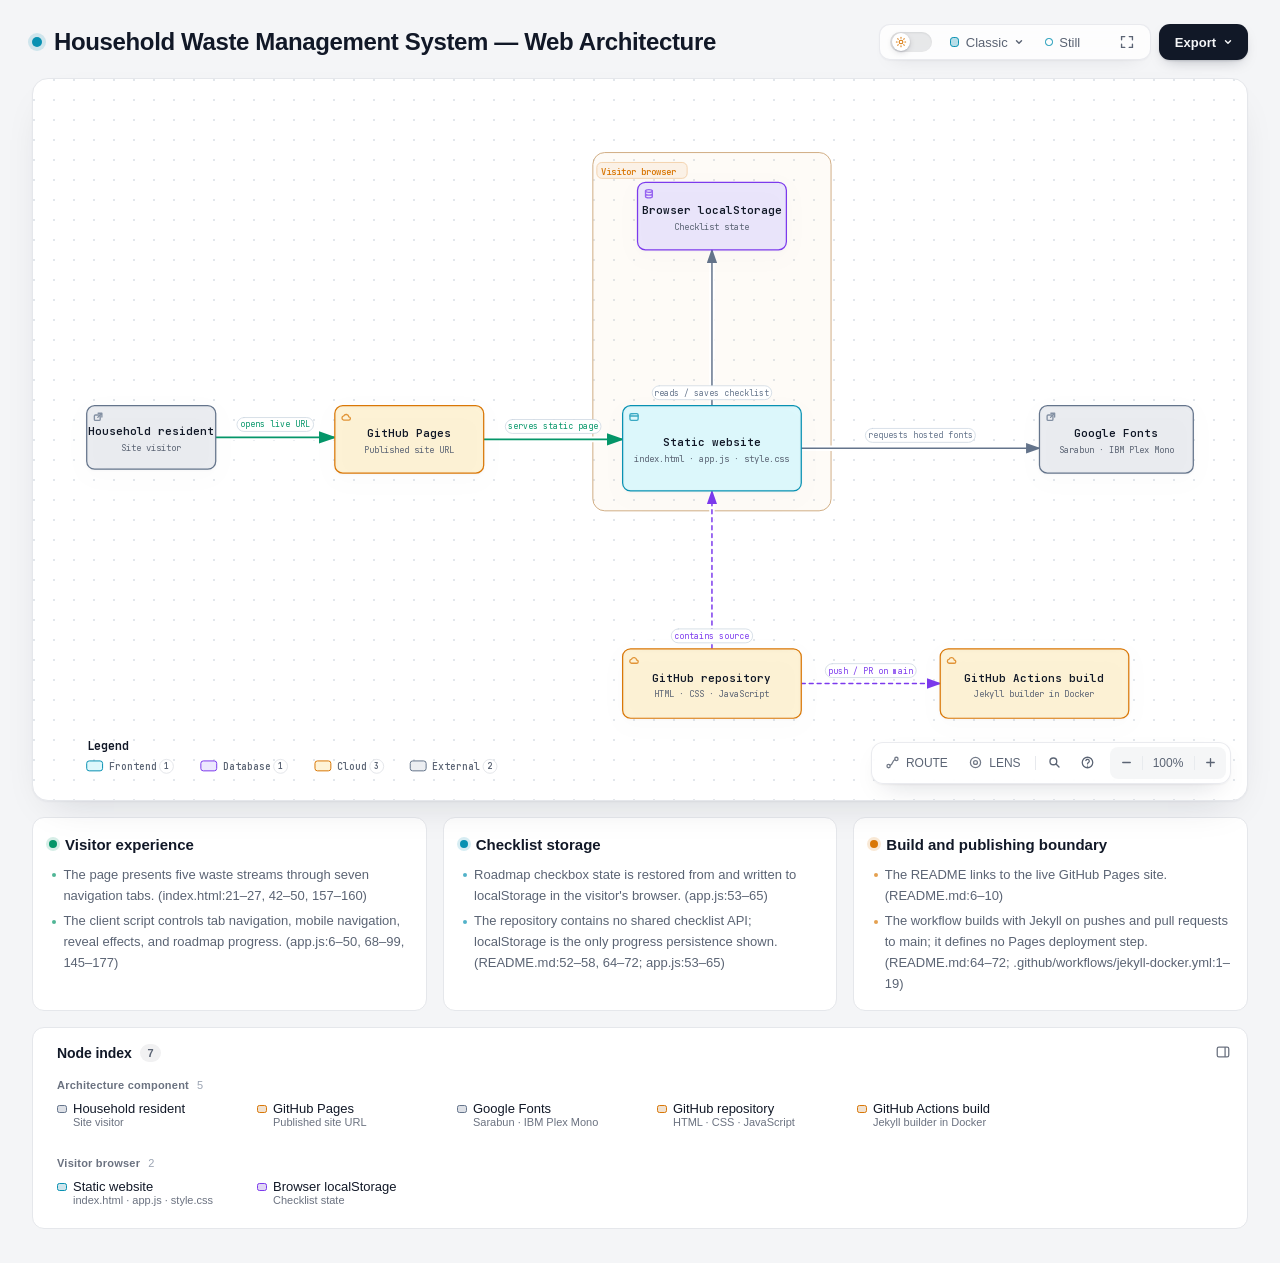
==== .archify/architecture-household-waste-management-20261024-184519/household-waste-management.html @ 4decc8cb "docs: add household waste architecture map" ====
<!DOCTYPE html>
<html lang="en" data-theme="dark" data-preset="classic">
<head>
  <meta charset="UTF-8">
  <meta name="viewport" content="width=device-width, initial-scale=1.0">
  <meta name="generator" content="archify 3.2.0">
  <meta name="archify-reader-contract" content="declared-wide-v1">
  <title>Household Waste Management System — Web Architecture Diagram</title>
  <script>
    // Resolve the theme before first paint so light-preference users don't
    // see a dark flash. The toolbar script below re-applies with UI state.
    (function () {
      try {
        var theme = null;
        try {
          var param = new URLSearchParams(window.location.search).get('theme');
          if (param === 'light' || param === 'dark') theme = param;
          if (new URLSearchParams(window.location.search).get('embed') === '1') {
            document.documentElement.setAttribute('data-embed', 'true');
          }
          if (new URLSearchParams(window.location.search).get('present') === '1') {
            document.documentElement.setAttribute('data-present', 'true');
          }
        } catch (_) {}
        if (!theme) {
          try { theme = localStorage.getItem('archify-theme'); } catch (_) {}
        }
        if (theme !== 'light' && theme !== 'dark') {
          theme = window.matchMedia('(prefers-color-scheme: light)').matches ? 'light' : 'dark';
        }
        document.documentElement.setAttribute('data-theme', theme);
      } catch (_) {}
    })();
  </script>
  <style id="archify-fonts">
/*
JetBrains Mono variable WOFF2 subsets from Google Fonts service revision v24.
These fixed bytes are shared by the viewer and its SVG/raster exports.
No local() source: an installed copy must not override the bundled font.
Uncovered characters (including CJK) still use the system fallback stack.
Upstream: https://github.com/JetBrains/JetBrainsMono

cyrillic-ext    1664 bytes  sha256 9343de2ca5d9549f792e7962375af8efb0f320c7643bfd36c884b5a30e5c396f
cyrillic        8892 bytes  sha256 4995a9a43ac659ec32fcd8b463755cd6a07b31a6e6b3894a6a153b661cf490e2
greek           6800 bytes  sha256 49c3da6c9a2b279b0f1f860f5cfb1f5dc38d88a5c7be9c9b1837bbc4e3db6111
vietnamese      5872 bytes  sha256 d44eb1936043a56038eb02dd70b243f379bef65783f94ec12f277550720411f1
latin-ext      11596 bytes  sha256 9c38cb2d0d2d93c1ee6e21fa78db76f13ea7e15e15cc64214c7ca89b6aaa35c4
latin          31340 bytes  sha256 2c32b9b3ee358c119e210f6f5195f9bd34894d78a785ff2e95d60e718e400af4

Copyright 2020 The JetBrains Mono Project Authors (https://github.com/JetBrains/JetBrainsMono)

This Font Software is licensed under the SIL Open Font License, Version 1.1.
This license is copied below, and is also available with a FAQ at:
https://openfontlicense.org


-----------------------------------------------------------
SIL OPEN FONT LICENSE Version 1.1 - 26 February 2007
-----------------------------------------------------------

PREAMBLE
The goals of the Open Font License (OFL) are to stimulate worldwide
development of collaborative font projects, to support the font creation
efforts of academic and linguistic communities, and to provide a free and
open framework in which fonts may be shared and improved in partnership
with others.

The OFL allows the licensed fonts to be used, studied, modified and
redistributed freely as long as they are not sold by themselves. The
fonts, including any derivative works, can be bundled, embedded,
redistributed and/or sold with any software provided that any reserved
names are not used by derivative works. The fonts and derivatives,
however, cannot be released under any other type of license. The
requirement for fonts to remain under this license does not apply
to any document created using the fonts or their derivatives.

DEFINITIONS
"Font Software" refers to the set of files released by the Copyright
Holder(s) under this license and clearly marked as such. This may
include source files, build scripts and documentation.

"Reserved Font Name" refers to any names specified as such after the
copyright statement(s).

"Original Version" refers to the collection of Font Software components as
distributed by the Copyright Holder(s).

"Modified Version" refers to any derivative made by adding to, deleting,
or substituting -- in part or in whole -- any of the components of the
Original Version, by changing formats or by porting the Font Software to a
new environment.

"Author" refers to any designer, engineer, programmer, technical
writer or other person who contributed to the Font Software.

PERMISSION & CONDITIONS
Permission is hereby granted, free of charge, to any person obtaining
a copy of the Font Software, to use, study, copy, merge, embed, modify,
redistribute, and sell modified and unmodified copies of the Font
Software, subject to the following conditions:

1) Neither the Font Software nor any of its individual components,
in Original or Modified Versions, may be sold by itself.

2) Original or Modified Versions of the Font Software may be bundled,
redistributed and/or sold with any software, provided that each copy
contains the above copyright notice and this license. These can be
included either as stand-alone text files, human-readable headers or
in the appropriate machine-readable metadata fields within text or
binary files as long as those fields can be easily viewed by the user.

3) No Modified Version of the Font Software may use the Reserved Font
Name(s) unless explicit written permission is granted by the corresponding
Copyright Holder. This restriction only applies to the primary font name as
presented to the users.

4) The name(s) of the Copyright Holder(s) or the Author(s) of the Font
Software shall not be used to promote, endorse or advertise any
Modified Version, except to acknowledge the contribution(s) of the
Copyright Holder(s) and the Author(s) or with their explicit written
permission.

5) The Font Software, modified or unmodified, in part or in whole,
must be distributed entirely under this license, and must not be
distributed under any other license. The requirement for fonts to
remain under this license does not apply to any document created
using the Font Software.

TERMINATION
This license becomes null and void if any of the above conditions are
not met.

DISCLAIMER
THE FONT SOFTWARE IS PROVIDED "AS IS", WITHOUT WARRANTY OF ANY KIND,
EXPRESS OR IMPLIED, INCLUDING BUT NOT LIMITED TO ANY WARRANTIES OF
MERCHANTABILITY, FITNESS FOR A PARTICULAR PURPOSE AND NONINFRINGEMENT
OF COPYRIGHT, PATENT, TRADEMARK, OR OTHER RIGHT. IN NO EVENT SHALL THE
COPYRIGHT HOLDER BE LIABLE FOR ANY CLAIM, DAMAGES OR OTHER LIABILITY,
INCLUDING ANY GENERAL, SPECIAL, INDIRECT, INCIDENTAL, OR CONSEQUENTIAL
DAMAGES, WHETHER IN AN ACTION OF CONTRACT, TORT OR OTHERWISE, ARISING
FROM, OUT OF THE USE OR INABILITY TO USE THE FONT SOFTWARE OR FROM
OTHER DEALINGS IN THE FONT SOFTWARE.
*/
    /* cyrillic-ext */
    @font-face { font-family: 'JetBrains Mono'; font-style: normal; font-weight: 400 800; font-display: swap;
      src: url([data-uri]) format('woff2');
      unicode-range: U+0460-052F, U+1C80-1C8A, U+20B4, U+2DE0-2DFF, U+A640-A69F, U+FE2E-FE2F; }
    /* cyrillic */
    @font-face { font-family: 'JetBrains Mono'; font-style: normal; font-weight: 400 800; font-display: swap;
      src: url([data-uri]) format('woff2');
      unicode-range: U+0301, U+0400-045F, U+0490-0491, U+04B0-04B1, U+2116; }
    /* greek */
    @font-face { font-family: 'JetBrains Mono'; font-style: normal; font-weight: 400 800; font-display: swap;
      src: url([data-uri]) format('woff2');
      unicode-range: U+0370-0377, U+037A-037F, U+0384-038A, U+038C, U+038E-03A1, U+03A3-03FF; }
    /* vietnamese */
    @font-face { font-family: 'JetBrains Mono'; font-style: normal; font-weight: 400 800; font-display: swap;
      src: url([data-uri]) format('woff2');
      unicode-range: U+0102-0103, U+0110-0111, U+0128-0129, U+0168-0169, U+01A0-01A1, U+01AF-01B0, U+0300-0301, U+0303-0304, U+0308-0309, U+0323, U+0329, U+1EA0-1EF9, U+20AB; }
    /* latin-ext */
    @font-face { font-family: 'JetBrains Mono'; font-style: normal; font-weight: 400 800; font-display: swap;
      src: url([data-uri]) format('woff2');
      unicode-range: U+0100-02BA, U+02BD-02C5, U+02C7-02CC, U+02CE-02D7, U+02DD-02FF, U+0304, U+0308, U+0329, U+1D00-1DBF, U+1E00-1E9F, U+1EF2-1EFF, U+2020, U+20A0-20AB, U+20AD-20C0, U+2113, U+2C60-2C7F, U+A720-A7FF; }
    /* latin */
    @font-face { font-family: 'JetBrains Mono'; font-style: normal; font-weight: 400 800; font-display: swap;
      src: url([data-uri]) format('woff2');
      unicode-range: U+0000-00FF, U+0131, U+0152-0153, U+02BB-02BC, U+02C6, U+02DA, U+02DC, U+0304, U+0308, U+0329, U+2000-206F, U+20AC, U+2122, U+2191, U+2193, U+2212, U+2215, U+FEFF, U+FFFD; }
  </style>
  <style>
    /* ==========================================================
       THEME VARIABLES — switch by toggling [data-theme] on <html>
       ========================================================== */
    :root,
    [data-theme="dark"] {
      --bg: #020617;
      --grid: #1e293b;
      --canvas-dot: rgba(148, 163, 184, 0.16);
      --text: #ffffff;
      --text-muted: #94a3b8;
      --text-dim: #475569;
      /* UI chrome and menu hints need more contrast than SVG .t-dim accents */
      --text-faint: #7d8da1;

      --panel: rgba(15, 23, 42, 0.5);
      --panel-border: #1e293b;
      --lane-fill: rgba(15, 23, 42, 0.22);
      --lane-stroke: #334155;

      --arrow: #94a3b8;
      --arrow-emphasis: #34d399;

      /* Opaque mask color used behind semi-transparent component fills
         so the arrows drawn underneath are properly hidden. */
      --mask: #0f172a;

      --frontend-fill:    rgba(8, 51, 68, 0.4);
      --frontend-stroke:  #22d3ee;
      --backend-fill:     rgba(6, 78, 59, 0.4);
      --backend-stroke:   #34d399;
      --database-fill:    rgba(76, 29, 149, 0.4);
      --database-stroke:  #a78bfa;
      --cloud-fill:       rgba(120, 53, 15, 0.3);
      --cloud-stroke:     #fbbf24;
      --security-fill:    rgba(136, 19, 55, 0.4);
      --security-stroke:  #fb7185;
      --messagebus-fill:  rgba(251, 146, 60, 0.3);
      --messagebus-stroke:#fb923c;
      --external-fill:    rgba(30, 41, 59, 0.5);
      --external-stroke:  #94a3b8;

      --toolbar-bg:       rgba(15, 23, 42, 0.8);
      --toolbar-border:   #334155;
      --toolbar-text:     #e2e8f0;
      --toolbar-hover:    rgba(15, 23, 42, 0.95);
      --toolbar-menu-bg:  #0f172a;
    }

    [data-theme="light"] {
      --bg: #f4f5f7;
      --grid: #e9edf2;
      --canvas-dot: #e2e7ec;
      --text: #111827;
      --text-muted: #5b6474;
      --text-dim: #9aa3b2;
      --text-faint: #6b7280;

      --panel: #ffffff;
      --panel-border: #e5e7eb;
      --lane-fill: rgba(248, 250, 252, 0.65);
      --lane-stroke: #cbd5e1;

      --arrow: #64748b;
      --arrow-emphasis: #059669;

      --mask: #ffffff;

      --frontend-fill: rgba(34, 211, 238, 0.15);
      --frontend-stroke: #0891b2;
      --backend-fill: rgba(52, 211, 153, 0.18);
      --backend-stroke: #059669;
      --database-fill: rgba(167, 139, 250, 0.2);
      --database-stroke: #7c3aed;
      --cloud-fill: rgba(251, 191, 36, 0.18);
      --cloud-stroke: #d97706;
      --security-fill: rgba(251, 113, 133, 0.15);
      --security-stroke: #e11d48;
      --messagebus-fill: rgba(251, 146, 60, 0.15);
      --messagebus-stroke: #ea580c;
      --external-fill: rgba(148, 163, 184, 0.18);
      --external-stroke: #64748b;

      --toolbar-bg:       rgba(255, 255, 255, 0.92);
      --toolbar-border:   #cbd5e1;
      --toolbar-text:     #334155;
      --toolbar-hover:    #ffffff;
      --toolbar-menu-bg:  #ffffff;
    }

    /* ==========================================================
       SIGNAL FLOW — an opt-in, motion-forward visual preset.
       The variables also target a standalone exported SVG, whose
       root carries data-preset and data-theme directly.
       ========================================================== */
    [data-preset="signal-flow"][data-theme="dark"] {
      --bg: #030711;
      --grid: #15233a;
      --panel: rgba(6, 14, 28, 0.78);
      --panel-border: #1d3350;
      --lane-fill: rgba(9, 22, 40, 0.5);
      --lane-stroke: #2c4564;
      --text: #f5fbff;
      --text-muted: #9eb0c7;
      --text-dim: #52667f;
      --text-faint: #7890ad;
      --mask: #07101e;
      --frontend-fill: rgba(6, 182, 212, 0.14);
      --frontend-stroke: #67e8f9;
      --backend-fill: rgba(16, 185, 129, 0.14);
      --backend-stroke: #5eead4;
      --database-fill: rgba(139, 92, 246, 0.16);
      --database-stroke: #c4b5fd;
      --cloud-fill: rgba(245, 158, 11, 0.13);
      --cloud-stroke: #fcd34d;
      --security-fill: rgba(244, 63, 94, 0.13);
      --security-stroke: #fda4af;
      --messagebus-fill: rgba(249, 115, 22, 0.13);
      --messagebus-stroke: #fdba74;
      --external-fill: rgba(71, 85, 105, 0.24);
      --external-stroke: #a5b4c7;
      --arrow: #7890ad;
      --arrow-emphasis: #2dd4bf;
      --toolbar-bg: rgba(7, 16, 30, 0.86);
      --toolbar-border: #29415f;
      --toolbar-menu-bg: #07101e;
    }

    [data-preset="signal-flow"][data-theme="light"] {
      --bg: #f4f9fc;
      --grid: #d4e5ee;
      --panel: rgba(255, 255, 255, 0.82);
      --panel-border: #bfd5e2;
      --lane-fill: rgba(232, 243, 248, 0.62);
      --lane-stroke: #a9c5d5;
      --text: #102638;
      --text-muted: #587287;
      --text-dim: #8aa2b4;
      --text-faint: #668397;
      --mask: #ffffff;
      --frontend-fill: rgba(6, 182, 212, 0.09);
      --frontend-stroke: #0789a1;
      --backend-fill: rgba(5, 150, 105, 0.09);
      --backend-stroke: #087f69;
      --database-fill: rgba(124, 58, 237, 0.09);
      --database-stroke: #7254c7;
      --cloud-fill: rgba(217, 119, 6, 0.08);
      --cloud-stroke: #b9670b;
      --security-fill: rgba(225, 29, 72, 0.08);
      --security-stroke: #c53a59;
      --messagebus-fill: rgba(234, 88, 12, 0.08);
      --messagebus-stroke: #c65f27;
      --external-fill: rgba(100, 116, 139, 0.1);
      --external-stroke: #607a8c;
      --arrow: #7b97aa;
      --arrow-emphasis: #0d9488;
    }

    /* ==========================================================
       BLUEPRINT — a review-first drafting preset for deployment,
       infrastructure, and technical design documentation. It keeps
       the same semantic palette and geometry while trading glow for
       precise grid contrast, squared materials, and drafting marks.
       ========================================================== */
    [data-preset="blueprint"][data-theme="dark"] {
      --bg: #06131f;
      --grid: #17425a;
      --panel: rgba(7, 27, 43, 0.9);
      --panel-border: #27627f;
      --lane-fill: rgba(10, 43, 66, 0.36);
      --lane-stroke: #34799a;
      --text: #e3f6ff;
      --text-muted: #91b8ca;
      --text-dim: #557e92;
      --text-faint: #739caf;
      --mask: #0a2031;
      --frontend-fill: rgba(26, 157, 193, 0.14);
      --frontend-stroke: #66d9ef;
      --backend-fill: rgba(31, 155, 124, 0.13);
      --backend-stroke: #69dfbd;
      --database-fill: rgba(120, 105, 196, 0.14);
      --database-stroke: #b4a8ff;
      --cloud-fill: rgba(197, 145, 43, 0.13);
      --cloud-stroke: #ffd166;
      --security-fill: rgba(199, 76, 104, 0.13);
      --security-stroke: #ff8da1;
      --messagebus-fill: rgba(207, 112, 49, 0.13);
      --messagebus-stroke: #ffad66;
      --external-fill: rgba(84, 119, 139, 0.18);
      --external-stroke: #a7cad9;
      --arrow: #78a3b7;
      --arrow-emphasis: #64dfc1;
      --toolbar-bg: rgba(7, 28, 45, 0.92);
      --toolbar-border: #34799a;
      --toolbar-text: #d8f3ff;
      --toolbar-hover: rgba(18, 58, 83, 0.95);
      --toolbar-menu-bg: #0a2031;
    }

    [data-preset="blueprint"][data-theme="light"] {
      --bg: #edf7fa;
      --grid: #b5d5e1;
      --panel: rgba(249, 253, 255, 0.94);
      --panel-border: #78aabd;
      --lane-fill: rgba(210, 232, 240, 0.42);
      --lane-stroke: #83b2c4;
      --text: #123344;
      --text-muted: #4e7486;
      --text-dim: #86a6b4;
      --text-faint: #668c9d;
      --mask: #f9fdff;
      --frontend-fill: rgba(8, 145, 178, 0.08);
      --frontend-stroke: #087f9c;
      --backend-fill: rgba(5, 128, 101, 0.08);
      --backend-stroke: #08755f;
      --database-fill: rgba(100, 75, 180, 0.08);
      --database-stroke: #6757a8;
      --cloud-fill: rgba(181, 120, 15, 0.08);
      --cloud-stroke: #a86609;
      --security-fill: rgba(190, 48, 80, 0.07);
      --security-stroke: #b32f50;
      --messagebus-fill: rgba(196, 81, 22, 0.07);
      --messagebus-stroke: #b65120;
      --external-fill: rgba(79, 112, 128, 0.08);
      --external-stroke: #506f7e;
      --arrow: #6d93a5;
      --arrow-emphasis: #087f69;
      --toolbar-bg: rgba(247, 252, 254, 0.94);
      --toolbar-border: #8ab5c5;
      --toolbar-text: #294f61;
      --toolbar-hover: #ffffff;
      --toolbar-menu-bg: #f9fdff;
    }

    /* ==========================================================
       EDITORIAL — a warm, publication-minded preset for design
       reviews, launch notes, and documentation. The diagram keeps
       the same semantic palette and exact geometry, but trades
       software chrome for paper, ink, ruled structure, and one
       restrained vermilion accent.
       ========================================================== */
    [data-preset="editorial"][data-theme="dark"] {
      --bg: #181611;
      --grid: #39342a;
      --panel: rgba(35, 31, 24, 0.96);
      --panel-border: #625a4a;
      --lane-fill: rgba(52, 46, 35, 0.46);
      --lane-stroke: #726957;
      --text: #f4eddf;
      --text-muted: #b9ae9b;
      --text-dim: #776e60;
      --text-faint: #9d917e;
      --mask: #231f18;
      --frontend-fill: rgba(43, 133, 142, 0.16);
      --frontend-stroke: #7fc6c7;
      --backend-fill: rgba(63, 132, 92, 0.16);
      --backend-stroke: #8fc29e;
      --database-fill: rgba(117, 91, 141, 0.17);
      --database-stroke: #c0a4d0;
      --cloud-fill: rgba(170, 119, 49, 0.16);
      --cloud-stroke: #d8ad68;
      --security-fill: rgba(157, 69, 65, 0.17);
      --security-stroke: #df9085;
      --messagebus-fill: rgba(174, 79, 42, 0.16);
      --messagebus-stroke: #df946f;
      --external-fill: rgba(126, 115, 96, 0.18);
      --external-stroke: #b8ad99;
      --arrow: #948978;
      --arrow-emphasis: #dd6b3d;
      --toolbar-bg: rgba(35, 31, 24, 0.92);
      --toolbar-border: #625a4a;
      --toolbar-text: #eee5d5;
      --toolbar-hover: #302a20;
      --toolbar-menu-bg: #231f18;
    }

    [data-preset="editorial"][data-theme="light"] {
      --bg: #f2eee5;
      --grid: #d8d0c2;
      --panel: rgba(251, 248, 241, 0.97);
      --panel-border: #c4b9a6;
      --lane-fill: rgba(229, 221, 207, 0.42);
      --lane-stroke: #b8aa94;
      --text: #242018;
      --text-muted: #6f6658;
      --text-dim: #a09788;
      --text-faint: #817767;
      --mask: #fbf8f1;
      --frontend-fill: rgba(31, 117, 126, 0.09);
      --frontend-stroke: #287e84;
      --backend-fill: rgba(42, 119, 75, 0.09);
      --backend-stroke: #397b53;
      --database-fill: rgba(105, 75, 130, 0.09);
      --database-stroke: #765d86;
      --cloud-fill: rgba(157, 103, 31, 0.1);
      --cloud-stroke: #9a671f;
      --security-fill: rgba(153, 58, 52, 0.09);
      --security-stroke: #9e463f;
      --messagebus-fill: rgba(182, 70, 27, 0.09);
      --messagebus-stroke: #ad4b25;
      --external-fill: rgba(101, 91, 75, 0.09);
      --external-stroke: #746b5e;
      --arrow: #8a806f;
      --arrow-emphasis: #bb4c23;
      --toolbar-bg: rgba(251, 248, 241, 0.94);
      --toolbar-border: #c4b9a6;
      --toolbar-text: #40392f;
      --toolbar-hover: #fffdf8;
      --toolbar-menu-bg: #fbf8f1;
    }

    * { margin: 0; padding: 0; box-sizing: border-box; }

    body {
      --archify-page-top: 2rem;
      font-family: -apple-system, BlinkMacSystemFont, 'Segoe UI', 'PingFang SC', 'Hiragino Sans GB', 'Microsoft YaHei', 'Noto Sans CJK SC', 'Noto Sans', Roboto, 'Helvetica Neue', Arial, sans-serif;
      -webkit-font-smoothing: antialiased;
      background: var(--bg);
      min-height: 100vh;
      padding: var(--archify-page-top) 2rem 2rem;
      color: var(--text);
      /* Theme surfaces change together; animating the page background leaves it
         visibly out of sync with the SVG and panel for the first 200ms. */
    }

    html[data-preset="signal-flow"] body {
      background-image:
        radial-gradient(circle at 18% -8%, rgba(34, 211, 238, 0.14), transparent 34rem),
        radial-gradient(circle at 92% 18%, rgba(139, 92, 246, 0.12), transparent 30rem);
      background-attachment: fixed;
    }
    html[data-preset="signal-flow"][data-theme="light"] body {
      background-image:
        radial-gradient(circle at 18% -8%, rgba(6, 182, 212, 0.12), transparent 34rem),
        radial-gradient(circle at 92% 18%, rgba(139, 92, 246, 0.08), transparent 30rem);
    }
    html[data-preset="blueprint"] body {
      background-image:
        linear-gradient(var(--grid) 1px, transparent 1px),
        linear-gradient(90deg, var(--grid) 1px, transparent 1px);
      background-size: 32px 32px;
      background-position: -1px -1px;
      background-attachment: fixed;
    }
    html[data-preset="editorial"] body {
      background-image:
        linear-gradient(90deg, transparent 0, transparent 5.4rem, color-mix(in srgb, var(--security-stroke) 18%, transparent) 5.4rem, color-mix(in srgb, var(--security-stroke) 18%, transparent) calc(5.4rem + 1px), transparent calc(5.4rem + 1px)),
        repeating-linear-gradient(0deg, transparent 0, transparent 31px, color-mix(in srgb, var(--grid) 36%, transparent) 31px, color-mix(in srgb, var(--grid) 36%, transparent) 32px);
      background-attachment: fixed;
    }

    /* Gallery/embed mode keeps the generated artifact as the source of truth
       while presenting only its diagram surface inside a proof card. */
    html[data-embed="true"] body {
      min-height: 0;
      padding: 0;
      overflow: hidden;
      background: var(--bg);
      background-image: none;
    }
    html[data-embed="true"] .toolbar,
    html[data-embed="true"] .header,
    html[data-embed="true"] .cards,
    html[data-embed="true"] .diagram-nav,
    html[data-embed="true"] .overview-map,
    html[data-embed="true"] .focus-chip,
    html[data-embed="true"] .route-probe,
    html[data-embed="true"] .semantic-lens,
    html[data-embed="true"] .diagram-guide,
    html[data-embed="true"] .node-finder,
    html[data-embed="true"] .node-outline { display: none !important; }
    html[data-embed="true"] .container { max-width: none; }
    html[data-embed="true"] .diagram-container {
      padding: 0.5rem;
      border: 0;
      border-radius: 0;
      box-shadow: none;
    }
    html[data-embed="true"] .diagram-container svg { min-width: 0; }

    /* Presentation Stage is a viewer-only layer: it gives the live diagram
       the viewport while keeping guided views, theme, focus, and exports real.
       Embed mode wins when both query parameters are present. */
    html[data-present="true"]:not([data-embed="true"]) body {
      --archify-page-top: 1rem;
      height: 100dvh;
      min-height: 0;
      padding: 1rem;
      overflow: hidden;
    }
    html[data-present="true"]:not([data-embed="true"]) .container {
      display: flex;
      flex-direction: column;
      gap: 0.75rem;
      width: 100%;
      max-width: none;
      height: calc(100dvh - 2rem);
    }
    html[data-present="true"]:not([data-embed="true"]) .header {
      flex: none;
      min-width: 0;
      margin: 0;
      padding-right: 23rem;
    }
    html[data-present="true"]:not([data-embed="true"]) .header-row { margin-bottom: 0.25rem; }
    html[data-present="true"]:not([data-embed="true"]) .subtitle {
      overflow: hidden;
      text-overflow: ellipsis;
      white-space: nowrap;
    }

    html[data-present="true"]:not([data-embed="true"]) .diagram-container {
      display: flex;
      flex: 1 1 auto;
      align-items: center;
      justify-content: center;
      min-height: 0;
      padding: 0.75rem;
      padding-bottom: calc(0.75rem + var(--archify-nav-reserve));
    }
    html[data-present="true"]:not([data-embed="true"]) .diagram-container > svg {
      flex: 1 1 auto;
      height: 100%;
      min-height: 0;
      width: 100%;
      min-width: 0;
    }
    html[data-present="true"]:not([data-embed="true"]) .cards { display: none; }
    html[data-present="true"]:not([data-embed="true"]) #btn-present {
      border-color: var(--frontend-stroke);
      color: var(--frontend-stroke);
    }

    /* The reader owns only the outer scale. Compact automatic sequences fit at
       their authored text size or larger. Long sequences and waterfall rows
       favor reading width and page scroll; other diagrams keep height fitting.
       Small automatic canvases retain a modest scale inside a usable shell.
       Every strategy preserves the authored SVG/viewBox and semantic geometry. */
    .container {
      width: 100%;
      max-width: var(--archify-reader-width, 1440px);
      margin: 0 auto;
    }
    html[data-reader-area="true"] .diagram-container {
      min-height: var(--archify-diagram-min-height);
      display: flex;
      align-items: center;
    }
    html[data-reader-area="true"] .diagram-container > svg { flex-shrink: 0; }
    /* The original SVG legend can use the outer corner while the capped or fitted
       diagram stays centered. The container still clips all outer paint. */
    .diagram-container:has([data-reader-legend-corner]) > svg { overflow: visible; }
    .diagram-container [data-reader-legend-corner] {
      transform-origin: 0 0;
      transform-box: view-box;
      transform: var(--archify-reader-legend-transform);
    }
    html[data-reader-narrow="true"]:not([data-present="true"]) .diagram-container > svg {
      min-width: 0;
      max-width: var(--archify-diagram-max-width);
      margin-inline: auto;
    }
    @media (min-width: 768px) and (max-height: 920px) {
      .header { margin-bottom: 1rem; }
      .diagram-container { padding: 1rem; }
      .cards { margin-top: 1rem; }
      .card { padding: 1rem; }
    }

    .header { margin-bottom: 1.5rem; padding-right: 29.5rem; }

    html[data-preset="signal-flow"] .header,
    html[data-preset="blueprint"] .header,
    html[data-preset="editorial"] .header { padding-right: 29.5rem; }

    .header-row {
      display: flex;
      align-items: center;
      gap: 0.75rem;
      min-height: 2.75rem;
      margin-bottom: 0.25rem;
    }

    .pulse-dot {
      flex: none;
      width: 10px;
      height: 10px;
      background: var(--frontend-stroke);
      border-radius: 50%;
      box-shadow: 0 0 0 4px color-mix(in srgb, var(--frontend-stroke) 16%, transparent);
      animation: none;
    }

    html[data-motion-capable="true"] .pulse-dot { animation: pulse 2s infinite; }

    @keyframes pulse {
      0%, 100% { opacity: 1; }
      50% { opacity: 0.5; }
    }

    h1 {
      font-size: 1.5rem;
      font-weight: 650;
      line-height: 1.25;
      letter-spacing: -0.015em;
    }

    .subtitle {
      color: var(--text-muted);
      font-size: 0.875rem;
      line-height: 1.55;
      margin-left: 1.375rem;
    }

    html[data-preset="signal-flow"] .header-row::after {
      content: attr(data-preset-badge-signal-flow);
      flex: none;
      margin-left: 0.25rem;
      color: var(--frontend-stroke);
      border: 1px solid var(--frontend-stroke);
      border-radius: 999px;
      padding: 0.28rem 0.6rem;
      font-size: 0.625rem;
      letter-spacing: 0.12em;
      opacity: 0.82;
      box-shadow: 0 0 20px rgba(34, 211, 238, 0.12);
      white-space: nowrap;
    }

    html[data-preset="blueprint"] .pulse-dot {
      width: 10px;
      height: 10px;
      border: 1px solid var(--frontend-stroke);
      border-radius: 1px;
      background: transparent;
      box-shadow: inset 0 0 0 2px var(--bg);
      transform: rotate(45deg);
      animation: none;
    }
    html[data-preset="blueprint"] .header-row::after {
      content: attr(data-preset-badge-blueprint);
      flex: none;
      margin-left: 0.25rem;
      padding: 0.28rem 0.55rem;
      border-top: 1px solid var(--frontend-stroke);
      border-bottom: 1px solid var(--frontend-stroke);
      color: var(--frontend-stroke);
      font-size: 0.5625rem;
      font-weight: 700;
      letter-spacing: 0.14em;
      white-space: nowrap;
    }

    html[data-preset="editorial"] h1,
    html[data-preset="editorial"] .card h3 {
      font-family: Georgia, 'Times New Roman', 'Songti SC', STSong, serif;
      letter-spacing: -0.02em;
    }
    html[data-preset="editorial"] h1 { font-size: 1.72rem; font-weight: 600; }
    html[data-preset="editorial"] .pulse-dot {
      width: 9px;
      height: 9px;
      border: 1px solid var(--arrow-emphasis);
      border-radius: 0;
      background: var(--arrow-emphasis);
      box-shadow: 0 0 0 3px color-mix(in srgb, var(--arrow-emphasis) 14%, transparent);
      transform: rotate(45deg);
      animation: none;
    }
    html[data-preset="editorial"] .header-row::after {
      content: attr(data-preset-badge-editorial);
      flex: none;
      margin-left: 0.25rem;
      padding: 0.32rem 0 0.24rem;
      border-bottom: 2px solid var(--arrow-emphasis);
      color: var(--arrow-emphasis);
      font-family: Georgia, 'Times New Roman', serif;
      font-size: 0.625rem;
      font-style: italic;
      font-weight: 600;
      letter-spacing: 0.08em;
      white-space: nowrap;
    }

    .diagram-container {
      --archify-nav-reserve: 0px;
      background: var(--panel);
      border-radius: 1rem;
      border: 1px solid var(--panel-border);
      box-shadow: 0 1px 2px rgba(15, 23, 42, 0.04), 0 16px 40px -20px rgba(15, 23, 42, 0.18);
      padding: 1.5rem;
      padding-bottom: calc(1.5rem + var(--archify-nav-reserve));
      overflow: hidden;
      position: relative;
    }

    html[data-preset="signal-flow"] .diagram-container {
      position: relative;
      overflow: hidden;
      background: linear-gradient(180deg, rgba(8, 20, 38, 0.82), rgba(3, 8, 18, 0.94));
      box-shadow: inset 0 1px 0 rgba(255, 255, 255, 0.04), 0 28px 80px rgba(0, 0, 0, 0.34);
    }
    html[data-preset="signal-flow"][data-theme="light"] .diagram-container {
      background: linear-gradient(180deg, rgba(255, 255, 255, 0.9), rgba(237, 246, 250, 0.94));
      box-shadow: inset 0 1px 0 rgba(255, 255, 255, 0.72), 0 24px 60px rgba(45, 78, 99, 0.12);
    }
    html[data-preset="blueprint"] .diagram-container {
      border-color: var(--panel-border);
      border-radius: 0.35rem;
      background: var(--panel);
      box-shadow:
        inset 0 0 0 1px color-mix(in srgb, var(--panel-border) 34%, transparent),
        0 18px 48px rgba(0, 0, 0, 0.16);
    }
    html[data-preset="blueprint"] .diagram-container::after {
      content: "";
      position: absolute;
      z-index: 10;
      inset: 0.7rem;
      pointer-events: none;
      background:
        linear-gradient(var(--frontend-stroke), var(--frontend-stroke)) left top / 1.35rem 1px no-repeat,
        linear-gradient(var(--frontend-stroke), var(--frontend-stroke)) left top / 1px 1.35rem no-repeat,
        linear-gradient(var(--frontend-stroke), var(--frontend-stroke)) right top / 1.35rem 1px no-repeat,
        linear-gradient(var(--frontend-stroke), var(--frontend-stroke)) right top / 1px 1.35rem no-repeat,
        linear-gradient(var(--frontend-stroke), var(--frontend-stroke)) left bottom / 1.35rem 1px no-repeat,
        linear-gradient(var(--frontend-stroke), var(--frontend-stroke)) left bottom / 1px 1.35rem no-repeat,
        linear-gradient(var(--frontend-stroke), var(--frontend-stroke)) right bottom / 1.35rem 1px no-repeat,
        linear-gradient(var(--frontend-stroke), var(--frontend-stroke)) right bottom / 1px 1.35rem no-repeat;
      opacity: 0.58;
    }
    html[data-preset="editorial"] .diagram-container {
      overflow: hidden;
      border-color: var(--panel-border);
      border-radius: 0.38rem;
      background:
        linear-gradient(90deg, color-mix(in srgb, var(--security-fill) 58%, transparent), transparent 12%),
        var(--panel);
      box-shadow:
        0 1px 0 color-mix(in srgb, var(--text) 6%, transparent),
        0 18px 48px color-mix(in srgb, #000 19%, transparent);
    }
    html[data-preset="editorial"] .diagram-container::after {
      position: absolute;
      z-index: 10;
      top: 0.72rem;
      right: 1.25rem;
      padding: 0.2rem 0.52rem;
      border: 1px solid var(--panel-border);
      background: var(--panel);
      color: var(--arrow-emphasis);
      content: attr(data-preset-badge-editorial-plate);
      font-family: Georgia, 'Times New Roman', serif;
      font-size: 0.52rem;
      font-style: italic;
      font-weight: 600;
      letter-spacing: 0.09em;
      pointer-events: none;
    }
    html[data-embed="true"][data-preset="editorial"] .diagram-container::after { display: none; }
    html[data-motion-capable="true"][data-preset="signal-flow"][data-ambient-entry="running"] .diagram-container::before {
      content: "";
      position: absolute;
      inset: 0;
      pointer-events: none;
      background: linear-gradient(115deg, transparent 28%, rgba(103, 232, 249, 0.035) 48%, transparent 68%);
      transform: translateX(-70%);
      animation: archify-signal-scan 4.8s ease-in-out 1 both;
    }

    /* Motion Governor gives the reader a real static state and gives the
       strongest semantic action the only motion budget. Atmosphere resets to
       its authored base instead of freezing mid-cycle. Static artifacts never
       start a decorative pulse or scan. */
    html:not([data-motion-capable="true"]) svg[data-animation="trace"] [data-animate] {
      animation: none !important;
    }
    html:not([data-motion-capable="true"]) svg[data-animation="trace"] [data-graph-role="automatic-crossover"]:has(> [data-animate="edge"]) > [data-graph-role="automatic-crossover-underlay"] {
      animation: none !important;
    }
    html[data-motion="still"] .pulse-dot,
    html[data-motion="still"] .diagram-container::before,
    html[data-motion="still"] svg[data-animation="trace"] [data-animate],
    html[data-motion-owner] .pulse-dot,
    html[data-motion-owner] .diagram-container::before,
    html[data-motion-owner] svg[data-animation="trace"] [data-animate],
    html[data-embed="true"] .pulse-dot,
    html[data-embed="true"] .diagram-container::before,
    html[data-share-playback="true"] .pulse-dot,
    html[data-share-playback="true"] .diagram-container::before,
    html[data-document-hidden="true"] .pulse-dot,
    html[data-document-hidden="true"] .diagram-container::before,
    html[data-document-hidden="true"] svg[data-animation="trace"] [data-animate],
    html[data-motion="still"] svg[data-animation="trace"] [data-graph-role="automatic-crossover"]:has(> [data-animate="edge"]) > [data-graph-role="automatic-crossover-underlay"],
    html[data-motion-owner] svg[data-animation="trace"] [data-graph-role="automatic-crossover"]:has(> [data-animate="edge"]) > [data-graph-role="automatic-crossover-underlay"],
    html[data-embed="true"] svg[data-animation="trace"] [data-graph-role="automatic-crossover"]:has(> [data-animate="edge"]) > [data-graph-role="automatic-crossover-underlay"],
    html[data-share-playback="true"] svg[data-animation="trace"] [data-graph-role="automatic-crossover"]:has(> [data-animate="edge"]) > [data-graph-role="automatic-crossover-underlay"],
    html[data-document-hidden="true"] svg[data-animation="trace"] [data-graph-role="automatic-crossover"]:has(> [data-animate="edge"]) > [data-graph-role="automatic-crossover-underlay"] {
      animation: none !important;
    }
    html[data-motion="still"] .diagram-container::before,
    html[data-motion-owner] .diagram-container::before,
    html[data-embed="true"] .diagram-container::before,
    html[data-share-playback="true"] .diagram-container::before {
      opacity: 0;
    }
    html[data-motion="still"] .intent-trace-flow,
    html[data-motion="still"] .route-probe-flow,
    html[data-motion="still"] .route-journey-flow,
    html[data-motion="still"] .semantic-lens-flow,
    html[data-motion="still"] .diagram-guide,
    html[data-motion="still"] .overview-map-live,
    html[data-document-hidden="true"] .intent-trace-flow,
    html[data-document-hidden="true"] .route-probe-flow,
    html[data-document-hidden="true"] .route-journey-flow,
    html[data-document-hidden="true"] .semantic-lens-flow,
    html[data-document-hidden="true"] .diagram-guide,
    html[data-document-hidden="true"] .overview-map-live {
      animation: none !important;
    }

    html[data-motion="still"] .intent-trace-flow,
    html[data-motion="still"] .route-probe-flow {
      stroke-dasharray: none;
      stroke-dashoffset: 0;
      opacity: 0.72;
    }
    html[data-motion="still"] .route-journey-overlay,
    html[data-document-hidden="true"] .route-journey-overlay { display: none !important; }
    html[data-motion="still"] .relationship-pulse-overlay { display: none !important; }

    html[data-motion="still"] svg [data-node-id],
    html[data-motion="still"] svg [data-edge-from],
    html[data-motion="still"] svg [data-detail],
    html[data-motion="still"] svg [data-detail-anchor],
    html[data-motion="still"] svg [data-legend-hit],
    html[data-motion="still"] svg {
      transition: none !important;
    }

    svg {
      font-family: 'JetBrains Mono', ui-monospace, SFMono-Regular, Menlo, Consolas, 'DejaVu Sans Mono', 'Liberation Mono', 'Noto Sans Mono CJK SC', 'PingFang SC', 'Hiragino Sans GB', 'Microsoft YaHei', monospace;
      width: 100%;
      min-width: min(900px, 100%);
      display: block;
      transform-origin: 0 0;
      transition: transform 0.18s ease;
    }

    .diagram-container.is-camera-moving svg {
      transition: transform 0.42s cubic-bezier(0.22, 1, 0.36, 1);
    }
    .diagram-container.is-camera-transaction svg { transition: none; }
    .diagram-container.is-pannable { cursor: grab; }
    .diagram-container.is-panning { cursor: grabbing; user-select: none; }
    .diagram-container.is-panning svg { transition: none; }

    .diagram-nav {
      position: absolute;
      right: 1rem;
      bottom: 1rem;
      z-index: 12;
      translate: 0 calc(-1 * var(--archify-dock-lift, 0px));
      display: inline-flex;
      align-items: center;
      max-width: calc(100% - 2rem);
      padding: 0.25rem;
      gap: 0.0625rem;
      overflow-x: auto;
      border: 1px solid color-mix(in srgb, var(--panel-border) 80%, transparent);
      border-radius: 0.75rem;
      background: color-mix(in srgb, var(--panel) 84%, transparent);
      box-shadow: 0 1px 2px rgba(15, 23, 42, 0.05), 0 10px 28px -14px rgba(15, 23, 42, 0.28);
      backdrop-filter: blur(14px) saturate(1.2);
      scrollbar-width: none;
    }
    .diagram-nav::-webkit-scrollbar { display: none; }
    .diagram-nav button,
    .focus-chip button {
      border: 0;
      background: transparent;
      color: var(--toolbar-text);
      font: inherit;
      cursor: pointer;
    }
    .diagram-nav button {
      min-width: 2rem;
      height: 2rem;
      padding: 0 0.4rem;
      border-radius: 0.5rem;
      color: var(--text-muted);
      font-size: 0.75rem;
      font-weight: 500;
      letter-spacing: 0;
      transition: background 0.15s, color 0.15s;
    }
    .diagram-nav button:hover,
    .diagram-nav button:focus-visible {
      color: var(--text);
      background: color-mix(in srgb, var(--text) 6%, transparent);
    }
    .diagram-nav button:hover,
    .diagram-nav button:focus-visible,
    .focus-chip button:hover,
    .focus-chip button:focus-visible { background: var(--toolbar-hover); }
    .diagram-nav button:focus-visible,
    .focus-chip button:focus-visible {
      outline: 2px solid var(--frontend-stroke);
      outline-offset: 1px;
    }
    .diagram-nav button:disabled { opacity: 0.38; cursor: default; }
    /* The Guide stays on the ? shortcut; Map only earns dock space once the
       reader has zoomed past the full diagram (or opened it from the keyboard). */
    .diagram-nav button[hidden] { display: none; }
    .diagram-container:not(.is-pannable) #btn-overview-map:not([data-radar-requested]):not(:focus) { display: none; }
    .diagram-nav button:disabled:hover { background: transparent; }
    .diagram-nav #btn-route-probe,
    .diagram-nav #btn-overview-map,
    .diagram-nav #btn-semantic-lens {
      min-width: auto;
      padding-inline: 0.6rem;
      color: var(--text-muted);
      font-weight: 500;
    }
    .diagram-nav #btn-node-finder,
    .diagram-nav [data-view="out"] {
      position: relative;
      margin-left: 0.375rem;
    }
    .diagram-nav #btn-node-finder::before,
    .diagram-nav [data-view="out"]::before {
      position: absolute;
      top: 0.55rem;
      bottom: 0.55rem;
      left: -0.19rem;
      width: 1px;
      background: color-mix(in srgb, var(--panel-border) 90%, transparent);
      content: "";
      pointer-events: none;
    }
    .diagram-nav-icon {
      display: block;
      width: 0.95rem;
      height: 0.95rem;
      margin: auto;
      background: currentColor;
      -webkit-mask-position: center;
      -webkit-mask-repeat: no-repeat;
      -webkit-mask-size: contain;
      mask-position: center;
      mask-repeat: no-repeat;
      mask-size: contain;
    }
    .diagram-nav-icon.find {
      -webkit-mask-image: url("data:image/svg+xml,%3Csvg xmlns='http://www.w3.org/2000/svg' viewBox='0 0 20 20'%3E%3Ccircle cx='8.5' cy='8.5' r='4.5' fill='none' stroke='black' stroke-width='1.8'/%3E%3Cpath d='m12 12 4 4' fill='none' stroke='black' stroke-width='1.8' stroke-linecap='round'/%3E%3C/svg%3E");
      mask-image: url("data:image/svg+xml,%3Csvg xmlns='http://www.w3.org/2000/svg' viewBox='0 0 20 20'%3E%3Ccircle cx='8.5' cy='8.5' r='4.5' fill='none' stroke='black' stroke-width='1.8'/%3E%3Cpath d='m12 12 4 4' fill='none' stroke='black' stroke-width='1.8' stroke-linecap='round'/%3E%3C/svg%3E");
    }
    .diagram-nav-icon.guide {
      -webkit-mask-image: url("data:image/svg+xml,%3Csvg xmlns='http://www.w3.org/2000/svg' viewBox='0 0 20 20'%3E%3Ccircle cx='10' cy='10' r='7' fill='none' stroke='black' stroke-width='1.7'/%3E%3Cpath d='M7.8 7.3a2.4 2.4 0 014.6.9c0 1.8-2.4 2-2.4 3.7M10 14.9h.01' fill='none' stroke='black' stroke-width='1.7' stroke-linecap='round'/%3E%3C/svg%3E");
      mask-image: url("data:image/svg+xml,%3Csvg xmlns='http://www.w3.org/2000/svg' viewBox='0 0 20 20'%3E%3Ccircle cx='10' cy='10' r='7' fill='none' stroke='black' stroke-width='1.7'/%3E%3Cpath d='M7.8 7.3a2.4 2.4 0 014.6.9c0 1.8-2.4 2-2.4 3.7M10 14.9h.01' fill='none' stroke='black' stroke-width='1.7' stroke-linecap='round'/%3E%3C/svg%3E");
    }
    .diagram-nav-icon.minus {
      -webkit-mask-image: url("data:image/svg+xml,%3Csvg xmlns='http://www.w3.org/2000/svg' viewBox='0 0 20 20'%3E%3Cpath d='M5 10h10' fill='none' stroke='black' stroke-width='1.8' stroke-linecap='round'/%3E%3C/svg%3E");
      mask-image: url("data:image/svg+xml,%3Csvg xmlns='http://www.w3.org/2000/svg' viewBox='0 0 20 20'%3E%3Cpath d='M5 10h10' fill='none' stroke='black' stroke-width='1.8' stroke-linecap='round'/%3E%3C/svg%3E");
    }
    .diagram-nav-icon.plus {
      -webkit-mask-image: url("data:image/svg+xml,%3Csvg xmlns='http://www.w3.org/2000/svg' viewBox='0 0 20 20'%3E%3Cpath d='M10 5v10M5 10h10' fill='none' stroke='black' stroke-width='1.8' stroke-linecap='round'/%3E%3C/svg%3E");
      mask-image: url("data:image/svg+xml,%3Csvg xmlns='http://www.w3.org/2000/svg' viewBox='0 0 20 20'%3E%3Cpath d='M10 5v10M5 10h10' fill='none' stroke='black' stroke-width='1.8' stroke-linecap='round'/%3E%3C/svg%3E");
    }
    .diagram-nav [data-view="reset"] {
      display: inline-flex;
      align-items: center;
      justify-content: center;
      gap: 0.2rem;
      min-width: 3.1rem;
      padding-inline: 0.35rem;
    }
    .diagram-nav [data-view="reset"][data-detail-visible] {
      min-width: 3.8rem;
    }
    .diagram-nav-detail {
      color: color-mix(in srgb, var(--toolbar-text) 52%, transparent);
      font-size: 0.44rem;
      font-weight: 700;
      line-height: 1;
      letter-spacing: 0.07em;
    }
    .diagram-nav-percent {
      color: var(--text-muted);
      font-size: 0.75rem;
      font-weight: 500;
      font-variant-numeric: tabular-nums;
      line-height: 1;
    }
    /* Mode buttons carry a small glyph so the dock reads as one icon language. */
    .diagram-nav #btn-route-probe,
    .diagram-nav #btn-overview-map,
    .diagram-nav #btn-semantic-lens {
      display: inline-flex;
      align-items: center;
      gap: 0.375rem;
      padding-inline: 0.55rem 0.65rem;
    }
    .diagram-nav #btn-route-probe::before,
    .diagram-nav #btn-overview-map::before,
    .diagram-nav #btn-semantic-lens::before {
      flex: none;
      width: 0.95rem;
      height: 0.95rem;
      background: currentColor;
      content: "";
      opacity: 0.85;
      -webkit-mask: var(--nav-glyph) center / contain no-repeat;
      mask: var(--nav-glyph) center / contain no-repeat;
    }
    .diagram-nav #btn-route-probe { --nav-glyph: url("data:image/svg+xml,%3Csvg xmlns='http://www.w3.org/2000/svg' viewBox='0 0 20 20'%3E%3Cg fill='none' stroke='black' stroke-width='1.7' stroke-linecap='round'%3E%3Ccircle cx='4.8' cy='14.8' r='2.2'/%3E%3Ccircle cx='15.2' cy='5.2' r='2.2'/%3E%3Cpath d='M6.9 13.9c3.8-1.4 2.6-6.3 6.2-7.8'/%3E%3C/g%3E%3C/svg%3E"); }
    .diagram-nav #btn-overview-map { --nav-glyph: url("data:image/svg+xml,%3Csvg xmlns='http://www.w3.org/2000/svg' viewBox='0 0 20 20'%3E%3Cg fill='none' stroke='black' stroke-width='1.7' stroke-linejoin='round'%3E%3Cpath d='M2.8 5.4 7.4 3.5l5.2 2 4.6-1.9v11l-4.6 1.9-5.2-2-4.6 1.9z'/%3E%3Cpath d='M7.4 3.5v11M12.6 5.5v11'/%3E%3C/g%3E%3C/svg%3E"); }
    .diagram-nav #btn-semantic-lens { --nav-glyph: url("data:image/svg+xml,%3Csvg xmlns='http://www.w3.org/2000/svg' viewBox='0 0 20 20'%3E%3Cg fill='none' stroke='black' stroke-width='1.7'%3E%3Ccircle cx='10' cy='10' r='6.8'/%3E%3Ccircle cx='10' cy='10' r='2.6'/%3E%3C/g%3E%3C/svg%3E"); }
    /* Zoom out / level / zoom in join into one stepper well. */
    .diagram-nav [data-view="out"],
    .diagram-nav [data-view="reset"],
    .diagram-nav [data-view="in"] {
      position: relative;
      border-radius: 0;
      background: color-mix(in srgb, var(--panel-border) 38%, transparent);
    }
    .diagram-nav [data-view="out"] { margin-left: 0.375rem; border-radius: 0.5rem 0 0 0.5rem; }
    .diagram-nav [data-view="out"]::before { display: none; }
    .diagram-nav [data-view="reset"],
    .diagram-nav [data-view="in"] { margin-left: -0.0625rem; }
    .diagram-nav [data-view="in"] { border-radius: 0 0.5rem 0.5rem 0; }
    .diagram-nav [data-view="reset"]::after,
    .diagram-nav [data-view="in"]::after {
      position: absolute;
      top: 0.55rem;
      bottom: 0.55rem;
      left: 0;
      width: 1px;
      background: color-mix(in srgb, var(--panel-border) 75%, transparent);
      content: "";
      pointer-events: none;
    }
    .diagram-nav [data-view="out"]:hover,
    .diagram-nav [data-view="reset"]:hover,
    .diagram-nav [data-view="in"]:hover { background: color-mix(in srgb, var(--panel-border) 60%, transparent); }
    .diagram-nav [data-view="out"]:disabled,
    .diagram-nav [data-view="in"]:disabled { opacity: 1; color: color-mix(in srgb, var(--text-muted) 40%, transparent); }
    .diagram-nav [data-view="out"]:disabled:hover,
    .diagram-nav [data-view="in"]:disabled:hover { background: color-mix(in srgb, var(--panel-border) 38%, transparent); }
    .diagram-nav [data-view="reset"] { min-width: 3.25rem; }
    .diagram-container[data-camera-indicator="true"] .diagram-nav-detail,
    .diagram-container[data-camera-indicator="true"] .diagram-nav-percent { color: var(--frontend-stroke); }
    .diagram-nav #btn-diagram-guide[aria-expanded="true"] {
      color: var(--cloud-stroke);
      background: var(--toolbar-hover);
    }

    /* Semantic Radar is a deliberately simplified, viewer-only overview. It
       uses authored node bounds and the live camera viewport rather than
       cloning the canonical SVG, so IDs, filters, animation, and export state
       stay singular and deterministic. */
    .overview-map {
      position: absolute;
      right: 1rem;
      bottom: calc(4.15rem + var(--archify-nav-reserve));
      z-index: 12;
      width: 11.25rem;
      overflow: hidden;
      border: 1px solid color-mix(in srgb, var(--frontend-stroke) 52%, var(--toolbar-border));
      border-radius: 0.78rem;
      background: var(--toolbar-menu-bg);
      color: var(--toolbar-text);
      box-shadow: 0 16px 42px rgba(0, 0, 0, 0.3);
      backdrop-filter: blur(16px);
      font-size: 0.625rem;
    }
    .overview-map[hidden] { display: none; }
    .overview-map[data-docked="true"] {
      position: fixed;
      right: var(--archify-radar-right, 1rem);
      top: var(--archify-radar-top, 1rem);
      bottom: auto;
    }
    .overview-map[data-docked="true"][data-dock-side="left"] {
      right: auto;
      left: var(--archify-radar-left, 1rem);
    }
    html[data-preset="blueprint"] .overview-map { border-radius: 0.28rem; }
    .overview-map-head {
      display: grid;
      grid-template-columns: auto minmax(0, 1fr) auto;
      align-items: center;
      gap: 0.45rem;
      min-height: 2.25rem;
      padding: 0.42rem 0.48rem 0.38rem 0.55rem;
      border-bottom: 1px solid var(--toolbar-border);
      background: linear-gradient(110deg, color-mix(in srgb, var(--frontend-fill) 45%, transparent), transparent 68%);
      cursor: grab;
      touch-action: none;
      user-select: none;
    }
    .overview-map[data-panel-dragging="true"] .overview-map-head { cursor: grabbing; }
    .overview-map[data-placement-invalid="true"] {
      border-color: var(--security-stroke);
      box-shadow: 0 0 0 2px color-mix(in srgb, var(--security-stroke) 34%, transparent), 0 16px 42px rgba(0, 0, 0, 0.3);
    }
    .overview-map[data-compact="true"] {
      width: 7.4rem;
    }
    .overview-map[data-compact="true"] .overview-map-head {
      grid-template-columns: minmax(0, 1fr) auto;
      gap: 0.24rem;
      min-height: 1.5rem;
      padding: 0.05rem 0.16rem 0.05rem 0.32rem;
      border-bottom: 0;
    }
    .overview-map[data-compact="true"] .overview-map-live,
    .overview-map[data-compact="true"] .overview-map-copy,
    .overview-map[data-compact="true"] .overview-map-surface,
    .overview-map[data-compact="true"] .overview-map-hint {
      display: none;
    }
    .overview-map[data-compact="true"] .overview-map-expand { display: inline-flex; }
    .overview-map[data-compact="true"] .overview-map-close {
      width: 1.15rem;
      height: 1.15rem;
      font-size: 0.72rem;
    }
    .overview-map-live {
      width: 0.42rem;
      height: 0.42rem;
      border-radius: 50%;
      background: var(--backend-stroke);
      box-shadow: 0 0 0 0 color-mix(in srgb, var(--backend-stroke) 52%, transparent);
      animation: archify-radar-live 2.4s ease-out infinite;
    }
    .overview-map-copy { min-width: 0; line-height: 1.1; }
    .overview-map-copy strong {
      display: block;
      overflow: hidden;
      color: var(--frontend-stroke);
      font-size: 0.59rem;
      letter-spacing: 0.12em;
      text-transform: uppercase;
      white-space: nowrap;
      text-overflow: ellipsis;
    }
    .overview-map-copy small {
      display: block;
      margin-top: 0.18rem;
      overflow: hidden;
      color: var(--text-faint);
      font-size: 0.52rem;
      letter-spacing: 0.04em;
      white-space: nowrap;
      text-overflow: ellipsis;
    }
    .overview-map-expand {
      display: none;
      align-items: center;
      justify-content: center;
      min-width: 0;
      height: 1.2rem;
      padding: 0 0.34rem;
      overflow: hidden;
      border: 0;
      border-radius: 0.3rem;
      background: transparent;
      color: var(--frontend-stroke);
      font: inherit;
      font-size: 0.49rem;
      font-weight: 700;
      letter-spacing: 0.06em;
      text-transform: uppercase;
      white-space: nowrap;
      cursor: pointer;
    }
    .overview-map-close {
      width: 1.55rem;
      height: 1.55rem;
      padding: 0;
      border: 0;
      border-radius: 0.34rem;
      background: transparent;
      color: var(--toolbar-text);
      font: inherit;
      font-size: 0.9rem;
      cursor: pointer;
    }
    .overview-map-expand:hover,
    .overview-map-expand:focus-visible,
    .overview-map-close:hover,
    .overview-map-close:focus-visible { background: var(--toolbar-hover); }
    .overview-map-expand:focus-visible,
    .overview-map-close:focus-visible,
    .overview-map-surface:focus-visible,
    .overview-map-node:focus-visible {
      outline: 2px solid var(--frontend-stroke);
      outline-offset: 1px;
    }
    .overview-map-surface {
      position: relative;
      height: 7rem;
      margin: 0.42rem;
      overflow: hidden;
      border: 1px solid color-mix(in srgb, var(--panel-border) 72%, transparent);
      border-radius: 0.42rem;
      background:
        linear-gradient(color-mix(in srgb, var(--panel-border) 26%, transparent) 1px, transparent 1px),
        linear-gradient(90deg, color-mix(in srgb, var(--panel-border) 26%, transparent) 1px, transparent 1px),
        color-mix(in srgb, var(--bg) 86%, transparent);
      background-size: 12px 12px;
      cursor: crosshair;
      touch-action: none;
    }
    html[data-preset="blueprint"] .overview-map-surface { border-radius: 0.1rem; }
    .overview-map-surface > svg {
      width: 100%;
      height: 100%;
      min-width: 0;
      transform: none !important;
      transition: none !important;
      display: block;
      overflow: visible;
    }
    .overview-map-node {
      fill: var(--backend-stroke);
      fill-opacity: 0.52;
      stroke: var(--backend-stroke);
      stroke-opacity: 0.86;
      vector-effect: non-scaling-stroke;
      cursor: pointer;
      transition: fill-opacity 140ms ease, stroke-width 140ms ease, filter 140ms ease;
    }
    .overview-map-node[data-kind="frontend"],
    .overview-map-node[data-kind="start"] { fill: var(--frontend-stroke); stroke: var(--frontend-stroke); }
    .overview-map-node[data-kind="database"],
    .overview-map-node[data-kind="success"] { fill: var(--database-stroke); stroke: var(--database-stroke); }
    .overview-map-node[data-kind="cloud"],
    .overview-map-node[data-kind="waiting"] { fill: var(--cloud-stroke); stroke: var(--cloud-stroke); }
    .overview-map-node[data-kind="messagebus"] { fill: var(--messagebus-stroke); stroke: var(--messagebus-stroke); }
    .overview-map-node[data-kind="security"],
    .overview-map-node[data-kind="decision"],
    .overview-map-node[data-kind="failure"] { fill: var(--security-stroke); stroke: var(--security-stroke); }
    .overview-map-node[data-kind="external"],
    .overview-map-node[data-kind="neutral"] { fill: var(--external-stroke); stroke: var(--external-stroke); }
    .overview-map-node[data-radar-active="true"],
    .overview-map-node:hover,
    .overview-map-node:focus-visible {
      fill-opacity: 0.92;
      stroke-width: 2.2;
      filter: drop-shadow(0 0 3px currentColor);
    }
    .overview-map-viewport {
      fill: color-mix(in srgb, var(--frontend-fill) 56%, transparent);
      stroke: var(--frontend-stroke);
      stroke-width: 2;
      vector-effect: non-scaling-stroke;
      pointer-events: none;
      filter: drop-shadow(0 0 3px color-mix(in srgb, var(--frontend-stroke) 54%, transparent));
    }
    .overview-map-hint {
      display: flex;
      justify-content: space-between;
      gap: 0.5rem;
      padding: 0 0.52rem 0.46rem;
      color: var(--text-faint);
      font-size: 0.49rem;
      letter-spacing: 0.06em;
      text-transform: uppercase;
    }
    .diagram-nav #btn-overview-map[aria-expanded="true"] {
      color: var(--frontend-stroke);
      background: color-mix(in srgb, var(--frontend-stroke) 11%, transparent);
    }
    .overview-map-feedback {
      position: absolute;
      right: 1rem;
      bottom: 4.15rem;
      z-index: 13;
      max-width: min(16rem, calc(100% - 2rem));
      padding: 0.38rem 0.55rem;
      border: 1px solid color-mix(in srgb, var(--frontend-stroke) 52%, var(--toolbar-border));
      border-radius: 0.5rem;
      background: var(--toolbar-menu-bg);
      color: var(--toolbar-text);
      box-shadow: 0 8px 24px rgba(0, 0, 0, 0.2);
      font-size: 0.52rem;
      line-height: 1.35;
      pointer-events: none;
    }
    .overview-map-feedback[hidden] { display: none; }
    .focus-chip[data-radar-yielded="true"] { display: none !important; }
    .diagram-nav #btn-route-probe[aria-pressed="true"] {
      color: var(--backend-stroke);
      background: color-mix(in srgb, var(--backend-stroke) 11%, transparent);
    }
    .diagram-nav #btn-semantic-lens[aria-expanded="true"],
    .diagram-nav #btn-semantic-lens[aria-pressed="true"] {
      color: var(--database-stroke);
      background: color-mix(in srgb, var(--database-stroke) 11%, transparent);
    }

    /* Semantic Lens turns the compiled node-kind palette into an analytical
       legend. One kind reveals its real traffic; two kinds compare only their
       direct authored relationships. Geometry and the canonical SVG stay put. */
    .semantic-lens {
      position: absolute;
      right: 1rem;
      bottom: calc(4.15rem + var(--archify-nav-reserve));
      z-index: 24;
      width: min(20rem, calc(100% - 2rem));
      overflow: hidden;
      border: 1px solid color-mix(in srgb, var(--database-stroke) 58%, var(--toolbar-border));
      border-radius: 0.82rem;
      background:
        linear-gradient(135deg, color-mix(in srgb, var(--database-fill) 34%, transparent), transparent 48%),
        var(--toolbar-menu-bg);
      color: var(--toolbar-text);
      box-shadow: 0 18px 52px rgba(0, 0, 0, 0.36);
      backdrop-filter: blur(18px);
      animation: archify-lens-in 180ms cubic-bezier(0.22, 1, 0.36, 1);
    }
    .semantic-lens[hidden] { display: none; }
    .semantic-lens[data-dock-side="left"] { left: 1rem; right: auto; }
    .semantic-lens[data-dock-side="right"] { left: auto; right: 1rem; }
    html[data-preset="blueprint"] .semantic-lens { border-radius: 0.28rem; }
    .semantic-lens-head {
      display: grid;
      grid-template-columns: minmax(0, 1fr) auto;
      align-items: start;
      gap: 0.75rem;
      padding: 0.72rem 0.78rem 0.62rem;
      border-bottom: 1px solid var(--toolbar-border);
    }
    .semantic-lens-eyebrow {
      display: block;
      color: var(--database-stroke);
      font-size: 0.5rem;
      font-weight: 800;
      letter-spacing: 0.16em;
      text-transform: uppercase;
    }
    .semantic-lens-title {
      display: block;
      margin-top: 0.16rem;
      color: var(--text);
      font-size: 0.82rem;
      letter-spacing: -0.02em;
    }
    .semantic-lens-close {
      width: 1.75rem;
      height: 1.75rem;
      padding: 0;
      border: 0;
      border-radius: 0.35rem;
      background: transparent;
      color: var(--toolbar-text);
      font: inherit;
      font-size: 1rem;
      cursor: pointer;
    }
    .semantic-lens-close:hover,
    .semantic-lens-close:focus-visible { background: var(--toolbar-hover); }
    .semantic-lens-instruction {
      margin: 0;
      padding: 0.52rem 0.78rem 0.48rem;
      color: var(--text-faint);
      font-size: 0.55rem;
      line-height: 1.45;
    }
    .semantic-lens-kinds {
      display: grid;
      grid-template-columns: 1fr 1fr;
      gap: 0.3rem;
      max-height: min(15rem, 40vh);
      padding: 0 0.5rem 0.5rem;
      overflow-y: auto;
      scrollbar-width: thin;
    }
    .semantic-lens-kind {
      --lens-color: var(--external-stroke);
      display: grid;
      grid-template-columns: auto minmax(0, 1fr) auto;
      align-items: center;
      gap: 0.42rem;
      min-width: 0;
      min-height: 2.15rem;
      padding: 0.35rem 0.42rem;
      border: 1px solid color-mix(in srgb, var(--lens-color) 24%, var(--toolbar-border));
      border-radius: 0.45rem;
      background: color-mix(in srgb, var(--panel) 76%, transparent);
      color: var(--toolbar-text);
      font: inherit;
      text-align: left;
      cursor: pointer;
      transition: border-color 140ms ease, background 140ms ease, opacity 140ms ease;
    }
    html[data-preset="blueprint"] .semantic-lens-kind { border-radius: 0.12rem; }
    .semantic-lens-kind[data-kind="frontend"],
    .semantic-lens-kind[data-kind="start"] { --lens-color: var(--frontend-stroke); }
    .semantic-lens-kind[data-kind="backend"],
    .semantic-lens-kind[data-kind="active"] { --lens-color: var(--backend-stroke); }
    .semantic-lens-kind[data-kind="database"],
    .semantic-lens-kind[data-kind="success"] { --lens-color: var(--database-stroke); }
    .semantic-lens-kind[data-kind="cloud"],
    .semantic-lens-kind[data-kind="waiting"] { --lens-color: var(--cloud-stroke); }
    .semantic-lens-kind[data-kind="messagebus"] { --lens-color: var(--messagebus-stroke); }
    .semantic-lens-kind[data-kind="security"],
    .semantic-lens-kind[data-kind="decision"],
    .semantic-lens-kind[data-kind="failure"] { --lens-color: var(--security-stroke); }
    .semantic-lens-kind:hover,
    .semantic-lens-kind:focus-visible,
    .semantic-lens-kind[aria-pressed="true"] {
      border-color: color-mix(in srgb, var(--lens-color) 78%, var(--toolbar-border));
      background: color-mix(in srgb, var(--lens-color) 11%, var(--panel));
    }
    .semantic-lens-kind:focus-visible,
    .semantic-lens-close:focus-visible,
    .semantic-lens-actions button:focus-visible {
      outline: 2px solid var(--database-stroke);
      outline-offset: 1px;
    }
    .semantic-lens-kind:disabled { opacity: 0.34; cursor: default; }
    .semantic-lens-swatch {
      width: 0.48rem;
      height: 0.48rem;
      border-radius: 50%;
      background: var(--lens-color);
      box-shadow: 0 0 8px color-mix(in srgb, var(--lens-color) 58%, transparent);
    }
    .semantic-lens-kind strong {
      overflow: hidden;
      color: var(--text);
      font-size: 0.61rem;
      text-overflow: ellipsis;
      white-space: nowrap;
    }
    .semantic-lens-kind em {
      color: var(--lens-color);
      font-size: 0.54rem;
      font-style: normal;
      font-weight: 800;
    }
    .semantic-lens-status {
      min-height: 2.5rem;
      margin: 0;
      padding: 0.55rem 0.78rem;
      border-top: 1px solid var(--toolbar-border);
      color: var(--text-faint);
      font-size: 0.55rem;
      line-height: 1.45;
    }
    .semantic-lens-status strong { color: var(--database-stroke); font-weight: 800; }
    .semantic-lens-actions {
      display: flex;
      justify-content: flex-end;
      gap: 0.28rem;
      padding: 0 0.62rem 0.62rem;
    }
    .semantic-lens-actions button {
      min-height: 1.8rem;
      padding: 0.28rem 0.48rem;
      border: 0;
      border-radius: 0.35rem;
      background: transparent;
      color: var(--toolbar-text);
      font: inherit;
      font-size: 0.56rem;
      cursor: pointer;
    }
    .semantic-lens-actions button:hover { background: var(--toolbar-hover); }
    .semantic-lens-actions #semantic-lens-copy { color: var(--database-stroke); }
    @keyframes archify-lens-in {
      from { opacity: 0; transform: translateY(5px) scale(0.985); }
      to { opacity: 1; transform: translateY(0) scale(1); }
    }

    /* Route Probe answers a reader question over the compiled semantic graph:
       choose two stable nodes and reveal the shortest authored directed route.
       The receipt and signal live entirely in the viewer layer. */
    .route-probe {
      position: absolute;
      left: 1rem;
      bottom: calc(1rem + var(--archify-nav-reserve));
      z-index: 12;
      width: min(46rem, calc(100% - 25rem));
      min-width: 18rem;
      overflow: hidden;
      border: 1px solid color-mix(in srgb, var(--backend-stroke) 62%, var(--toolbar-border));
      border-radius: 0.82rem;
      background:
        linear-gradient(115deg, color-mix(in srgb, var(--backend-fill) 50%, transparent), transparent 62%),
        var(--toolbar-menu-bg);
      color: var(--toolbar-text);
      box-shadow: 0 18px 48px rgba(0, 0, 0, 0.3);
      backdrop-filter: blur(16px);
      font-size: 0.75rem;
    }
    .route-probe[hidden] { display: none; }
    /* Picking needs one line of guidance, not a wide empty card; the panel
       widens only when there is a traced route to show. */
    .route-probe:not([data-state="result"]) { width: min(22rem, calc(100% - 2rem)); min-width: 0; }
    .route-probe-path:has(> .route-probe-placeholder:only-child) { display: none; }
    .route-probe[data-route-dock="top"] {
      top: 1rem;
      bottom: auto;
    }
    html[data-preset="blueprint"] .route-probe { border-radius: 0.25rem; }
    .route-probe-head {
      display: grid;
      grid-template-columns: minmax(0, 1fr) auto;
      align-items: start;
      gap: 0.65rem;
      padding: 0.625rem 0.75rem 0.5rem;
      border-bottom: 1px solid color-mix(in srgb, var(--toolbar-border) 80%, transparent);
    }
    .route-probe-copy { min-width: 0; }
    .route-probe-eyebrow {
      display: block;
      color: var(--backend-stroke);
      font-size: 0.6875rem;
      font-weight: 600;
      letter-spacing: 0.02em;
    }
    .route-probe-title {
      display: block;
      margin-top: 0.14rem;
      overflow: hidden;
      color: var(--toolbar-text);
      font-size: 0.875rem;
      font-weight: 600;
      line-height: 1.3;
      white-space: nowrap;
      text-overflow: ellipsis;
    }
    .route-probe-actions { display: flex; gap: 0.2rem; }
    .route-probe button {
      min-height: 1.55rem;
      padding: 0.25rem 0.42rem;
      border: 0;
      border-radius: 0.36rem;
      background: transparent;
      color: var(--toolbar-text);
      font: inherit;
      cursor: pointer;
    }
    .route-probe button:hover,
    .route-probe button:focus-visible { background: var(--toolbar-hover); }
    .route-probe button:focus-visible {
      outline: 2px solid var(--backend-stroke);
      outline-offset: 1px;
    }
    .route-probe-copy-link { color: var(--frontend-stroke) !important; }
    .route-probe-find { color: var(--backend-stroke) !important; }
    .route-probe-copy-link[hidden] { display: none; }
    .route-probe-find[hidden] { display: none; }
    .route-probe-path {
      display: flex;
      align-items: center;
      min-height: 2.2rem;
      padding: 0.42rem 0.58rem 0.24rem;
      overflow-x: auto;
      scrollbar-width: thin;
      white-space: nowrap;
    }
    .route-probe-node,
    .route-probe button.route-probe-node {
      flex: none;
      max-width: 9.5rem;
      overflow: hidden;
      min-height: 1.75rem !important;
      padding: 0.22rem 0.38rem;
      border: 1px solid color-mix(in srgb, var(--backend-stroke) 46%, var(--toolbar-border));
      border-radius: 999px;
      background: color-mix(in srgb, var(--backend-fill) 52%, transparent);
      color: var(--text);
      font-size: 0.56rem;
      font-weight: 700;
      text-overflow: ellipsis;
      white-space: nowrap;
    }
    .route-probe-node[data-endpoint="start"] {
      border-color: var(--frontend-stroke);
      color: var(--frontend-stroke);
    }
    .route-probe-node[data-endpoint="end"] {
      border-color: var(--security-stroke);
      color: var(--security-stroke);
    }
    .route-probe-node[data-route-journey-state="past"] { opacity: 0.66; }
    .route-probe-node[data-route-journey-state="future"] { opacity: 0.48; }
    .route-probe-node[aria-current="step"] {
      border-color: var(--backend-stroke);
      background: color-mix(in srgb, var(--backend-fill) 82%, var(--toolbar-menu-bg));
      color: var(--text);
      box-shadow: 0 0 0 1px color-mix(in srgb, var(--backend-stroke) 42%, transparent), 0 0 14px color-mix(in srgb, var(--backend-stroke) 34%, transparent);
      opacity: 1;
    }
    html[data-preset="blueprint"] .route-probe-node[aria-current="step"] {
      border-style: double;
      border-width: 3px;
      border-radius: 0.2rem;
      box-shadow: none;
    }
    .route-probe-arrow {
      flex: none;
      padding: 0 0.28rem;
      color: var(--text-faint);
      font-size: 0.65rem;
    }
    .route-probe-placeholder {
      color: var(--text-faint);
      font-size: 0.75rem;
    }
    .route-probe-status {
      display: block;
      min-height: 1.45rem;
      padding: 0.5rem 0.75rem 0.625rem;
      color: var(--text-muted, var(--text-faint));
      font-size: 0.75rem;
      line-height: 1.45;
    }
    .route-journey-controls {
      display: grid;
      grid-template-columns: 2rem minmax(5.8rem, auto) 2rem minmax(4.8rem, auto);
      justify-content: start;
      gap: 0.22rem;
      padding: 0.08rem 0.58rem 0.28rem;
    }
    .route-journey-controls[hidden] { display: none; }
    .route-journey-controls button {
      min-height: 1.8rem;
      border: 1px solid color-mix(in srgb, var(--toolbar-border) 86%, transparent);
      background: color-mix(in srgb, var(--toolbar-bg) 72%, transparent);
      font-size: 0.54rem;
      font-weight: 700;
    }
    .route-journey-controls button:disabled {
      cursor: default;
      opacity: 0.34;
    }
    .route-journey-play { color: var(--backend-stroke) !important; }
    .route-journey-overview { color: var(--frontend-stroke) !important; }
    .route-journey-controls[data-playing="true"] .route-journey-play {
      border-color: color-mix(in srgb, var(--backend-stroke) 64%, var(--toolbar-border));
      background: color-mix(in srgb, var(--backend-fill) 62%, transparent);
    }
    .route-probe[data-state="error"] {
      border-color: color-mix(in srgb, var(--security-stroke) 72%, var(--toolbar-border));
    }
    .route-probe[data-state="error"] .route-probe-status { color: var(--security-stroke); }

    .focus-chip {
      position: absolute;
      left: 1rem;
      top: 1rem;
      z-index: 12;
      display: block;
      width: min(22rem, calc(100% - 13rem));
      max-width: calc(100% - 13rem);
      overflow: hidden;
      border: 1px solid var(--frontend-stroke);
      border-radius: 0.85rem;
      background: var(--toolbar-menu-bg);
      color: var(--toolbar-text);
      box-shadow: 0 18px 48px rgba(0, 0, 0, 0.3);
      backdrop-filter: blur(16px);
      font-size: 0.6875rem;
    }
    .focus-chip[hidden] { display: none; }
    html[data-preset="blueprint"] .focus-chip { border-radius: 0.3rem; }
    .focus-chip button {
      flex: none;
      padding: 0.3rem 0.45rem;
      border-radius: 0.35rem;
      font-size: 0.625rem;
    }
    .relationship-lens-head {
      position: relative;
      display: grid;
      grid-template-columns: minmax(0, 1fr) auto;
      align-items: start;
      gap: 0.75rem;
      padding: 0.9rem 0.75rem 0.65rem;
      border-bottom: 1px solid var(--toolbar-border);
      background: linear-gradient(120deg, color-mix(in srgb, var(--frontend-fill) 34%, transparent), transparent 72%);
    }
    .relationship-lens-drag-handle {
      position: absolute;
      top: 0.12rem;
      left: 50%;
      width: 2.5rem;
      height: 0.78rem;
      padding: 0 !important;
      transform: translateX(-50%);
      color: var(--text-faint) !important;
      cursor: grab;
      touch-action: none;
      user-select: none;
    }
    .relationship-lens-drag-handle::before {
      content: "";
      display: block;
      width: 1.25rem;
      margin: auto;
      border-top: 2px dotted currentColor;
      opacity: 0.72;
    }
    .focus-chip[data-panel-dragging="true"] .relationship-lens-drag-handle { cursor: grabbing; }
    @media (hover: none), (pointer: coarse) {
      .relationship-lens-drag-handle { display: none; }
    }
    .relationship-lens-copy { min-width: 0; }
    .relationship-lens-actions {
      display: flex;
      flex-direction: column;
      align-items: flex-end;
      gap: 0.18rem;
    }
    .relationship-lens-actions button { white-space: nowrap; }
    .relationship-lens-actions #btn-focus-clear {
      display: grid;
      width: 1.75rem;
      height: 1.75rem;
      padding: 0;
      place-items: center;
      color: var(--text-muted);
      font-size: 1rem;
      line-height: 1;
    }
    .relationship-lens-actions #btn-focus-clear:hover,
    .relationship-lens-actions #btn-focus-clear:focus-visible {
      background: var(--toolbar-hover);
      color: var(--text);
    }
    .relationship-lens-actions #btn-focus-copy { color: var(--frontend-stroke); }
    .relationship-lens-actions #btn-focus-relations { display: none; }
    .relationship-lens-eyebrow {
      display: block;
      margin-bottom: 0.18rem;
      color: var(--frontend-stroke);
      font-size: 0.5rem;
      font-weight: 800;
      letter-spacing: 0.14em;
      text-transform: uppercase;
    }
    .relationship-lens-title {
      display: block;
      overflow: hidden;
      color: var(--text);
      font-size: 0.8rem;
      line-height: 1.35;
      text-overflow: ellipsis;
      white-space: nowrap;
    }
    .semantic-passport-detail {
      display: block;
      margin-top: 0.12rem;
      overflow: hidden;
      color: var(--text-muted);
      font-size: 0.625rem;
      line-height: 1.4;
      text-overflow: ellipsis;
      white-space: nowrap;
    }
    .semantic-passport-detail[hidden] { display: none; }
    .semantic-passport-meta {
      display: flex;
      flex-wrap: wrap;
      gap: 0.24rem;
      margin-top: 0.42rem;
    }
    .semantic-passport-meta span,
    .semantic-passport-meta code {
      max-width: 100%;
      overflow: hidden;
      padding: 0.14rem 0.34rem;
      border: 1px solid color-mix(in srgb, var(--toolbar-border) 82%, transparent);
      border-radius: 999px;
      background: color-mix(in srgb, var(--panel) 68%, transparent);
      color: var(--text-faint);
      font: inherit;
      font-size: 0.5rem;
      letter-spacing: 0.04em;
      text-overflow: ellipsis;
      white-space: nowrap;
    }
    .semantic-passport-meta [data-passport="kind"] {
      border-color: color-mix(in srgb, var(--frontend-stroke) 50%, var(--toolbar-border));
      color: var(--frontend-stroke);
      font-weight: 800;
      text-transform: uppercase;
    }
    .semantic-passport-meta [data-passport="tag"] { color: var(--cloud-stroke); }
    .semantic-passport-meta [data-passport="brand"] {
      border-color: color-mix(in srgb, var(--messagebus-stroke) 52%, var(--toolbar-border));
      color: var(--messagebus-stroke);
      font-weight: 700;
    }
    .semantic-passport-meta [hidden] { display: none; }
    html[data-preset="blueprint"] .semantic-passport-meta span,
    html[data-preset="blueprint"] .semantic-passport-meta code { border-radius: 0.1rem; }
    .semantic-passport-evidence {
      margin-top: 0.52rem;
      padding: 0.5rem;
      border: 1px solid color-mix(in srgb, var(--backend-stroke) 32%, var(--toolbar-border));
      border-radius: 0.55rem;
      background: color-mix(in srgb, var(--backend-fill) 18%, var(--panel));
    }
    .semantic-passport-evidence[hidden] { display: none; }
    html[data-preset="blueprint"] .semantic-passport-evidence { border-radius: 0.18rem; }
    .semantic-passport-evidence-head {
      display: flex;
      align-items: center;
      justify-content: space-between;
      gap: 0.55rem;
      margin-bottom: 0.35rem;
    }
    .semantic-passport-evidence-status {
      display: inline-flex;
      align-items: center;
      gap: 0.28rem;
      color: var(--backend-stroke);
      font-size: 0.5rem;
      font-weight: 800;
      letter-spacing: 0.08em;
      text-transform: uppercase;
    }
    .semantic-passport-evidence-status::before {
      content: '';
      width: 0.38rem;
      height: 0.38rem;
      border-radius: 50%;
      background: var(--backend-stroke);
      box-shadow: 0 0 0 3px color-mix(in srgb, var(--backend-stroke) 14%, transparent);
    }
    .semantic-passport-repository {
      min-width: 0;
      overflow: hidden;
      color: var(--text-faint);
      font-size: 0.5rem;
      text-decoration: none;
      text-overflow: ellipsis;
      white-space: nowrap;
    }
    .semantic-passport-repository:hover,
    .semantic-passport-repository:focus-visible { color: var(--backend-stroke); }
    .semantic-passport-evidence-links { display: grid; gap: 0.22rem; }
    .semantic-passport-source {
      display: grid;
      grid-template-columns: minmax(0, 1fr) auto;
      gap: 0.15rem 0.45rem;
      align-items: center;
      padding: 0.34rem 0.4rem;
      border: 1px solid transparent;
      border-radius: 0.38rem;
      color: var(--text-muted);
      text-decoration: none;
    }
    a.semantic-passport-source:hover,
    a.semantic-passport-source:focus-visible {
      border-color: color-mix(in srgb, var(--backend-stroke) 42%, transparent);
      background: color-mix(in srgb, var(--backend-fill) 32%, transparent);
      color: var(--text);
    }
    .semantic-passport-source strong {
      overflow: hidden;
      font-size: 0.5625rem;
      text-overflow: ellipsis;
      white-space: nowrap;
    }
    .semantic-passport-source code {
      color: var(--backend-stroke);
      font: inherit;
      font-size: 0.5rem;
    }
    .semantic-passport-source small {
      grid-column: 1 / -1;
      overflow: hidden;
      color: var(--text-faint);
      font-size: 0.5rem;
      text-overflow: ellipsis;
      white-space: nowrap;
    }
    .relationship-lens-summary {
      display: block;
      margin-top: 0.12rem;
      color: var(--text-faint);
      font-size: 0.5625rem;
    }
    .semantic-passport-reach {
      display: grid;
      gap: 0.28rem;
      margin-top: 0.52rem;
      padding-top: 0.48rem;
      border-top: 1px solid color-mix(in srgb, var(--toolbar-border) 76%, transparent);
    }
    .semantic-passport-reach[hidden] { display: none; }
    .semantic-passport-reach-label {
      color: var(--text-faint);
      font-size: 0.5rem;
      font-weight: 800;
      letter-spacing: 0.1em;
      text-transform: uppercase;
    }
    .semantic-passport-reach-actions {
      display: grid;
      grid-template-columns: repeat(2, minmax(0, 1fr));
      gap: 0.25rem;
    }
    .semantic-passport-reach-actions button {
      display: flex;
      align-items: center;
      justify-content: space-between;
      gap: 0.5rem;
      min-width: 0;
      min-height: 2rem;
      padding: 0.32rem 0.42rem;
      border: 1px solid color-mix(in srgb, var(--toolbar-border) 86%, transparent);
      background: color-mix(in srgb, var(--panel) 70%, transparent);
      color: var(--text-muted);
      text-align: left;
    }
    .semantic-passport-reach-actions button:hover:not(:disabled),
    .semantic-passport-reach-actions button:focus-visible {
      border-color: color-mix(in srgb, var(--frontend-stroke) 62%, var(--toolbar-border));
      color: var(--text);
    }
    .semantic-passport-reach-actions button:focus-visible {
      outline: 2px solid var(--frontend-stroke);
      outline-offset: 1px;
    }
    .semantic-passport-reach-actions button:disabled {
      cursor: default;
      opacity: 0.5;
    }
    .semantic-passport-reach-actions button[aria-pressed="true"] {
      border-color: color-mix(in srgb, var(--reach-color, var(--frontend-stroke)) 72%, var(--toolbar-border));
      background: color-mix(in srgb, var(--reach-fill, var(--frontend-fill)) 48%, transparent);
      color: var(--text);
    }
    #btn-reach-upstream {
      --reach-color: var(--database-stroke);
      --reach-fill: var(--database-fill);
    }
    #btn-reach-downstream {
      --reach-color: var(--backend-stroke);
      --reach-fill: var(--backend-fill);
    }
    .semantic-passport-reach-actions strong {
      color: var(--reach-color, var(--frontend-stroke));
      font-size: 0.625rem;
    }
    .semantic-passport-reach-status {
      color: var(--text-faint);
      font-size: 0.525rem;
      line-height: 1.4;
    }
    .semantic-passport-reach-status[hidden] { display: none; }
    .relationship-lens-list {
      max-height: min(18rem, 46vh);
      overflow: auto;
      padding: 0.4rem;
      scrollbar-width: thin;
      scrollbar-color: var(--frontend-stroke) transparent;
    }
    .relationship-lens-list::-webkit-scrollbar { width: 4px; }
    .relationship-lens-list::-webkit-scrollbar-thumb {
      border-radius: 999px;
      background: color-mix(in srgb, var(--frontend-stroke) 68%, transparent);
    }
    .relationship-lens-group + .relationship-lens-group { margin-top: 0.35rem; }
    .relationship-lens-group-title {
      display: block;
      padding: 0.24rem 0.38rem 0.16rem;
      color: var(--text-faint);
      font-size: 0.5rem;
      font-weight: 800;
      letter-spacing: 0.12em;
      text-transform: uppercase;
    }
    .relationship-lens-row {
      display: grid;
      grid-template-columns: 2.1rem minmax(0, 1fr);
      gap: 0.06rem 0.45rem;
      width: 100%;
      padding: 0.45rem 0.5rem !important;
      text-align: left;
    }
    .relationship-lens-row:hover,
    .relationship-lens-row:focus-visible,
    .relationship-lens-row[data-preview-active="true"] {
      background: var(--toolbar-hover);
      box-shadow: inset 2px 0 0 var(--frontend-stroke);
    }
    .relationship-lens-row:focus-visible {
      outline: 2px solid var(--frontend-stroke);
      outline-offset: -2px;
    }
    .relationship-lens-direction {
      grid-row: 1 / 3;
      align-self: center;
      color: var(--frontend-stroke);
      font-size: 0.5rem;
      font-weight: 800;
      letter-spacing: 0.08em;
    }
    .relationship-lens-row[data-direction="in"] .relationship-lens-direction { color: var(--database-stroke); }
    .relationship-lens-row[data-direction="loop"] .relationship-lens-direction { color: var(--security-stroke); }
    .relationship-lens-row strong {
      overflow: hidden;
      color: var(--text);
      font-size: 0.6875rem;
      text-overflow: ellipsis;
      white-space: nowrap;
    }
    .relationship-lens-row small {
      overflow: hidden;
      color: var(--text-faint);
      font-size: 0.5625rem;
      text-overflow: ellipsis;
      white-space: nowrap;
    }
    .relationship-lens-empty {
      margin: 0;
      padding: 0.75rem;
      color: var(--text-faint);
      font-size: 0.625rem;
      text-align: center;
    }

    /* Diagram Guide keeps the artifact's growing reader vocabulary
       discoverable without widening the permanent control bar. It derives
       honest counts at runtime and delegates every action to an existing
       production interaction instead of creating a second command system. */
    .diagram-guide {
      position: absolute;
      top: 1rem;
      right: 1rem;
      z-index: 26;
      width: min(32rem, calc(100% - 2rem));
      max-height: min(42rem, calc(100% - 2rem));
      overflow: auto;
      border: 1px solid color-mix(in srgb, var(--cloud-stroke) 58%, var(--toolbar-border));
      border-radius: 0.82rem;
      background:
        linear-gradient(135deg, color-mix(in srgb, var(--cloud-fill) 32%, transparent), transparent 42%),
        var(--toolbar-menu-bg);
      color: var(--toolbar-text);
      box-shadow: 0 22px 64px rgba(0, 0, 0, 0.4);
      backdrop-filter: blur(18px);
      animation: archify-guide-in 180ms cubic-bezier(0.22, 1, 0.36, 1);
    }
    .diagram-guide[hidden] { display: none; }
    html[data-preset="blueprint"] .diagram-guide { border-radius: 0.28rem; }
    .diagram-guide-head {
      display: grid;
      grid-template-columns: minmax(0, 1fr) auto;
      align-items: start;
      gap: 1rem;
      padding: 0.82rem 0.9rem 0.68rem;
      border-bottom: 1px solid var(--toolbar-border);
    }
    .diagram-guide-eyebrow {
      display: block;
      color: var(--cloud-stroke);
      font-size: 0.5rem;
      font-weight: 800;
      letter-spacing: 0.16em;
      text-transform: uppercase;
    }
    .diagram-guide-title {
      display: block;
      margin-top: 0.16rem;
      color: var(--text);
      font-size: 0.86rem;
      letter-spacing: -0.02em;
    }
    .diagram-guide-close {
      width: 1.8rem;
      height: 1.8rem;
      border: 0;
      border-radius: 0.35rem;
      background: transparent;
      color: var(--toolbar-text);
      font: inherit;
      font-size: 1rem;
      cursor: pointer;
    }
    .diagram-guide-close:hover,
    .diagram-guide-close:focus-visible { background: var(--toolbar-hover); }
    .diagram-guide-stats {
      display: flex;
      align-items: center;
      gap: 0.5rem;
      margin: 0;
      padding: 0.54rem 0.9rem;
      border-bottom: 1px solid color-mix(in srgb, var(--toolbar-border) 74%, transparent);
      color: var(--text-faint);
      font-size: 0.56rem;
      letter-spacing: 0.025em;
    }
    .diagram-guide-stats::before {
      content: '';
      width: 0.42rem;
      height: 0.42rem;
      flex: none;
      border-radius: 50%;
      background: var(--backend-stroke);
      box-shadow: 0 0 10px color-mix(in srgb, var(--backend-stroke) 72%, transparent);
    }
    .diagram-guide-actions {
      display: grid;
      grid-template-columns: 1fr 1fr;
      gap: 0.38rem;
      padding: 0.62rem;
    }
    .diagram-guide-action {
      --guide-accent: var(--frontend-stroke);
      display: grid;
      grid-template-columns: auto minmax(0, 1fr) auto;
      align-items: center;
      gap: 0.55rem;
      min-height: 4.15rem;
      padding: 0.55rem 0.58rem;
      border: 1px solid color-mix(in srgb, var(--guide-accent) 22%, var(--toolbar-border));
      border-radius: 0.55rem;
      background: color-mix(in srgb, var(--panel) 78%, transparent);
      color: var(--toolbar-text);
      font: inherit;
      text-align: left;
      cursor: pointer;
      transition: border-color 140ms ease, background 140ms ease, transform 140ms ease;
    }
    .diagram-guide-action[data-guide-action="route"] { --guide-accent: var(--backend-stroke); }
    .diagram-guide-action[data-guide-action="map"] { --guide-accent: var(--database-stroke); }
    .diagram-guide-action[data-guide-action="lens"] { --guide-accent: var(--messagebus-stroke); }

    .diagram-guide-action[data-guide-action="present"] {
      --guide-accent: var(--cloud-stroke);
    }
    .diagram-guide-action:hover,
    .diagram-guide-action:focus-visible {
      border-color: color-mix(in srgb, var(--guide-accent) 76%, var(--toolbar-border));
      background: color-mix(in srgb, var(--guide-accent) 9%, var(--panel));
      transform: translateY(-1px);
    }
    .diagram-guide-action:focus-visible,
    .diagram-guide-close:focus-visible {
      outline: 2px solid var(--cloud-stroke);
      outline-offset: 1px;
    }
    .diagram-guide-action:disabled {
      opacity: 0.42;
      cursor: default;
      transform: none;
    }
    .diagram-guide-index {
      display: grid;
      place-items: center;
      width: 1.65rem;
      height: 1.65rem;
      border: 1px solid color-mix(in srgb, var(--guide-accent) 64%, var(--toolbar-border));
      border-radius: 0.35rem;
      color: var(--guide-accent);
      font-size: 0.5rem;
      font-weight: 800;
      letter-spacing: 0.06em;
    }
    .diagram-guide-action-copy { min-width: 0; }
    .diagram-guide-action strong {
      display: block;
      overflow: hidden;
      color: var(--text);
      font-size: 0.66rem;
      text-overflow: ellipsis;
      white-space: nowrap;
    }
    .diagram-guide-action small {
      display: -webkit-box;
      margin-top: 0.18rem;
      overflow: hidden;
      color: var(--text-faint);
      font-size: 0.5rem;
      line-height: 1.35;
      -webkit-box-orient: vertical;
      -webkit-line-clamp: 2;
    }
    .diagram-guide kbd {
      align-self: start;
      min-width: 1.45rem;
      padding: 0.12rem 0.3rem;
      border: 1px solid var(--toolbar-border);
      border-radius: 0.25rem;
      color: var(--text-faint);
      font: inherit;
      font-size: 0.5rem;
      text-align: center;
    }
    .diagram-guide-shortcuts {
      display: flex;
      flex-wrap: wrap;
      gap: 0.34rem 0.62rem;
      padding: 0.58rem 0.9rem 0.68rem;
      border-top: 1px solid var(--toolbar-border);
      color: var(--text-faint);
      font-size: 0.5rem;
    }
    .diagram-guide-shortcuts span {
      display: inline-flex;
      align-items: center;
      gap: 0.28rem;
      white-space: nowrap;
    }
    .diagram-guide-feedback {
      min-height: 1rem;
      margin: -0.18rem 0.9rem 0.62rem;
      color: var(--security-stroke);
      font-size: 0.5rem;
    }
    .diagram-guide-feedback:empty { display: none; }
    .diagram-guide-credit {
      display: flex;
      align-items: center;
      justify-content: space-between;
      gap: 0.6rem;
      padding: 0.46rem 0.9rem 0.56rem;
      border-top: 1px solid color-mix(in srgb, var(--toolbar-border) 74%, transparent);
      color: var(--text-faint);
      font-size: 0.5rem;
      letter-spacing: 0.02em;
      text-decoration: none;
    }
    .diagram-guide-credit-link {
      display: inline-flex;
      align-items: center;
      gap: 0.28rem;
      flex: none;
      opacity: 0.72;
      transition: opacity 120ms ease, color 120ms ease;
    }
    .diagram-guide-star {
      width: 0.62rem;
      height: 0.62rem;
      background: currentColor;
      -webkit-mask: url("data:image/svg+xml,%3Csvg xmlns='http://www.w3.org/2000/svg' viewBox='0 0 16 16'%3E%3Cpath d='M8 1.6l1.9 3.9 4.3.6-3.1 3 .7 4.3L8 11.4l-3.8 2 .7-4.3-3.1-3 4.3-.6z' fill='none' stroke='black' stroke-width='1.3' stroke-linejoin='round'/%3E%3C/svg%3E") center / contain no-repeat;
      mask: url("data:image/svg+xml,%3Csvg xmlns='http://www.w3.org/2000/svg' viewBox='0 0 16 16'%3E%3Cpath d='M8 1.6l1.9 3.9 4.3.6-3.1 3 .7 4.3L8 11.4l-3.8 2 .7-4.3-3.1-3 4.3-.6z' fill='none' stroke='black' stroke-width='1.3' stroke-linejoin='round'/%3E%3C/svg%3E") center / contain no-repeat;
    }
    .diagram-guide-credit:hover .diagram-guide-star,
    .diagram-guide-credit:focus-visible .diagram-guide-star {
      -webkit-mask-image: url("data:image/svg+xml,%3Csvg xmlns='http://www.w3.org/2000/svg' viewBox='0 0 16 16'%3E%3Cpath d='M8 1.6l1.9 3.9 4.3.6-3.1 3 .7 4.3L8 11.4l-3.8 2 .7-4.3-3.1-3 4.3-.6z' stroke='black' stroke-width='1.3' stroke-linejoin='round'/%3E%3C/svg%3E");
      mask-image: url("data:image/svg+xml,%3Csvg xmlns='http://www.w3.org/2000/svg' viewBox='0 0 16 16'%3E%3Cpath d='M8 1.6l1.9 3.9 4.3.6-3.1 3 .7 4.3L8 11.4l-3.8 2 .7-4.3-3.1-3 4.3-.6z' stroke='black' stroke-width='1.3' stroke-linejoin='round'/%3E%3C/svg%3E");
    }
    .diagram-guide-credit:hover .diagram-guide-credit-link,
    .diagram-guide-credit:focus-visible .diagram-guide-credit-link { opacity: 1; color: var(--cloud-stroke); }
    .diagram-guide-credit:focus-visible { outline: 2px solid var(--cloud-stroke); outline-offset: -2px; }
    @keyframes archify-guide-in {
      from { opacity: 0; transform: translateY(-5px) scale(0.985); }
      to { opacity: 1; transform: translateY(0) scale(1); }
    }

    .node-finder {
      position: absolute;
      top: 1rem;
      left: 1rem;
      z-index: 24;
      display: flex;
      flex-direction: column;
      width: min(22rem, calc(100% - 2rem));
      max-height: calc(100% - 2rem);
      overflow: hidden;
      border: 1px solid var(--toolbar-border);
      border-radius: 0.85rem;
      background: var(--toolbar-menu-bg);
      color: var(--toolbar-text);
      box-shadow: 0 6px 8px rgba(0, 0, 0, 0.22);
      backdrop-filter: blur(16px);
    }
    .node-finder[hidden] { display: none; }
    .node-finder[data-context="route-source"] {
      border-color: color-mix(in srgb, var(--frontend-stroke) 68%, var(--toolbar-border));
    }
    .node-finder[data-context="route-target"] {
      border-color: color-mix(in srgb, var(--security-stroke) 68%, var(--toolbar-border));
    }
    html[data-preset="blueprint"] .node-finder { border-radius: 0.3rem; }
    .node-finder-head {
      display: flex;
      align-items: center;
      justify-content: space-between;
      gap: 1rem;
      padding: 0.7rem 0.8rem 0.45rem;
    }
    .node-finder-head strong {
      color: var(--text);
      font-size: 0.6875rem;
      letter-spacing: 0.08em;
      text-transform: uppercase;
    }
    .node-finder[data-context="route-source"] .node-finder-head strong { color: var(--frontend-stroke); }
    .node-finder[data-context="route-target"] .node-finder-head strong { color: var(--security-stroke); }
    .node-finder-close {
      width: 1.75rem;
      height: 1.75rem;
      border: 0;
      border-radius: 0.35rem;
      background: transparent;
      color: var(--toolbar-text);
      font: inherit;
      font-size: 1rem;
      cursor: pointer;
    }
    .node-finder-close:hover,
    .node-finder-close:focus-visible { background: var(--toolbar-hover); }
    .node-finder-close:focus-visible,
    .node-finder-result:focus-visible {
      outline: 2px solid var(--frontend-stroke);
      outline-offset: -2px;
    }
    .node-finder-search {
      display: grid;
      grid-template-columns: auto minmax(0, 1fr) auto;
      align-items: center;
      gap: 0.55rem;
      margin: 0 0.55rem 0.55rem;
      padding: 0 0.7rem;
      min-height: 2.35rem;
      border: 1px solid var(--toolbar-border);
      border-radius: 0.55rem;
      background: color-mix(in srgb, var(--panel) 78%, transparent);
      transition: border-color 160ms ease-out, box-shadow 160ms ease-out;
    }
    html[data-preset="blueprint"] .node-finder-search { border-radius: 0.18rem; }
    .node-finder-search > span { color: var(--frontend-stroke); font-size: 0.875rem; }
    .node-finder-search:focus-within {
      border-color: var(--frontend-stroke);
      box-shadow: 0 0 0 2px color-mix(in srgb, var(--frontend-stroke) 14%, transparent);
    }
    .node-finder-input {
      appearance: none;
      width: 100%;
      min-width: 0;
      border: 0;
      outline: 0;
      background: transparent;
      color: var(--text);
      font: inherit;
      font-size: 0.75rem;
    }
    .node-finder-input:focus-visible { outline: none; }
    .node-finder-input::placeholder { color: var(--text-faint); }
    .node-finder kbd {
      padding: 0.1rem 0.32rem;
      border: 1px solid var(--toolbar-border);
      border-radius: 0.25rem;
      color: var(--text-faint);
      font: inherit;
      font-size: 0.5625rem;
    }
    .node-finder-results {
      display: grid;
      flex: 1 1 auto;
      gap: 0;
      min-height: 0;
      max-height: min(18rem, 48vh);
      margin: 0 0.55rem 0.45rem;
      padding: 0;
      overflow-y: auto;
      overscroll-behavior: contain;
      border: 1px solid color-mix(in srgb, var(--toolbar-border) 78%, transparent);
      border-radius: 0.55rem;
      background: color-mix(in srgb, var(--panel) 54%, transparent);
      scroll-padding-block: 0.25rem;
      scrollbar-width: thin;
      scrollbar-color: color-mix(in srgb, var(--panel-border) 90%, transparent) transparent;
    }
    /* Slim overlay-style thumb instead of the chunky platform default. */
    .node-finder-results::-webkit-scrollbar { width: 10px; }
    .node-finder-results::-webkit-scrollbar-track { background: transparent; }
    .node-finder-results::-webkit-scrollbar-thumb {
      background: color-mix(in srgb, var(--panel-border) 85%, transparent);
      border: 3px solid transparent;
      border-radius: 999px;
      background-clip: padding-box;
    }
    .node-finder-results::-webkit-scrollbar-thumb:hover {
      background: color-mix(in srgb, var(--text-muted) 65%, transparent);
      border: 3px solid transparent;
      background-clip: padding-box;
    }
    html[data-preset="blueprint"] .node-finder-results { border-radius: 0.18rem; }
    .node-finder-result {
      display: grid;
      grid-template-columns: minmax(0, 1fr) auto;
      gap: 0.2rem 0.75rem;
      width: 100%;
      min-height: 3rem;
      padding: 0.52rem 0.65rem;
      border: 0;
      border-radius: 0;
      background: transparent;
      color: var(--text);
      font: inherit;
      text-align: left;
      cursor: pointer;
      transition: background-color 160ms ease-out;
    }
    .node-finder-result:not(:last-child) {
      border-bottom: 1px solid color-mix(in srgb, var(--toolbar-border) 62%, transparent);
    }
    .node-finder-result:hover,
    .node-finder-result:focus-visible {
      position: relative;
      z-index: 1;
      background: color-mix(in srgb, var(--frontend-fill) 48%, var(--toolbar-hover));
    }
    .node-finder-result strong {
      overflow: hidden;
      font-size: 0.75rem;
      line-height: 1.25;
      text-overflow: ellipsis;
      white-space: nowrap;
    }
    .node-finder-result small {
      grid-column: 1 / -1;
      overflow: hidden;
      color: var(--text-faint);
      font-size: 0.5625rem;
      letter-spacing: 0.015em;
      text-overflow: ellipsis;
      white-space: nowrap;
    }
    .node-finder-result em {
      align-self: center;
      color: var(--frontend-stroke);
      font-size: 0.625rem;
      font-style: normal;
    }
    /* A zero count is absence, not information — let it recede. */
    .node-finder-result em[data-zero] { color: var(--text-faint); }
    .node-finder[data-context^="route-"] .node-finder-result em {
      padding: 0.1rem 0.3rem;
      border: 1px solid color-mix(in srgb, currentColor 52%, transparent);
      border-radius: 999px;
      font-size: 0.5rem;
      font-weight: 800;
      letter-spacing: 0.05em;
      text-transform: uppercase;
    }
    .node-finder[data-context="route-target"] .node-finder-result em { color: var(--security-stroke); }
    .node-finder-empty {
      padding: 1.1rem 0.75rem 1.25rem;
      color: var(--text-faint);
      font-size: 0.6875rem;
      text-align: center;
    }
    .node-finder-status {
      margin: 0;
      padding: 0.1rem 0.8rem 0.65rem;
      color: var(--text-faint);
      font-size: 0.5625rem;
    }

    .cards {
      display: grid;
      grid-template-columns: repeat(auto-fit, minmax(min(15rem, 100%), 1fr));
      gap: 1rem;
      margin-top: 2rem;
    }

    .card {
      background: var(--panel);
      border-radius: 0.75rem;
      border: 1px solid var(--panel-border);
      padding: 1.125rem 1.25rem;
      /* Card notes are authored prose and may carry an unbreakable run such as a
         slash-joined pipeline or a long identifier. Without this, that run sets the
         card's min-content width, spills past its track in every rail placement,
         and pushes the whole page into horizontal overflow at desktop widths.
         `anywhere` rather than `break-word` because only `anywhere` shrinks the
         intrinsic minimum the layout is sized from. */
      overflow-wrap: anywhere;
    }

    html[data-preset="signal-flow"] .card {
      background: linear-gradient(145deg, rgba(10, 24, 43, 0.86), rgba(5, 12, 24, 0.92));
      box-shadow: inset 0 1px 0 rgba(255, 255, 255, 0.035);
    }
    html[data-preset="signal-flow"][data-theme="light"] .card {
      background: linear-gradient(145deg, rgba(255, 255, 255, 0.92), rgba(237, 246, 250, 0.9));
      box-shadow: inset 0 1px 0 rgba(255, 255, 255, 0.82), 0 12px 32px rgba(45, 78, 99, 0.08);
    }

    /* Preserve the one-screen guarantee on ordinary laptop displays. The
       high-screen expansion above must not trade a fuller canvas for page
       scrolling at 900–1080px heights. */
    @media (min-width: 768px) and (max-height: 1100px) {
      .header { margin-bottom: 1rem; }
      .diagram-container {
        padding: 0.875rem;
        padding-bottom: calc(0.875rem + var(--archify-nav-reserve));
      }
      .cards { margin-top: 1rem; }
      .card { padding: 1rem; }
    }
    @media (min-width: 768px) and (max-height: 920px) {
      body { padding-block: 1.25rem; }
      body { --archify-page-top: 1.25rem; }
      .header { margin-bottom: 0.875rem; }
      .cards { margin-top: 0.75rem; }
      html[data-nav-stage-rail="true"] body { padding-block: 0.375rem; }
      /* Align the fixed toolbar with the compact title row. Reserve its hit area
         above the guide without taking extra height from a fitted diagram. */
      html[data-nav-stage-rail="true"] .toolbar { top: 0.25rem; }
      html[data-nav-stage-rail="true"] .header { min-height: 2.625rem; margin-bottom: 0.5rem; }
      html[data-nav-stage-rail="true"] .diagram-container[data-nav-stage-rail="true"] { padding-top: 0.5rem; }
      html[data-nav-stage-rail="true"] .cards { margin-top: 0.375rem; }
    }

    html[data-preset="blueprint"] .card {
      position: relative;
      border-color: var(--panel-border);
      border-radius: 0.3rem;
      background: var(--panel);
      box-shadow: none;
    }
    html[data-preset="blueprint"] .card::before {
      content: "";
      position: absolute;
      top: -1px;
      left: 1rem;
      width: 2.5rem;
      border-top: 2px solid var(--frontend-stroke);
    }

    html[data-preset="editorial"] .card {
      position: relative;
      border-radius: 0.28rem;
      background: var(--panel);
      box-shadow: 0 10px 28px color-mix(in srgb, #000 10%, transparent);
    }
    html[data-preset="editorial"] .card::before {
      position: absolute;
      top: -1px;
      left: 1.25rem;
      width: 3.25rem;
      border-top: 3px solid var(--arrow-emphasis);
      content: "";
    }
    html[data-preset="editorial"] .card-dot { border-radius: 0; transform: rotate(45deg) scale(0.78); }

    /* Summary rail: the reader measures the viewport and enables it only when the
       diagram keeps its readable width beside the notes. */
    .reader-rail { display: contents; }
    html[data-reader-rail="true"] .container {
      display: grid;
      grid-template-columns: minmax(0, 1fr) var(--archify-rail-width);
      grid-auto-flow: row dense;
      column-gap: var(--archify-rail-gap);
      align-items: start;
    }
    html[data-reader-rail="true"] .container > .header { grid-column: 1 / -1; }
    html[data-reader-rail="true"] .container > .diagram-container { grid-column: 1; }
    /* The rail is at least the diagram's height and may run on to the viewport
       floor (--archify-rail-max, set by the reader); past that, notes scroll and
       the index keeps a usable share instead of collapsing to its header. */
    html[data-reader-rail="true"] .reader-rail {
      display: flex;
      flex-direction: column;
      grid-column: 2;
      align-self: stretch;
      min-height: 0;
      max-height: var(--archify-rail-max, none);
    }
    html:is([data-reader-rail="true"], [data-reader-rail="overlay"]) .cards:empty { display: none; }
    html:is([data-reader-rail="true"], [data-reader-rail="overlay"]) .cards {
      display: flex;
      flex: 0 1 auto;
      flex-direction: column;
      gap: 0;
      min-height: 0;
      margin-top: 0;
      padding: 0.125rem 0 0;
      overflow-y: auto;
      scrollbar-width: none;
      -webkit-mask-image: linear-gradient(to bottom, #000 calc(100% - 1.25rem), transparent);
      mask-image: linear-gradient(to bottom, #000 calc(100% - 1.25rem), transparent);
    }
    html:is([data-reader-rail="true"], [data-reader-rail="overlay"]) .cards::-webkit-scrollbar { display: none; }
    html:is([data-reader-rail="true"], [data-reader-rail="overlay"]) .cards .card { flex: none; }
    html:is([data-reader-rail="true"], [data-reader-rail="overlay"]) .cards .card {
      padding: 0 0.25rem 1.125rem;
      border: 0;
      border-radius: 0;
      background: transparent;
      box-shadow: none;
    }
    html:is([data-reader-rail="true"], [data-reader-rail="overlay"]) .cards .card + .card {
      padding-top: 1.125rem;
      border-top: 1px solid var(--panel-border);
    }
    html:is([data-reader-rail="true"], [data-reader-rail="overlay"]) .cards .card::before { display: none; }
    html:is([data-reader-rail="true"], [data-reader-rail="overlay"]) .card-header { gap: 0.55rem; margin-bottom: 0.45rem; }
    html:is([data-reader-rail="true"], [data-reader-rail="overlay"]) .cards .card h3 { font-size: 0.875rem; letter-spacing: -0.005em; }
    html:is([data-reader-rail="true"], [data-reader-rail="overlay"]) .cards .card ul { font-size: 0.8125rem; line-height: 1.6; }

    .node-outline { display: none; }
    html:is([data-reader-rail="true"], [data-reader-rail="overlay"]) .node-outline:not([hidden]) {
      display: flex;
      flex: 1 0 min(13rem, 55%);
      flex-direction: column;
      min-height: 0;
      margin-top: 0.25rem;
      overflow: hidden;
      border-top: 1px solid var(--panel-border);
    }
    html:is([data-reader-rail="true"], [data-reader-rail="overlay"]) .cards:empty + .node-outline:not([hidden]) { margin-top: 0; border-top: 0; }
    /* Collapsed: only the reveal control remains, so the diagram takes the width. */
    html[data-reader-rail="collapsed"] .reader-rail { display: none; }
    /* Overlay: a drawer for diagrams whose readable floor leaves no room to dock. */
    html[data-reader-rail="overlay"] .reader-rail {
      position: fixed;
      z-index: 150;
      top: 1rem;
      right: 1rem;
      bottom: 1rem;
      display: flex;
      flex-direction: column;
      width: var(--archify-rail-width);
      padding: 0.75rem 1rem 0.5rem;
      border: 1px solid color-mix(in srgb, var(--panel-border) 90%, transparent);
      border-radius: 1rem;
      background: var(--toolbar-menu-bg);
      box-shadow: 0 1px 2px rgba(15, 23, 42, 0.06), 0 28px 64px -18px rgba(15, 23, 42, 0.38);
      animation: rail-drawer-in 0.2s cubic-bezier(0.22, 1, 0.36, 1);
    }
    @keyframes rail-drawer-in {
      from { opacity: 0; transform: translateX(0.75rem); }
      to { opacity: 1; transform: translateX(0); }
    }
    /* Bottom (default): the notes keep their full-width card row and the index
       follows as one panel whose groups flow into columns, so nothing scrolls
       inside it. The placement toggle sits in the index header. */
    html[data-reader-rail="bottom"] .reader-rail {
      display: grid;
      grid-template-areas: "cards" "index";
      grid-template-columns: minmax(0, 1fr);
      row-gap: 1rem;
      margin-top: 1rem;
    }
    html[data-reader-rail="bottom"] .cards { grid-area: cards; margin-top: 0; }
    html[data-reader-rail="bottom"] .cards:empty { display: none; }
    html[data-reader-rail="bottom"] .node-outline:not([hidden]) {
      display: block;
      grid-area: index;
      padding: 0 1.25rem 0.75rem;
      border: 1px solid var(--panel-border);
      border-radius: 0.75rem;
      background: var(--panel);
    }
    html[data-reader-rail="bottom"] .reader-rail > .rail-controls {
      z-index: 1;
      grid-area: index;
      align-self: start;
      justify-self: end;
      margin: 0.625rem 0.625rem 0 0;
    }
    html[data-reader-rail="bottom"] .node-outline-head { padding: 1rem 2.5rem 0.375rem 0.25rem; }
    html[data-reader-rail="bottom"] .node-outline-list {
      display: grid;
      gap: 0.5rem;
      padding: 0;
      overflow: visible;
      -webkit-mask-image: none;
      mask-image: none;
    }
    html[data-reader-rail="bottom"] .node-outline-group + .node-outline-group { margin-top: 0; }
    html[data-reader-rail="bottom"] .node-outline-group:has(> .node-outline-heading) { padding-bottom: 0.25rem; }
    html[data-reader-rail="bottom"] .node-outline-group > ul {
      display: flex;
      flex-wrap: wrap;
      gap: 0.25rem 0.5rem;
    }
    html[data-reader-rail="bottom"] .node-outline-group > ul::before { display: none; }
    html[data-reader-rail="bottom"] .node-outline-group li {
      flex: 0 1 auto;
      min-width: min(100%, 12rem);
      max-width: min(100%, 32rem);
    }
    html[data-reader-rail="bottom"] .node-outline-heading {
      justify-content: flex-start;
      gap: 0.5rem;
    }
    html[data-reader-rail="bottom"] .node-outline-heading > span { overflow-wrap: anywhere; }
    .rail-controls { display: none; }
    html:is([data-reader-rail="true"], [data-reader-rail="overlay"], [data-reader-rail="bottom"]) .rail-controls {
      display: flex;
      flex: none;
      justify-content: flex-end;
      gap: 0.125rem;
      margin: -0.25rem -0.25rem 0.25rem 0;
    }
    .rail-control {
      display: inline-grid;
      place-items: center;
      width: 1.875rem;
      height: 1.875rem;
      border: 0;
      border-radius: 0.5rem;
      background: transparent;
      color: var(--text-faint);
      cursor: pointer;
      transition: background 0.14s ease, color 0.14s ease;
    }
    .rail-control[hidden] { display: none; }
    .rail-control:hover,
    .rail-control:focus-visible { color: var(--text); background: color-mix(in srgb, var(--text) 6%, transparent); }
    .rail-control:focus-visible { outline: 1.5px solid color-mix(in srgb, var(--frontend-stroke) 60%, transparent); outline-offset: -1.5px; }
    .rail-control-icon,
    .rail-reveal-icon {
      width: 1rem;
      height: 1rem;
      background: currentColor;
      -webkit-mask: var(--rail-glyph) center / contain no-repeat;
      mask: var(--rail-glyph) center / contain no-repeat;
    }
    /* Panel glyphs: a frame with the panel drawn on the side it moves to. */
    .rail-control-icon.placement,
    #rail-placement[data-placement="right"] .rail-control-icon { --rail-glyph: url("data:image/svg+xml,%3Csvg xmlns='http://www.w3.org/2000/svg' viewBox='0 0 20 20'%3E%3Cg fill='none' stroke='black' stroke-width='1.6'%3E%3Crect x='2.8' y='3.8' width='14.4' height='12.4' rx='2'/%3E%3Cpath d='M2.8 12h14.4'/%3E%3C/g%3E%3C/svg%3E"); }
    #rail-placement[data-placement="bottom"] .rail-control-icon { --rail-glyph: url("data:image/svg+xml,%3Csvg xmlns='http://www.w3.org/2000/svg' viewBox='0 0 20 20'%3E%3Cg fill='none' stroke='black' stroke-width='1.6'%3E%3Crect x='2.8' y='3.8' width='14.4' height='12.4' rx='2'/%3E%3Cpath d='M12.6 3.8v12.4'/%3E%3C/g%3E%3C/svg%3E"); }
    .rail-control-icon.collapse { --rail-glyph: url("data:image/svg+xml,%3Csvg xmlns='http://www.w3.org/2000/svg' viewBox='0 0 20 20'%3E%3Cpath d='m8 5.5 4.5 4.5L8 14.5' fill='none' stroke='black' stroke-width='1.7' stroke-linecap='round' stroke-linejoin='round'/%3E%3C/svg%3E"); }
    .rail-reveal-icon { --rail-glyph: url("data:image/svg+xml,%3Csvg xmlns='http://www.w3.org/2000/svg' viewBox='0 0 20 20'%3E%3Cg fill='none' stroke='black' stroke-width='1.6'%3E%3Crect x='2.8' y='3.8' width='14.4' height='12.4' rx='2'/%3E%3Cpath d='M12.6 3.8v12.4M14.4 7.2h1M14.4 9.6h1M14.4 12h1'/%3E%3C/g%3E%3C/svg%3E"); }
    .rail-reveal[hidden] { display: none; }
    /* The collapsed rail leaves one quiet pill in the canvas corner. */
    .rail-reveal {
      position: absolute;
      z-index: 13;
      top: 0.75rem;
      right: 0.75rem;
      display: inline-flex;
      align-items: center;
      gap: 0.45rem;
      min-height: 2rem;
      padding: 0 0.75rem 0 0.625rem;
      border: 1px solid color-mix(in srgb, var(--panel-border) 85%, transparent);
      border-radius: 999px;
      background: color-mix(in srgb, var(--panel) 86%, transparent);
      color: var(--text-muted);
      box-shadow: 0 1px 2px rgba(15, 23, 42, 0.05), 0 8px 20px -12px rgba(15, 23, 42, 0.28);
      backdrop-filter: blur(12px);
      font: inherit;
      font-size: 0.75rem;
      font-weight: 500;
      cursor: pointer;
      transition: color 0.14s ease, background 0.14s ease;
    }
    .rail-reveal:hover,
    .rail-reveal:focus-visible { color: var(--text); background: var(--panel); }
    .rail-reveal:focus-visible { outline: 1.5px solid color-mix(in srgb, var(--frontend-stroke) 60%, transparent); outline-offset: 2px; }
    html[data-motion="still"] .reader-rail { animation: none !important; }
    .node-outline-head {
      display: flex;
      align-items: center;
      gap: 0.5rem;
      padding: 1.125rem 0.25rem 0.375rem;
    }
    .node-outline-head strong {
      color: var(--text);
      font-size: 0.875rem;
      font-weight: 600;
      letter-spacing: -0.005em;
    }
    .node-outline-count {
      min-width: 1.35rem;
      padding: 0.1rem 0.4rem;
      border-radius: 999px;
      background: color-mix(in srgb, var(--text) 6%, transparent);
      color: var(--text-muted);
      font-size: 0.6875rem;
      font-weight: 600;
      line-height: 1.3;
      text-align: center;
      font-variant-numeric: tabular-nums;
    }
    .node-outline-list {
      flex: 1 1 auto;
      min-height: 0;
      margin: 0 -0.375rem;
      padding: 0 0 1.25rem;
      overflow-y: auto;
      list-style: none;
      scrollbar-width: none;
      -webkit-mask-image: linear-gradient(to bottom, #000 calc(100% - 2rem), transparent);
      mask-image: linear-gradient(to bottom, #000 calc(100% - 2rem), transparent);
    }
    .node-outline-list::-webkit-scrollbar { display: none; }
    .node-outline-group + .node-outline-group { margin-top: 0.25rem; }
    .node-outline-group > ul {
      position: relative;
      list-style: none;
    }
    /* A quiet spine ties each group's swatches together like a lane. */
    .node-outline-group > ul::before {
      position: absolute;
      top: 0.95rem;
      bottom: 0.95rem;
      left: calc(0.625rem + 0.3125rem - 0.5px);
      width: 1px;
      background: var(--panel-border);
      content: "";
    }
    .node-outline-heading {
      display: flex;
      align-items: baseline;
      justify-content: space-between;
      padding: 0.7rem 0.625rem 0.25rem;
      color: var(--text-faint);
      font-size: 0.6875rem;
      font-weight: 600;
      letter-spacing: 0.02em;
    }
    .node-outline-heading small {
      color: var(--text-dim);
      font-size: 0.6875rem;
      font-weight: 500;
      font-variant-numeric: tabular-nums;
    }
    /* The rail frees the vertical budget, so compact viewports keep the normal
       title spacing instead of the stacked layout's tight stage rail. */
    html[data-reader-rail]:not([data-reader-rail="bottom"]) body { --archify-page-top: 1.5rem; padding-block: 1.5rem; }
    html[data-reader-rail]:not([data-reader-rail="bottom"]) .toolbar { top: calc(var(--archify-page-top) - 0.1875rem); }
    html[data-reader-rail]:not([data-reader-rail="bottom"]) .header { min-height: 0; margin-bottom: 1.125rem; }
    .node-outline-item {
      position: relative;
      display: grid;
      grid-template-columns: 0.625rem minmax(0, auto) minmax(0, 1fr) 0.75rem;
      align-items: center;
      column-gap: 0.625rem;
      width: 100%;
      min-height: 1.95rem;
      padding: 0.28rem 0.5rem 0.28rem 0.625rem;
      border: 0;
      border-radius: 0.5rem;
      background: transparent;
      color: var(--text);
      font: inherit;
      text-align: left;
      cursor: pointer;
      transition: background 0.16s ease;
    }
    /* Trailing chevron hints that a click focuses the node. */
    .node-outline-item::after {
      grid-column: 4;
      width: 0.75rem;
      height: 0.75rem;
      background: currentColor;
      color: var(--text-muted);
      content: "";
      opacity: 0;
      transform: translateX(-3px);
      transition: opacity 0.16s ease, transform 0.16s ease;
      -webkit-mask: url("data:image/svg+xml,%3Csvg xmlns='http://www.w3.org/2000/svg' viewBox='0 0 12 12'%3E%3Cpath d='m4.5 3 3 3-3 3' fill='none' stroke='black' stroke-width='1.6' stroke-linecap='round' stroke-linejoin='round'/%3E%3C/svg%3E") center / contain no-repeat;
      mask: url("data:image/svg+xml,%3Csvg xmlns='http://www.w3.org/2000/svg' viewBox='0 0 12 12'%3E%3Cpath d='m4.5 3 3 3-3 3' fill='none' stroke='black' stroke-width='1.6' stroke-linecap='round' stroke-linejoin='round'/%3E%3C/svg%3E") center / contain no-repeat;
    }
    .node-outline-item:hover,
    .node-outline-item:focus-visible,
    .node-outline-item[data-previewing] { background: color-mix(in srgb, var(--text) 4.5%, transparent); }
    .node-outline-item:hover::after,
    .node-outline-item:focus-visible::after { opacity: 0.7; transform: translateX(0); }
    .node-outline-item:focus-visible { outline: 1.5px solid color-mix(in srgb, var(--outline-tone) 60%, transparent); outline-offset: -1.5px; }
    .node-outline-item[aria-current="true"] { background: color-mix(in srgb, var(--outline-tone) 10%, transparent); }
    .node-outline-item[aria-current="true"]::after { opacity: 0; }
    /* Swatches echo the diagram's node cards: tinted fill, hairline stroke. */
    .node-outline-dot {
      width: 0.625rem;
      height: 0.5rem;
      border: 1.25px solid var(--outline-tone);
      border-radius: 0.15rem;
      background: color-mix(in srgb, var(--outline-tone) 16%, var(--bg));
      transition: background 0.16s ease, transform 0.16s ease, box-shadow 0.16s ease;
    }
    .node-outline-item:hover .node-outline-dot,
    .node-outline-item:focus-visible .node-outline-dot,
    .node-outline-item[data-previewing] .node-outline-dot,
    .node-outline-item[aria-current="true"] .node-outline-dot {
      background: var(--outline-tone);
      box-shadow: 0 0 0 3px color-mix(in srgb, var(--outline-tone) 18%, transparent);
      transform: scale(1.08);
    }
    .node-outline-item strong {
      overflow: hidden;
      font-size: 0.8125rem;
      font-weight: 500;
      text-overflow: ellipsis;
      white-space: nowrap;
    }
    .node-outline-item[aria-current="true"] strong { font-weight: 600; }
    .node-outline-item small {
      overflow: hidden;
      color: var(--text-faint);
      font-size: 0.6875rem;
      text-align: right;
      text-overflow: ellipsis;
      white-space: nowrap;
      transition: color 0.16s ease;
    }
    .node-outline-item:hover small,
    .node-outline-item[data-previewing] small,
    .node-outline-item[aria-current="true"] small { color: var(--text-muted); }

    /* The desktop bottom rail is an index: compact rows keep related nodes
       together while allowing full names and descriptions to wrap naturally. */
    html[data-reader-rail="bottom"] .node-outline-item {
      grid-template-columns: 0.625rem minmax(0, 1fr) 0.75rem;
      align-items: first baseline;
      column-gap: 0.375rem;
      min-height: 0;
      padding-block: 0.375rem;
    }
    html[data-reader-rail="bottom"] .node-outline-item strong,
    html[data-reader-rail="bottom"] .node-outline-item small {
      overflow: visible;
      text-overflow: clip;
      white-space: normal;
      overflow-wrap: anywhere;
    }
    html[data-reader-rail="bottom"] .node-outline-item strong {
      grid-column: 2;
      grid-row: 1;
    }
    html[data-reader-rail="bottom"] .node-outline-item small {
      grid-column: 2;
      grid-row: 2;
      text-align: left;
    }
    html[data-reader-rail="bottom"] .node-outline-item::after {
      grid-column: 3;
      grid-row: 1;
      align-self: center;
    }

    .card-header {
      display: flex;
      align-items: center;
      gap: 0.5rem;
      margin-bottom: 0.625rem;
    }

    .card-dot {
      flex: none;
      width: 8px;
      height: 8px;
      border-radius: 50%;
    }

    .card-dot.cyan     { background: var(--frontend-stroke); }
    .card-dot.emerald  { background: var(--backend-stroke); }
    .card-dot.violet   { background: var(--database-stroke); }
    .card-dot.amber    { background: var(--cloud-stroke); }
    .card-dot.rose     { background: var(--security-stroke); }
    .card-dot.orange   { background: var(--messagebus-stroke); }
    .card-dot.slate    { background: var(--external-stroke); }

    .card h3 { font-size: 0.9375rem; font-weight: 600; line-height: 1.4; color: var(--text); }

    .card ul {
      list-style: none;
      color: var(--text-muted);
      font-size: 0.8125rem;
      line-height: 1.6;
    }

    .card li {
      position: relative;
      margin-bottom: 0.3rem;
      padding-left: 0.9rem;
    }
    .card li:last-child { margin-bottom: 0; }
    /* Hanging markers take the card's tone so wrapped lines align under text. */
    .card li::before {
      position: absolute;
      top: calc(0.8em - 2px);
      left: 0.2rem;
      width: 4px;
      height: 4px;
      border-radius: 50%;
      background: color-mix(in srgb, var(--card-tone, var(--text-muted)) 70%, transparent);
      content: "";
    }
    .card:has(.card-dot.cyan)    { --card-tone: var(--frontend-stroke); }
    .card:has(.card-dot.emerald) { --card-tone: var(--backend-stroke); }
    .card:has(.card-dot.violet)  { --card-tone: var(--database-stroke); }
    .card:has(.card-dot.amber)   { --card-tone: var(--cloud-stroke); }
    .card:has(.card-dot.rose)    { --card-tone: var(--security-stroke); }
    .card:has(.card-dot.orange)  { --card-tone: var(--messagebus-stroke); }
    .card:has(.card-dot.slate)   { --card-tone: var(--external-stroke); }
    .card-dot { box-shadow: 0 0 0 3px color-mix(in srgb, var(--card-tone, transparent) 16%, transparent); }

    /* ==========================================================
       Print stylesheet — hide interactive controls, force light,
       drop the grid so the diagram doesn't waste ink, use landscape
       so wide diagrams fit, pack summary cards into 2 columns to
       avoid an orphan card on a trailing page.
       ========================================================== */
    @page { size: landscape; margin: 1.5cm; }

    @media print {
      /* Force the FULL light palette — including component fills/strokes and
         lane/arrow colors — so printing from dark theme doesn't put neon
         strokes and translucent dark fills on white paper. */
      :root, [data-theme="dark"], [data-theme="light"] {
        --bg: #ffffff;
        --grid: transparent;
        --panel: #ffffff;
        --panel-border: #e2e8f0;
        --text: #0f172a;
        --text-muted: #475569;
        --text-dim: #94a3b8;
        --text-faint: #64748b;
        --mask: #ffffff;
        --lane-fill: rgba(248, 250, 252, 0.65);
        --lane-stroke: #cbd5e1;
        --arrow: #94a3b8;
        --arrow-emphasis: #059669;
        --frontend-fill:    rgba(34, 211, 238, 0.15);
        --frontend-stroke:  #0891b2;
        --backend-fill:     rgba(52, 211, 153, 0.18);
        --backend-stroke:   #059669;
        --database-fill:    rgba(167, 139, 250, 0.2);
        --database-stroke:  #7c3aed;
        --cloud-fill:       rgba(251, 191, 36, 0.18);
        --cloud-stroke:     #d97706;
        --security-fill:    rgba(251, 113, 133, 0.15);
        --security-stroke:  #e11d48;
        --messagebus-fill:  rgba(251, 146, 60, 0.15);
        --messagebus-stroke:#ea580c;
        --external-fill:    rgba(148, 163, 184, 0.18);
        --external-stroke:  #64748b;
      }
      body { background: #ffffff !important; padding: 0; }
      .container { max-width: none; }
      .toolbar, .diagram-nav, .focus-chip, .archify-toast, .no-print { display: none !important; }
      
      .diagram-container, .card { box-shadow: none; border-color: #e2e8f0; }
      .diagram-container { --archify-nav-reserve: 0px !important; }
      html[data-preset="signal-flow"] .diagram-container,
      html[data-preset="signal-flow"] .card { background: #ffffff; }
      .cards { grid-template-columns: 1fr 1fr; }
      /* Ensure elements break sensibly across pages */
      .card { break-inside: avoid; page-break-inside: avoid; }
      .diagram-container { break-inside: avoid; page-break-inside: avoid; }
      .diagram-container svg [data-detail] {
        opacity: 1 !important;
        pointer-events: auto !important;
      }
      .diagram-container svg [data-detail-anchor] { transform: none !important; }
      .diagram-container svg[data-lens-active] [data-node-id],
      .diagram-container svg[data-lens-active] [data-edge-from],
      .diagram-container svg[data-legend-preview-active] [data-node-id],
      .diagram-container svg[data-legend-preview-active] [data-edge-from] {
        opacity: 1 !important;
        filter: none !important;
      }
      [data-legend-bridge-runtime] { display: none !important; }
      .semantic-lens-overlay { display: none !important; }
      .relationship-hit-overlay { display: none !important; }
      .relationship-pulse-overlay { display: none !important; }
      .route-probe-overlay, .route-journey-overlay { display: none !important; }
      .diagram-container svg[data-focus-active] [data-node-id],
      .diagram-container svg[data-focus-active] [data-edge-from],
      .diagram-container svg[data-focus-active] [data-graph-role="automatic-crossover-underlay"],
      .diagram-container svg[data-reach-active] [data-node-id],
      .diagram-container svg[data-reach-active] [data-edge-from],
      .diagram-container svg[data-reach-active] [data-graph-role="automatic-crossover-underlay"],
      .diagram-container svg[data-route-active] [data-node-id],
      .diagram-container svg[data-route-active] [data-edge-from],
      .diagram-container svg[data-route-active] [data-graph-role="automatic-crossover-underlay"] {
        opacity: 1 !important;
        filter: none !important;
        animation: none !important;
      }
      h1, .subtitle { color: #0f172a; }
    }

    /* ==========================================================
       TOOLBAR (theme toggle + export menu)
       ========================================================== */
    /* The toolbar tracks the centered reader column and the title row, so
       an adaptive narrow reader does not leave its controls stranded at the
       viewport edge. */
    .toolbar {
      position: absolute;
      top: var(--archify-page-top);
      right: max(1rem, calc((100vw - min(100vw - 4rem, var(--archify-reader-width, 1440px))) / 2));
      display: flex;
      align-items: center;
      gap: 0.125rem;
      padding: 0;
      border: 0;
      background: transparent;
      box-shadow: none;
      z-index: 100;
    }
    /* Ghost controls keep a 44px hit area while the visible pill stays compact;
       Export is the one primary action. */
    .toolbar button {
      position: relative;
      isolation: isolate;
      background: transparent;
      color: var(--text-muted);
      border: 0;
      padding: 0.5rem 0.75rem;
      border-radius: 0.5625rem;
      font-family: inherit;
      font-size: 0.8125rem;
      font-weight: 500;
      cursor: pointer;
      white-space: nowrap;
      box-shadow: none;
      transition: color 0.15s;
      display: inline-flex;
      align-items: center;
      gap: 0.4rem;
      min-height: 2.75rem;
    }
    .toolbar button::before {
      position: absolute;
      z-index: -1;
      inset: 0.375rem 0;
      border-radius: 0.5rem;
      background: transparent;
      content: "";
      transition: background 0.15s, box-shadow 0.15s;
    }
    .toolbar button:hover { color: var(--text); }
    .toolbar button:hover::before { background: color-mix(in srgb, var(--text) 6%, transparent); }
    .toolbar button[aria-expanded="true"],
    .toolbar button[aria-pressed="true"]:not(#btn-theme) { color: var(--text); }
    .toolbar button[aria-expanded="true"]::before,
    .toolbar button[aria-pressed="true"]:not(#btn-theme)::before {
      background: color-mix(in srgb, var(--text) 8%, transparent);
    }
    .toolbar #btn-export {
      margin-left: 0.375rem;
      padding-right: 0.95rem;
      padding-left: 1rem;
      color: var(--bg);
      font-weight: 550;
    }
    .toolbar #btn-export::before {
      background: var(--text);
      box-shadow: 0 1px 2px rgba(15, 23, 42, 0.12), 0 6px 16px -8px rgba(15, 23, 42, 0.4);
    }
    .toolbar #btn-export:hover,
    .toolbar #btn-export[aria-expanded="true"] { color: var(--bg); }
    .toolbar #btn-export:hover::before,
    .toolbar #btn-export[aria-expanded="true"]::before { background: color-mix(in srgb, var(--text) 86%, var(--bg)); }
    .toolbar button:focus-visible {
      outline: 2px solid var(--frontend-stroke);
      outline-offset: -4px;
    }
    .toolbar { gap: 0.5rem; }
    .toolbar #btn-export { margin-left: 0; }
    .toolbar #btn-export::before { inset: 0.25rem 0; border-radius: 0.6875rem; }
    /* Tools share one quiet capsule; the capsule is drawn inside the 44px row
       so the controls keep their hit area without a tall visible box. */
    .toolbar-group {
      position: relative;
      isolation: isolate;
      display: flex;
      align-items: center;
      gap: 0.0625rem;
      padding: 0 0.25rem;
    }
    .toolbar-group::before {
      position: absolute;
      z-index: -1;
      inset: 0.25rem 0;
      border: 1px solid color-mix(in srgb, var(--panel-border) 85%, transparent);
      border-radius: 0.6875rem;
      background: color-mix(in srgb, var(--panel) 78%, transparent);
      box-shadow: 0 1px 2px rgba(15, 23, 42, 0.04), 0 8px 20px -14px rgba(15, 23, 42, 0.22);
      backdrop-filter: blur(12px);
      content: "";
    }
    .toolbar-group button { padding-inline: 0.625rem; }
    .toolbar-group button::before { inset: 0.5rem 0; border-radius: 0.5rem; }
    /* Theme becomes a sliding switch; its label stays for assistive tech. */
    .toolbar #theme-label,
    .toolbar #present-label {
      position: absolute;
      width: 1px;
      height: 1px;
      overflow: hidden;
      clip: rect(0 0 0 0);
      white-space: nowrap;
    }
    .toolbar #btn-theme {
      width: 3.5rem;
      padding: 0;
      justify-content: center;
    }
    .toolbar #btn-theme::before {
      inset: 0.75rem 0.4375rem;
      border-radius: 999px;
      background: color-mix(in srgb, var(--text) 9%, transparent);
      box-shadow: inset 0 1px 2px rgba(15, 23, 42, 0.08);
    }
    .toolbar #btn-theme:hover::before { background: color-mix(in srgb, var(--text) 13%, transparent); }
    .toolbar #btn-theme::after {
      position: absolute;
      z-index: 0;
      top: 50%;
      left: 0.5625rem;
      width: 1.125rem;
      height: 1.125rem;
      border-radius: 50%;
      background: var(--panel);
      box-shadow: 0 1px 2px rgba(15, 23, 42, 0.18), 0 2px 6px rgba(15, 23, 42, 0.12);
      content: "";
      transform: translateY(-50%);
      transition: left 0.22s cubic-bezier(0.22, 1, 0.36, 1);
    }
    .toolbar #theme-icon {
      position: absolute;
      z-index: 1;
      top: 50%;
      left: calc(0.5625rem + 0.1875rem);
      width: 0.75rem;
      height: 0.75rem;
      color: var(--cloud-stroke);
      transform: translateY(-50%);
      transition: left 0.22s cubic-bezier(0.22, 1, 0.36, 1);
    }
    [data-theme="dark"] .toolbar #btn-theme::before { background: rgba(148, 163, 184, 0.16); }
    [data-theme="dark"] .toolbar #btn-theme::after { left: calc(100% - 0.5625rem - 1.125rem); background: #3b4a63; box-shadow: 0 1px 3px rgba(0, 0, 0, 0.4); }
    [data-theme="dark"] .toolbar #theme-icon { left: calc(100% - 0.5625rem - 1.125rem + 0.1875rem); color: #c7d2fe; }
    .toolbar #btn-present { width: 2.5rem; padding: 0; justify-content: center; }
    .toolbar #btn-present .toolbar-icon { width: 1rem; height: 1rem; }
    html[data-motion="still"] .toolbar #btn-theme::after,
    html[data-motion="still"] .toolbar #theme-icon { transition: none; }
    html[data-present="true"]:not([data-embed="true"]) .toolbar { right: 1rem; }
    html[data-preset="editorial"] .toolbar { border-radius: 0.45rem; }
    .toolbar #btn-motion[hidden] { display: none !important; }
    .toolbar #btn-motion { min-width: 4.4rem; }
    .toolbar #btn-motion:disabled { cursor: default; opacity: 0.58; }
    .toolbar .preset-wrap,
    .toolbar .export-wrap {
      position: relative;
    }
    .toolbar-icon {
      display: inline-block;
      width: 0.95rem;
      height: 0.95rem;
      flex: 0 0 auto;
      background: currentColor;
      -webkit-mask-position: center;
      -webkit-mask-repeat: no-repeat;
      -webkit-mask-size: contain;
      mask-position: center;
      mask-repeat: no-repeat;
      mask-size: contain;
    }
    .toolbar-chevron {
      width: 0.65rem;
      height: 0.65rem;
      transition: transform 0.15s ease;
    }
    [aria-expanded="true"] > .toolbar-chevron { transform: rotate(180deg); }
    [data-theme="light"] #theme-icon {
      -webkit-mask-image: url("data:image/svg+xml,%3Csvg xmlns='http://www.w3.org/2000/svg' viewBox='0 0 20 20'%3E%3Cg fill='none' stroke='black' stroke-width='1.7' stroke-linecap='round'%3E%3Ccircle cx='10' cy='10' r='3.1'/%3E%3Cpath d='M10 2.2v1.4M10 16.4v1.4M2.2 10h1.4M16.4 10h1.4M4.5 4.5l1 1M14.5 14.5l1 1M15.5 4.5l-1 1M5.5 14.5l-1 1'/%3E%3C/g%3E%3C/svg%3E");
      mask-image: url("data:image/svg+xml,%3Csvg xmlns='http://www.w3.org/2000/svg' viewBox='0 0 20 20'%3E%3Cg fill='none' stroke='black' stroke-width='1.7' stroke-linecap='round'%3E%3Ccircle cx='10' cy='10' r='3.1'/%3E%3Cpath d='M10 2.2v1.4M10 16.4v1.4M2.2 10h1.4M16.4 10h1.4M4.5 4.5l1 1M14.5 14.5l1 1M15.5 4.5l-1 1M5.5 14.5l-1 1'/%3E%3C/g%3E%3C/svg%3E");
    }
    [data-theme="dark"] #theme-icon {
      -webkit-mask-image: url("data:image/svg+xml,%3Csvg xmlns='http://www.w3.org/2000/svg' viewBox='0 0 20 20'%3E%3Cpath d='M15.2 12.7A6.3 6.3 0 017.3 4.8a6.3 6.3 0 107.9 7.9Z' fill='none' stroke='black' stroke-width='1.7' stroke-linejoin='round'/%3E%3C/svg%3E");
      mask-image: url("data:image/svg+xml,%3Csvg xmlns='http://www.w3.org/2000/svg' viewBox='0 0 20 20'%3E%3Cpath d='M15.2 12.7A6.3 6.3 0 017.3 4.8a6.3 6.3 0 107.9 7.9Z' fill='none' stroke='black' stroke-width='1.7' stroke-linejoin='round'/%3E%3C/svg%3E");
    }
    #btn-present[aria-pressed="false"] #present-icon {
      -webkit-mask-image: url("data:image/svg+xml,%3Csvg xmlns='http://www.w3.org/2000/svg' viewBox='0 0 20 20'%3E%3Cpath d='M7.2 3.2h-4v4M12.8 3.2h4v4M7.2 16.8h-4v-4M12.8 16.8h4v-4' fill='none' stroke='black' stroke-width='1.7' stroke-linecap='round'/%3E%3C/svg%3E");
      mask-image: url("data:image/svg+xml,%3Csvg xmlns='http://www.w3.org/2000/svg' viewBox='0 0 20 20'%3E%3Cpath d='M7.2 3.2h-4v4M12.8 3.2h4v4M7.2 16.8h-4v-4M12.8 16.8h4v-4' fill='none' stroke='black' stroke-width='1.7' stroke-linecap='round'/%3E%3C/svg%3E");
    }
    #btn-present[aria-pressed="true"] #present-icon {
      -webkit-mask-image: url("data:image/svg+xml,%3Csvg xmlns='http://www.w3.org/2000/svg' viewBox='0 0 20 20'%3E%3Cpath d='M7.2 7.2h-4v-4M12.8 7.2h4v-4M7.2 12.8h-4v4M12.8 12.8h4v4' fill='none' stroke='black' stroke-width='1.7' stroke-linecap='round'/%3E%3C/svg%3E");
      mask-image: url("data:image/svg+xml,%3Csvg xmlns='http://www.w3.org/2000/svg' viewBox='0 0 20 20'%3E%3Cpath d='M7.2 7.2h-4v-4M12.8 7.2h4v-4M7.2 12.8h-4v4M12.8 12.8h4v4' fill='none' stroke='black' stroke-width='1.7' stroke-linecap='round'/%3E%3C/svg%3E");
    }
    .toolbar-chevron {
      -webkit-mask-image: url("data:image/svg+xml,%3Csvg xmlns='http://www.w3.org/2000/svg' viewBox='0 0 12 12'%3E%3Cpath d='m3 4.5 3 3 3-3' fill='none' stroke='black' stroke-width='1.7' stroke-linecap='round' stroke-linejoin='round'/%3E%3C/svg%3E");
      mask-image: url("data:image/svg+xml,%3Csvg xmlns='http://www.w3.org/2000/svg' viewBox='0 0 12 12'%3E%3Cpath d='m3 4.5 3 3 3-3' fill='none' stroke='black' stroke-width='1.7' stroke-linecap='round' stroke-linejoin='round'/%3E%3C/svg%3E");
    }
    .toolbar #btn-preset { min-width: 5.4rem; }
    .preset-control-mark {
      width: 0.58rem;
      height: 0.58rem;
      flex: 0 0 auto;
      border: 1px solid var(--frontend-stroke);
      border-radius: 0.2rem;
      background: color-mix(in srgb, var(--frontend-stroke) 28%, transparent);
      transition: border-radius 0.15s, box-shadow 0.15s, transform 0.15s;
    }
    #btn-preset[data-preset-option="signal-flow"] .preset-control-mark {
      border-radius: 50%;
      box-shadow: 0 0 10px color-mix(in srgb, var(--frontend-stroke) 78%, transparent);
    }
    #btn-preset[data-preset-option="blueprint"] .preset-control-mark {
      border-radius: 0.06rem;
      background: transparent;
      box-shadow: inset 0 0 0 1px color-mix(in srgb, var(--frontend-stroke) 32%, transparent);
      transform: rotate(45deg) scale(0.84);
    }
    #btn-preset[data-preset-option="editorial"] .preset-control-mark {
      border-color: var(--arrow-emphasis);
      border-radius: 0;
      background: var(--arrow-emphasis);
      box-shadow: 0 0 0 2px color-mix(in srgb, var(--arrow-emphasis) 14%, transparent);
      transform: rotate(45deg) scale(0.72);
    }
    /* Menus anchor to the tools capsule so they open flush under it. */
    .toolbar-group .preset-wrap { position: static; }
    .toolbar .preset-menu {
      position: absolute;
      top: calc(100% + 0.125rem);
      right: 0;
      display: none;
      width: 17.5rem;
      max-width: calc(100vw - 2rem);
      padding: 0.375rem;
      border: 1px solid color-mix(in srgb, var(--panel-border) 90%, transparent);
      border-radius: 0.875rem;
      background: var(--toolbar-menu-bg);
      box-shadow: 0 1px 2px rgba(15, 23, 42, 0.06), 0 18px 44px -14px rgba(15, 23, 42, 0.3);
    }
    [data-theme="dark"] .toolbar .preset-menu,
    [data-theme="dark"] .toolbar .export-menu {
      border-color: rgba(148, 163, 184, 0.16);
      box-shadow: 0 1px 2px rgba(0, 0, 0, 0.3), 0 18px 44px -12px rgba(0, 0, 0, 0.6);
    }
    /* Menu rows are not toolbar pills: drop the ghost-button pseudo surface. */
    .toolbar .preset-menu button,
    .toolbar .export-menu button { isolation: auto; min-height: 0; }
    .toolbar .preset-menu button::before { display: none; }
    .toolbar .preset-menu.open { display: block; }
    .toolbar .preset-menu.open,
    .toolbar .export-menu.open {
      animation: toolbar-menu-in 0.16s cubic-bezier(0.2, 0.8, 0.2, 1);
      transform-origin: top right;
    }
    @keyframes toolbar-menu-in {
      from { opacity: 0; transform: translateY(-0.25rem) scale(0.985); }
      to { opacity: 1; transform: translateY(0) scale(1); }
    }
    .preset-menu-heading {
      display: flex;
      align-items: center;
      justify-content: space-between;
      gap: 1rem;
      padding: 0.45rem 0.55rem 0.4rem;
      color: var(--text-faint);
      font-size: 0.6875rem;
      font-weight: 600;
      letter-spacing: 0.01em;
    }
    .preset-menu-shortcut {
      display: inline-flex;
      align-items: center;
      gap: 0.35rem;
      font-weight: 500;
    }
    .preset-menu-shortcut kbd {
      min-width: 1.125rem;
      padding: 0.05rem 0.3rem;
      border: 1px solid var(--panel-border);
      border-bottom-width: 2px;
      border-radius: 0.3rem;
      background: color-mix(in srgb, var(--text) 3%, var(--toolbar-menu-bg));
      color: var(--text-muted);
      font-family: inherit;
      font-size: 0.625rem;
      font-weight: 600;
      line-height: 1.3;
      text-align: center;
    }
    .toolbar .preset-option {
      display: grid;
      grid-template-columns: 2.375rem minmax(0, 1fr) 1rem;
      align-items: center;
      gap: 0.75rem;
      width: 100%;
      min-height: 3.125rem;
      margin-top: 0.125rem;
      padding: 0.45rem 0.6rem 0.45rem 0.5rem;
      border: 0;
      border-radius: 0.625rem;
      background: transparent;
      color: var(--text);
      box-shadow: none;
      backdrop-filter: none;
      text-align: left;
      transition: background 0.14s ease;
    }
    .toolbar .preset-option:hover,
    .toolbar .preset-option:focus-visible { background: color-mix(in srgb, var(--text) 5%, transparent); }
    .toolbar .preset-option[aria-checked="true"] { background: color-mix(in srgb, var(--frontend-stroke) 8%, transparent); }
    .toolbar .preset-option:focus-visible {
      outline: 1.5px solid color-mix(in srgb, var(--frontend-stroke) 55%, transparent);
      outline-offset: -1.5px;
    }
    .preset-option-swatch {
      position: relative;
      width: 2.375rem;
      height: 1.75rem;
      overflow: hidden;
      border: 0;
      border-radius: 0.4375rem;
      background: #0f172a;
      box-shadow: inset 0 0 0 1px rgba(148, 163, 184, 0.28), 0 1px 2px rgba(15, 23, 42, 0.12);
      transition: box-shadow 0.14s ease, transform 0.14s ease;
    }
    .toolbar .preset-option:hover .preset-option-swatch { transform: translateY(-1px); }
    .toolbar .preset-option[aria-checked="true"] .preset-option-swatch {
      box-shadow: 0 0 0 2px var(--toolbar-menu-bg), 0 0 0 3.5px var(--frontend-stroke);
    }
    .preset-option-swatch::before,
    .preset-option-swatch::after { position: absolute; content: ""; }
    .preset-option-swatch.classic::before {
      top: 0.42rem;
      right: 0.35rem;
      bottom: 0.42rem;
      left: 0.35rem;
      border: 1px solid #22d3ee;
      border-radius: 0.16rem;
      background: rgba(34, 211, 238, 0.14);
    }
    /* Classic previews the canvas it will actually produce in this theme. */
    [data-theme="light"] .preset-option-swatch.classic {
      background:
        radial-gradient(circle at 1px 1px, #d9dee5 0.6px, transparent 0.9px) 0 0 / 5px 5px,
        #ffffff;
    }
    [data-theme="light"] .preset-option-swatch.classic::before {
      border-color: #1b87a3;
      background: rgba(14, 116, 144, 0.08);
      box-shadow: 0 2px 4px rgba(17, 24, 39, 0.12);
    }
    .preset-option-swatch.signal-flow {
      border-color: #29415f;
      background: linear-gradient(135deg, #07101e 10%, #10243c 100%);
    }
    .preset-option-swatch.signal-flow::before {
      top: 50%;
      right: 0.2rem;
      left: 0.2rem;
      height: 1px;
      background: linear-gradient(90deg, #67e8f9, #c4b5fd);
      box-shadow: 0 0 8px #67e8f9;
    }
    .preset-option-swatch.signal-flow::after {
      top: calc(50% - 0.13rem);
      right: 0.28rem;
      width: 0.26rem;
      height: 0.26rem;
      border-radius: 50%;
      background: #67e8f9;
      box-shadow: 0 0 7px #67e8f9;
    }
    .preset-option-swatch.blueprint {
      border-color: #34799a;
      border-radius: 0.08rem;
      background-color: #0a2031;
      background-image:
        linear-gradient(rgba(102, 217, 239, 0.18) 1px, transparent 1px),
        linear-gradient(90deg, rgba(102, 217, 239, 0.18) 1px, transparent 1px);
      background-size: 0.42rem 0.42rem;
    }
    .preset-option-swatch.blueprint::before {
      top: 0.34rem;
      right: 0.38rem;
      bottom: 0.34rem;
      left: 0.38rem;
      border: 1px solid #66d9ef;
    }
    .preset-option-swatch.editorial {
      border-color: #b8aa94;
      border-radius: 0.08rem;
      background: repeating-linear-gradient(0deg, #f2eee5 0 0.34rem, #d8d0c2 0.36rem, #f2eee5 0.38rem);
    }
    .preset-option-swatch.editorial::before {
      top: 0;
      bottom: 0;
      left: 0.42rem;
      width: 1px;
      background: #c9502d;
      opacity: 0.72;
    }
    .preset-option-swatch.editorial::after {
      top: 0.52rem;
      right: 0.45rem;
      width: 0.38rem;
      height: 0.38rem;
      background: #c9502d;
      transform: rotate(45deg);
    }
    .preset-option-copy { min-width: 0; }
    .preset-option-copy strong,
    .preset-option-copy small { display: block; }
    .preset-option-copy strong {
      color: var(--text);
      font-size: 0.8125rem;
      font-weight: 550;
      letter-spacing: -0.005em;
    }
    .toolbar .preset-option[aria-checked="true"] .preset-option-copy strong { font-weight: 650; }
    .preset-option-copy small {
      margin-top: 0.125rem;
      overflow: hidden;
      color: var(--text-faint);
      font-size: 0.6875rem;
      font-weight: 400;
      white-space: nowrap;
      text-overflow: ellipsis;
    }
    .preset-option-check {
      display: inline-block;
      width: 0.9rem;
      height: 0.9rem;
      color: var(--frontend-stroke);
      background: currentColor;
      -webkit-mask-image: url("data:image/svg+xml,%3Csvg xmlns='http://www.w3.org/2000/svg' viewBox='0 0 16 16'%3E%3Cpath d='m3 8.5 3 3 7-7' fill='none' stroke='black' stroke-width='2' stroke-linecap='round' stroke-linejoin='round'/%3E%3C/svg%3E");
      -webkit-mask-position: center;
      -webkit-mask-repeat: no-repeat;
      -webkit-mask-size: contain;
      mask-image: url("data:image/svg+xml,%3Csvg xmlns='http://www.w3.org/2000/svg' viewBox='0 0 16 16'%3E%3Cpath d='m3 8.5 3 3 7-7' fill='none' stroke='black' stroke-width='2' stroke-linecap='round' stroke-linejoin='round'/%3E%3C/svg%3E");
      mask-position: center;
      mask-repeat: no-repeat;
      mask-size: contain;
      opacity: 0;
    }
    .preset-option[aria-checked="true"] .preset-option-check { opacity: 1; }
    html[data-preset="editorial"] .toolbar button,
    html[data-preset="editorial"] .preset-menu,
    html[data-preset="editorial"] .export-menu,
    html[data-preset="editorial"] .overview-map,
    html[data-preset="editorial"] .semantic-lens,
    html[data-preset="editorial"] .route-probe,
    html[data-preset="editorial"] .focus-chip,
    html[data-preset="editorial"] .diagram-guide,
    html[data-preset="editorial"] .node-finder {
      border-radius: 0.3rem;
    }
    .motion-control-dot {
      width: 0.46rem;
      height: 0.46rem;
      flex: 0 0 auto;
      border: 1px solid var(--frontend-stroke);
      border-radius: 50%;
      background: var(--frontend-stroke);
      box-shadow: 0 0 9px color-mix(in srgb, var(--frontend-stroke) 72%, transparent);
    }
    #btn-motion[aria-pressed="false"] .motion-control-dot {
      background: transparent;
      box-shadow: none;
    }
    /* The motion button breathes on the relay cycle, so the chrome keeps time
       with the wave it controls. Motion Governor mirrors the planned cycle from
       the diagram SVG onto the document. */
    html[data-ambient-motion="running"][data-motion="live"]:not([data-motion-owner]):not([data-embed]):not([data-share-playback]):not([data-document-hidden]) #btn-motion .motion-control-dot {
      animation: archify-motion-dot-breathe var(--flow-cycle-chrome, 6.4s) ease-in-out infinite;
    }
    @keyframes archify-motion-dot-breathe {
      0%, 100% { opacity: 1; transform: scale(1); }
      46% { opacity: 0.55; transform: scale(0.72); }
    }
    .toolbar .export-menu {
      position: absolute;
      top: calc(100% + 0.125rem);
      right: 0;
      background: var(--toolbar-menu-bg);
      border: 1px solid color-mix(in srgb, var(--panel-border) 90%, transparent);
      width: 19rem;
      max-width: calc(100vw - 2rem);
      max-height: calc(100vh - 5.5rem);
      overflow-y: auto;
      border-radius: 0.875rem;
      padding: 0.375rem;
      display: none;
      flex-direction: column;
      box-shadow: 0 1px 2px rgba(15, 23, 42, 0.06), 0 18px 44px -14px rgba(15, 23, 42, 0.3);
      scrollbar-width: thin;
    }
    .toolbar .export-menu.open { display: flex; }
    .export-menu-header {
      display: flex;
      align-items: flex-start;
      justify-content: space-between;
      gap: 1rem;
      padding: 0.55rem 0.6rem 0.6rem;
    }
    .export-menu-header strong,
    .export-menu-header span { display: block; }
    .export-menu-header strong {
      color: var(--text);
      font-size: 0.875rem;
      font-weight: 600;
      letter-spacing: -0.005em;
    }
    .export-menu-header span {
      margin-top: 0.15rem;
      color: var(--text-faint);
      font-size: 0.75rem;
    }
    .export-menu-header kbd {
      min-width: 1.125rem;
      padding: 0.05rem 0.3rem;
      border: 1px solid var(--panel-border);
      border-bottom-width: 2px;
      border-radius: 0.3rem;
      background: color-mix(in srgb, var(--text) 3%, var(--toolbar-menu-bg));
      color: var(--text-muted);
      font-family: inherit;
      font-size: 0.625rem;
      font-weight: 600;
      line-height: 1.3;
      text-align: center;
    }
    .export-menu-section {
      display: grid;
      grid-template-columns: minmax(0, 1fr);
      gap: 0.0625rem;
    }
    .export-menu-section + .export-menu-section {
      margin-top: 0.3rem;
      padding-top: 0.3rem;
      border-top: 1px solid color-mix(in srgb, var(--panel-border) 80%, transparent);
    }
    .export-menu-heading {
      grid-column: 1 / -1;
      display: block;
      padding: 0.4rem 0.6rem 0.25rem;
      color: var(--text-faint);
      font-size: 0.6875rem;
      font-weight: 600;
      letter-spacing: 0.01em;
    }
    .toolbar .export-menu button {
      display: grid;
      grid-template-columns: 1rem minmax(0, 1fr);
      align-items: center;
      column-gap: 0.7rem;
      background: transparent;
      border: 0;
      box-shadow: none;
      backdrop-filter: none;
      width: 100%;
      min-height: 2.5rem;
      text-align: left;
      padding: 0.4rem 0.6rem;
      border-radius: 0.5625rem;
      color: var(--text);
      white-space: nowrap;
      transition: background 0.14s ease;
    }
    .toolbar .export-menu button:hover,
    .toolbar .export-menu button:focus-visible { background: color-mix(in srgb, var(--text) 5%, transparent); color: var(--text); }
    .toolbar .export-menu button:focus-visible {
      outline: 1.5px solid color-mix(in srgb, var(--frontend-stroke) 55%, transparent);
      outline-offset: -1.5px;
    }
    /* Name and format hint share one line, so each row stays compact. */
    .export-item-copy {
      display: flex;
      align-items: baseline;
      justify-content: space-between;
      gap: 0.75rem;
      min-width: 0;
    }
    .export-item-copy strong {
      overflow: hidden;
      color: inherit;
      font-size: 0.8125rem;
      font-weight: 500;
      text-overflow: ellipsis;
    }
    .export-item-copy small {
      flex: none;
      color: var(--text-faint);
      font-size: 0.6875rem;
      font-weight: 450;
    }
    .toolbar .export-menu button::before {
      position: static;
      z-index: auto;
      inset: auto;
      border-radius: 0;
      display: block;
      width: 1rem;
      height: 1rem;
      background: currentColor;
      color: var(--text-muted);
      content: "";
      opacity: 0.8;
      -webkit-mask-position: center;
      -webkit-mask-repeat: no-repeat;
      -webkit-mask-size: contain;
      mask-position: center;
      mask-repeat: no-repeat;
      mask-size: contain;
    }
    .toolbar .export-menu button[data-action="route-share-card"]::before,
    .toolbar .export-menu button[data-action="reach-share-card"]::before {
      -webkit-mask-image: url("data:image/svg+xml,%3Csvg xmlns='http://www.w3.org/2000/svg' viewBox='0 0 20 20'%3E%3Cpath fill='none' stroke='black' stroke-width='1.7' d='M3 4.5h14v11H3zM6 12l2.5-2.5 2 2 1.5-1.5 2 2'/%3E%3Ccircle cx='13.8' cy='7.3' r='1.2' fill='black'/%3E%3C/svg%3E");
      mask-image: url("data:image/svg+xml,%3Csvg xmlns='http://www.w3.org/2000/svg' viewBox='0 0 20 20'%3E%3Cpath fill='none' stroke='black' stroke-width='1.7' d='M3 4.5h14v11H3zM6 12l2.5-2.5 2 2 1.5-1.5 2 2'/%3E%3Ccircle cx='13.8' cy='7.3' r='1.2' fill='black'/%3E%3C/svg%3E");
    }
    .toolbar .export-menu button[data-action^="copy"]::before {
      -webkit-mask-image: url("data:image/svg+xml,%3Csvg xmlns='http://www.w3.org/2000/svg' viewBox='0 0 20 20'%3E%3Crect x='6' y='6' width='10' height='10' rx='1.5' fill='none' stroke='black' stroke-width='1.7'/%3E%3Cpath d='M4 13H3.5A1.5 1.5 0 012 11.5v-8A1.5 1.5 0 013.5 2h8A1.5 1.5 0 0113 3.5V4' fill='none' stroke='black' stroke-width='1.7'/%3E%3C/svg%3E");
      mask-image: url("data:image/svg+xml,%3Csvg xmlns='http://www.w3.org/2000/svg' viewBox='0 0 20 20'%3E%3Crect x='6' y='6' width='10' height='10' rx='1.5' fill='none' stroke='black' stroke-width='1.7'/%3E%3Cpath d='M4 13H3.5A1.5 1.5 0 012 11.5v-8A1.5 1.5 0 013.5 2h8A1.5 1.5 0 0113 3.5V4' fill='none' stroke='black' stroke-width='1.7'/%3E%3C/svg%3E");
    }
    .toolbar .export-menu button[data-format="png"]::before,
    .toolbar .export-menu button[data-format="jpeg"]::before,
    .toolbar .export-menu button[data-format="webp"]::before {
      -webkit-mask-image: url("data:image/svg+xml,%3Csvg xmlns='http://www.w3.org/2000/svg' viewBox='0 0 20 20'%3E%3Cpath d='M5 2.5h7l3 3v12H5zM12 2.5v3h3' fill='none' stroke='black' stroke-width='1.7'/%3E%3Cpath d='M7.5 14l2-2 1.5 1.5 1.5-1.5' fill='none' stroke='black' stroke-width='1.7'/%3E%3C/svg%3E");
      mask-image: url("data:image/svg+xml,%3Csvg xmlns='http://www.w3.org/2000/svg' viewBox='0 0 20 20'%3E%3Cpath d='M5 2.5h7l3 3v12H5zM12 2.5v3h3' fill='none' stroke='black' stroke-width='1.7'/%3E%3Cpath d='M7.5 14l2-2 1.5 1.5 1.5-1.5' fill='none' stroke='black' stroke-width='1.7'/%3E%3C/svg%3E");
    }
    .toolbar .export-menu button[data-format^="svg"]::before,
    .toolbar .export-menu button[data-format="webm"]::before {
      -webkit-mask-image: url("data:image/svg+xml,%3Csvg xmlns='http://www.w3.org/2000/svg' viewBox='0 0 20 20'%3E%3Cpath d='M10 2.5l7 4v7l-7 4-7-4v-7zM3 6.5l7 4 7-4M10 10.5v7' fill='none' stroke='black' stroke-width='1.7'/%3E%3C/svg%3E");
      mask-image: url("data:image/svg+xml,%3Csvg xmlns='http://www.w3.org/2000/svg' viewBox='0 0 20 20'%3E%3Cpath d='M10 2.5l7 4v7l-7 4-7-4v-7zM3 6.5l7 4 7-4M10 10.5v7' fill='none' stroke='black' stroke-width='1.7'/%3E%3C/svg%3E");
    }
    .toolbar .export-menu button[data-action="route-share-card"],
    .toolbar .export-menu button[data-action="reach-share-card"] {
      color: var(--text);
      background: color-mix(in srgb, var(--frontend-stroke) 7%, transparent);
    }
    .toolbar .export-menu button[data-action="route-share-card"]::before,
    .toolbar .export-menu button[data-action="reach-share-card"]::before { color: var(--frontend-stroke); opacity: 1; }
    .toolbar .export-menu button[hidden] { display: none; }
    .toolbar .export-menu button[data-action="route-share-card"]:hover,
    .toolbar .export-menu button[data-action="reach-share-card"]:hover {
      background: color-mix(in srgb, var(--frontend-stroke) 12%, transparent);
    }
    .toolbar .export-menu button:disabled {
      color: var(--text-faint);
      background: transparent;
      opacity: 0.55;
      cursor: not-allowed;
    }
    .toolbar .export-menu .hint {
      color: var(--text-faint);
      font-size: 0.6875rem;
    }

    /* Toast — brief feedback for actions like "copied" */
    .archify-toast {
      position: fixed;
      top: 1rem;
      left: 50%;
      transform: translateX(-50%) translateY(-8px);
      background: var(--toolbar-menu-bg);
      color: var(--text);
      border: 1px solid var(--toolbar-border);
      padding: 0.5rem 1rem;
      border-radius: 0.5rem;
      font-family: inherit;
      font-size: 0.75rem;
      opacity: 0;
      transition: opacity 0.2s, transform 0.2s;
      z-index: 200;
      pointer-events: none;
      box-shadow: 0 4px 20px rgba(0,0,0,0.25);
    }
    .archify-toast.show {
      opacity: 1;
      transform: translateX(-50%) translateY(0);
    }

    @media (max-width: 720px) {
      body { padding: 1rem; }
      .toolbar .preset-menu,
      .toolbar .export-menu {
        position: fixed;
        top: 4.5rem;
        right: 1rem;
        left: 1rem;
        width: auto;
        max-width: none;
      }
      .toolbar {
        position: relative;
        top: auto;
        right: auto;
        justify-content: flex-end;
        width: max-content;
        max-width: 100%;
        margin-left: auto;
        margin-bottom: 1rem;
      }
      .header { margin-bottom: 1.25rem; padding-right: 0; }
      html[data-preset="signal-flow"] .header,
      html[data-preset="blueprint"] .header,
      html[data-preset="editorial"] .header { padding-right: 0; }
      .header-row {
        gap: 0.75rem;
        align-items: flex-start;
      }
      html[data-preset="signal-flow"] .header-row,
      html[data-preset="blueprint"] .header-row,
      html[data-preset="editorial"] .header-row { flex-wrap: wrap; }
      html[data-preset="signal-flow"] .header-row::after {
        margin-left: 0;
        order: 3;
      }
      html[data-preset="blueprint"] .header-row::after {
        margin-left: 0;
        order: 3;
      }
      html[data-preset="editorial"] .header-row::after {
        margin-left: 0;
        order: 3;
      }
      h1 {
        font-size: 1.25rem;
        line-height: 1.25;
      }
      .subtitle {
        margin-left: 0;
        font-size: 0.8125rem;
        line-height: 1.55;
      }
      .diagram-container {
        padding: 0.75rem;
        border-radius: 0.75rem;
      }
      html:not([data-embed="true"]) .diagram-container {
        padding: 0.75rem 0.75rem 4.25rem;
      }
      html:not([data-embed="true"]) .diagram-container[data-wide-diagram="true"] {
        overflow-x: auto;
        overflow-y: hidden;
        overscroll-behavior-x: contain;
        scrollbar-width: thin;
        scroll-behavior: smooth;
      }
      html:not([data-embed="true"]) .diagram-container[data-wide-diagram="true"] > svg {
        min-width: 720px;
      }
      html:not([data-embed="true"]) .diagram-container[data-wide-diagram="true"] .diagram-nav,
      html:not([data-embed="true"]) .diagram-container[data-wide-diagram="true"] .overview-map,
      html:not([data-embed="true"]) .diagram-container[data-wide-diagram="true"] .focus-chip,
      html:not([data-embed="true"]) .diagram-container[data-wide-diagram="true"] .route-probe,
      html:not([data-embed="true"]) .diagram-container[data-wide-diagram="true"] .semantic-lens,
      html:not([data-embed="true"]) .diagram-container[data-wide-diagram="true"] .diagram-guide,
      html:not([data-embed="true"]) .diagram-container[data-wide-diagram="true"] .node-finder {
        transform: translateX(var(--archify-scroll-x, 0px));
      }
      .diagram-nav { right: 0.5rem; bottom: 0.5rem; }
      .diagram-nav button {
        min-width: 2.75rem;
        height: 2.75rem;
      }
      .diagram-nav [data-view="reset"] { min-width: 3.75rem; }
      .diagram-nav [data-view="reset"][data-detail-visible] { min-width: 4.35rem; }
      .overview-map {
        right: 0.5rem;
        bottom: 3.7rem;
        width: min(10.25rem, calc(100% - 1rem));
      }
      .overview-map[data-docked="true"] {
        right: var(--archify-radar-right, 0.5rem);
        top: var(--archify-radar-top, 0.5rem);
        bottom: auto;
        transform: none !important;
      }
      .overview-map[data-docked="true"][data-dock-side="left"] {
        right: auto;
        left: var(--archify-radar-left, 0.5rem);
      }
      .overview-map-surface { height: 4rem; }
      .overview-map-feedback { right: 0.5rem; bottom: 3.7rem; }
      .semantic-lens {
        right: 0.5rem;
        bottom: 3.7rem;
        width: calc(100% - 1rem);
        max-height: calc(100% - 4.2rem);
      }
      .semantic-lens[data-dock-side] { left: auto; right: 0.5rem; }
      .semantic-lens-kinds { max-height: min(12rem, 34vh); }
      .focus-chip {
        left: 0.5rem;
        top: 0.5rem;
        width: calc(100% - 1rem);
        max-width: none;
      }
      .relationship-lens-head { padding-top: 0.7rem; }
      .relationship-lens-drag-handle { display: none; }
      .relationship-lens-list { max-height: min(12rem, 38vh); }
      .relationship-lens-actions #btn-focus-relations { display: block; color: var(--database-stroke); }
      .focus-chip:not([data-relations-expanded="true"]) .relationship-lens-head { border-bottom-color: transparent; }
      .focus-chip:not([data-relations-expanded="true"]) .relationship-lens-list { display: none; }
      /* While a mobile reader previews one relationship, turn the full Lens
         into a compact peek card. This keeps the exact source and target on
         canvas instead of covering them with a long, scrollable list. */
      .focus-chip[data-relationship-previewing="true"] .relationship-lens-list {
        max-height: none;
        padding: 0.35rem;
        overflow: hidden;
      }
      .focus-chip[data-relationship-previewing="true"] .relationship-lens-group { margin: 0; }
      .focus-chip[data-relationship-previewing="true"] .relationship-lens-group-title,
      .focus-chip[data-relationship-previewing="true"] .relationship-lens-row:not([data-preview-active="true"]) {
        display: none;
      }
      .node-finder {
        top: 0.5rem;
        left: 0.5rem;
        width: min(22rem, calc(100% - 1rem));
        max-height: calc(100% - 1rem);
      }
      .diagram-guide {
        top: 0.5rem;
        right: 0.5rem;
        left: 0.5rem;
        width: auto;
        max-height: calc(100% - 1rem);
      }
      .diagram-guide-head { padding: 0.62rem 0.7rem 0.52rem; }
      .diagram-guide-stats { padding: 0.42rem 0.7rem; }
      .diagram-guide-actions {
        grid-template-columns: 1fr;
        gap: 0.28rem;
        padding: 0.42rem;
      }
      .diagram-guide-action {
        min-height: 3.1rem;
        padding: 0.42rem 0.48rem;
      }
      .diagram-guide-action small {
        display: block;
        overflow: hidden;
        text-overflow: ellipsis;
        white-space: nowrap;
      }
      .diagram-guide-index {
        width: 1.5rem;
        height: 1.5rem;
      }
      .diagram-guide-shortcuts { padding: 0.46rem 0.7rem 0.52rem; }
      .diagram-guide-action[data-guide-action="present"] { grid-column: auto; }
      .route-probe[data-guide-open="true"] {
        visibility: hidden;
        pointer-events: none;
      }
      .node-finder-results { max-height: min(16rem, 38vh); }
      .route-probe {
        left: 0.5rem;
        bottom: 3.7rem;
        width: calc(100% - 1rem);
        min-width: 0;
      }
      .route-probe[data-route-dock="top"] {
        top: 0.5rem;
        bottom: auto;
      }
      .route-probe[data-finder-open="true"] {
        visibility: hidden;
        pointer-events: none;
      }
      .route-probe-head { padding: 0.45rem 0.48rem 0.38rem; }
      .route-probe-path { padding: 0.35rem 0.48rem 0.2rem; }
      .route-probe-node { min-height: 2.75rem !important; }
      .route-journey-controls {
        grid-template-columns: 2.75rem minmax(0, 1fr) 2.75rem minmax(0, 1fr);
        padding: 0.08rem 0.48rem 0.32rem;
      }
      .route-journey-controls button { min-height: 2.75rem; }
      .route-probe-status { padding: 0.05rem 0.48rem 0.38rem; }
      .route-probe-node { max-width: 7.5rem; }
      
      
      
      
      
      
      
      
      
      
      
      html[data-embed="true"][data-share-playback="true"] .diagram-container {
        padding-top: 4.25rem;
      }
      html[data-embed="true"][data-share-moment="true"] .diagram-container {
        padding-top: 4.25rem;
      }
      
      .cards {
        grid-template-columns: 1fr;
        margin-top: 1rem;
      }
      html[data-present="true"]:not([data-embed="true"]) body { padding: 0.5rem; }
      html[data-present="true"]:not([data-embed="true"]) .container {
        gap: 0.5rem;
        height: calc(100dvh - 1rem);
      }
      html[data-present="true"]:not([data-embed="true"]) .toolbar {
        position: fixed;
        top: 0.5rem;
        right: 0.5rem;
        margin: 0;
        gap: 0.25rem;
      }
      html[data-present="true"]:not([data-embed="true"]) .toolbar button {
        min-height: 2.75rem;
        padding: 0.42rem 0.58rem;
      }
      html[data-present="true"]:not([data-embed="true"]) .header {
        min-height: 2.25rem;
        padding: 3.5rem 0 0;
      }
      html[data-present="true"]:not([data-embed="true"]) .header-row {
        min-height: 2.25rem;
        margin: 0;
        align-items: center;
        flex-wrap: nowrap;
      }
      html[data-present="true"]:not([data-embed="true"]) .header-row::after,
      html[data-present="true"]:not([data-embed="true"]) .pulse-dot,
      html[data-present="true"]:not([data-embed="true"]) .subtitle { display: none; }
      html[data-present="true"]:not([data-embed="true"]) h1 {
        flex: 1 1 auto;
        min-width: 0;
        max-width: 100%;
        overflow: hidden;
        font-size: 0.875rem;
        text-overflow: ellipsis;
        white-space: nowrap;
      }
      
      html[data-present="true"]:not([data-embed="true"]) .diagram-container { padding: 0.5rem 0.5rem 3.75rem; }
      html[data-present="true"]:not([data-embed="true"]) .diagram-container[data-wide-diagram="true"] > svg {
        width: 720px;
        height: auto;
        min-width: 720px;
      }
    }

    @media (max-width: 420px) {
      .export-menu-section { grid-template-columns: 1fr; }
      .export-menu-heading,
      .toolbar .export-menu button[data-action="route-share-card"],
      .toolbar .export-menu button[data-action="reach-share-card"] { grid-column: 1; }
    }

    @media (prefers-reduced-motion: reduce) {
      .toolbar .preset-menu.open,
      .toolbar .export-menu.open { animation: none; }
      .toolbar-chevron { transition: none; }
    }

    @media (max-width: 360px) {
      .toolbar { gap: 0.25rem; }
      .toolbar button { padding-right: 0.58rem; padding-left: 0.58rem; }
      .toolbar #btn-motion { min-width: 4.4rem; padding-right: 0.58rem; padding-left: 0.58rem; }
      #theme-label, #preset-label, #present-label { display: none; }
    }

    /* ==========================================================
       SVG SEMANTIC CLASSES — use these instead of inline fill/stroke
       ========================================================== */
    .c-grid       { stroke: var(--grid); fill: none; }
    .c-mask       { fill: var(--mask); stroke: none; }
    .c-lane-rule  { stroke: var(--lane-stroke); fill: none; opacity: 0.7; }
    .c-lane-wash  { fill: var(--lane-fill); stroke: none; }

    .c-frontend   { fill: var(--frontend-fill);   stroke: var(--frontend-stroke); }
    .c-backend    { fill: var(--backend-fill);    stroke: var(--backend-stroke); }
    .c-database   { fill: var(--database-fill);   stroke: var(--database-stroke); }
    .c-cloud      { fill: var(--cloud-fill);      stroke: var(--cloud-stroke); }
    .c-security   { fill: var(--security-fill);   stroke: var(--security-stroke); }
    .c-messagebus { fill: var(--messagebus-fill); stroke: var(--messagebus-stroke); }
    .c-external   { fill: var(--external-fill);   stroke: var(--external-stroke); }

    /* Text helpers */
    .t-primary { fill: var(--text); }
    .t-muted   { fill: var(--text-muted); }
    .t-dim     { fill: var(--text-dim); }
    .t-frontend   { fill: var(--frontend-stroke); }
    .t-backend    { fill: var(--backend-stroke); }
    .t-database   { fill: var(--database-stroke); }
    .t-cloud      { fill: var(--cloud-stroke); }
    .t-security   { fill: var(--security-stroke); }
    .t-messagebus { fill: var(--messagebus-stroke); }
    .t-external   { fill: var(--external-stroke); }

    /* Relationship labels share the exact color token used by their path. */
    .t-edge-default  { fill: var(--arrow); }
    .t-edge-emphasis { fill: var(--arrow-emphasis); }
    .t-edge-security { fill: var(--security-stroke); }
    .t-edge-dashed   { fill: var(--database-stroke); }

    /* Classic canvas: a quiet dot field replaces drafting grid lines, and nodes
       read as lifted cards with hairline strokes. Paint only; authored geometry,
       hit areas and exports keep their canonical shapes. */
    html[data-preset="classic"] .diagram-container {
      background:
        radial-gradient(circle at 1px 1px, var(--canvas-dot) 1px, transparent 1.4px) 0 0 / 20px 20px,
        var(--panel);
    }
    html[data-preset="classic"] .diagram-container > svg .c-grid { stroke: transparent; }
    html[data-preset="classic"][data-theme="light"] .diagram-container > svg [data-node-id] > rect:not(.c-mask) {
      --ambient-node-base-filter: drop-shadow(0 1px 1px rgba(17, 24, 39, 0.05)) drop-shadow(0 6px 12px rgba(17, 24, 39, 0.06));
      filter: var(--ambient-node-base-filter);
    }
    html[data-preset="classic"][data-theme="dark"] .diagram-container > svg [data-node-id] > rect:not(.c-mask) {
      --ambient-node-base-filter: drop-shadow(0 8px 16px rgba(0, 0, 0, 0.35));
      filter: var(--ambient-node-base-filter);
    }
    html[data-preset="classic"] .diagram-container > svg [data-edge-from] {
      stroke-linecap: round;
      stroke-linejoin: round;
    }
    html[data-preset="classic"] .diagram-container > svg .c-lane-wash { fill: color-mix(in srgb, var(--text) 2.6%, transparent); }
    html[data-preset="classic"] .diagram-container > svg .c-lane-rule { stroke: var(--panel-border); opacity: 1; }
    html[data-preset="classic"][data-theme="dark"] .diagram-container > svg .c-lane-rule { stroke: rgba(148, 163, 184, 0.16); }
    html[data-preset="classic"] .diagram-container > svg [data-node-id] {
      transition: transform 0.18s cubic-bezier(0.22, 1, 0.36, 1);
    }
    html[data-preset="classic"]:not([data-motion="still"]) .diagram-container > svg [data-node-id]:hover {
      transform: translateY(-1.5px);
    }

    /* Semantic Sigils are small authored role stamps, not icons from a brand
       pack and not viewer controls. Prefix selectors with svg so the canonical
       export's SVG-only stylesheet collector keeps them automatically. */
    svg .semantic-sigil {
      fill: none;
      stroke: currentColor;
      stroke-width: 1.35;
      stroke-linecap: round;
      stroke-linejoin: round;
      opacity: 0.76;
      pointer-events: none;
    }
    svg .semantic-sigil > * { vector-effect: non-scaling-stroke; }
    svg .semantic-sigil .sigil-fill { fill: currentColor; stroke: none; }
    svg .s-frontend   { color: var(--frontend-stroke); }
    svg .s-backend    { color: var(--backend-stroke); }
    svg .s-database   { color: var(--database-stroke); }
    svg .s-cloud      { color: var(--cloud-stroke); }
    svg .s-security   { color: var(--security-stroke); }
    svg .s-messagebus { color: var(--messagebus-stroke); }
    svg .s-external   { color: var(--external-stroke); }

    /* Brand Marks are authored identity badges. Their color is contained
       inside one neutral plate so vendor color never replaces Archify's
       semantic node and relationship vocabulary. */
    svg .brand-mark { pointer-events: none; }
    svg .brand-mark-badge { fill: #fff; stroke: none; }
    svg .brand-mark-frame {
      fill: none;
      stroke: #cbd5e1;
      stroke-width: 0.8;
      vector-effect: non-scaling-stroke;
    }
    svg .brand-mark-fallback {
      fill: none;
      stroke: #475569;
      stroke-width: 1.15;
      stroke-linecap: round;
      stroke-linejoin: round;
    }
    svg[data-preset="blueprint"] .brand-mark-badge,
    svg[data-preset="blueprint"] .brand-mark-frame { rx: 1px; }

    /* Reading Depth is a viewer-only level-of-detail layer. MAP preserves the
       authored structure and primary labels, READ restores relationship labels
       and node context, and FULL restores tags and fine annotations. Semantic
       intent can reveal the relevant detail without moving any geometry. */
    svg [data-detail] { transition: opacity 160ms ease; }
    svg [data-detail-anchor] {
      transform-box: fill-box;
      transform-origin: center;
      transition: transform 160ms ease;
    }
    .diagram-container[data-detail-level="map"] svg [data-detail="context"],
    .diagram-container[data-detail-level="map"] svg [data-detail="fine"],
    .diagram-container[data-detail-level="read"] svg [data-detail="fine"] {
      opacity: 0;
      pointer-events: none;
    }
    .diagram-container[data-detail-level="map"] svg [data-detail-anchor] {
      transform: translateY(8px);
    }

    /* Focus, lens, preview, route, and story states are stronger reader intent than
       the global zoom level. Reveal only their exact semantic matches. */
    svg[data-focus-active] [data-focus-match][data-detail],
    svg[data-focus-active] [data-focus-match] [data-detail],
    svg[data-reach-active] [data-reach-match][data-detail],
    svg[data-reach-active] [data-reach-match] [data-detail],
    svg[data-lens-active] [data-lens-match][data-detail],
    svg[data-lens-active] [data-lens-match] [data-detail],
    svg[data-legend-preview-active] [data-legend-preview-match][data-detail],
    svg[data-legend-preview-active] [data-legend-preview-match] [data-detail],
    svg[data-intent-trace-active] [data-intent-trace-match][data-detail],
    svg[data-intent-trace-active] [data-intent-trace-match] [data-detail],
    svg[data-route-active] [data-route-match][data-detail],
    svg[data-route-active] [data-route-match] [data-detail],
    svg[data-relationship-preview-active] [data-relationship-preview][data-detail],
    svg[data-relationship-preview-active] [data-relationship-preview] [data-detail],
    svg [data-node-id]:hover [data-detail],
    svg [data-node-id]:focus-visible [data-detail] {
      opacity: 1;
      pointer-events: auto;
    }
    svg[data-focus-active] [data-focus-match] [data-detail-anchor],
    svg[data-reach-active] [data-reach-match] [data-detail-anchor],
    svg[data-lens-active] [data-lens-match] [data-detail-anchor],
    svg[data-legend-preview-active] [data-legend-preview-match] [data-detail-anchor],
    svg[data-intent-trace-active] [data-intent-trace-match] [data-detail-anchor],
    svg[data-route-active] [data-route-match] [data-detail-anchor],
    svg [data-node-id]:hover [data-detail-anchor],
    svg [data-node-id]:focus-visible [data-detail-anchor] { transform: none; }

    /* Arrows */
    .a-default   { stroke: var(--arrow); fill: none; }
    .a-emphasis  { stroke: var(--arrow-emphasis); fill: none; }
    .a-security  { stroke: var(--security-stroke); fill: none; stroke-dasharray: 5,5; }
    .a-dashed    { stroke: var(--database-stroke); fill: none; stroke-dasharray: 4,4; }

    /* Arrowhead markers reference these */
    .m-default   { fill: var(--arrow); }
    .m-emphasis  { fill: var(--arrow-emphasis); }
    .m-security  { fill: var(--security-stroke); }
    .m-dashed    { fill: var(--database-stroke); }

    /* Stable semantic exploration hooks emitted by every renderer. */
    svg [data-node-id] {
      cursor: pointer;
      transition: opacity 0.18s ease, fill-opacity 0.18s ease, stroke-opacity 0.18s ease, filter 0.18s ease;
    }
    svg [data-edge-from],
    svg [data-graph-role="automatic-crossover-underlay"] { transition: opacity 0.18s ease, filter 0.18s ease; }
    svg [data-node-id]:hover,
    svg [data-node-id]:focus-visible {
      filter: drop-shadow(0 0 7px var(--frontend-stroke));
      outline: none;
    }
    svg [data-legend-kind][role="button"] { cursor: pointer; }
    svg [data-legend-kind]:focus { outline: none; }
    svg [data-legend-hit] {
      fill: transparent;
      stroke: transparent;
      stroke-width: 1.4;
      pointer-events: all;
      vector-effect: non-scaling-stroke;
      transition: stroke 150ms ease, stroke-width 150ms ease, filter 150ms ease;
    }
    svg [data-legend-count-badge] { pointer-events: none; }
    svg [data-legend-count-badge] rect {
      fill: var(--mask);
      stroke: var(--panel-border);
      stroke-width: 1;
      vector-effect: non-scaling-stroke;
    }
    svg [data-legend-count-badge] text {
      fill: var(--text-muted);
      font-size: 8px;
      font-weight: 700;
      text-anchor: middle;
    }
    svg [data-legend-kind][role="button"]:hover [data-legend-hit] {
      stroke: color-mix(in srgb, var(--database-stroke) 58%, transparent);
    }
    svg [data-legend-kind][role="button"]:focus-visible [data-legend-hit] {
      stroke: var(--frontend-stroke);
      stroke-width: 1.8;
      filter: drop-shadow(0 0 3px var(--frontend-stroke));
    }
    svg [data-legend-kind][data-legend-selected] [data-legend-hit] {
      stroke: var(--database-stroke);
      stroke-width: 2.2;
      stroke-dasharray: 3 2;
    }
    svg [data-legend-kind][data-legend-selected] [data-legend-count-badge] rect {
      stroke: var(--database-stroke);
      stroke-width: 1.8;
    }
    svg [data-legend-kind][data-legend-zero] { opacity: 0.44; }
    svg[data-preset="signal-flow"] [data-legend-kind][data-legend-selected] [data-legend-hit] {
      filter: drop-shadow(0 0 4px var(--database-stroke));
    }
    svg[data-preset="blueprint"] [data-legend-hit],
    svg[data-preset="blueprint"] [data-legend-count-badge] rect { rx: 0; filter: none; }
    svg[data-legend-preview-active] [data-node-id],
    svg[data-legend-preview-active] [data-edge-from] { opacity: 0.11; }
    svg[data-legend-preview-active] [data-legend-preview-match] { opacity: 1; }
    svg[data-legend-preview-active] [data-legend-preview-peer] { opacity: 0.62; }
    svg[data-legend-preview-active] [data-legend-preview-selected] {
      filter: drop-shadow(0 0 8px var(--database-stroke));
    }
    svg[data-lens-active] [data-node-id],
    svg[data-lens-active] [data-edge-from] { opacity: 0.11; }
    svg[data-lens-active] [data-lens-match] { opacity: 1; }
    svg[data-lens-active] [data-lens-peer] { opacity: 0.62; }
    svg[data-lens-active] [data-lens-selected] {
      filter: drop-shadow(0 0 10px var(--database-stroke));
    }
    .semantic-lens-overlay { pointer-events: none; }
    .semantic-lens-flow {
      fill: none;
      stroke-width: 3.05;
      stroke-linecap: round;
      stroke-dasharray: 0.075 0.925;
      stroke-dashoffset: 0;
      vector-effect: non-scaling-stroke;
      opacity: 0.9;
      animation: archify-semantic-lens-flow 1.35s linear 1 both;
      animation-delay: var(--lens-flow-delay, 0s);
    }
    .semantic-lens-flow[data-direction="out"],
    .semantic-lens-flow[data-direction="forward"] {
      stroke: var(--frontend-stroke);
      filter: drop-shadow(0 0 3px var(--frontend-stroke));
    }
    .semantic-lens-flow[data-direction="in"],
    .semantic-lens-flow[data-direction="reverse"] {
      stroke: var(--database-stroke);
      filter: drop-shadow(0 0 3px var(--database-stroke));
    }
    .semantic-lens-flow[data-direction="within"] {
      stroke: var(--messagebus-stroke);
      filter: drop-shadow(0 0 3px var(--messagebus-stroke));
    }
    svg[data-preset="signal-flow"] .semantic-lens-flow {
      stroke-width: 3.7;
      opacity: 1;
    }
    svg[data-preset="signal-flow"] .semantic-lens-flow[data-direction="out"],
    svg[data-preset="signal-flow"] .semantic-lens-flow[data-direction="forward"] {
      filter: drop-shadow(0 0 6px var(--frontend-stroke));
    }
    svg[data-preset="signal-flow"] .semantic-lens-flow[data-direction="in"],
    svg[data-preset="signal-flow"] .semantic-lens-flow[data-direction="reverse"] {
      filter: drop-shadow(0 0 6px var(--database-stroke));
    }
    svg[data-preset="signal-flow"] .semantic-lens-flow[data-direction="within"] {
      filter: drop-shadow(0 0 6px var(--messagebus-stroke));
    }
    svg[data-preset="blueprint"] .semantic-lens-flow {
      stroke-width: 2.45;
      stroke-linecap: square;
      filter: none;
      opacity: 0.78;
    }
    html[data-embed="true"] .semantic-lens-overlay { display: none; }
    /* Automatic crossover masks are visual companions of their one semantic
       edge. Keep the mask free of data-edge-* identity so graph traversal and
       export still observe exactly one edge, then mirror reader emphasis from
       the paired foreground path in this presentation-only wrapper. */
    svg[data-legend-preview-active] [data-graph-role="automatic-crossover"] > [data-graph-role="automatic-crossover-underlay"],
    svg[data-lens-active] [data-graph-role="automatic-crossover"] > [data-graph-role="automatic-crossover-underlay"] { opacity: 0.11; }
    svg[data-legend-preview-active] [data-graph-role="automatic-crossover"]:has(> [data-legend-preview-match]) > [data-graph-role="automatic-crossover-underlay"],
    svg[data-lens-active] [data-graph-role="automatic-crossover"]:has(> [data-lens-match]) > [data-graph-role="automatic-crossover-underlay"] { opacity: 1; }
    svg[data-legend-preview-active] [data-graph-role="automatic-crossover"]:has(> [data-legend-preview-peer]) > [data-graph-role="automatic-crossover-underlay"],
    svg[data-lens-active] [data-graph-role="automatic-crossover"]:has(> [data-lens-peer]) > [data-graph-role="automatic-crossover-underlay"] { opacity: 0.62; }
    svg[data-focus-active] [data-node-id],
    svg[data-focus-active] [data-edge-from] { opacity: 0.13; }
    svg[data-focus-active] [data-graph-role="automatic-crossover"] > [data-graph-role="automatic-crossover-underlay"] { opacity: 0.13; }
    svg[data-focus-active] [data-lifecycle-rail] { opacity: 0; }
    svg[data-focus-active] [data-focus-match] { opacity: 1; }
    svg[data-focus-active] [data-graph-role="automatic-crossover"]:has(> [data-focus-match]) > [data-graph-role="automatic-crossover-underlay"] { opacity: 1; }
    svg[data-focus-active] [data-focus-selected] {
      filter: drop-shadow(0 0 10px var(--frontend-stroke));
    }

    /* Authored Reachability is a bounded graph query over the relationships
       already present in the artifact. Upstream walks incoming edges;
       downstream walks outgoing edges. It never claims runtime causality and
       changes only viewer emphasis, not canonical geometry or export bytes. */
    svg[data-reach-active] [data-node-id],
    svg[data-reach-active] [data-edge-from] { opacity: 0.09; }
    svg[data-reach-active] [data-graph-role="automatic-crossover"] > [data-graph-role="automatic-crossover-underlay"] { opacity: 0.09; }
    svg[data-reach-active] [data-reach-match] { opacity: 1; }
    svg[data-reach-active] [data-graph-role="automatic-crossover"]:has(> [data-reach-match]) > [data-graph-role="automatic-crossover-underlay"] { opacity: 1; }
    svg[data-reach-active="upstream"] [data-reach-origin] {
      filter: drop-shadow(0 0 11px var(--database-stroke));
    }
    svg[data-reach-active="downstream"] [data-reach-origin] {
      filter: drop-shadow(0 0 11px var(--backend-stroke));
    }
    svg[data-reach-active="upstream"] [data-edge-from][data-reach-match] {
      filter: drop-shadow(0 0 4px color-mix(in srgb, var(--database-stroke) 72%, transparent));
    }
    svg[data-reach-active="downstream"] [data-edge-from][data-reach-match] {
      filter: drop-shadow(0 0 4px color-mix(in srgb, var(--backend-stroke) 72%, transparent));
    }
    svg[data-preset="blueprint"][data-reach-active] [data-reach-origin],
    svg[data-preset="blueprint"][data-reach-active] [data-edge-from][data-reach-match] {
      filter: none;
    }

    /* Direct Relationship Explorer makes authored paths a real input surface
       without changing their visible stroke or canonical SVG. A transparent
       runtime rail supplies forgiving pointer geometry; the exact authored
       path and endpoints continue to carry every visible state. */
    .relationship-hit-overlay { pointer-events: none; }
    .relationship-hit-target { outline: none; }
    .relationship-hit-rail {
      fill: none;
      stroke: transparent;
      stroke-width: 24;
      stroke-linecap: round;
      stroke-linejoin: round;
      vector-effect: non-scaling-stroke;
      pointer-events: stroke;
      cursor: pointer;
    }
    .relationship-focus-rail {
      fill: none;
      stroke: color-mix(in srgb, var(--frontend-stroke) 34%, transparent);
      stroke-width: 6;
      stroke-dasharray: 2 4;
      stroke-linecap: round;
      stroke-linejoin: round;
      vector-effect: non-scaling-stroke;
      pointer-events: none;
      opacity: 0;
    }
    .relationship-hit-target:focus-visible .relationship-focus-rail {
      opacity: 1;
    }
    svg[data-preset="blueprint"] .relationship-hit-target:focus-visible .relationship-focus-rail {
      stroke-linecap: square;
      filter: none;
    }
    svg[data-relationship-direct-active] [data-node-id],
    svg[data-relationship-direct-active] [data-edge-from] { opacity: 0.16; }
    svg[data-relationship-direct-active] [data-graph-role="automatic-crossover"] > [data-graph-role="automatic-crossover-underlay"] { opacity: 0.16; }
    svg[data-relationship-direct-active] [data-relationship-preview],
    svg[data-relationship-direct-active] [data-relationship-preview-node] { opacity: 1; }
    svg[data-relationship-direct-active] [data-graph-role="automatic-crossover"]:has(> [data-relationship-preview]) > [data-graph-role="automatic-crossover-underlay"] { opacity: 1; }
    svg[data-focus-active]:not([data-relationship-pin-active]) .relationship-hit-rail,
    svg[data-route-picking] .relationship-hit-rail,
    svg[data-route-active] .relationship-hit-rail,
    svg[data-lens-active] .relationship-hit-rail { pointer-events: none; }
    html[data-embed="true"] .relationship-hit-overlay { display: none; }
    @media (hover: none), (pointer: coarse) {
      .relationship-hit-rail { stroke-width: 24; }
    }

    /* Relationship Preview is temporary exploration state layered on top of
       neighborhood focus. It changes emphasis only; exported geometry and the
       relationship's original solid/dashed visual language stay untouched. */
    svg[data-relationship-preview-active] [data-focus-match] { opacity: 0.18; }
    svg[data-relationship-preview-active] [data-graph-role="automatic-crossover"]:has(> [data-focus-match]) > [data-graph-role="automatic-crossover-underlay"] { opacity: 0.18; }
    svg[data-relationship-preview-active] [data-lifecycle-rail] { opacity: 0; }
    svg[data-relationship-preview-active] [data-relationship-preview],
    svg[data-relationship-preview-active] [data-relationship-preview-node] { opacity: 1; }
    svg[data-relationship-preview-active] [data-graph-role="automatic-crossover"]:has(> [data-relationship-preview]) > [data-graph-role="automatic-crossover-underlay"] { opacity: 1; }
    svg[data-relationship-preview-active] [data-relationship-preview] {
      filter: drop-shadow(0 0 5px var(--arrow-emphasis));
    }
    svg[data-relationship-preview-active] [data-relationship-preview] path,
    svg[data-relationship-preview-active] path[data-relationship-preview],
    svg[data-relationship-preview-active] [data-relationship-preview] line,
    svg[data-relationship-preview-active] line[data-relationship-preview],
    svg[data-relationship-preview-active] [data-relationship-preview] polyline,
    svg[data-relationship-preview-active] polyline[data-relationship-preview] {
      stroke-width: 2.75;
    }
    svg[data-relationship-preview-active] [data-relationship-preview-source] {
      filter: drop-shadow(0 0 7px var(--frontend-stroke));
    }
    svg[data-relationship-preview-active] [data-relationship-preview-target] {
      filter: drop-shadow(0 0 7px var(--database-stroke));
    }
    .relationship-pulse-overlay { pointer-events: none; }
    .relationship-flow-pulse {
      fill: none;
      stroke: var(--arrow-emphasis);
      stroke-width: 3.35;
      stroke-linecap: round;
      stroke-dasharray: 0.085 0.915;
      stroke-dashoffset: 0;
      vector-effect: non-scaling-stroke;
      opacity: 0;
      filter: drop-shadow(0 0 4px var(--arrow-emphasis));
      animation: archify-relationship-pulse 1.2s linear 1 both;
    }
    svg[data-preset="signal-flow"] .relationship-flow-pulse {
      stroke: var(--frontend-stroke);
      stroke-width: 3.85;
      filter: drop-shadow(0 0 7px var(--frontend-stroke));
    }
    svg[data-preset="blueprint"] .relationship-flow-pulse {
      stroke-width: 2.5;
      stroke-linecap: square;
      filter: none;
    }
    svg[data-preset="editorial"] .relationship-flow-pulse {
      stroke: var(--arrow-emphasis);
      stroke-width: 2.75;
      filter: none;
    }
    .semantic-flow-token {
      color: var(--frontend-stroke);
      opacity: 0;
      pointer-events: none;
    }
    .relationship-flow-token {
      animation: archify-relationship-token-life 1.2s linear 1 both;
    }

    .semantic-flow-token-halo {
      fill: var(--mask);
      stroke: currentColor;
      stroke-width: 1.1;
      vector-effect: non-scaling-stroke;
      opacity: 0.96;
    }
    .relationship-flow-token-shape {
      fill: var(--mask);
      stroke: currentColor;
      stroke-width: 1.35;
      stroke-linecap: round;
      stroke-linejoin: round;
      vector-effect: non-scaling-stroke;
    }
    .relationship-flow-token-ink {
      fill: none;
      stroke: currentColor;
      stroke-width: 1.05;
      stroke-linecap: round;
      vector-effect: non-scaling-stroke;
    }
    .relationship-flow-token-dot { fill: currentColor; stroke: none; }
    .semantic-flow-token[data-token-kind="data"] { color: var(--database-stroke); }
    .semantic-flow-token[data-token-kind="event"] { color: var(--messagebus-stroke); }
    .semantic-flow-token[data-token-kind="security"] { color: var(--security-stroke); }
    .semantic-flow-token[data-token-kind="state"] { color: var(--cloud-stroke); }
    svg[data-preset="signal-flow"] .semantic-flow-token {
      filter: drop-shadow(0 0 5px currentColor);
    }
    svg[data-preset="blueprint"] .semantic-flow-token { filter: none; }
    svg[data-preset="editorial"] .semantic-flow-token { filter: none; }
    html[data-embed="true"] .relationship-pulse-overlay { display: none; }

    /* Intent Trace is a temporary, pre-click exploration layer. Related
       topology stays readable while a short viewer-only signal runs over
       cloned edge geometry; the authored edge remains untouched underneath. */
    /* Keep the node's opaque backing mask intact while its visible ink dims.
       Fading the whole group also fades that mask and briefly exposes arrows
       routed underneath the node when the pointer leaves. */
    svg[data-intent-trace-active] [data-node-id] { fill-opacity: 0.2; stroke-opacity: 0.2; }
    svg [data-node-id] > .c-mask { fill-opacity: 1; }
    svg[data-intent-trace-active] [data-node-id][data-intent-trace-match] { fill-opacity: 1; stroke-opacity: 1; }
    svg[data-intent-trace-active] [data-edge-from] { opacity: 0.2; }
    svg[data-intent-trace-active] [data-graph-role="automatic-crossover"] > [data-graph-role="automatic-crossover-underlay"] { opacity: 0.2; }
    svg[data-intent-trace-active] [data-lifecycle-rail] { opacity: 0; }
    svg[data-intent-trace-active] [data-intent-trace-match] { opacity: 1; }
    svg[data-intent-trace-active] [data-graph-role="automatic-crossover"]:has(> [data-intent-trace-match]) > [data-graph-role="automatic-crossover-underlay"] { opacity: 1; }
    svg[data-intent-trace-active] [data-intent-trace-selected] {
      filter: drop-shadow(0 0 10px var(--frontend-stroke));
    }
    .intent-trace-overlay { pointer-events: none; }
    .intent-trace-flow {
      fill: none;
      stroke-width: 3.1;
      stroke-linecap: round;
      stroke-dasharray: 0.1 0.9;
      stroke-dashoffset: 0;
      vector-effect: non-scaling-stroke;
      opacity: 0.94;
      animation: archify-intent-trace-flow 1.15s linear 1 both;
    }
    /* Direction names describe each edge relative to the focused node only.
       The cloned geometry already runs from the authored source to target, so
       incoming and outgoing signals must share the same playback direction. */
    .intent-trace-flow[data-direction="out"] {
      stroke: var(--frontend-stroke);
      filter: drop-shadow(0 0 4px var(--frontend-stroke));
    }
    .intent-trace-flow[data-direction="in"] {
      stroke: var(--database-stroke);
      filter: drop-shadow(0 0 4px var(--database-stroke));
      animation-direction: normal;
    }
    .intent-trace-flow[data-direction="loop"] {
      stroke: var(--security-stroke);
      filter: drop-shadow(0 0 4px var(--security-stroke));
    }
    svg[data-preset="blueprint"] [data-intent-trace-selected],
    svg[data-preset="blueprint"] .intent-trace-flow {
      filter: none;
      stroke-linecap: square;
    }
    svg[data-preset="editorial"] [data-intent-trace-selected],
    svg[data-preset="editorial"] .intent-trace-flow { filter: none; }
    .intent-trace-status {
      position: absolute;
      width: 1px;
      height: 1px;
      padding: 0;
      margin: -1px;
      overflow: hidden;
      clip: rect(0, 0, 0, 0);
      clip-path: inset(50%);
      white-space: nowrap;
      border: 0;
    }

    /* Route Probe separates a durable two-point query from selection and
       one-hop hover. Only the chosen shortest directed path stays prominent;
       the traveling signal is cloned viewer geometry and never authored SVG. */
    svg[data-route-picking="target"] [data-node-id] { opacity: 0.24; }
    svg[data-route-picking="target"] [data-route-candidate],
    svg[data-route-picking="target"] [data-route-start] { opacity: 1; }
    svg[data-route-picking] [data-node-id] { cursor: crosshair; }
    svg[data-route-picking] [data-route-start] {
      filter: drop-shadow(0 0 10px var(--frontend-stroke));
    }
    svg[data-route-active] [data-node-id],
    svg[data-route-active] [data-edge-from] { opacity: 0.11; }
    svg[data-route-active] [data-graph-role="automatic-crossover"] > [data-graph-role="automatic-crossover-underlay"] { opacity: 0.11; }
    svg[data-route-active] [data-route-match] { opacity: 1; }
    svg[data-route-active] [data-graph-role="automatic-crossover"]:has(> [data-route-match]) > [data-graph-role="automatic-crossover-underlay"] { opacity: 1; }
    svg[data-route-active] [data-route-start] {
      filter: drop-shadow(0 0 11px var(--frontend-stroke));
    }
    svg[data-route-active] [data-route-end] {
      filter: drop-shadow(0 0 11px var(--security-stroke));
    }
    svg[data-route-active] [data-route-step]:not([data-route-start]):not([data-route-end]) {
      filter: drop-shadow(0 0 7px var(--backend-stroke));
    }
    svg[data-route-journey] [data-route-match][data-route-journey-state="past"] { opacity: 0.62; }
    svg[data-route-journey] [data-route-match][data-route-journey-state="future"] { opacity: 0.34; }
    svg[data-route-journey] [data-route-match][data-route-journey-state="current"] { opacity: 1; }
    svg[data-route-journey] [data-graph-role="automatic-crossover"]:has(> [data-route-match][data-route-journey-state="past"]) > [data-graph-role="automatic-crossover-underlay"] { opacity: 0.62; }
    svg[data-route-journey] [data-graph-role="automatic-crossover"]:has(> [data-route-match][data-route-journey-state="future"]) > [data-graph-role="automatic-crossover-underlay"] { opacity: 0.34; }
    svg[data-route-journey] [data-graph-role="automatic-crossover"]:has(> [data-route-match][data-route-journey-state="current"]) > [data-graph-role="automatic-crossover-underlay"] { opacity: 1; }
    svg[data-route-journey] [data-node-id][data-route-journey-current] {
      filter: drop-shadow(0 0 10px var(--backend-stroke));
    }
    svg[data-route-journey] [data-edge-from][data-route-journey-current] {
      opacity: 1;
      filter: drop-shadow(0 0 6px var(--backend-stroke));
    }
    .route-probe-overlay { pointer-events: none; }
    .route-journey-overlay { pointer-events: none; }
    .route-probe-flow {
      fill: none;
      stroke: var(--backend-stroke);
      stroke-width: 3.25;
      stroke-linecap: round;
      stroke-dasharray: 0.085 0.915;
      stroke-dashoffset: 0;
      vector-effect: non-scaling-stroke;
      opacity: 0.96;
      filter: drop-shadow(0 0 5px var(--backend-stroke));
      animation: archify-route-probe-flow 1.1s cubic-bezier(0.22, 1, 0.36, 1) 1 both;
      animation-delay: calc(var(--route-step, 0) * 0.16s);
    }
    .route-journey-flow {
      fill: none;
      stroke: var(--backend-stroke);
      stroke-width: 3.5;
      stroke-linecap: round;
      stroke-dasharray: 0.1 0.9;
      stroke-dashoffset: 0;
      vector-effect: non-scaling-stroke;
      opacity: 0;
      filter: drop-shadow(0 0 6px var(--backend-stroke));
      animation: archify-route-journey-flow 780ms cubic-bezier(0.22, 1, 0.36, 1) 1 both;
    }
    svg[data-preset="blueprint"] [data-route-start],
    svg[data-preset="blueprint"] [data-route-end],
    svg[data-preset="blueprint"] [data-route-step],
    svg[data-preset="blueprint"] .route-probe-flow {
      filter: none;
      stroke-linecap: square;
    }
    svg[data-preset="blueprint"] .route-journey-flow {
      filter: none;
      stroke-linecap: square;
    }
    svg[data-preset="editorial"] [data-route-start],
    svg[data-preset="editorial"] [data-route-end],
    svg[data-preset="editorial"] [data-route-step],
    svg[data-preset="editorial"] .route-probe-flow,
    svg[data-preset="editorial"] .route-journey-flow { filter: none; }

    svg[data-preset="editorial"] .c-grid {
      stroke-dasharray: 1 4;
      opacity: 0.48;
    }
    svg[data-preset="editorial"] .c-region {
      fill: color-mix(in srgb, var(--cloud-fill) 48%, transparent);
      stroke-dasharray: 9 4;
    }
    svg[data-preset="editorial"] [data-node-id]:hover,
    svg[data-preset="editorial"] [data-node-id]:focus-visible,
    svg[data-preset="editorial"][data-focus-active] [data-focus-selected] {
      filter: drop-shadow(0 2px 2px color-mix(in srgb, var(--text) 18%, transparent));
    }

    svg[data-preset="blueprint"] .c-grid {
      stroke-dasharray: 1 3;
      opacity: 0.78;
    }
    svg[data-preset="blueprint"] .c-region {
      fill: color-mix(in srgb, var(--cloud-fill) 58%, transparent);
      stroke-dasharray: 12 4 2 4;
    }
    svg[data-preset="blueprint"] .c-security-group,
    svg[data-preset="blueprint"] .c-lane { stroke-dasharray: 7 3; }
    svg[data-preset="blueprint"] [data-node-id]:hover,
    svg[data-preset="blueprint"] [data-node-id]:focus-visible {
      filter: drop-shadow(0 0 3px var(--frontend-stroke));
    }
    svg[data-preset="blueprint"][data-focus-active] [data-focus-selected] {
      filter: drop-shadow(0 0 3px var(--frontend-stroke));
    }
    svg[data-preset="blueprint"][data-focus-active][data-reach-active] [data-focus-selected][data-reach-origin] {
      filter: none;
    }
    svg[data-preset="blueprint"][data-relationship-preview-active] [data-relationship-preview],
    svg[data-preset="blueprint"][data-relationship-preview-active] [data-relationship-preview-source],
    svg[data-preset="blueprint"][data-relationship-preview-active] [data-relationship-preview-target] {
      filter: drop-shadow(0 0 3px var(--frontend-stroke));
    }

    /* Dashed boundary variants */
    .c-security-group { fill: transparent; stroke: var(--security-stroke); stroke-dasharray: 4,4; }
    .c-region         { fill: rgba(251, 191, 36, 0.05); stroke: var(--cloud-stroke); stroke-dasharray: 8,4; }
    .c-lane           { fill: var(--lane-fill); stroke: var(--lane-stroke); stroke-dasharray: 6,6; }

    /* Live plays one relay per cycle: a comet (halo, tail, head) leaves each
       source when the signal reaches it, travels at one shared speed, leaves a
       soft wake, and lands as a ripple while its target glows. Downstream edges
       depart only after their source is reached, so the reader sees the path the
       diagram describes rather than every edge shimmering at once. Sequence
       messages relay in authored chronological order. Motion Governor plans the
       timeline and its per-edge keyframes; this stylesheet owns appearance.
       Original line language and markers remain static. Node entry is bounded to
       one pass per document. */
    svg[data-animation="trace"] {
      --flow-cycle: 6.4s;
      --flow-halo-peak: 0.17;
      --flow-glow-peak: 0.5;
      --flow-tail-peak: 0.42;
      --flow-head-peak: 0.95;
      --flow-wake-peak: 0.3;
      --flow-ripple-peak: 0.65;
    }
    .ambient-edge-flow {
      fill: none;
      stroke: var(--arrow-emphasis);
      stroke-linecap: round;
      pointer-events: none;
      display: none;
    }
    .ambient-flow-wake {
      --flow-peak: var(--flow-wake-peak, 0.3);
      stroke-width: 3.2;
      stroke-dasharray: var(--flow-dasharray, none);
    }
    .ambient-flow-halo {
      --flow-peak: var(--flow-halo-peak, 0.17);
      stroke-width: 6;
      stroke-dasharray: var(--flow-dash, 12px) calc(var(--flow-len, 0px) - var(--flow-dash, 12px));
    }
    /* A wide blurred streak centered on the head: this is the bloom that makes
       the comet read as a traveling orb of light rather than a bright dash. */
    .ambient-flow-glow {
      --flow-peak: var(--flow-glow-peak, 0.5);
      stroke-width: 9;
      stroke-dasharray: var(--flow-dash, 12px) calc(var(--flow-len, 0px) - var(--flow-dash, 12px));
      filter: blur(2.5px);
    }
    .ambient-flow-tail {
      --flow-peak: var(--flow-tail-peak, 0.42);
      stroke-width: 2.4;
      stroke-dasharray: var(--flow-dasharray, var(--flow-dash, 20px) calc(var(--flow-len, 0px) - var(--flow-dash, 20px)));
    }
    .ambient-flow-head {
      --flow-peak: var(--flow-head-peak, 0.95);
      stroke: color-mix(in srgb, var(--arrow-emphasis) 40%, white);
      stroke-width: 2.6;
      stroke-dasharray: var(--flow-dash, 6px) calc(var(--flow-len, 0px) - var(--flow-dash, 6px));
    }
    .ambient-flow-ripple {
      --flow-peak: var(--flow-ripple-peak, 0.65);
      stroke: color-mix(in srgb, var(--arrow-emphasis) 55%, white);
      stroke-width: 2;
    }
    html[data-ambient-motion="running"][data-motion="live"]:not([data-motion-owner]):not([data-embed]):not([data-share-playback]):not([data-document-hidden]) .ambient-edge-flow {
      display: inline;
      animation-name: var(--flow-name, none);
      animation-duration: var(--flow-cycle, 6.4s);
      animation-timing-function: linear;
      animation-iteration-count: infinite;
      animation-delay: var(--flow-delay, 0s);
      /* Without backwards fill a delayed layer would sit at its natural opacity
         (fully lit) until its departure arrives. */
      animation-fill-mode: backwards;
    }
    /* Stream packets trail the comet head as smaller, dimmer beads. */
    .ambient-flow-head.packet {
      --flow-peak: calc(var(--flow-head-peak, 0.95) * 0.62);
      stroke-width: 3.4;
    }
    /* Timeline and waterfall playhead: a crisp rule over a soft bloom. */
    .ambient-flow-playhead {
      --flow-peak: 0.9;
      stroke: color-mix(in srgb, var(--arrow-emphasis) 55%, white);
      stroke-width: 1.6;
    }
    .ambient-flow-playhead-glow {
      --flow-peak: 0.32;
      stroke-width: 10;
      filter: blur(4px);
    }
    /* Waterfall spans fill in proportion to their measured time, then settle. */
    .ambient-flow-fill {
      --flow-peak: 0.5;
      fill: color-mix(in srgb, var(--flow-fill, var(--arrow-emphasis)) 55%, white);
      stroke: none;
      transform-box: fill-box;
      transform-origin: left center;
    }
    .ambient-flow-fill-failed { fill: var(--security-stroke); --flow-peak: 0.5; }
    html[data-theme="light"] .ambient-flow-playhead { stroke: color-mix(in srgb, var(--arrow-emphasis) 70%, black); }
    html[data-theme="light"] .ambient-flow-fill { --flow-peak: 0.42; fill: color-mix(in srgb, var(--flow-fill, var(--arrow-emphasis)) 70%, black); }
    svg[data-preset="editorial"] .ambient-flow-fill { --flow-peak: 0.2; }
    svg[data-preset="editorial"] .ambient-flow-playhead-glow { --flow-peak: 0.14; }
    /* Each decorative flow follows its owning edge through tree visibility. */
    .ambient-edge-flow[data-tree-hidden] { display: none !important; animation: none !important; }
    svg[data-preset="blueprint"] .ambient-edge-flow { stroke-linecap: square; }
    svg[data-preset="editorial"] { --flow-halo-peak: 0.07; --flow-glow-peak: 0.28; --flow-tail-peak: 0.2; --flow-head-peak: 0.7; --flow-wake-peak: 0.14; --flow-ripple-peak: 0.3; }
    /* On light canvases the relay reads by saturation instead of bloom: the head
       and ripple mix toward ink instead of white, and every layer's peak rises so
       the wave survives the bright background. */
    html[data-theme="light"] svg[data-animation="trace"] {
      --flow-halo-peak: 0.22;
      --flow-glow-peak: 0.4;
      --flow-tail-peak: 0.5;
      --flow-wake-peak: 0.34;
    }
    html[data-theme="light"] .ambient-flow-head {
      stroke: color-mix(in srgb, var(--arrow-emphasis) 55%, black);
      stroke-width: 2.8;
    }
    html[data-theme="light"] .ambient-flow-ripple {
      stroke: color-mix(in srgb, var(--arrow-emphasis) 65%, black);
    }
    html[data-ambient-entry="running"] svg[data-animation="trace"] [data-animate="node"] {
      transform-box: fill-box;
      transform-origin: center;
      animation: archify-node-pulse 3.6s ease-in-out 1 calc(var(--step, 0) * 160ms),
        archify-node-enter 0.9s cubic-bezier(0.22, 1, 0.36, 1) backwards calc(var(--step, 0) * 160ms);
    }
    html[data-ambient-entry="running"] svg[data-preset="signal-flow"][data-animation="trace"] [data-animate="node"] {
      animation: archify-node-pulse 3.1s ease-in-out 1 calc(var(--step, 0) * 160ms),
        archify-node-enter 0.9s cubic-bezier(0.22, 1, 0.36, 1) backwards calc(var(--step, 0) * 160ms);
    }
    html[data-ambient-entry="running"] svg[data-preset="blueprint"][data-animation="trace"] [data-animate="node"] {
      animation: archify-blueprint-node-pulse 3.8s ease-in-out 1 calc(var(--step, 0) * 160ms),
        archify-node-enter 0.9s cubic-bezier(0.22, 1, 0.36, 1) backwards calc(var(--step, 0) * 160ms);
    }
    html[data-ambient-entry="running"] svg[data-preset="editorial"][data-animation="trace"] [data-animate="node"] {
      animation: archify-editorial-node-pulse 3.5s ease-in-out 1 calc(var(--step, 0) * 160ms),
        archify-node-enter 0.9s cubic-bezier(0.22, 1, 0.36, 1) backwards calc(var(--step, 0) * 160ms);
    }
    /* Each node glows in its planned windows: when the relay reaches it, while a
       walk token rests on it, as a message lands, or as the playhead passes.
       During the bounded entrance all three animations run; the entrance pulse is
       listed after the repeating glow and wins on filter until it completes. */
    html[data-ambient-motion="running"][data-motion="live"]:not([data-motion-owner]):not([data-embed]):not([data-share-playback]):not([data-document-hidden]) svg[data-animation="trace"] [data-animate="node"] {
      animation: var(--flow-node-name, none) var(--flow-cycle, 6.4s) linear infinite;
    }
    html[data-ambient-motion="running"][data-motion="live"]:not([data-motion-owner]):not([data-embed]):not([data-share-playback]):not([data-document-hidden])[data-ambient-entry="running"] svg[data-animation="trace"] [data-animate="node"] {
      animation: var(--flow-node-name, none) var(--flow-cycle, 6.4s) linear infinite,
        archify-node-pulse 3.6s ease-in-out 1 calc(var(--step, 0) * 160ms),
        archify-node-enter 0.9s cubic-bezier(0.22, 1, 0.36, 1) backwards calc(var(--step, 0) * 160ms);
    }
    html[data-ambient-motion="running"][data-motion="live"]:not([data-motion-owner]):not([data-embed]):not([data-share-playback]):not([data-document-hidden])[data-ambient-entry="running"] svg[data-preset="signal-flow"][data-animation="trace"] [data-animate="node"] {
      animation: var(--flow-node-name, none) var(--flow-cycle, 6.4s) linear infinite,
        archify-node-pulse 3.1s ease-in-out 1 calc(var(--step, 0) * 160ms),
        archify-node-enter 0.9s cubic-bezier(0.22, 1, 0.36, 1) backwards calc(var(--step, 0) * 160ms);
    }
    html[data-ambient-motion="running"][data-motion="live"]:not([data-motion-owner]):not([data-embed]):not([data-share-playback]):not([data-document-hidden])[data-ambient-entry="running"] svg[data-preset="blueprint"][data-animation="trace"] [data-animate="node"] {
      animation: var(--flow-node-name, none) var(--flow-cycle, 6.4s) linear infinite,
        archify-blueprint-node-pulse 3.8s ease-in-out 1 calc(var(--step, 0) * 160ms),
        archify-node-enter 0.9s cubic-bezier(0.22, 1, 0.36, 1) backwards calc(var(--step, 0) * 160ms);
    }
    html[data-ambient-motion="running"][data-motion="live"]:not([data-motion-owner]):not([data-embed]):not([data-share-playback]):not([data-document-hidden])[data-ambient-entry="running"] svg[data-preset="editorial"][data-animation="trace"] [data-animate="node"] {
      animation: var(--flow-node-name, none) var(--flow-cycle, 6.4s) linear infinite,
        archify-editorial-node-pulse 3.5s ease-in-out 1 calc(var(--step, 0) * 160ms),
        archify-node-enter 0.9s cubic-bezier(0.22, 1, 0.36, 1) backwards calc(var(--step, 0) * 160ms);
    }
    @keyframes archify-node-enter {
      from { opacity: 0; }
      to { opacity: 1; }
    }
    @media print {
      .ambient-edge-flow { display: none !important; animation: none !important; }
      svg[data-animation="trace"] [data-animate="node"] { animation: none !important; }
    }
    @keyframes archify-node-pulse {
      0%, 72%, 100% { filter: none; stroke-width: 1.5; }
      18%, 36% {
        filter: drop-shadow(0 0 8px var(--arrow-emphasis));
        stroke-width: 2.4;
      }
    }
    @keyframes archify-blueprint-node-pulse {
      0%, 72%, 100% { opacity: 1; filter: none; }
      18%, 36% { opacity: 0.72; filter: drop-shadow(0 0 2px var(--frontend-stroke)); }
    }
    @keyframes archify-editorial-node-pulse {
      0%, 72%, 100% { opacity: 1; filter: none; }
      18%, 36% { opacity: 0.78; filter: drop-shadow(0 2px 2px color-mix(in srgb, var(--text) 18%, transparent)); }
    }
    @keyframes archify-signal-scan {
      0%, 18% { opacity: 1; transform: translateX(-70%); }
      70% { opacity: 1; transform: translateX(70%); }
      100% { opacity: 0; transform: translateX(70%); }
    }
    @keyframes archify-radar-live {
      0% { box-shadow: 0 0 0 0 color-mix(in srgb, var(--backend-stroke) 52%, transparent); }
      55%, 100% { box-shadow: 0 0 0 0.32rem transparent; }
    }

    @keyframes archify-intent-trace-flow {
      0% { opacity: 0.28; stroke-dashoffset: 0; }
      12%, 78% { opacity: 0.94; }
      100% { opacity: 0; stroke-dashoffset: -1; }
    }
    @keyframes archify-route-probe-flow {
      0% { stroke-dashoffset: 0; opacity: 0.96; }
      78% { stroke-dashoffset: -1; opacity: 0.96; }
      100% { stroke-dasharray: none; stroke-dashoffset: 0; opacity: 0.58; }
    }
    @keyframes archify-route-journey-flow {
      0% { opacity: 0.16; stroke-dashoffset: 0; }
      14%, 76% { opacity: 1; }
      100% { opacity: 0; stroke-dashoffset: -1; }
    }
    @keyframes archify-semantic-lens-flow {
      0% { opacity: 0.2; stroke-dashoffset: 0; }
      12%, 78% { opacity: 0.9; }
      100% { opacity: 0; stroke-dashoffset: -1; }
    }
    @keyframes archify-relationship-pulse {
      0% { opacity: 0.18; stroke-dashoffset: 0; }
      10%, 76% { opacity: 0.98; }
      100% { opacity: 0; stroke-dashoffset: -1; }
    }
    @keyframes archify-relationship-token-life {
      0%, 7% { opacity: 0; }
      13%, 82% { opacity: 1; }
      100% { opacity: 0; }
    }

    @keyframes archify-share-cue-enter {
      from { opacity: 0; transform: translate(-50%, -0.45rem); }
      to { opacity: 1; transform: translate(-50%, 0); }
    }
    @keyframes archify-share-cue-pulse {
      0%, 100% { opacity: 1; transform: scale(1); }
      50% { opacity: 0.48; transform: scale(0.78); }
    }
    @media (prefers-reduced-motion: reduce) {
      .ambient-edge-flow { display: none !important; animation: none !important; }
      html[data-preset="signal-flow"] .diagram-container::before {
        animation: none !important;
      }
      .pulse-dot { animation: none !important; }
      .motion-control-dot { animation: none !important; }
      svg[data-animation="trace"] [data-animate] {
        animation: none !important;
        stroke-dashoffset: 0;
      }
      svg[data-animation="trace"] [data-graph-role="automatic-crossover"]:has(> [data-animate="edge"]) > [data-graph-role="automatic-crossover-underlay"] {
        animation: none !important;
        stroke-dashoffset: 0;
      }
      .intent-trace-flow,
      .route-probe-flow,
      .semantic-lens,
      .diagram-guide,
      .overview-map-live { animation: none !important; }
      
      .intent-trace-flow {
        animation: none !important;
        stroke-dasharray: none;
        stroke-dashoffset: 0;
        opacity: 0.72;
      }
      .route-probe-flow {
        animation: none !important;
        stroke-dasharray: none;
        stroke-dashoffset: 0;
        opacity: 0.78;
      }
      .route-journey-overlay { display: none !important; }
      .semantic-lens-flow {
        animation: none !important;
        stroke-dasharray: none;
        stroke-width: 2.2;
        opacity: 0.34;
        filter: none;
      }
      .relationship-pulse-overlay { display: none !important; }
      svg [data-node-id], svg [data-edge-from], svg [data-detail], svg [data-detail-anchor], svg [data-legend-hit], svg { transition: none !important; }
    }
  </style>
</head>
<body>
  <!-- Toolbar: theme, live visual style, trace motion, presentation stage, and export.
       Motion appears only for trace-enabled artifacts and has no shortcut;
       Keyboard: T toggles theme, S cycles style, F toggles the stage, E opens export. -->
  <div class="toolbar" role="toolbar" aria-label="Diagram actions">
    <div class="toolbar-group">
    <button id="btn-theme" type="button"
            title="Toggle theme (T)"
            aria-label="Toggle color theme"
            aria-pressed="false">
      <span id="theme-icon" class="toolbar-icon" aria-hidden="true"></span>
      <span id="theme-label">Dark</span>
    </button>
    <div class="preset-wrap">
      <button id="btn-preset" type="button"
              title="Choose visual style (S cycles)"
              aria-label="Choose visual style"
              aria-haspopup="menu"
              aria-expanded="false"
              aria-controls="preset-menu"
              aria-keyshortcuts="S">
        <span class="preset-control-mark" aria-hidden="true"></span>
        <span id="preset-label">Style</span>
        <span class="toolbar-icon toolbar-chevron" aria-hidden="true"></span>
      </button>
      <div class="preset-menu" id="preset-menu" role="menu" aria-label="Visual style">
        <div class="preset-menu-heading" role="presentation"><span>Visual identity</span><span class="preset-menu-shortcut"><kbd>S</kbd>to cycle</span></div>
        <button class="preset-option" data-preset-value="classic" type="button" role="menuitemradio" aria-checked="false" tabindex="-1">
          <span class="preset-option-swatch classic" aria-hidden="true"></span>
          <span class="preset-option-copy"><strong>Classic</strong><small>Stable technical default</small></span>
          <span class="preset-option-check" aria-hidden="true"></span>
        </button>
        <button class="preset-option" data-preset-value="signal-flow" type="button" role="menuitemradio" aria-checked="false" tabindex="-1">
          <span class="preset-option-swatch signal-flow" aria-hidden="true"></span>
          <span class="preset-option-copy"><strong>Signal Flow</strong><small>Motion-forward presentation</small></span>
          <span class="preset-option-check" aria-hidden="true"></span>
        </button>
        <button class="preset-option" data-preset-value="blueprint" type="button" role="menuitemradio" aria-checked="false" tabindex="-1">
          <span class="preset-option-swatch blueprint" aria-hidden="true"></span>
          <span class="preset-option-copy"><strong>Blueprint</strong><small>Engineering review</small></span>
          <span class="preset-option-check" aria-hidden="true"></span>
        </button>
        <button class="preset-option" data-preset-value="editorial" type="button" role="menuitemradio" aria-checked="false" tabindex="-1">
          <span class="preset-option-swatch editorial" aria-hidden="true"></span>
          <span class="preset-option-copy"><strong>Editorial</strong><small>Publication and launch notes</small></span>
          <span class="preset-option-check" aria-hidden="true"></span>
        </button>
      </div>
    </div>
    <button id="btn-motion" type="button" hidden
            title="Pause motion"
            aria-label="Pause motion"
            aria-pressed="true">
      <span class="motion-control-dot" aria-hidden="true"></span>
      <span id="motion-label">Live</span>
    </button>
    <button id="btn-present" type="button"
            title="Presentation stage (F)"
            aria-label="Enter presentation stage"
            aria-pressed="false">
      <span id="present-icon" class="toolbar-icon" aria-hidden="true"></span>
      <span id="present-label">Present</span>
    </button>
    </div>
    <div class="export-wrap">
      <button id="btn-export" type="button"
              title="Export diagram (E)"
              aria-label="Export diagram"
              aria-haspopup="menu"
              aria-expanded="false"
              aria-controls="export-menu">
        Export <span class="toolbar-icon toolbar-chevron" aria-hidden="true"></span>
      </button>
      <div class="export-menu" id="export-menu" role="menu" aria-label="Export">
        <div class="export-menu-header" role="presentation">
          <div><strong>Export diagram</strong><span>Portable, clean outputs</span></div>
          <kbd>E</kbd>
        </div>
        <div class="export-menu-section" role="group" aria-label="Share">
          <span class="export-menu-heading" aria-hidden="true">Share</span>
          <button data-action="route-share-card" type="button" role="menuitem" tabindex="-1" hidden disabled><span class="export-item-copy"><strong>Route Share Card</strong><small class="hint">1200&times;630 PNG</small></span></button>
          <button data-action="reach-share-card" type="button" role="menuitem" tabindex="-1" hidden disabled><span class="export-item-copy"><strong>Reach Share Card</strong><small class="hint">1200&times;630 PNG</small></span></button>
          <button data-action="copy" type="button" role="menuitem" tabindex="-1"><span class="export-item-copy"><strong>Copy diagram</strong><small class="hint">PNG to clipboard</small></span></button>
        </div>
        <div class="export-menu-section" role="group" aria-label="Raster images">
          <span class="export-menu-heading" aria-hidden="true">Image</span>
          <button data-format="png" type="button" role="menuitem" tabindex="-1"><span class="export-item-copy"><strong>PNG</strong><small class="hint">Lossless image</small></span></button>
          <button data-format="jpeg" type="button" role="menuitem" tabindex="-1"><span class="export-item-copy"><strong>JPEG</strong><small class="hint">Compact image</small></span></button>
          <button data-format="webp" type="button" role="menuitem" tabindex="-1"><span class="export-item-copy"><strong>WebP</strong><small class="hint">Modern image</small></span></button>
        </div>
        <div class="export-menu-section" role="group" aria-label="Vector and motion">
          <span class="export-menu-heading" aria-hidden="true">Vector &amp; motion</span>
          <button data-format="svg" type="button" role="menuitem" tabindex="-1"><span class="export-item-copy"><strong>SVG · Auto</strong><small class="hint">Matches host theme</small></span></button>
          <button data-format="svg-light" type="button" role="menuitem" tabindex="-1"><span class="export-item-copy"><strong>SVG · Light</strong><small class="hint">Always light</small></span></button>
          <button data-format="svg-dark" type="button" role="menuitem" tabindex="-1"><span class="export-item-copy"><strong>SVG · Dark</strong><small class="hint">Always dark</small></span></button>
          <button data-format="webm" type="button" role="menuitem" tabindex="-1"><span class="export-item-copy"><strong>WebM</strong><small class="hint">6s motion</small></span></button>
        </div>
      </div>
    </div>
  </div>

  <div class="container">
    <!-- Header -->
    <div class="header">
      <div class="header-row"
           data-preset-badge-signal-flow="SIGNAL FLOW"
           data-preset-badge-blueprint="BLUEPRINT / REV 01"
           data-preset-badge-editorial="EDITORIAL / FIELD NOTE">
        <div class="pulse-dot"></div>
        <h1>Household Waste Management System — Web Architecture</h1>
      </div>
    </div>

    <script id="archify-source-evidence-data" type="application/json">{"schemaVersion":1,"verified":true,"repository":{"url":"https://github.com/UNKNOWN-X0/HouseholdWasteManagementSystem","revision":"6e086547621ee63d5cfd0082c10fe889c6a84ad6","shortRevision":"6e08654","label":"UNKNOWN-X0/HouseholdWasteManagementSystem","href":"https://github.com/UNKNOWN-X0/HouseholdWasteManagementSystem/tree/6e086547621ee63d5cfd0082c10fe889c6a84ad6"},"referenceCount":9,"nodes":{"resident":[{"path":"README.md","line":8,"endLine":10,"href":"https://github.com/UNKNOWN-X0/HouseholdWasteManagementSystem/blob/6e086547621ee63d5cfd0082c10fe889c6a84ad6/README.md#L8-L10"}],"pages":[{"path":"README.md","line":6,"endLine":10,"href":"https://github.com/UNKNOWN-X0/HouseholdWasteManagementSystem/blob/6e086547621ee63d5cfd0082c10fe889c6a84ad6/README.md#L6-L10"}],"site":[{"path":"index.html","line":17,"endLine":45,"href":"https://github.com/UNKNOWN-X0/HouseholdWasteManagementSystem/blob/6e086547621ee63d5cfd0082c10fe889c6a84ad6/index.html#L17-L45"},{"path":"app.js","line":10,"endLine":35,"href":"https://github.com/UNKNOWN-X0/HouseholdWasteManagementSystem/blob/6e086547621ee63d5cfd0082c10fe889c6a84ad6/app.js#L10-L35"},{"path":"style.css","line":1,"endLine":34,"href":"https://github.com/UNKNOWN-X0/HouseholdWasteManagementSystem/blob/6e086547621ee63d5cfd0082c10fe889c6a84ad6/style.css#L1-L34"}],"local-state":[{"path":"app.js","line":53,"endLine":66,"href":"https://github.com/UNKNOWN-X0/HouseholdWasteManagementSystem/blob/6e086547621ee63d5cfd0082c10fe889c6a84ad6/app.js#L53-L66"}],"fonts":[{"path":"index.html","line":7,"endLine":13,"href":"https://github.com/UNKNOWN-X0/HouseholdWasteManagementSystem/blob/6e086547621ee63d5cfd0082c10fe889c6a84ad6/index.html#L7-L13"}],"repository":[{"path":"README.md","line":64,"endLine":72,"href":"https://github.com/UNKNOWN-X0/HouseholdWasteManagementSystem/blob/6e086547621ee63d5cfd0082c10fe889c6a84ad6/README.md#L64-L72"}],"ci-build":[{"path":".github/workflows/jekyll-docker.yml","line":3,"endLine":19,"href":"https://github.com/UNKNOWN-X0/HouseholdWasteManagementSystem/blob/6e086547621ee63d5cfd0082c10fe889c6a84ad6/.github/workflows/jekyll-docker.yml#L3-L19"}]}}</script>
    <script id="archify-i18n-data" type="application/json">{"locale":"en","messages":{"viewer.kind.frontend":"Frontend","viewer.kind.backend":"Backend","viewer.kind.database":"Database","viewer.kind.cloud":"Cloud","viewer.kind.security":"Security","viewer.kind.messagebus":"Message bus","viewer.kind.external":"External","viewer.kind.neutral":"Neutral","viewer.kind.node":"Node","viewer.kind.start":"Start","viewer.kind.active":"Active","viewer.kind.waiting":"Waiting","viewer.kind.decision":"Decision","viewer.kind.success":"Success","viewer.kind.failure":"Failure","viewer.toolbar.actions":"Diagram actions","viewer.theme.toggle.title":"Toggle theme (T)","viewer.theme.toggle":"Toggle color theme","viewer.theme.dark":"Dark","viewer.theme.light":"Light","viewer.preset.choose.title":"Choose visual style (S cycles)","viewer.preset.choose":"Choose visual style","viewer.preset.style":"Style","viewer.preset.menu":"Visual style","viewer.preset.identity":"Visual identity","viewer.preset.cycles":"to cycle","viewer.preset.classic":"Classic","viewer.preset.classic.short":"Classic","viewer.preset.classic.hint":"Stable technical default","viewer.preset.flow":"Signal Flow","viewer.preset.flow.short":"Flow","viewer.preset.flow.hint":"Motion-forward presentation","viewer.preset.blueprint":"Blueprint","viewer.preset.blueprint.hint":"Engineering review","viewer.preset.editorial":"Editorial","viewer.preset.editorial.hint":"Publication and launch notes","viewer.preset.badge.signalFlow":"SIGNAL FLOW","viewer.preset.badge.blueprint":"BLUEPRINT / REV 01","viewer.preset.badge.editorial":"EDITORIAL / FIELD NOTE","viewer.preset.badge.editorialPlate":"ARCHIFY / PLATE 04","viewer.preset.current":"Visual style: {style}. Choose visual style","viewer.motion.live":"Live","viewer.motion.still":"Still","viewer.motion.pause":"Pause motion","viewer.motion.resume":"Resume motion","viewer.motion.reduced":"Motion paused by reduced-motion preference","viewer.motion.hidden":"Motion paused while this page is hidden","viewer.motion.yielding":"Pause motion; currently yielding to {owner}","viewer.motion.yielding.title":"Live preview enabled · yielding to {owner}","viewer.owner.route":"Route Probe","viewer.owner.lens":"Semantic Lens","viewer.owner.relationship":"Relationship Preview","viewer.owner.intent":"Intent Trace","viewer.owner.focus":"semantic focus","viewer.owner.legend":"legend preview","viewer.owner.reader":"reader interaction","viewer.present.enter":"Enter presentation stage","viewer.present.enter.title":"Presentation stage (F)","viewer.present.exit":"Exit presentation stage","viewer.present.exit.title":"Exit presentation stage (F or Escape)","viewer.present.present":"Present","viewer.present.exit.label":"Exit","viewer.export.button":"Export","viewer.export.button.title":"Export diagram (E)","viewer.export.diagram":"Export diagram","viewer.export.menu":"Export","viewer.export.subtitle":"Portable, clean outputs","viewer.export.share":"Share","viewer.export.shareCard":"Share Card","viewer.export.routeShareCard":"Route Share Card","viewer.export.reachShareCard":"Reach Share Card","viewer.export.copyDiagram":"Copy diagram","viewer.export.clipboardPng":"PNG to clipboard","viewer.export.raster":"Raster images","viewer.export.image":"Image","viewer.export.lossless":"Lossless image","viewer.export.compact":"Compact image","viewer.export.modern":"Modern image","viewer.export.vectorMotion":"Vector and motion","viewer.export.vectorMotion.heading":"Vector \u0026 motion","viewer.export.editable":"Editable vector","viewer.export.svg.auto":"SVG · Auto","viewer.export.svg.auto.hint":"Matches host theme","viewer.export.svg.light":"SVG · Light","viewer.export.svg.light.hint":"Always light","viewer.export.svg.dark":"SVG · Dark","viewer.export.svg.dark.hint":"Always dark","viewer.export.motion6s":"6s motion","viewer.export.unsupported":"Not supported by this browser","viewer.export.clipboardUnsupported":"Clipboard image write not supported by this browser","viewer.export.clipboardUnsupported.short":"Clipboard image write not supported in this browser.","viewer.export.motionUnavailable":"Motion capture unavailable in this browser","viewer.export.webmUnavailable":"WebM unavailable in this browser","viewer.export.failed":"Export failed: {message}","viewer.export.unknownVariant":"Unknown Share Card variant: {variant}","viewer.export.routeRequired":"Trace a route before exporting a Route Share Card","viewer.export.reachRequired":"Trace authored reach before exporting a Reach Share Card","viewer.export.unknown":"unknown","viewer.export.routeFailed":"Route Share Card export failed: {message}","viewer.export.reachFailed":"Reach Share Card export failed: {message}","viewer.export.copyFailed":"Copy failed: {message}","viewer.export.copiedPng":"Copied PNG to clipboard","viewer.export.downloadedRoute":"Downloaded Route Share Card","viewer.export.downloadedReach":"Downloaded Reach Share Card","viewer.export.downloadedWebm":"Downloaded WebM","viewer.export.recording":"Recording 6 seconds of motion…","viewer.export.card.routeSummary.one":"Path: {source} → {target} · {count} step","viewer.export.card.routeSummary.other":"Path: {source} → {target} · {count} steps","viewer.export.card.reachSummary":"Authored {direction} from {origin} · {nodes} · {links} · max {hops}","viewer.export.card.node.one":"{count} node","viewer.export.card.node.other":"{count} nodes","viewer.export.card.link.one":"{count} link","viewer.export.card.link.other":"{count} links","viewer.export.card.hop.one":"{count} hop","viewer.export.card.hop.other":"{count} hops","viewer.export.card.routeBadge":"ARCHIFY · ROUTE · {hops}","viewer.export.card.reachBadge":"ARCHIFY · {direction} REACH","viewer.export.direction.upstream":"Upstream","viewer.export.direction.downstream":"Downstream","viewer.export.error.canvasUnavailable":"Canvas unavailable for {label}","viewer.export.error.contextUnavailable":"2D canvas context unavailable for {label}","viewer.export.error.toBlobUnavailable":"canvas.toBlob unavailable for {label}","viewer.export.error.toBlobNull":"canvas.toBlob returned no data for {label}","viewer.export.error.variantsCombined":"Share Card variants cannot be combined","viewer.export.error.viewerState":"Share Card export could not remove temporary viewer state","viewer.export.error.routeState":"Route Card export could not preserve the resolved route safely","viewer.export.error.reachState":"Reach Card export could not preserve authored reach safely","viewer.export.error.webmRequirements":"WebM motion export requires a trace animation and browser MediaRecorder support","viewer.export.error.mediaRecorder":"MediaRecorder failed","viewer.export.error.emptyWebm":"MediaRecorder produced an empty WebM","viewer.export.error.webmBackground":"SVG background could not be loaded for WebM export","viewer.guide.title":"Explore this system","viewer.focus.selectedNodes":"{count} selected nodes","viewer.guide.eyebrow":"Diagram guide","viewer.guide.close":"Close diagram guide","viewer.guide.inspecting":"Inspecting compiled semantics","viewer.guide.actions":"Diagram exploration actions","viewer.guide.find":"Find any node","viewer.guide.find.hint":"Search labels, responsibilities, kinds, and stable IDs.","viewer.guide.route":"Trace a route","viewer.guide.route.aria":"Trace a directed route","viewer.guide.route.hint":"Ask how two semantic nodes connect in authored direction.","viewer.guide.map":"See the whole system","viewer.guide.map.hint":"Open Semantic Radar with a live viewport and stable nodes.","viewer.guide.lens":"Compare semantic kinds","viewer.guide.lens.hint":"Count roles, reveal their traffic, and compare direct authored links.","viewer.guide.present":"Enter Presentation Stage","viewer.guide.present.hint":"Give the live diagram the viewport without changing export.","viewer.guide.shortcuts":"Additional keyboard shortcuts","viewer.guide.shortcut.export":"Export","viewer.guide.shortcut.theme":"Theme","viewer.guide.shortcut.style":"Style","viewer.guide.shortcut.reset":"Reset","viewer.guide.shortcut.zoomIn":"Zoom in","viewer.guide.shortcut.zoomOut":"Zoom out","viewer.guide.shortcut.close":"Close","viewer.guide.credit":"Find Archify useful? A star on GitHub helps","viewer.guide.star":"Star","viewer.guide.facts":"{nodes} · {relationships}","viewer.guide.fact.node.one":"{count} semantic node","viewer.guide.fact.node.other":"{count} semantic nodes","viewer.guide.fact.relationship.one":"{count} relationship","viewer.guide.fact.relationship.other":"{count} relationships","viewer.guide.open":"Open diagram guide","viewer.finder.title":"Find a node","viewer.finder.close":"Close node finder","viewer.finder.placeholder":"Search labels or IDs","viewer.finder.search":"Search diagram nodes","viewer.finder.results":"Diagram nodes","viewer.finder.empty":"No matching nodes","viewer.finder.result.focus":"Focus {label}","viewer.finder.result.routeStart":"Choose {label} as route start","viewer.finder.result.routeTarget":"Choose {label} as route destination, {links}","viewer.finder.status.empty":"No matching nodes","viewer.finder.status.count.one":"{count} matching node","viewer.finder.status.count.other":"{count} matching nodes","viewer.finder.noun.nodes":"nodes","viewer.finder.link.one":"{count} link","viewer.finder.link.other":"{count} links","viewer.finder.result.focus.one":"Focus {label}, {count} related connection","viewer.finder.result.focus.other":"Focus {label}, {count} related connections","viewer.finder.status.filtered":"{visible} of {available} {noun}","viewer.finder.status.all":"{available} {noun}","viewer.passport.eyebrow":"Semantic passport","viewer.passport.metadata":"Node metadata","viewer.passport.evidence":"Verified source evidence","viewer.passport.verified":"Verified source","viewer.passport.verificationScope":"Verified against local Git at the pinned revision. Remote access has not been checked.","viewer.passport.reach":"Authored reach","viewer.passport.reach.trace":"Trace authored reachability","viewer.passport.upstream":"Upstream","viewer.passport.downstream":"Downstream","viewer.passport.upstream.trace":"Trace upstream authored reachability","viewer.passport.downstream.trace":"Trace downstream authored reachability","viewer.passport.close":"Close semantic passport","viewer.passport.move":"Move semantic passport. Drag, use arrow keys, or press Home to reset.","viewer.passport.copy":"Copy link","viewer.passport.copy.focus":"Copy link to focused node","viewer.passport.relations":"Relations","viewer.passport.relations.show":"Show connected relationships","viewer.passport.relations.hide":"Hide connected relationships","viewer.passport.relations.list":"Connected relationships","viewer.passport.copyRelation":"Copy relation","viewer.passport.copyNode":"Copy node","viewer.passport.copyPinned":"Copy link to pinned relationship","viewer.passport.copySource":"Copy link to source node","viewer.passport.copy.focused.success":"Focused node link copied","viewer.passport.copy.pinned.success":"Pinned relationship link copied","viewer.passport.copy.focused.failed":"Could not copy focused node link","viewer.passport.copy.pinned.failed":"Could not copy pinned relationship link","viewer.passport.relationship.none":"No connected relationships","viewer.passport.relationship.count.one":"{count} relation","viewer.passport.relationship.count.other":"{count} relations","viewer.passport.relationship.show.one":"Show {count} connected relationship","viewer.passport.relationship.show.other":"Show {count} connected relationships","viewer.passport.relationship.summary":"{out} outgoing · {in} incoming{loops}","viewer.passport.relationship.loops":" · {count} loop","viewer.passport.relationship.explorer":"Direct relationship explorer","viewer.passport.relationship.help":"Use arrow keys to explore relationships. Press Enter or Space to pin details; Escape clears.","viewer.passport.relationship.loopsBack":"loops back","viewer.passport.relationship.connectsTo":"connects to","viewer.passport.relationship.connectsFrom":"connects from","viewer.passport.relationship.pinned":"Pinned relationship · {from} → {to} · {label}","viewer.passport.relationship.inspect":"Inspect relationship {index} of {total}: {from} to {to}, {label}. Press Enter for details.","viewer.passport.relationship.group.out":"Outgoing","viewer.passport.relationship.group.in":"Incoming","viewer.passport.relationship.group.loop":"Self loops","viewer.passport.relationship.row":"{group}: {relationship}, {neighbor}","viewer.passport.relationship.direction.out":"OUT →","viewer.passport.relationship.direction.in":"← IN","viewer.passport.relationship.direction.loop":"LOOP","viewer.passport.sourceCount.one":"{count} verified source reference","viewer.passport.sourceCount.other":"{count} verified source references","viewer.passport.repository.open":"Open verified repository revision {revision}","viewer.passport.source.open":"Open verified source {path} at revision {revision}","viewer.passport.source.openLink":"Open ↗","viewer.passport.reach.upstream.one":"Trace {count} upstream authored node","viewer.passport.reach.upstream.other":"Trace {count} upstream authored nodes","viewer.passport.reach.downstream.one":"Trace {count} downstream authored node","viewer.passport.reach.downstream.other":"Trace {count} downstream authored nodes","viewer.passport.reach.noUpstream":"No upstream authored nodes","viewer.passport.reach.noDownstream":"No downstream authored nodes","viewer.passport.reach.status":"{direction} · {nodes} nodes · {links} links · max {hops} hops","viewer.route.eyebrow":"Path","viewer.route.start":"Click where the path starts","viewer.route.start.find":"Find start","viewer.route.start.find.aria":"Find a route start","viewer.route.copy":"Copy link","viewer.route.copy.aria":"Copy link to traced route","viewer.route.clear":"Clear","viewer.route.clear.aria":"Clear route probe","viewer.route.traced":"Path","viewer.route.pickTwo":"Click two nodes on the diagram","viewer.route.pickOne":"Click a node on the diagram","viewer.route.controls":"Route journey controls","viewer.route.previous":"Previous route position","viewer.route.play":"Play route journey","viewer.route.pause":"Pause route journey","viewer.route.replay":"Replay route journey","viewer.route.next":"Next route position","viewer.route.journey":"Journey","viewer.route.pause.label":"Pause","viewer.route.replay.label":"Replay","viewer.route.overview":"Overview","viewer.route.overview.aria":"Show complete route overview","viewer.route.instructions":"Click a start, then an end. Paths follow the arrows.","viewer.route.destination":"Where does the path from {label} end?","viewer.route.destination.find":"Find target","viewer.route.destination.find.aria":"Find a reachable route destination","viewer.route.differentDestination":"Choose a different destination","viewer.route.distinct":"Pick two different nodes.","viewer.route.unreachable":"Cannot reach {label} from here","viewer.route.unreachable.detail":"{target} cannot be reached from {source} along the arrows. Pick a highlighted node.","viewer.route.start.instructions":"Next, pick the end. Only nodes you can reach will light up.","viewer.route.copy.success":"Traced route link copied","viewer.route.copy.failed":"Could not copy traced route link","viewer.route.position":"Route position {index} of {total}: {label}","viewer.route.step":"Step {index} of {total} · {phase} · {label}","viewer.route.motionRequired":"Automatic journey requires Live motion","viewer.route.trigger.clear":"Clear traced route","viewer.route.overview.status":"{nodes} · {hops} · shortest path","viewer.route.overview.node.one":"{count} node","viewer.route.overview.node.other":"{count} nodes","viewer.route.overview.hop.one":"{count} step","viewer.route.overview.hop.other":"{count} steps","viewer.route.phase.playing":"Playing","viewer.route.phase.complete":"Complete","viewer.route.phase.inspecting":"Inspecting","viewer.route.destination.count.one":"{count} reachable node is highlighted. Click it.","viewer.route.destination.count.other":"{count} reachable nodes are highlighted. Click one.","viewer.route.noOutgoing":"No arrows lead out of this node. Clear it and pick another start.","viewer.route.result.title":"{source} to {target}","viewer.route.finder.source.title":"Choose route start","viewer.route.finder.source.placeholder":"Search route sources","viewer.route.finder.source.empty":"No matching route sources","viewer.route.finder.source.results":"Nodes that can start a route","viewer.route.finder.source.noun":"route sources","viewer.route.finder.source.badge":"start","viewer.route.finder.target.title":"Destination from {label}","viewer.route.finder.target.placeholder":"Search reachable destinations","viewer.route.finder.target.empty":"No matching reachable destinations","viewer.route.finder.target.results":"Reachable route destinations","viewer.route.finder.target.noun":"reachable destinations","viewer.route.hop.one":"{count} hop","viewer.route.hop.other":"{count} hops","viewer.lens.eyebrow":"Semantic lens","viewer.lens.title":"Compare system roles","viewer.lens.close":"Close semantic lens","viewer.lens.instruction":"Choose up to two semantic kinds. One reveals its real traffic; two compare only direct authored relationships.","viewer.lens.kinds":"Semantic kinds","viewer.lens.choose":"Choose a kind to inspect its nodes and touching relationships.","viewer.lens.copy":"Copy link to semantic lens","viewer.lens.clear":"Clear semantic lens","viewer.lens.open":"Open semantic lens","viewer.lens.openActive":"Open active semantic lens","viewer.lens.legend":"Semantic legend","viewer.lens.legend.inspect.one":"Inspect {label}, {count} node","viewer.lens.legend.inspect.other":"Inspect {label}, {count} nodes","viewer.lens.kind.count.one":"{label}, {count} node","viewer.lens.kind.count.other":"{label}, {count} nodes","viewer.lens.compare.one":"{first} → {second}: {forward} · {second} → {first}: {reverse} · {count} direct relationship","viewer.lens.compare.other":"{first} → {second}: {forward} · {second} → {first}: {reverse} · {count} direct relationships","viewer.lens.single":"{nodes} · {relationships} · connected peers remain visible","viewer.lens.node.one":"{count} {label} node","viewer.lens.node.other":"{count} {label} nodes","viewer.lens.relationship.one":"{count} touching relationship","viewer.lens.relationship.other":"{count} touching relationships","viewer.radar.title":"Semantic radar","viewer.radar.building":"Building overview","viewer.radar.openFull":"Open full semantic radar","viewer.radar.open":"Open radar","viewer.radar.close":"Close semantic radar","viewer.radar.surface":"Diagram overview. Click a node to focus it, or use arrow keys to pan.","viewer.radar.click":"Click node","viewer.radar.drag":"Drag to pan","viewer.radar.space":"Semantic radar needs more MAP space.","viewer.radar.nodes":"Semantic diagram radar nodes","viewer.radar.focus":"Focus {label} from Semantic Radar","viewer.radar.status":"{count} nodes · {viewport}","viewer.radar.fullMap":"{count} nodes · full map","viewer.radar.compacted":"Radar compacted to avoid covering the Semantic Passport or MAP controls.","viewer.radar.cancelWaiting":"Cancel semantic radar waiting for more MAP space","viewer.radar.needsSpace":"Semantic radar needs more visible MAP space","viewer.radar.viewport.full":"full map","viewer.radar.viewport.width":"{percent}% width","viewer.radar.viewport.scale":"{percent}% viewport","viewer.nav.controls":"Diagram view controls","viewer.nav.route":"Trace a directed route","viewer.nav.route.title":"Trace route (R)","viewer.nav.route.short":"ROUTE","viewer.nav.radar":"Open semantic radar","viewer.nav.radar.title":"Semantic radar (M)","viewer.nav.radar.short":"MAP","viewer.nav.lens":"Open semantic lens","viewer.nav.lens.title":"Semantic lens (L)","viewer.nav.lens.short":"LENS","viewer.nav.find":"Find a node","viewer.nav.find.title":"Find a node (/)","viewer.outline.title":"Node index","viewer.rail.show":"Notes \u0026 index","viewer.rail.controls":"Side panel","viewer.rail.collapse":"Collapse side panel","viewer.rail.bottom":"Move panel below the diagram","viewer.rail.right":"Move panel beside the diagram","viewer.nav.guide":"Open diagram guide","viewer.nav.guide.title":"Diagram guide (?)","viewer.nav.zoomOut":"Zoom out","viewer.nav.zoomOut.title":"Zoom out (-)","viewer.nav.reset":"Reset diagram view","viewer.nav.reset.title":"Reset view (0)","viewer.nav.read":"READ","viewer.nav.zoomIn":"Zoom in","viewer.nav.zoomIn.title":"Zoom in (+)","viewer.nav.camera":"{hint}. Reset diagram view","viewer.nav.camera.title":"{semantic}{hint} · reset view (0)","viewer.nav.camera.semantic":"Semantic camera active · ","viewer.nav.level.map":"MAP","viewer.nav.level.read":"READ","viewer.nav.level.full":"FULL","viewer.nav.level.auto":"AUTO","viewer.nav.detail.map":"Zoom in to reveal relationship labels and node context","viewer.nav.detail.read":"Zoom in again to reveal tags and annotations","viewer.nav.detail.full":"Full diagram detail","viewer.intent.summary":"{label}. {out} outgoing, {in} incoming{loops}. {total} connections. Press Enter for details.","viewer.intent.loops":", {count} self loop","viewer.common.copied":"Copied","viewer.common.copyFailed":"Copy failed","viewer.common.copyLink":"Copy link","viewer.common.clear":"Clear","viewer.common.close":"Close"}}</script>
    <!-- Main Diagram -->
    <div class="diagram-container" data-detail-level="read"
         data-preset-badge-editorial-plate="ARCHIFY / PLATE 04">
      <svg viewBox="0 0 1195 698" role="img" lang="en" aria-labelledby="archify-diagram-title archify-diagram-description" data-animation="trace" data-preset="classic" data-quality-profile="showcase" data-node-ui="" data-reader-fit="intrinsic-height" data-reader-min-text="7.5" data-reader-primary-text="14">
        <title id="archify-diagram-title">Household Waste Management System — Web Architecture</title>
        <desc id="archify-diagram-description">An architecture diagram generated by Archify.</desc>
        <!-- Definitions -->
        <defs>
          <marker id="arrowhead" markerWidth="10" markerHeight="7" refX="9" refY="3.5" orient="auto">
            <polygon points="0 0, 10 3.5, 0 7" class="m-default" />
          </marker>
          <marker id="arrowhead-emphasis" markerWidth="10" markerHeight="7" refX="9" refY="3.5" orient="auto">
            <polygon points="0 0, 10 3.5, 0 7" class="m-emphasis" />
          </marker>
          <marker id="arrowhead-security" markerWidth="10" markerHeight="7" refX="9" refY="3.5" orient="auto">
            <polygon points="0 0, 10 3.5, 0 7" class="m-security" />
          </marker>
          <marker id="arrowhead-dashed" markerWidth="10" markerHeight="7" refX="9" refY="3.5" orient="auto">
            <polygon points="0 0, 10 3.5, 0 7" class="m-dashed" />
          </marker>
          <pattern id="grid" width="40" height="40" patternUnits="userSpaceOnUse">
            <path d="M 40 0 L 0 0 0 40" class="c-grid" stroke-width="0.5"/>
          </pattern>
        </defs>
        <style>
          svg[data-node-ui] [data-node-id] > rect:not(.c-mask) { stroke-width: 1.25px; }
          :is([data-theme="dark"] svg[data-node-ui], svg[data-node-ui][data-theme="dark"]) [data-node-id] > rect:not(.c-mask).c-frontend { fill: color-mix(in srgb, var(--frontend-stroke) 13%, var(--mask)); stroke: color-mix(in srgb, var(--frontend-stroke) 72%, var(--mask)); }
          :is([data-theme="dark"] svg[data-node-ui], svg[data-node-ui][data-theme="dark"]) [data-node-id] > rect:not(.c-mask).c-backend { fill: color-mix(in srgb, var(--backend-stroke) 13%, var(--mask)); stroke: color-mix(in srgb, var(--backend-stroke) 72%, var(--mask)); }
          :is([data-theme="dark"] svg[data-node-ui], svg[data-node-ui][data-theme="dark"]) [data-node-id] > rect:not(.c-mask).c-database { fill: color-mix(in srgb, var(--database-stroke) 13%, var(--mask)); stroke: color-mix(in srgb, var(--database-stroke) 72%, var(--mask)); }
          :is([data-theme="dark"] svg[data-node-ui], svg[data-node-ui][data-theme="dark"]) [data-node-id] > rect:not(.c-mask).c-cloud { fill: color-mix(in srgb, var(--cloud-stroke) 13%, var(--mask)); stroke: color-mix(in srgb, var(--cloud-stroke) 72%, var(--mask)); }
          :is([data-theme="dark"] svg[data-node-ui], svg[data-node-ui][data-theme="dark"]) [data-node-id] > rect:not(.c-mask).c-security { fill: color-mix(in srgb, var(--security-stroke) 13%, var(--mask)); stroke: color-mix(in srgb, var(--security-stroke) 72%, var(--mask)); }
          :is([data-theme="dark"] svg[data-node-ui], svg[data-node-ui][data-theme="dark"]) [data-node-id] > rect:not(.c-mask).c-messagebus { fill: color-mix(in srgb, var(--messagebus-stroke) 13%, var(--mask)); stroke: color-mix(in srgb, var(--messagebus-stroke) 72%, var(--mask)); }
          :is([data-theme="dark"] svg[data-node-ui], svg[data-node-ui][data-theme="dark"]) [data-node-id] > rect:not(.c-mask).c-external { fill: color-mix(in srgb, var(--external-stroke) 13%, var(--mask)); stroke: color-mix(in srgb, var(--external-stroke) 72%, var(--mask)); }
          svg[data-node-ui]:is([data-preset="classic"], [data-preset="signal-flow"], [data-preset="editorial"]) .c-region { fill: color-mix(in srgb, var(--cloud-stroke) 3%, transparent); stroke: color-mix(in srgb, var(--cloud-stroke) 42%, var(--lane-stroke)); stroke-dasharray: none; }
          svg[data-node-ui] .c-security-group { stroke: color-mix(in srgb, var(--security-stroke) 58%, var(--lane-stroke)); }
          svg[data-node-ui]:is([data-preset="classic"], [data-preset="signal-flow"], [data-preset="editorial"]) .c-security-group { stroke-dasharray: 4 3; }
          svg[data-node-ui]:is([data-preset="classic"], [data-preset="signal-flow"], [data-preset="editorial"]) .c-lane { stroke: var(--lane-stroke); stroke-dasharray: none; }
          svg[data-node-ui] [data-graph-role="structural-frame-label-mask"] { rx: 5px; fill: color-mix(in srgb, var(--cloud-stroke) 10%, var(--mask)); stroke: color-mix(in srgb, var(--cloud-stroke) 38%, var(--mask)); stroke-width: .8px; }
          svg[data-node-ui] [data-composition-frame-kind="security-group"] > [data-graph-role="structural-frame-label-mask"] { fill: color-mix(in srgb, var(--security-stroke) 9%, var(--mask)); stroke: color-mix(in srgb, var(--security-stroke) 36%, var(--mask)); }
          svg[data-node-ui] .phase-rule { opacity: .5; stroke-dasharray: none; }
          svg[data-node-ui] .phase-chip { stroke: var(--lane-stroke); stroke-width: .75px; }
          svg[data-node-ui] g[data-edge-from] > rect.c-mask { rx: 7px; stroke: var(--lane-stroke); stroke-width: .75px; }
          svg[data-node-ui][data-preset="blueprint"] :is([data-graph-role="structural-frame-label-mask"], g[data-edge-from] > rect.c-mask, .phase-chip) { rx: 2px; }
          svg[data-node-ui][data-preset="editorial"] :is([data-graph-role="structural-frame-label-mask"], g[data-edge-from] > rect.c-mask, .phase-chip) { rx: 3px; }
        </style>

        <!-- Background Grid -->
        <rect width="100%" height="100%" fill="url(#grid)" />

        <!-- Boundaries (behind everything) -->
        <rect data-graph-role="structural-frame" data-composition-frame-kind="region" data-composition-frame-id="0" data-composition-frame-label="Visitor browser" x="550" y="60" width="240" height="361" rx="12" class="c-region" stroke-width="1"/>

        <!-- Connection paths (before components for correct z-order) -->
        <g data-graph-role="automatic-crossover" style="--step:0">
          <path data-graph-role="automatic-crossover-underlay" d="M 170 347 L 290 347" fill="none" stroke="var(--mask)" stroke-width="5.8" stroke-linecap="round" stroke-linejoin="round" pointer-events="none"/>
          <path data-edge-from="resident" data-edge-to="pages" data-edge-label="opens live URL" data-edge-key="0" data-edge-id="visit" data-composition-points="170,347;290,347" data-composition-crossover="halo" data-composition-independent="true" d="M 170 347 L 290 347" class="a-emphasis" data-animate="edge" style="--step:0" stroke-width="1.8" marker-end="url(#arrowhead-emphasis)"/>
        </g>
        <g data-graph-role="automatic-crossover" style="--step:1">
          <path data-graph-role="automatic-crossover-underlay" d="M 440 349 L 580 349" fill="none" stroke="var(--mask)" stroke-width="5.8" stroke-linecap="round" stroke-linejoin="round" pointer-events="none"/>
          <path data-edge-from="pages" data-edge-to="site" data-edge-label="serves static page" data-edge-key="1" data-edge-id="serve" data-composition-points="440,349;580,349" data-composition-crossover="halo" data-composition-independent="true" d="M 440 349 L 580 349" class="a-emphasis" data-animate="edge" style="--step:1" stroke-width="1.8" marker-end="url(#arrowhead-emphasis)"/>
        </g>
        <g data-graph-role="automatic-crossover" style="--step:2">
          <path data-graph-role="automatic-crossover-underlay" d="M 670 315 L 670 158" fill="none" stroke="var(--mask)" stroke-width="5.5" stroke-linecap="round" stroke-linejoin="round" pointer-events="none"/>
          <path data-edge-from="site" data-edge-to="local-state" data-edge-label="reads / saves checklist" data-edge-key="2" data-edge-id="checklist" data-composition-points="670,315;670,158" data-composition-crossover="halo" data-composition-independent="true" d="M 670 315 L 670 158" class="a-default" data-animate="edge" style="--step:2" stroke-width="1.5" marker-end="url(#arrowhead)"/>
        </g>
        <g data-graph-role="automatic-crossover" style="--step:3">
          <path data-graph-role="automatic-crossover-underlay" d="M 760 358 L 1000 358" fill="none" stroke="var(--mask)" stroke-width="5.5" stroke-linecap="round" stroke-linejoin="round" pointer-events="none"/>
          <path data-edge-from="site" data-edge-to="fonts" data-edge-label="requests hosted fonts" data-edge-key="3" data-edge-id="typefaces" data-composition-points="760,358;1000,358" data-composition-crossover="halo" data-composition-independent="true" d="M 760 358 L 1000 358" class="a-default" data-animate="edge" style="--step:3" stroke-width="1.5" marker-end="url(#arrowhead)"/>
        </g>
        <g data-graph-role="automatic-crossover" style="--step:4">
          <path data-graph-role="automatic-crossover-underlay" d="M 670 560 L 670 401" fill="none" stroke="var(--mask)" stroke-width="5.5" stroke-linecap="round" stroke-linejoin="round" pointer-events="none"/>
          <path data-edge-from="repository" data-edge-to="site" data-edge-label="contains source" data-edge-key="4" data-edge-id="source" data-composition-points="670,560;670,401" data-composition-crossover="halo" data-composition-independent="true" d="M 670 560 L 670 401" class="a-dashed" data-animate="edge" style="--step:4" stroke-width="1.5" marker-end="url(#arrowhead-dashed)"/>
        </g>
        <g data-graph-role="automatic-crossover" style="--step:5">
          <path data-graph-role="automatic-crossover-underlay" d="M 760 595 L 900 595" fill="none" stroke="var(--mask)" stroke-width="5.5" stroke-linecap="round" stroke-linejoin="round" pointer-events="none"/>
          <path data-edge-from="repository" data-edge-to="ci-build" data-edge-label="push / PR on main" data-edge-key="5" data-edge-id="ci" data-composition-points="760,595;900,595" data-composition-crossover="halo" data-composition-independent="true" d="M 760 595 L 900 595" class="a-dashed" data-animate="edge" style="--step:5" stroke-width="1.5" marker-end="url(#arrowhead-dashed)"/>
        </g>

        <!-- Components -->
        <g id="node-resident" data-node-id="resident" data-node-label="Household resident" tabindex="0" role="button" aria-label="Focus Household resident, Site visitor, Architecture component" aria-pressed="false" data-node-kind="external" data-node-sublabel="Site visitor" data-node-context="Architecture component">
          <title>Household resident · Site visitor · Architecture component</title>
          <rect x="40" y="315" width="130" height="64" rx="8" class="c-mask"/>
          <rect x="40" y="315" width="130" height="64" rx="8" class="c-external" data-animate="node" style="--step:0" stroke-width="1.5"/>
          <g aria-hidden="true" data-semantic-sigil="external" class="semantic-sigil s-external" transform="translate(46 321) scale(0.6875)">
            <rect x="2.5" y="5" width="8.5" height="8" rx="1.5"/>
            <path d="M8 2.5h5.5V8M13.5 2.5 7.5 8.5"/>
          </g>
          <text data-node-label="" data-detail-anchor="" x="105" y="345" class="t-primary" font-size="11" font-weight="600" text-anchor="middle">Household resident</text>
        <text data-detail="context" x="105" y="361" class="t-muted" font-size="9" text-anchor="middle">Site visitor</text>
        </g>

        <g id="node-pages" data-node-id="pages" data-node-label="GitHub Pages" tabindex="0" role="button" aria-label="Focus GitHub Pages, Published site URL, Architecture component" aria-pressed="false" data-node-kind="cloud" data-node-sublabel="Published site URL" data-node-context="Architecture component">
          <title>GitHub Pages · Published site URL · Architecture component</title>
          <rect x="290" y="315" width="150" height="68" rx="8" class="c-mask"/>
          <rect x="290" y="315" width="150" height="68" rx="8" class="c-cloud" data-animate="node" style="--step:1" stroke-width="1.5"/>
          <g aria-hidden="true" data-semantic-sigil="cloud" class="semantic-sigil s-cloud" transform="translate(296 321) scale(0.6875)">
            <path d="M4.3 12.5h7.3a2.4 2.4 0 0 0 .2-4.8 4 4 0 0 0-7.5-1.3A3.1 3.1 0 0 0 4.3 12.5Z"/>
          </g>
          <text data-node-label="" data-detail-anchor="" x="365" y="347" class="t-primary" font-size="11" font-weight="600" text-anchor="middle">GitHub Pages</text>
        <text data-detail="context" x="365" y="363" class="t-muted" font-size="9" text-anchor="middle">Published site URL</text>
        </g>

        <g id="node-site" data-node-id="site" data-node-label="Static website" tabindex="0" role="button" aria-label="Focus Static website, index.html · app.js · style.css, Visitor browser" aria-pressed="false" data-node-kind="frontend" data-node-sublabel="index.html · app.js · style.css" data-node-context="Visitor browser">
          <title>Static website · index.html · app.js · style.css · Visitor browser</title>
          <rect x="580" y="315" width="180" height="86" rx="8" class="c-mask"/>
          <rect x="580" y="315" width="180" height="86" rx="8" class="c-frontend" data-animate="node" style="--step:2" stroke-width="1.5"/>
          <g aria-hidden="true" data-semantic-sigil="frontend" class="semantic-sigil s-frontend" transform="translate(586 321) scale(0.6875)">
            <rect x="2" y="3" width="12" height="10" rx="2"/>
            <path d="M2 6.5h12"/>
            <circle cx="4.1" cy="4.8" r=".7" class="sigil-fill"/>
            <circle cx="6.3" cy="4.8" r=".7" class="sigil-fill"/>
          </g>
          <text data-node-label="" data-detail-anchor="" x="670" y="356" class="t-primary" font-size="11" font-weight="600" text-anchor="middle">Static website</text>
        <text data-detail="context" x="670" y="372" class="t-muted" font-size="9" text-anchor="middle">index.html · app.js · style.css</text>
        </g>

        <g id="node-local-state" data-node-id="local-state" data-node-label="Browser localStorage" tabindex="0" role="button" aria-label="Focus Browser localStorage, Checklist state, Visitor browser" aria-pressed="false" data-node-kind="database" data-node-sublabel="Checklist state" data-node-context="Visitor browser">
          <title>Browser localStorage · Checklist state · Visitor browser</title>
          <rect x="595" y="90" width="150" height="68" rx="8" class="c-mask"/>
          <rect x="595" y="90" width="150" height="68" rx="8" class="c-database" data-animate="node" style="--step:3" stroke-width="1.5"/>
          <g aria-hidden="true" data-semantic-sigil="database" class="semantic-sigil s-database" transform="translate(601 96) scale(0.6875)">
            <ellipse cx="8" cy="4" rx="5" ry="2"/>
            <path d="M3 4v8c0 1.1 2.2 2 5 2s5-.9 5-2V4M3 8c0 1.1 2.2 2 5 2s5-.9 5-2"/>
          </g>
          <text data-node-label="" data-detail-anchor="" x="670" y="122" class="t-primary" font-size="11" font-weight="600" text-anchor="middle">Browser localStorage</text>
        <text data-detail="context" x="670" y="138" class="t-muted" font-size="9" text-anchor="middle">Checklist state</text>
        </g>

        <g id="node-fonts" data-node-id="fonts" data-node-label="Google Fonts" tabindex="0" role="button" aria-label="Focus Google Fonts, Sarabun · IBM Plex Mono, Architecture component" aria-pressed="false" data-node-kind="external" data-node-sublabel="Sarabun · IBM Plex Mono" data-node-context="Architecture component">
          <title>Google Fonts · Sarabun · IBM Plex Mono · Architecture component</title>
          <rect x="1000" y="315" width="155" height="68" rx="8" class="c-mask"/>
          <rect x="1000" y="315" width="155" height="68" rx="8" class="c-external" data-animate="node" style="--step:4" stroke-width="1.5"/>
          <g aria-hidden="true" data-semantic-sigil="external" class="semantic-sigil s-external" transform="translate(1006 321) scale(0.6875)">
            <rect x="2.5" y="5" width="8.5" height="8" rx="1.5"/>
            <path d="M8 2.5h5.5V8M13.5 2.5 7.5 8.5"/>
          </g>
          <text data-node-label="" data-detail-anchor="" x="1077.5" y="347" class="t-primary" font-size="11" font-weight="600" text-anchor="middle">Google Fonts</text>
        <text data-detail="context" x="1077.5" y="363" class="t-muted" font-size="9" text-anchor="middle">Sarabun · IBM Plex Mono</text>
        </g>

        <g id="node-repository" data-node-id="repository" data-node-label="GitHub repository" tabindex="0" role="button" aria-label="Focus GitHub repository, HTML · CSS · JavaScript, Architecture component" aria-pressed="false" data-node-kind="cloud" data-node-sublabel="HTML · CSS · JavaScript" data-node-context="Architecture component">
          <title>GitHub repository · HTML · CSS · JavaScript · Architecture component</title>
          <rect x="580" y="560" width="180" height="70" rx="8" class="c-mask"/>
          <rect x="580" y="560" width="180" height="70" rx="8" class="c-cloud" data-animate="node" style="--step:4" stroke-width="1.5"/>
          <g aria-hidden="true" data-semantic-sigil="cloud" class="semantic-sigil s-cloud" transform="translate(586 566) scale(0.6875)">
            <path d="M4.3 12.5h7.3a2.4 2.4 0 0 0 .2-4.8 4 4 0 0 0-7.5-1.3A3.1 3.1 0 0 0 4.3 12.5Z"/>
          </g>
          <text data-node-label="" data-detail-anchor="" x="670" y="593" class="t-primary" font-size="11" font-weight="600" text-anchor="middle">GitHub repository</text>
        <text data-detail="context" x="670" y="609" class="t-muted" font-size="9" text-anchor="middle">HTML · CSS · JavaScript</text>
        </g>

        <g id="node-ci-build" data-node-id="ci-build" data-node-label="GitHub Actions build" tabindex="0" role="button" aria-label="Focus GitHub Actions build, Jekyll builder in Docker, Architecture component" aria-pressed="false" data-node-kind="cloud" data-node-sublabel="Jekyll builder in Docker" data-node-context="Architecture component">
          <title>GitHub Actions build · Jekyll builder in Docker · Architecture component</title>
          <rect x="900" y="560" width="190" height="70" rx="8" class="c-mask"/>
          <rect x="900" y="560" width="190" height="70" rx="8" class="c-cloud" data-animate="node" style="--step:6" stroke-width="1.5"/>
          <g aria-hidden="true" data-semantic-sigil="cloud" class="semantic-sigil s-cloud" transform="translate(906 566) scale(0.6875)">
            <path d="M4.3 12.5h7.3a2.4 2.4 0 0 0 .2-4.8 4 4 0 0 0-7.5-1.3A3.1 3.1 0 0 0 4.3 12.5Z"/>
          </g>
          <text data-node-label="" data-detail-anchor="" x="995" y="593" class="t-primary" font-size="11" font-weight="600" text-anchor="middle">GitHub Actions build</text>
        <text data-detail="context" x="995" y="609" class="t-muted" font-size="9" text-anchor="middle">Jekyll builder in Docker</text>
        </g>

        <!-- Connection labels -->
        <g data-detail="context" data-edge-from="resident" data-edge-to="pages" data-edge-label="opens live URL" data-edge-key="0" data-edge-id="visit">
          <rect x="191.4" y="327" width="77.2" height="14" rx="3" class="c-mask"/>
          <text x="230" y="337" class="t-edge-emphasis" font-size="8" text-anchor="middle">opens live URL</text>
        </g>
        <g data-detail="context" data-edge-from="pages" data-edge-to="site" data-edge-label="serves static page" data-edge-key="1" data-edge-id="serve">
          <rect x="461.8" y="329" width="96.39999999999999" height="14" rx="3" class="c-mask"/>
          <text x="510" y="339" class="t-edge-emphasis" font-size="8" text-anchor="middle">serves static page</text>
        </g>
        <g data-detail="context" data-edge-from="site" data-edge-to="local-state" data-edge-label="reads / saves checklist" data-edge-key="2" data-edge-id="checklist">
          <rect x="609.8" y="295" width="120.39999999999999" height="14" rx="3" class="c-mask"/>
          <text x="670" y="305" class="t-edge-default" font-size="8" text-anchor="middle">reads / saves checklist</text>
        </g>
        <g data-detail="context" data-edge-from="site" data-edge-to="fonts" data-edge-label="requests hosted fonts" data-edge-key="3" data-edge-id="typefaces">
          <rect x="824.6" y="338" width="110.8" height="14" rx="3" class="c-mask"/>
          <text x="880" y="348" class="t-edge-default" font-size="8" text-anchor="middle">requests hosted fonts</text>
        </g>
        <g data-detail="context" data-edge-from="repository" data-edge-to="site" data-edge-label="contains source" data-edge-key="4" data-edge-id="source">
          <rect x="629" y="540" width="82" height="14" rx="3" class="c-mask"/>
          <text x="670" y="550" class="t-edge-dashed" font-size="8" text-anchor="middle">contains source</text>
        </g>
        <g data-detail="context" data-edge-from="repository" data-edge-to="ci-build" data-edge-label="push / PR on main" data-edge-key="5" data-edge-id="ci">
          <rect x="784.2" y="575" width="91.6" height="14" rx="3" class="c-mask"/>
          <text x="830" y="585" class="t-edge-dashed" font-size="8" text-anchor="middle">push / PR on main</text>
        </g>

        <!-- Boundary labels (foreground masks keep routes out of titles) -->
        <g data-graph-role="structural-frame-label" data-composition-frame-id="0" data-composition-frame-kind="region" data-composition-frame-label="Visitor browser">
          <rect data-graph-role="structural-frame-label-mask" x="554" y="70" width="91" height="16" rx="3" class="c-mask"/>
          <text data-boundary-label="" x="558" y="83" class="t-cloud" font-size="9" font-weight="600">Visitor browser</text>
        </g>

        <!-- Legend -->
        <g data-legend="" data-legend-bridge="">
          <text x="40" y="662" class="t-primary" font-size="12" font-weight="650">Legend</text>
          <g data-legend-semantic-kind="frontend" data-legend-kind="frontend" data-legend-label="Frontend" data-legend-x="40" data-legend-baseline="682" data-legend-width="93">
            <rect x="40" y="673" width="16" height="10" rx="2.5" class="c-frontend" stroke-width="1"/>
            <text x="62" y="682" class="t-muted" font-size="10" font-weight="500">Frontend</text>
          </g>
          <g data-legend-semantic-kind="database" data-legend-kind="database" data-legend-label="Database" data-legend-x="155" data-legend-baseline="682" data-legend-width="93">
            <rect x="155" y="673" width="16" height="10" rx="2.5" class="c-database" stroke-width="1"/>
            <text x="177" y="682" class="t-muted" font-size="10" font-weight="500">Database</text>
          </g>
          <g data-legend-semantic-kind="cloud" data-legend-kind="cloud" data-legend-label="Cloud" data-legend-x="270" data-legend-baseline="682" data-legend-width="74">
            <rect x="270" y="673" width="16" height="10" rx="2.5" class="c-cloud" stroke-width="1"/>
            <text x="292" y="682" class="t-muted" font-size="10" font-weight="500">Cloud</text>
          </g>
          <g data-legend-semantic-kind="external" data-legend-kind="external" data-legend-label="External" data-legend-x="366" data-legend-baseline="682" data-legend-width="93">
            <rect x="366" y="673" width="16" height="10" rx="2.5" class="c-external" stroke-width="1"/>
            <text x="388" y="682" class="t-muted" font-size="10" font-weight="500">External</text>
          </g>
        </g>
      </svg>
      <p class="intent-trace-status no-print" id="intent-trace-status" role="status" aria-live="polite" aria-atomic="true"></p>
      <div class="diagram-guide no-print" id="diagram-guide" hidden role="dialog" aria-modal="false" aria-labelledby="diagram-guide-title">
        <div class="diagram-guide-head">
          <span>
            <span class="diagram-guide-eyebrow">Diagram guide</span>
            <strong class="diagram-guide-title" id="diagram-guide-title">Explore this system</strong>
          </span>
          <button class="diagram-guide-close" id="diagram-guide-close" type="button" aria-label="Close diagram guide">&#215;</button>
        </div>
        <p class="diagram-guide-stats" id="diagram-guide-stats">Inspecting compiled semantics</p>
        <div class="diagram-guide-actions" id="diagram-guide-actions" role="group" aria-label="Diagram exploration actions">
          <button class="diagram-guide-action" type="button" data-guide-action="find" aria-label="Find any node">
            <span class="diagram-guide-index" aria-hidden="true">01</span>
            <span class="diagram-guide-action-copy"><strong>Find any node</strong><small>Search labels, responsibilities, kinds, and stable IDs.</small></span>
            <kbd aria-hidden="true">/</kbd>
          </button>
          <button class="diagram-guide-action" type="button" data-guide-action="route" aria-label="Trace a directed route">
            <span class="diagram-guide-index" aria-hidden="true">02</span>
            <span class="diagram-guide-action-copy"><strong>Trace a route</strong><small>Ask how two semantic nodes connect in authored direction.</small></span>
            <kbd aria-hidden="true">R</kbd>
          </button>
          <button class="diagram-guide-action" type="button" data-guide-action="map" aria-label="See the whole system">
            <span class="diagram-guide-index" aria-hidden="true">03</span>
            <span class="diagram-guide-action-copy"><strong>See the whole system</strong><small>Open Semantic Radar with a live viewport and stable nodes.</small></span>
            <kbd aria-hidden="true">M</kbd>
          </button>
          <button class="diagram-guide-action" type="button" data-guide-action="lens" aria-label="Compare semantic kinds">
            <span class="diagram-guide-index" aria-hidden="true">04</span>
            <span class="diagram-guide-action-copy"><strong>Compare semantic kinds</strong><small>Count roles, reveal their traffic, and compare direct authored links.</small></span>
            <kbd aria-hidden="true">L</kbd>
          </button>
          <button class="diagram-guide-action" type="button" data-guide-action="present" aria-label="Enter presentation stage">
            <span class="diagram-guide-index" aria-hidden="true">05</span>
            <span class="diagram-guide-action-copy"><strong>Enter Presentation Stage</strong><small>Give the live diagram the viewport without changing export.</small></span>
            <kbd aria-hidden="true">F</kbd>
          </button>
        </div>
        <div class="diagram-guide-shortcuts" aria-label="Additional keyboard shortcuts">
          <span><kbd>E</kbd> Export</span><span><kbd>T</kbd> Theme</span><span><kbd>S</kbd> Style</span><span><kbd>0</kbd> Reset</span><span><kbd>+</kbd> Zoom in</span><span><kbd>-</kbd> Zoom out</span><span><kbd>Esc</kbd> Close</span>
        </div>
        <p class="diagram-guide-feedback" id="diagram-guide-feedback" aria-live="polite"></p>
        <a class="diagram-guide-credit" href="https://github.com/tt-a1i/archify" target="_blank" rel="noopener noreferrer"><span>Find Archify useful? A star on GitHub helps</span><span class="diagram-guide-credit-link"><span class="diagram-guide-star" aria-hidden="true"></span>Star <span aria-hidden="true">&#8599;</span></span></a>
      </div>
      <div class="node-finder no-print" id="node-finder" hidden role="dialog" aria-modal="false" aria-labelledby="node-finder-title">
        <div class="node-finder-head">
          <strong id="node-finder-title">Find a node</strong>
          <button class="node-finder-close" id="node-finder-close" type="button" aria-label="Close node finder">&#215;</button>
        </div>
        <div class="node-finder-search">
          <span aria-hidden="true">&#8981;</span>
          <input class="node-finder-input" id="node-finder-input" type="search" autocomplete="off" spellcheck="false" placeholder="Search labels or IDs" aria-label="Search diagram nodes" aria-describedby="node-finder-status">
          <kbd aria-hidden="true">/</kbd>
        </div>
        <div class="node-finder-results" id="node-finder-results" role="group" aria-label="Diagram nodes"></div>
        <p class="node-finder-empty" id="node-finder-empty" hidden>No matching nodes</p>
        <p class="node-finder-status" id="node-finder-status" aria-live="polite"></p>
      </div>
      <div class="focus-chip relationship-lens no-print" id="focus-chip" hidden role="region" aria-labelledby="relationship-lens-title">
        <div class="relationship-lens-head">
          <button class="relationship-lens-drag-handle" id="btn-focus-move" type="button" data-focus-drag-handle aria-label="Move semantic passport. Drag, use arrow keys, or press Home to reset." title="Move semantic passport. Drag, use arrow keys, or press Home to reset."></button>
          <div class="relationship-lens-copy">
            <span class="relationship-lens-eyebrow">Semantic passport</span>
            <strong class="relationship-lens-title" id="relationship-lens-title"><span id="focus-label"></span></strong>
            <span class="semantic-passport-detail" id="focus-detail" hidden></span>
            <div class="semantic-passport-meta" id="focus-passport-meta" aria-label="Node metadata">
              <span id="focus-kind" data-passport="kind"></span>
              <span id="focus-context" data-passport="context" hidden></span>
              <span id="focus-tag" data-passport="tag" hidden></span>
              <span id="focus-brand" data-passport="brand" hidden></span>
              <code id="focus-id" data-passport="id"></code>
            </div>
            <div class="semantic-passport-evidence" id="focus-evidence" hidden aria-label="Verified source evidence">
              <div class="semantic-passport-evidence-head">
                <span class="semantic-passport-evidence-status">Verified source</span>
                <a class="semantic-passport-repository" id="focus-repository" target="_blank" rel="noopener noreferrer" referrerpolicy="no-referrer"></a>
              </div>
              <div class="semantic-passport-evidence-links" id="focus-evidence-links"></div>
            </div>
            <span class="relationship-lens-summary" id="focus-summary" aria-live="polite"></span>
            <div class="semantic-passport-reach" id="focus-reach" hidden>
              <span class="semantic-passport-reach-label">Authored reach</span>
              <div class="semantic-passport-reach-actions" role="group" aria-label="Trace authored reachability">
                <button id="btn-reach-upstream" type="button" aria-label="Trace upstream authored reachability" aria-pressed="false">
                  <span>Upstream</span><strong id="focus-reach-upstream-count">0</strong>
                </button>
                <button id="btn-reach-downstream" type="button" aria-label="Trace downstream authored reachability" aria-pressed="false">
                  <span>Downstream</span><strong id="focus-reach-downstream-count">0</strong>
                </button>
              </div>
              <small class="semantic-passport-reach-status" id="focus-reach-status" hidden aria-live="polite"></small>
            </div>
          </div>
          <div class="relationship-lens-actions">
            <button id="btn-focus-clear" type="button" aria-label="Close semantic passport" title="Close">&#215;</button>
            <button id="btn-focus-copy" type="button" aria-label="Copy link to focused node">Copy link</button>
            <button id="btn-focus-relations" type="button" aria-label="Show connected relationships" aria-expanded="false" aria-controls="relationship-lens-list">Relations</button>
          </div>
        </div>
        <div class="relationship-lens-list" id="relationship-lens-list" aria-label="Connected relationships"></div>
      </div>
      <div class="route-probe no-print" id="route-probe" hidden role="region" aria-labelledby="route-probe-title" data-state="idle">
        <div class="route-probe-head">
          <span class="route-probe-copy">
            <span class="route-probe-eyebrow">Path</span>
            <strong class="route-probe-title" id="route-probe-title">Click where the path starts</strong>
          </span>
          <span class="route-probe-actions">
            <button class="route-probe-find" id="route-probe-find" type="button" aria-label="Find a route start" data-node-finder-trigger>Find start</button>
            <button class="route-probe-copy-link" id="route-probe-copy" type="button" aria-label="Copy link to traced route" hidden>Copy link</button>
            <button id="route-probe-clear" type="button" aria-label="Clear route probe">Clear</button>
          </span>
        </div>
        <div class="route-probe-path" id="route-probe-path" aria-label="Path">
          <span class="route-probe-placeholder">Click two nodes on the diagram</span>
        </div>
        <div class="route-journey-controls" id="route-journey-controls" hidden role="group" aria-label="Route journey controls" data-playing="false">
          <button id="route-journey-prev" type="button" aria-label="Previous route position" title="Previous route position">&#8592;</button>
          <button class="route-journey-play" id="route-journey-play" type="button" aria-label="Play route journey" aria-pressed="false" title="Play route journey">
            <span id="route-journey-play-icon" aria-hidden="true">&#9654;</span>
            <span id="route-journey-play-label">Journey</span>
          </button>
          <button id="route-journey-next" type="button" aria-label="Next route position" title="Next route position">&#8594;</button>
          <button class="route-journey-overview" id="route-journey-overview" type="button" aria-label="Show complete route overview" title="Show complete route overview">Overview</button>
        </div>
        <small class="route-probe-status" id="route-probe-status" aria-live="polite">Click a start, then an end. Paths follow the arrows.</small>
      </div>
      <div class="semantic-lens no-print" id="semantic-lens" hidden role="dialog" aria-modal="false" aria-labelledby="semantic-lens-title">
        <div class="semantic-lens-head">
          <span>
            <span class="semantic-lens-eyebrow">Semantic lens</span>
            <strong class="semantic-lens-title" id="semantic-lens-title">Compare system roles</strong>
          </span>
          <button class="semantic-lens-close" id="semantic-lens-close" type="button" aria-label="Close semantic lens">&#215;</button>
        </div>
        <p class="semantic-lens-instruction">Choose up to two semantic kinds. One reveals its real traffic; two compare only direct authored relationships.</p>
        <div class="semantic-lens-kinds" id="semantic-lens-kinds" role="group" aria-label="Semantic kinds"></div>
        <p class="semantic-lens-status" id="semantic-lens-status" aria-live="polite">Choose a kind to inspect its nodes and touching relationships.</p>
        <div class="semantic-lens-actions">
          <button id="semantic-lens-copy" type="button" aria-label="Copy link to semantic lens" hidden>Copy link</button>
          <button id="semantic-lens-clear" type="button" aria-label="Clear semantic lens">Clear</button>
        </div>
      </div>
      <div class="overview-map no-print" id="overview-map" hidden role="region" aria-labelledby="overview-map-title">
        <div class="overview-map-head">
          <span class="overview-map-live" aria-hidden="true"></span>
          <span class="overview-map-copy">
            <strong id="overview-map-title">Semantic radar</strong>
            <small id="overview-map-status" aria-live="polite">Building overview</small>
          </span>
          <button class="overview-map-expand" id="overview-map-expand" type="button" aria-label="Open full semantic radar">Open radar</button>
          <button class="overview-map-close" id="overview-map-close" type="button" aria-label="Close semantic radar">&#215;</button>
        </div>
        <div class="overview-map-surface" id="overview-map-surface" tabindex="0" role="group" aria-label="Diagram overview. Click a node to focus it, or use arrow keys to pan."></div>
        <div class="overview-map-hint" aria-hidden="true"><span>Click node</span><span>Drag to pan</span></div>
      </div>
      <p class="overview-map-feedback no-print" id="overview-map-feedback" role="status" aria-live="polite" hidden>Semantic radar needs more MAP space.</p>
      <button class="rail-reveal no-print" id="rail-reveal" type="button" hidden aria-controls="reader-rail" aria-expanded="false"><span class="rail-reveal-icon" aria-hidden="true"></span><span>Notes &amp; index</span></button>
      <div class="diagram-nav no-print" role="toolbar" aria-label="Diagram view controls">
        <button id="btn-route-probe" type="button" aria-label="Trace a directed route" aria-pressed="false" aria-controls="route-probe" title="Trace route (R)">ROUTE</button>
        <button id="btn-overview-map" type="button" aria-label="Open semantic radar" aria-expanded="false" aria-controls="overview-map" title="Semantic radar (M)">MAP</button>
        <button id="btn-semantic-lens" type="button" aria-label="Open semantic lens" aria-haspopup="dialog" aria-expanded="false" aria-pressed="false" aria-controls="semantic-lens" title="Semantic lens (L)">LENS</button>
        <button id="btn-node-finder" type="button" aria-label="Find a node" aria-haspopup="dialog" aria-expanded="false" aria-controls="node-finder" title="Find a node (/)" data-node-finder-trigger><span class="diagram-nav-icon find" aria-hidden="true"></span></button>
        <button id="btn-diagram-guide" type="button" aria-label="Open diagram guide" aria-haspopup="dialog" aria-expanded="false" aria-controls="diagram-guide" title="Diagram guide (?)"><span class="diagram-nav-icon guide" aria-hidden="true"></span></button>
        <button data-view="out" type="button" aria-label="Zoom out" title="Zoom out (-)"><span class="diagram-nav-icon minus" aria-hidden="true"></span></button>
        <button data-view="reset" type="button" aria-label="Reset diagram view" title="Reset view (0)"><span class="diagram-nav-detail" data-view-detail hidden>READ</span><span class="diagram-nav-percent" data-view-percent>100%</span></button>
        <button data-view="in" type="button" aria-label="Zoom in" title="Zoom in (+)"><span class="diagram-nav-icon plus" aria-hidden="true"></span></button>
      </div>
    </div>

    <aside class="reader-rail" id="reader-rail">
    <div class="rail-controls no-print" role="toolbar" aria-label="Side panel">
      <button class="rail-control" id="rail-placement" type="button" hidden aria-label="Move panel below the diagram" title="Move panel below the diagram" data-placement="right"><span class="rail-control-icon placement" aria-hidden="true"></span></button>
      <button class="rail-control" id="rail-collapse" type="button" hidden aria-controls="reader-rail" aria-expanded="true" aria-label="Collapse side panel" title="Collapse side panel"><span class="rail-control-icon collapse" aria-hidden="true"></span></button>
    </div>
    <!-- Info Cards -->
    <div class="cards">
      <div class="card">
        <div class="card-header">
          <div class="card-dot emerald"></div>
          <h3>Visitor experience</h3>
        </div>
        <ul>
          <li>The page presents five waste streams through seven navigation tabs. (index.html:21–27, 42–50, 157–160)</li>
          <li>The client script controls tab navigation, mobile navigation, reveal effects, and roadmap progress. (app.js:6–50, 68–99, 145–177)</li>
        </ul>
      </div>

      <div class="card">
        <div class="card-header">
          <div class="card-dot cyan"></div>
          <h3>Checklist storage</h3>
        </div>
        <ul>
          <li>Roadmap checkbox state is restored from and written to localStorage in the visitor&#39;s browser. (app.js:53–65)</li>
          <li>The repository contains no shared checklist API; localStorage is the only progress persistence shown. (README.md:52–58, 64–72; app.js:53–65)</li>
        </ul>
      </div>

      <div class="card">
        <div class="card-header">
          <div class="card-dot amber"></div>
          <h3>Build and publishing boundary</h3>
        </div>
        <ul>
          <li>The README links to the live GitHub Pages site. (README.md:6–10)</li>
          <li>The workflow builds with Jekyll on pushes and pull requests to main; it defines no Pages deployment step. (README.md:64–72; .github/workflows/jekyll-docker.yml:1–19)</li>
        </ul>
      </div>
    </div>
    <nav class="node-outline no-print" id="node-outline" hidden aria-labelledby="node-outline-title">
      <div class="node-outline-head">
        <strong id="node-outline-title">Node index</strong>
        <span class="node-outline-count" id="node-outline-count"></span>
      </div>
      <ol class="node-outline-list" id="node-outline-list"></ol>
    </nav>
    </aside>

  </div>

  <script>
    var Archify = {};
    var archifyI18nData = (function () {
      var node = document.getElementById('archify-i18n-data');
      try { return JSON.parse(node ? node.textContent : '{}'); }
      catch (_) { return { locale: 'en', messages: {} }; }
    })();
    Archify.locale = archifyI18nData.locale || 'en';

    function viewerText(key, values) {
      var messages = archifyI18nData.messages || {};
      var template = Object.prototype.hasOwnProperty.call(messages, key) ? messages[key] : key;
      return String(template).replace(/\{([a-zA-Z0-9_]+)\}/g, function (match, name) {
        return values && Object.prototype.hasOwnProperty.call(values, name) ? String(values[name]) : match;
      });
    }

    function viewerCount(key, count, values) {
      var suffix = Number(count) === 1 ? '.one' : '.other';
      var payload = Object.assign({}, values || {}, { count: count });
      return viewerText(key + suffix, payload);
    }

    function viewerKindLabel(value) {
      var normalized = String(value || 'node').toLowerCase();
      var knownKey = 'viewer.kind.' + normalized;
      var known = viewerText(knownKey);
      if (known !== knownKey) return known;
      return normalized
        .replace(/messagebus/gi, 'message bus')
        .replace(/[-_]+/g, ' ')
        .replace(/\b\w/g, function (letter) { return letter.toUpperCase(); });
    }

    function readerLink(state) {
      var template = document.documentElement.getAttribute('data-reading-link-template');
      if (template === null) return location.href.replace(/#.*$/, '') + '#' + state;
      if (!template || template.length > 4096 || template.split('{state}').length !== 2) return null;
      try {
        var url = new URL(template.replace('{state}', encodeURIComponent(state)));
        if (['http:', 'https:', 'file:'].indexOf(url.protocol) === -1 || url.username || url.password) return null;
        return url.href;
      } catch (_) { return null; }
    }

    function copyReaderText(value) {
      function fallbackCopy() {
        var field = document.createElement('textarea');
        field.value = value;
        field.setAttribute('readonly', '');
        field.style.position = 'fixed';
        field.style.opacity = '0';
        document.body.appendChild(field);
        field.select();
        var copied = false;
        try { copied = document.execCommand('copy'); } catch (_) {}
        field.remove();
        return copied;
      }
      var policy = document.permissionsPolicy || document.featurePolicy;
      var allowed = !policy || typeof policy.allowsFeature !== 'function' || policy.allowsFeature('clipboard-write');
      if (allowed && navigator.clipboard && typeof navigator.clipboard.writeText === 'function') {
        try { return Promise.resolve(navigator.clipboard.writeText(value)).then(function () { return true; }).catch(fallbackCopy); }
        catch (_) {}
      }
      return Promise.resolve(fallbackCopy());
    }

    function hasDrawableGeometry(element) {
      if (!element || element.hasAttribute('data-ambient-flow-overlay')) return false;
      var geometries = /^(path|line|polyline)$/i.test(element.tagName)
        ? [element]
        : Array.prototype.slice.call(element.querySelectorAll('path, line, polyline'));
      return geometries.some(function (geometry) {
        if (geometry.hasAttribute('data-ambient-flow-overlay')) return false;
        var source = geometry.tagName.toLowerCase() === 'path'
          ? geometry.getAttribute('d')
          : geometry.tagName.toLowerCase() === 'polyline'
            ? geometry.getAttribute('points')
            : [geometry.getAttribute('x1'), geometry.getAttribute('y1'), geometry.getAttribute('x2'), geometry.getAttribute('y2')].join(' ');
        if (!source || /(?:^|[^a-z])(?:nan|infinity)(?:[^a-z]|$)/i.test(source) || typeof geometry.getTotalLength !== 'function') return false;
        try {
          var length = Number(geometry.getTotalLength());
          return Number.isFinite(length) && length > 0;
        } catch (_) {
          return false;
        }
      });
    }

    /* ============================================================
       Visual style try-on — one topology, four bundled presets.
       The reader's choice is intentionally session-only: it updates the
       live page and canonical SVG together, but never rewrites the source,
       URL, or a later diagram's authored default.
       ============================================================ */
    Archify.preset = (function () {
      var PRESETS = ['classic', 'signal-flow', 'blueprint', 'editorial'];
      var LABELS = {
        classic: viewerText('viewer.preset.classic.short'),
        'signal-flow': viewerText('viewer.preset.flow.short'),
        blueprint: viewerText('viewer.preset.blueprint'),
        editorial: viewerText('viewer.preset.editorial')
      };
      var html = document.documentElement;
      var svg = document.querySelector('.diagram-container svg');
      var btn = document.getElementById('btn-preset');
      var label = document.getElementById('preset-label');
      var menu = document.getElementById('preset-menu');
      var options = function () {
        return Array.prototype.slice.call(menu.querySelectorAll('[data-preset-value]'));
      };
      var authored = PRESETS.indexOf(html.getAttribute('data-preset')) >= 0
        ? html.getAttribute('data-preset')
        : 'classic';

      function current() {
        var value = html.getAttribute('data-preset');
        return PRESETS.indexOf(value) >= 0 ? value : authored;
      }
      function nextAfter(preset) {
        return PRESETS[(PRESETS.indexOf(preset) + 1) % PRESETS.length];
      }
      function apply(preset) {
        if (html.getAttribute('data-embed') === 'true') return false;
        if (PRESETS.indexOf(preset) < 0) return false;
        html.setAttribute('data-preset', preset);
        svg.setAttribute('data-preset', preset);
        btn.setAttribute('data-preset-option', preset);
        label.textContent = LABELS[preset];
        btn.setAttribute('aria-label', viewerText('viewer.preset.current', { style: LABELS[preset] }));
        btn.title = viewerText('viewer.preset.choose.title');
        options().forEach(function (option) {
          var selected = option.getAttribute('data-preset-value') === preset;
          option.setAttribute('aria-checked', String(selected));
        });
        return true;
      }
      function cycle() { return apply(nextAfter(current())); }

      function isOpen() { return menu.classList.contains('open'); }
      function open(focusLast) {
        if (html.getAttribute('data-embed') === 'true') return false;
        if (Archify.exportMenu && Archify.exportMenu.isOpen()) Archify.exportMenu.close(false);
        menu.classList.add('open');
        btn.setAttribute('aria-expanded', 'true');
        var available = options();
        var selected = available.find(function (option) { return option.getAttribute('aria-checked') === 'true'; });
        var target = focusLast ? available[available.length - 1] : (selected || available[0]);
        if (target) target.focus();
        return true;
      }
      function close(focusTrigger) {
        menu.classList.remove('open');
        btn.setAttribute('aria-expanded', 'false');
        if (focusTrigger) btn.focus();
        return false;
      }

      apply(authored);
      btn.addEventListener('click', function (e) {
        e.stopPropagation();
        if (isOpen()) close(false);
        else open(false);
      });
      btn.addEventListener('keydown', function (e) {
        if (e.ctrlKey || e.altKey || e.metaKey || e.shiftKey) return;
        if (e.key === 'ArrowDown' || e.key === 'ArrowUp') {
          e.preventDefault();
          if (!isOpen()) open(e.key === 'ArrowUp');
        }
      });
      document.addEventListener('click', function (e) {
        if (!menu.contains(e.target) && e.target !== btn) close(false);
      });
      menu.addEventListener('click', function (e) {
        var option = e.target.closest('[data-preset-value]');
        if (!option || !menu.contains(option)) return;
        if (apply(option.getAttribute('data-preset-value'))) close(true);
      });
      menu.addEventListener('keydown', function (e) {
        if (e.key === 'Escape') { e.preventDefault(); close(true); return; }
        if (e.key === 'Tab') { close(false); return; }
        if (e.ctrlKey || e.altKey || e.metaKey || e.shiftKey) return;
        var available = options();
        var active = available.indexOf(document.activeElement);
        switch (e.key) {
          case 'ArrowDown':
            e.preventDefault();
            if (available.length) available[(active + 1 + available.length) % available.length].focus();
            break;
          case 'ArrowUp':
            e.preventDefault();
            if (available.length) available[(active - 1 + available.length) % available.length].focus();
            break;
          case 'Home':
            e.preventDefault();
            if (available[0]) available[0].focus();
            break;
          case 'End':
            e.preventDefault();
            if (available.length) available[available.length - 1].focus();
            break;
        }
      });
      return { cycle: cycle, apply: apply, current: current, authored: authored, open: open, close: close, isOpen: isOpen };
    })();

    /* ============================================================
       Theme toggle — persists to localStorage, respects system pref
       ============================================================ */

    Archify.theme = (function () {
      var STORAGE_KEY = 'archify-theme';
      var html = document.documentElement;
      var btn = document.getElementById('btn-theme');
      var label = document.getElementById('theme-label');

      // localStorage can throw (blocked cookies, sandboxed iframes); the whole
      // script element dies on an uncaught error, so guard every access.
      function readStored() {
        try { return localStorage.getItem(STORAGE_KEY); } catch (_) { return null; }
      }
      function writeStored(value) {
        try { localStorage.setItem(STORAGE_KEY, value); } catch (_) {}
      }
      function urlOverride() {
        // URL param wins (useful for deterministic screenshots / share links)
        try {
          var param = new URLSearchParams(window.location.search).get('theme');
          if (param === 'light' || param === 'dark') return param;
        } catch (_) {}
        return null;
      }

      function resolveInitial() {
        var fromUrl = urlOverride();
        if (fromUrl) return fromUrl;
        var saved = readStored();
        if (saved === 'light' || saved === 'dark') return saved;
        return window.matchMedia('(prefers-color-scheme: light)').matches ? 'light' : 'dark';
      }

      function apply(theme) {
        html.setAttribute('data-theme', theme);
        label.textContent = viewerText(theme === 'dark' ? 'viewer.theme.dark' : 'viewer.theme.light');
        btn.setAttribute('aria-pressed', theme === 'light' ? 'true' : 'false');
      }

      function toggle() {
        var next = html.getAttribute('data-theme') === 'dark' ? 'light' : 'dark';
        apply(next);
        writeStored(next);
      }

      apply(resolveInitial());
      btn.addEventListener('click', toggle);

      // Follow live OS theme changes while the user has no explicit preference.
      try {
        var media = window.matchMedia('(prefers-color-scheme: light)');
        var onChange = function (e) {
          var saved = readStored();
          if (urlOverride() || saved === 'light' || saved === 'dark') return;
          apply(e.matches ? 'light' : 'dark');
        };
        if (media.addEventListener) media.addEventListener('change', onChange);
        else if (media.addListener) media.addListener(onChange);
      } catch (_) {}

      return { toggle: toggle };
    })();

    /* ============================================================
       Export — Share Card / PNG / JPEG / WebP / SVG / WebM and clipboard

       Raster exports are always rendered at 4x source resolution for
       maximum sharpness. The trick: we set the serialized SVG's
       `width`/`height` to viewBox * 4 so the browser rasterizes the
       vectors at that resolution natively. drawImage then draws at
       the image's natural size (no upscaling = no blur).

       JPEG/WebP paint the current theme's background explicitly since
       those formats have no alpha channel.
       ============================================================ */
    (function () {
      var RASTER_SCALE = 4;
      var MOTION_DURATION = 6000;
      var MOTION_FPS = 30;
      var SHARE_CARD_WIDTH = 1200;
      var SHARE_CARD_HEIGHT = 630;
      var SHARE_CARD_PADDING = 40;
      var SHARE_CARD_HEADER = 124;

      function exportError(key, values) {
        var error = new Error(viewerText(key, values));
        error.archifyViewerMessage = true;
        return error;
      }

      function exportMessage(error) {
        return error && error.archifyViewerMessage
          ? error.message
          : viewerText('viewer.export.unknown');
      }

      function diagramFilename() {
        var title = (document.title || 'diagram')
          .replace(/\s+Architecture(\s+Diagram)?$/i, '')
          .replace(/\s+Diagram$/i, '')
          .trim();
        return title.replace(/[^a-z0-9_\-]+/gi, '-')
                    .toLowerCase()
                    .replace(/^-+|-+$/g, '') || 'diagram';
      }

      function currentBg() {
        return getComputedStyle(document.body).backgroundColor || '#ffffff';
      }

      function cleanExportClone(clone) {
        Array.prototype.forEach.call(clone.querySelectorAll('[data-ambient-flow-overlay]'), function (el) {
          el.remove();
        });
        // Route interaction rewrites CSS declarations through CSSOM. Normalize
        // authored motion delays on the clone so exported bytes do not depend
        // on whether the reader traced a route before downloading.
        Array.prototype.forEach.call(clone.querySelectorAll('[data-animate]'), function (el) {
          var step = el.style.getPropertyValue('--step');
          if (step) el.setAttribute('style', el.style.cssText);
        });
        // View transforms and neighborhood focus are HTML exploration state,
        // never part of a downloaded full-diagram artifact.
        clone.style.removeProperty('transform');
        clone.style.removeProperty('clip-path');
        clone.removeAttribute('data-view-scale');
        clone.removeAttribute('data-focus-active');
        clone.removeAttribute('data-reach-active');
        clone.removeAttribute('data-lens-active');
        clone.removeAttribute('data-lens-flow-count');
        clone.removeAttribute('data-lens-flow-density');
        clone.removeAttribute('data-legend-preview-active');
        clone.removeAttribute('data-relationship-preview-active');
        clone.removeAttribute('data-relationship-direct-active');
        clone.removeAttribute('data-relationship-pin-active');
        clone.removeAttribute('data-intent-trace-active');
        clone.removeAttribute('data-route-picking');
        clone.removeAttribute('data-route-active');
        clone.removeAttribute('data-route-journey');
        clone.removeAttribute('data-share-route');
        clone.removeAttribute('data-share-reach');
        Array.prototype.forEach.call(clone.querySelectorAll('[data-reader-legend-corner]'), function (el) {
          el.removeAttribute('data-reader-legend-corner');
          el.style.removeProperty('--archify-reader-legend-transform');
        });
        Array.prototype.forEach.call(clone.querySelectorAll('[data-intent-trace-overlay]'), function (el) {
          el.remove();
        });
        Array.prototype.forEach.call(clone.querySelectorAll('[data-route-probe-overlay]'), function (el) {
          el.remove();
        });
        Array.prototype.forEach.call(clone.querySelectorAll('[data-route-journey-overlay]'), function (el) {
          el.remove();
        });
        Array.prototype.forEach.call(clone.querySelectorAll('[data-semantic-lens-overlay]'), function (el) {
          el.remove();
        });
        Array.prototype.forEach.call(clone.querySelectorAll('[data-legend-bridge-runtime]'), function (el) {
          el.remove();
        });
        Array.prototype.forEach.call(clone.querySelectorAll('[data-legend-kind]'), function (el) {
          el.removeAttribute('data-legend-kind');
          el.removeAttribute('data-legend-label');
          el.removeAttribute('data-legend-count');
          el.removeAttribute('data-legend-zero');
          el.removeAttribute('data-legend-selected');
          el.removeAttribute('role');
          el.removeAttribute('tabindex');
          el.removeAttribute('aria-label');
          el.removeAttribute('aria-pressed');
          el.removeAttribute('aria-haspopup');
          el.removeAttribute('aria-controls');
          el.removeAttribute('aria-expanded');
        });
        Array.prototype.forEach.call(clone.querySelectorAll('[data-legend-bridge]'), function (el) {
          el.removeAttribute('data-legend-bridge');
          el.removeAttribute('role');
          el.removeAttribute('aria-label');
        });
        Array.prototype.forEach.call(clone.querySelectorAll('[data-relationship-pulse-overlay]'), function (el) {
          el.remove();
        });
        Array.prototype.forEach.call(clone.querySelectorAll('[data-relationship-hit-overlay]'), function (el) {
          el.remove();
        });
        Array.prototype.forEach.call(clone.querySelectorAll('[data-source-evidence-beacon]'), function (el) {
          el.remove();
        });
        Array.prototype.forEach.call(clone.querySelectorAll('[data-source-evidence-count]'), function (el) {
          var originalLabel = el.getAttribute('data-source-evidence-original-label');
          if (originalLabel == null) el.removeAttribute('aria-label');
          else el.setAttribute('aria-label', originalLabel);
          el.removeAttribute('data-source-evidence-count');
          el.removeAttribute('data-source-evidence-original-label');
        });
        Array.prototype.forEach.call(clone.querySelectorAll('[data-focus-match], [data-focus-selected]'), function (el) {
          el.removeAttribute('data-focus-match');
          el.removeAttribute('data-focus-selected');
        });
        Array.prototype.forEach.call(clone.querySelectorAll('[data-reach-match], [data-reach-origin], [data-reach-depth]'), function (el) {
          el.removeAttribute('data-reach-match');
          el.removeAttribute('data-reach-origin');
          el.removeAttribute('data-reach-depth');
        });
        Array.prototype.forEach.call(clone.querySelectorAll('[data-lens-match], [data-lens-selected], [data-lens-peer]'), function (el) {
          el.removeAttribute('data-lens-match');
          el.removeAttribute('data-lens-selected');
          el.removeAttribute('data-lens-peer');
        });
        Array.prototype.forEach.call(clone.querySelectorAll('[data-legend-preview-match], [data-legend-preview-selected], [data-legend-preview-peer]'), function (el) {
          el.removeAttribute('data-legend-preview-match');
          el.removeAttribute('data-legend-preview-selected');
          el.removeAttribute('data-legend-preview-peer');
        });
        Array.prototype.forEach.call(clone.querySelectorAll('[data-relationship-preview], [data-relationship-preview-node], [data-relationship-preview-source], [data-relationship-preview-target]'), function (el) {
          el.removeAttribute('data-relationship-preview');
          el.removeAttribute('data-relationship-preview-node');
          el.removeAttribute('data-relationship-preview-source');
          el.removeAttribute('data-relationship-preview-target');
        });
        Array.prototype.forEach.call(clone.querySelectorAll('[data-intent-trace-match], [data-intent-trace-selected]'), function (el) {
          el.removeAttribute('data-intent-trace-match');
          el.removeAttribute('data-intent-trace-selected');
        });
        Array.prototype.forEach.call(clone.querySelectorAll('[data-route-match], [data-route-start], [data-route-end], [data-route-step], [data-route-candidate], [data-route-journey-state], [data-route-journey-current]'), function (el) {
          el.removeAttribute('data-route-match');
          el.removeAttribute('data-route-start');
          el.removeAttribute('data-route-end');
          el.removeAttribute('data-route-step');
          el.removeAttribute('data-route-candidate');
          el.removeAttribute('data-route-journey-state');
          el.removeAttribute('data-route-journey-current');
          el.style.removeProperty('--route-step');
        });
        Array.prototype.forEach.call(clone.querySelectorAll('[data-share-route-match], [data-share-route-step], [data-share-route-start], [data-share-route-end], [data-share-route-middle]'), function (el) {
          el.removeAttribute('data-share-route-match');
          el.removeAttribute('data-share-route-step');
          el.removeAttribute('data-share-route-start');
          el.removeAttribute('data-share-route-end');
          el.removeAttribute('data-share-route-middle');
        });
        Array.prototype.forEach.call(clone.querySelectorAll('[data-share-reach-match], [data-share-reach-origin], [data-share-reach-depth]'), function (el) {
          el.removeAttribute('data-share-reach-match');
          el.removeAttribute('data-share-reach-origin');
          el.removeAttribute('data-share-reach-depth');
        });
        Array.prototype.forEach.call(clone.querySelectorAll('[data-detail], [data-detail-anchor]'), function (el) {
          el.removeAttribute('data-detail');
          el.removeAttribute('data-detail-anchor');
        });
        Array.prototype.forEach.call(clone.querySelectorAll('[data-node-id][aria-pressed]'), function (el) {
          el.setAttribute('aria-pressed', 'false');
        });
        // A downloaded tree is always the complete hierarchy: collapsing is a
        // reading aid, never a silent change to what the artifact contains.
        clone.removeAttribute('data-tree-any-collapsed');
        Array.prototype.forEach.call(clone.querySelectorAll('[data-tree-hidden], [data-tree-collapsed]'), function (el) {
          el.removeAttribute('data-tree-hidden');
          el.removeAttribute('data-tree-collapsed');
        });
        Array.prototype.forEach.call(clone.querySelectorAll('[data-tree-toggle]'), function (el) {
          el.setAttribute('aria-expanded', 'true');
          el.setAttribute('aria-label', el.getAttribute('data-tree-label-collapse') || '');
        });
        return !clone.hasAttribute('data-view-scale') &&
          !clone.hasAttribute('data-focus-active') &&
          !clone.hasAttribute('data-reach-active') &&
          !clone.hasAttribute('data-lens-active') &&
          !clone.hasAttribute('data-lens-flow-count') &&
          !clone.hasAttribute('data-lens-flow-density') &&
          !clone.hasAttribute('data-legend-preview-active') &&
          !clone.hasAttribute('data-relationship-preview-active') &&
          !clone.hasAttribute('data-relationship-direct-active') &&
          !clone.hasAttribute('data-intent-trace-active') &&
          !clone.hasAttribute('data-route-picking') &&
          !clone.hasAttribute('data-route-active') &&
          !clone.hasAttribute('data-route-journey') &&
          !clone.hasAttribute('data-share-route') &&
          !clone.hasAttribute('data-share-reach') &&
          !clone.hasAttribute('data-tree-any-collapsed') &&
          !clone.style.getPropertyValue('transform') &&
          !clone.style.getPropertyValue('clip-path') &&
          clone.querySelectorAll('[data-ambient-flow-overlay], [data-reader-legend-corner], [data-focus-match], [data-focus-selected], [data-reach-match], [data-reach-origin], [data-reach-depth], [data-semantic-lens-overlay], [data-lens-match], [data-lens-selected], [data-lens-peer], [data-legend-bridge], [data-legend-kind], [data-legend-bridge-runtime], [data-legend-count], [data-legend-zero], [data-legend-selected], [data-legend-preview-match], [data-legend-preview-selected], [data-legend-preview-peer], [data-relationship-hit-overlay], [data-relationship-pulse-overlay], [data-relationship-preview], [data-relationship-preview-node], [data-relationship-preview-source], [data-relationship-preview-target], [data-intent-trace-overlay], [data-intent-trace-match], [data-intent-trace-selected], [data-route-probe-overlay], [data-route-journey-overlay], [data-route-match], [data-route-start], [data-route-end], [data-route-step], [data-route-candidate], [data-route-journey-state], [data-route-journey-current], [data-share-route-match], [data-share-route-step], [data-share-route-start], [data-share-route-end], [data-share-route-middle], [data-share-reach-match], [data-share-reach-origin], [data-share-reach-depth], [data-source-evidence-beacon], [data-source-evidence-count], [data-source-evidence-original-label], [data-detail], [data-detail-anchor], [data-tree-hidden], [data-tree-collapsed]').length === 0;
      }


      /**
       * Serialize the main SVG into a standalone document.
       *
       * Two modes:
       * - Default (opts.autoTheme=false) — locks the serialized SVG to the
       *   viewer's current theme. Used by the raster pipeline
       *   (PNG/JPEG/WebP/clipboard) because canvas rasterization needs
       *   deterministic colors; a raster cannot react to
       *   prefers-color-scheme after encoding.
       * - theme=auto — emits BOTH dark and light variable sets plus a
       *   `@media (prefers-color-scheme)` rule so the resulting SVG
       *   self-themes when embedded in GitHub READMEs or other hosts that
       *   expose a color scheme. Used for the default "Download SVG".
       * - theme=light|dark — locks the standalone SVG to the requested
       *   theme, independently of its source Viewer and host OS themes.
       */
      function applyRouteSnapshot(clone, snapshot) {
        if (!snapshot || !Array.isArray(snapshot.nodeIds) || !Array.isArray(snapshot.edges) ||
            snapshot.nodeIds.length < 2 || snapshot.edges.length !== snapshot.nodeIds.length - 1 ||
            snapshot.hops !== snapshot.edges.length ||
            !snapshot.source || !snapshot.target ||
            snapshot.source.id !== snapshot.nodeIds[0] ||
            snapshot.target.id !== snapshot.nodeIds[snapshot.nodeIds.length - 1]) return false;

        clone.removeAttribute('data-animation');
        Array.prototype.forEach.call(clone.querySelectorAll('[data-animate]'), function (element) {
          element.removeAttribute('data-animate');
          element.style.removeProperty('--step');
        });

        var cloneNodes = Array.prototype.slice.call(clone.querySelectorAll('[data-node-id]'));
        var cloneEdges = Array.prototype.slice.call(clone.querySelectorAll('[data-edge-key]'));
        var nodeIds = Object.create(null);
        var edgeKeys = Object.create(null);
        var nodeMatches = [];
        var edgeMatches = [];

        for (var nodeIndex = 0; nodeIndex < snapshot.nodeIds.length; nodeIndex++) {
          var nodeId = snapshot.nodeIds[nodeIndex];
          if (typeof nodeId !== 'string' || !nodeId || nodeIds[nodeId]) return false;
          var matchedNodes = cloneNodes.filter(function (candidate) {
            return candidate.getAttribute('data-node-id') === nodeId;
          });
          if (matchedNodes.length !== 1) return false;
          nodeIds[nodeId] = true;
          nodeMatches.push(matchedNodes);
        }

        for (var edgeIndex = 0; edgeIndex < snapshot.edges.length; edgeIndex++) {
          var edge = snapshot.edges[edgeIndex];
          var fromId = snapshot.nodeIds[edgeIndex];
          var toId = snapshot.nodeIds[edgeIndex + 1];
          if (!edge || typeof edge.key !== 'string' || !edge.key || edgeKeys[edge.key] ||
              edge.from !== fromId || edge.to !== toId) return false;
          var matchedEdges = cloneEdges.filter(function (candidate) {
            return candidate.getAttribute('data-edge-key') === edge.key;
          });
          var drawableMatches = matchedEdges.filter(hasDrawableGeometry);
          if (!matchedEdges.length || drawableMatches.length !== 1 || !matchedEdges.every(function (candidate) {
            return candidate.getAttribute('data-edge-from') === edge.from &&
              candidate.getAttribute('data-edge-to') === edge.to &&
              (candidate.getAttribute('data-edge-id') || '') === (edge.id || '');
          })) return false;
          edgeKeys[edge.key] = true;
          edgeMatches.push(matchedEdges);
        }

        clone.setAttribute('data-share-route', '');
        nodeMatches.forEach(function (matches, step) {
          matches.forEach(function (element) {
            element.setAttribute('data-share-route-match', '');
            element.setAttribute('data-share-route-step', String(step));
            if (step === 0) element.setAttribute('data-share-route-start', '');
            else if (step === snapshot.nodeIds.length - 1) element.setAttribute('data-share-route-end', '');
            else element.setAttribute('data-share-route-middle', '');
          });
        });
        edgeMatches.forEach(function (matches, step) {
          matches.forEach(function (element) {
            element.setAttribute('data-share-route-match', '');
            element.setAttribute('data-share-route-step', String(step));
          });
        });

        return clone.hasAttribute('data-share-route') &&
          !clone.hasAttribute('data-animation') &&
          !clone.hasAttribute('data-route-active') &&
          !clone.hasAttribute('data-route-journey') &&
          clone.querySelectorAll('[data-animate], [data-route-match], [data-route-step], [data-route-start], [data-route-end], [data-route-journey-state], [data-route-journey-current], [data-route-journey-overlay]').length === 0 &&
          clone.querySelectorAll('[data-share-route-match]').length ===
            nodeMatches.reduce(function (count, matches) { return count + matches.length; }, 0) +
            edgeMatches.reduce(function (count, matches) { return count + matches.length; }, 0);
      }

      function applyReachSnapshot(clone, snapshot) {
        if (!snapshot || (snapshot.direction !== 'upstream' && snapshot.direction !== 'downstream') ||
            !snapshot.origin || typeof snapshot.origin.id !== 'string' || !snapshot.origin.id ||
            typeof snapshot.origin.label !== 'string' || !snapshot.origin.label.trim() ||
            !Array.isArray(snapshot.nodeIds) || snapshot.nodeIds.length < 2 ||
            !Array.isArray(snapshot.edges) || !snapshot.edges.length ||
            !snapshot.depths || typeof snapshot.depths !== 'object' ||
            !Number.isInteger(snapshot.maxDepth) || snapshot.maxDepth < 1 ||
            snapshot.nodeIds[0] !== snapshot.origin.id) return false;

        clone.removeAttribute('data-animation');
        Array.prototype.forEach.call(clone.querySelectorAll('[data-animate]'), function (element) {
          element.removeAttribute('data-animate');
          element.style.removeProperty('--step');
        });

        var cloneNodes = Array.prototype.slice.call(clone.querySelectorAll('[data-node-id]'));
        var cloneEdges = Array.prototype.slice.call(clone.querySelectorAll('[data-edge-key]'));
        var nodeIds = Object.create(null);
        var edgeKeys = Object.create(null);
        var nodeMatches = [];
        var edgeMatches = [];
        var measuredMaxDepth = 0;

        for (var nodeIndex = 0; nodeIndex < snapshot.nodeIds.length; nodeIndex++) {
          var nodeId = snapshot.nodeIds[nodeIndex];
          var depth = snapshot.depths[nodeId];
          if (typeof nodeId !== 'string' || !nodeId || nodeIds[nodeId] ||
              !Number.isInteger(depth) || depth < 0 || depth > snapshot.maxDepth ||
              (nodeId === snapshot.origin.id ? depth !== 0 : depth < 1)) return false;
          var matchedNodes = cloneNodes.filter(function (candidate) {
            return candidate.getAttribute('data-node-id') === nodeId;
          });
          if (matchedNodes.length !== 1) return false;
          nodeIds[nodeId] = true;
          measuredMaxDepth = Math.max(measuredMaxDepth, depth);
          nodeMatches.push({ elements: matchedNodes, id: nodeId, depth: depth });
        }
        if (measuredMaxDepth !== snapshot.maxDepth) return false;

        for (var edgeIndex = 0; edgeIndex < snapshot.edges.length; edgeIndex++) {
          var edge = snapshot.edges[edgeIndex];
          if (!edge || typeof edge.key !== 'string' || !edge.key || edgeKeys[edge.key] ||
              !nodeIds[edge.from] || !nodeIds[edge.to] ||
              !Number.isInteger(edge.depth) || edge.depth < 1 || edge.depth > snapshot.maxDepth ||
              edge.depth !== Math.max(snapshot.depths[edge.from], snapshot.depths[edge.to])) return false;
          var matchedEdges = cloneEdges.filter(function (candidate) {
            return candidate.getAttribute('data-edge-key') === edge.key;
          });
          var drawableMatches = matchedEdges.filter(hasDrawableGeometry);
          if (!matchedEdges.length || drawableMatches.length !== 1 || !matchedEdges.every(function (candidate) {
            return candidate.getAttribute('data-edge-from') === edge.from &&
              candidate.getAttribute('data-edge-to') === edge.to &&
              (candidate.getAttribute('data-edge-id') || '') === (edge.id || '');
          })) return false;
          edgeKeys[edge.key] = true;
          edgeMatches.push({ elements: matchedEdges, depth: edge.depth });
        }

        clone.setAttribute('data-share-reach', snapshot.direction);
        nodeMatches.forEach(function (match) {
          match.elements.forEach(function (element) {
            element.setAttribute('data-share-reach-match', '');
            element.setAttribute('data-share-reach-depth', String(match.depth));
            if (match.id === snapshot.origin.id) element.setAttribute('data-share-reach-origin', '');
          });
        });
        edgeMatches.forEach(function (match) {
          match.elements.forEach(function (element) {
            element.setAttribute('data-share-reach-match', '');
            element.setAttribute('data-share-reach-depth', String(match.depth));
          });
        });

        return clone.getAttribute('data-share-reach') === snapshot.direction &&
          !clone.hasAttribute('data-animation') &&
          !clone.hasAttribute('data-reach-active') &&
          clone.querySelectorAll('[data-animate], [data-reach-match], [data-reach-origin], [data-reach-depth]').length === 0 &&
          clone.querySelectorAll('[data-share-reach-origin]').length === 1 &&
          clone.querySelectorAll('[data-share-reach-match]').length ===
            nodeMatches.reduce(function (count, match) { return count + match.elements.length; }, 0) +
            edgeMatches.reduce(function (count, match) { return count + match.elements.length; }, 0);
      }

      function serializeSvg(scale, opts) {
        // scale: multiplier (integer unless the figure is oversized) for intrinsic SVG pixel dimensions used by
        // the raster path. Defaults to 1 (natural size) for SVG download.
        scale = scale || 1;
        opts = opts || {};
        var requestedTheme = opts.theme || (opts.autoTheme === true ? 'auto' : null);
        if (requestedTheme && requestedTheme !== 'auto' && requestedTheme !== 'light' && requestedTheme !== 'dark') {
          throw new Error('Unsupported SVG theme: ' + requestedTheme);
        }
        var autoTheme = requestedTheme === 'auto';
        var svg = document.querySelector('.diagram-container svg');
        var clone = svg.cloneNode(true);

        var canonicalStateClean = cleanExportClone(clone);

        var vb = svg.viewBox.baseVal;
        var finiteSvgDimensions = Number.isFinite(vb.x) && Number.isFinite(vb.y) &&
          Number.isFinite(vb.width) && Number.isFinite(vb.height) && vb.width > 0 && vb.height > 0;
        var routeStateClean = opts.routeSnapshot
          ? canonicalStateClean && finiteSvgDimensions && applyRouteSnapshot(clone, opts.routeSnapshot)
          : null;
        var reachStateClean = opts.reachSnapshot
          ? canonicalStateClean && finiteSvgDimensions && !opts.routeSnapshot && applyReachSnapshot(clone, opts.reachSnapshot)
          : null;
        // Scale width/height so the browser rasterizes the vectors at target
        // resolution directly. viewBox stays unchanged so coordinates don't
        // shift. This is the key to sharp rasters — do NOT scale later via
        // canvas upscaling.
        clone.setAttribute('width', vb.width * scale);
        clone.setAttribute('height', vb.height * scale);
        // Keep copied Viewer layout rules from overriding the export's size.
        clone.style.width = vb.width * scale + 'px';
        clone.style.height = vb.height * scale + 'px';
        clone.style.minWidth = '0';
        clone.setAttribute('xmlns', 'http://www.w3.org/2000/svg');

        // Only the SVG-relevant rules: semantic classes, markers, and the
        // theme variable blocks. Toolbar/cards/print CSS can never apply
        // inside a standalone SVG and would only bloat the export.
        var hostStyle = (function () {
          var out = [];
          Array.prototype.forEach.call(document.styleSheets, function (sheet) {
            var rules;
            try { rules = sheet.cssRules; } catch (_) { return; } // cross-origin
            if (!rules) return;
            Array.prototype.forEach.call(rules, function (rule) {
              if (rule.type === 7 && /^archify-/.test(rule.name || '')) {
                out.push(rule.cssText);
                return;
              }
              if (rule.type !== 1) return; // plain style rules only
              var sel = rule.selectorText || '';
              if (/(^|,)\s*(svg|:root|\[data-theme|\[data-preset|\.c-|\.t-|\.a-|\.m-)/.test(sel)) {
                out.push(rule.cssText);
              } else if (opts.figure && sel.indexOf('.diagram-container > svg') !== -1) {
                // Figures look like the Viewer canvas: keep its preset/theme paint
                // (quiet grid, lifted nodes) by rescoping matching rules to svg.
                var scoped = sel.split(',').map(function (part) {
                  var at = part.indexOf('.diagram-container > svg');
                  if (at === -1) return null;
                  var prefix = part.slice(0, at).trim();
                  try { if (prefix && !document.documentElement.matches(prefix)) return null; } catch (_) { return null; }
                  return 'svg' + part.slice(at + '.diagram-container > svg'.length);
                }).filter(Boolean);
                if (scoped.length) out.push(scoped.join(', ') + ' { ' + rule.style.cssText + ' }');
              }
            });
          });
          return out.join('\n');
        })();

        // Derive the variable list from the stylesheet so newly added theme
        // variables can never be missed by the export pipeline again
        // (--lane-fill/--lane-stroke once were).
        var varNames = (function () {
          var seen = {};
          var names = [];
          (hostStyle.match(/--[a-zA-Z0-9-]+(?=\s*:)/g) || []).forEach(function (n) {
            if (!seen[n]) { seen[n] = true; names.push(n); }
          });
          return names;
        })();

        // Resolve the full variable set for a given data-theme via an
        // off-DOM probe, independent of what the viewer is currently set to.
        function resolveVars(themeAttr) {
          var probe = document.createElement('div');
          probe.setAttribute('data-theme', themeAttr);
          probe.setAttribute('data-preset', document.documentElement.getAttribute('data-preset') || 'classic');
          probe.style.cssText = 'position:absolute;width:0;height:0;visibility:hidden;';
          document.body.appendChild(probe);
          try {
            var c = getComputedStyle(probe);
            return {
              background: c.getPropertyValue('--bg').trim(),
              vars: varNames.map(function (n) {
                return n + ': ' + c.getPropertyValue(n).trim() + ';';
              }).join(' ')
            };
          } finally {
            document.body.removeChild(probe);
          }
        }

        // Keep the same font bytes, character coverage, and attribution in
        // standalone SVGs and the SVG images used by every raster export.
        var fontCss = document.getElementById('archify-fonts').textContent;

        var style = document.createElementNS('http://www.w3.org/2000/svg', 'style');
        var bgRect = document.createElementNS('http://www.w3.org/2000/svg', 'rect');
        // Cover the real viewBox: auto-cropped canvases start below y=0, and a
        // 100% rect anchored at the origin left an unpainted band at the bottom.
        bgRect.setAttribute('x', vb.x);
        bgRect.setAttribute('y', vb.y);
        bgRect.setAttribute('width', vb.width);
        bgRect.setAttribute('height', vb.height);

        if (autoTheme) {
          // Dual-theme SVG. Dark is the default (so hosts without
          // prefers-color-scheme still render), light swaps in via media
          // query, and svg[data-theme="..."] still lets downstream
          // consumers force a specific theme.
          var darkTheme = resolveVars('dark');
          var lightTheme = resolveVars('light');

          style.textContent =
            fontCss + "\n" +
            "svg { font-family: 'JetBrains Mono', ui-monospace, SFMono-Regular, Menlo, Consolas, 'DejaVu Sans Mono', 'Liberation Mono', 'Noto Sans Mono CJK SC', 'PingFang SC', 'Hiragino Sans GB', 'Microsoft YaHei', monospace; }\n" +
            hostStyle + "\n" +
            ":root, svg { " + darkTheme.vars + " }\n" +
            "@media (prefers-color-scheme: light) { :root, svg { " + lightTheme.vars + " } }\n" +
            "svg[data-theme=\"light\"] { " + lightTheme.vars + " }\n" +
            "svg[data-theme=\"dark\"] { " + darkTheme.vars + " }\n" +
            "rect.c-bg-rect { fill: var(--bg); }\n";

          // Don't lock the serialized SVG to the viewer's current theme.
          clone.removeAttribute('data-theme');
          // Background follows the CSS variable, not a fixed color, so it
          // swaps with the media query.
          bgRect.setAttribute('class', 'c-bg-rect');
        } else {
          // Raster exports keep the viewer's current theme. Explicit SVG
          // exports instead select their own stable light/dark source.
          var lockedTheme = requestedTheme || document.documentElement.getAttribute('data-theme') || 'dark';
          var resolvedTheme = requestedTheme && resolveVars(lockedTheme);
          var computed = getComputedStyle(document.documentElement);
          var vars = resolvedTheme ? resolvedTheme.vars : varNames.map(function (n) {
            return n + ': ' + computed.getPropertyValue(n).trim() + ';';
          }).join(' ');

          // IMPORTANT: inject the resolved variables AFTER hostStyle,
          // otherwise hostStyle's ":root, [data-theme=\"dark\"] { ... }" rule
          // overrides our chosen theme via later-in-cascade equal-specificity.
          // Keep this order.
          style.textContent =
            fontCss + "\n" +
            "svg { font-family: 'JetBrains Mono', ui-monospace, SFMono-Regular, Menlo, Consolas, 'DejaVu Sans Mono', 'Liberation Mono', 'Noto Sans Mono CJK SC', 'PingFang SC', 'Hiragino Sans GB', 'Microsoft YaHei', monospace; }\n" +
            hostStyle + "\n" +
            ":root, svg { " + vars + " }\n";

          if (requestedTheme) clone.setAttribute('data-theme', lockedTheme);
          bgRect.setAttribute('fill', (resolvedTheme ? resolvedTheme.background : computed.getPropertyValue('--bg').trim()) || '#ffffff');
        }

        if (opts.routeSnapshot) {
          style.textContent += "\nsvg[data-share-route] [data-node-id], svg[data-share-route] [data-edge-from], svg[data-share-route] [data-graph-role=\"automatic-crossover-underlay\"] { opacity: 0.18; }\n" +
            "svg[data-share-route] [data-share-route-match], svg[data-share-route] [data-graph-role=\"automatic-crossover\"]:has(> [data-share-route-match]) > [data-graph-role=\"automatic-crossover-underlay\"] { opacity: 1; }\n" +
            "svg[data-share-route] [data-share-route-start] > :is(rect, circle, polygon):not(.c-mask) { stroke-width: 3; stroke-dasharray: 5 3; }\n" +
            "svg[data-share-route] [data-share-route-middle] > :is(rect, circle, polygon):not(.c-mask) { stroke-width: 2.2; }\n" +
            "svg[data-share-route] [data-share-route-end] > :is(rect, circle, polygon):not(.c-mask) { stroke-width: 3.4; stroke-dasharray: 1 0; }\n";
        }
        if (opts.reachSnapshot) {
          style.textContent += "\nsvg[data-share-reach] [data-node-id], svg[data-share-reach] [data-edge-from], svg[data-share-reach] [data-graph-role=\"automatic-crossover-underlay\"] { opacity: 0.14; }\n" +
            "svg[data-share-reach] [data-share-reach-match], svg[data-share-reach] [data-graph-role=\"automatic-crossover\"]:has(> [data-share-reach-match]) > [data-graph-role=\"automatic-crossover-underlay\"] { opacity: 1; }\n" +
            "svg[data-share-reach] [data-edge-from][data-share-reach-match] { stroke-width: 1.55; }\n" +
            "svg[data-share-reach=\"upstream\"] [data-share-reach-origin] > :is(rect, circle, polygon):not(.c-mask) { stroke: var(--database-stroke); stroke-width: 3.4; stroke-dasharray: 5 3; }\n" +
            "svg[data-share-reach=\"downstream\"] [data-share-reach-origin] > :is(rect, circle, polygon):not(.c-mask) { stroke: var(--backend-stroke); stroke-width: 3.4; stroke-dasharray: 1 0; }\n" +
            "svg[data-preset=\"blueprint\"][data-share-reach] [data-share-reach-origin], svg[data-preset=\"blueprint\"][data-share-reach] [data-edge-from][data-share-reach-match] { filter: none; }\n";
        }

        // Figures draw the diagram on a painted canvas card, like the Viewer.
        if (opts.figure) bgRect.setAttribute('fill', 'none');

        clone.insertBefore(style, clone.firstChild);
        clone.insertBefore(bgRect, style.nextSibling);

        // The XML declaration pins UTF-8: without it, consumers that guess an
        // encoding instead of defaulting to UTF-8 mangle non-ASCII text.
        return {
          svgString: '<?xml version="1.0" encoding="UTF-8"?>\n' +
            new XMLSerializer().serializeToString(clone),
          width: vb.width * scale,
          height: vb.height * scale,
          canonicalStateClean: canonicalStateClean,
          routeStateClean: routeStateClean,
          reachStateClean: reachStateClean
        };
      }

      function download(blob, filename) {
        var url = URL.createObjectURL(blob);
        var a = document.createElement('a');
        a.href = url;
        a.download = filename;
        // Keep the export-owned activation inside its existing control boundary.
        // The synthetic download click must not dismiss the reader selection.
        menu.appendChild(a);
        a.click();
        a.remove();
        setTimeout(function () { URL.revokeObjectURL(url); }, 1000);
      }

      // Conservative upper bound on total canvas pixels. Older Safari on iOS
      // silently produces a blank canvas above ~16 Mpx; Chrome / Firefox /
      // desktop Safari are far higher but start failing on memory-constrained
      // devices. We pick the largest integer scale in {4,3,2,1} whose target
      // pixel count fits under this cap; a figure too large even at 1x is
      // downscaled to fit rather than allocating an oversized canvas.
      var MAX_CANVAS_PIXELS = 16 * 1024 * 1024;

      function pickSafeScale(vbW, vbH) {
        for (var s = RASTER_SCALE; s >= 1; s--) {
          if (vbW * s * vbH * s <= MAX_CANVAS_PIXELS) return s;
        }
        return Math.sqrt(MAX_CANVAS_PIXELS / (vbW * vbH)) * 0.999;
      }

      // Raster exports reproduce the Viewer page without its controls: the
      // title row with its accent dot, then the diagram on the same rounded
      // canvas card (fill, hairline, shadow, dot field). CSS pixels.
      var FIGURE_MARGIN = 28;
      var FIGURE_CARD_PADDING = 24;
      var FIGURE_TITLE_SIZE = 24;
      var FIGURE_SUBTITLE_SIZE = 14;

      function figureLayout(vb) {
        var titleNode = document.querySelector('.header h1');
        var subtitleNode = document.querySelector('.header .subtitle');
        var container = document.querySelector('.diagram-container');
        var root = getComputedStyle(document.documentElement);
        var card = container ? getComputedStyle(container) : null;
        var title = titleNode ? titleNode.textContent.trim() : '';
        var subtitle = subtitleNode ? subtitleNode.textContent.trim() : '';
        var header = title ? 32 + (subtitle ? 24 : 0) + 18 : 0;
        var cardWidth = vb.width + FIGURE_CARD_PADDING * 2;
        var cardHeight = vb.height + FIGURE_CARD_PADDING * 2;
        var cardFill = card && card.backgroundColor && !/rgba\(0, 0, 0, 0\)|transparent/.test(card.backgroundColor)
          ? card.backgroundColor : (root.getPropertyValue('--panel').trim() || 'transparent');
        return {
          title: title,
          subtitle: subtitle,
          family: titleNode ? getComputedStyle(titleNode).fontFamily : 'sans-serif',
          text: root.getPropertyValue('--text').trim() || '#111827',
          muted: root.getPropertyValue('--text-muted').trim() || '#64748b',
          accent: root.getPropertyValue('--frontend-stroke').trim() || '#0891b2',
          bg: root.getPropertyValue('--bg').trim() || currentBg(),
          cardFill: cardFill,
          cardBorder: root.getPropertyValue('--panel-border').trim() || 'transparent',
          dot: card && /radial-gradient/.test(card.backgroundImage) ? (root.getPropertyValue('--canvas-dot').trim() || '') : '',
          light: (document.documentElement.getAttribute('data-theme') || 'dark') === 'light',
          header: header,
          cardWidth: cardWidth,
          cardHeight: cardHeight,
          width: cardWidth + FIGURE_MARGIN * 2,
          height: cardHeight + FIGURE_MARGIN * 2 + header
        };
      }

      function paintFigure(ctx, layout) {
        var m = FIGURE_MARGIN;
        ctx.fillStyle = layout.bg;
        ctx.fillRect(0, 0, layout.width, layout.height);
        if (layout.title) {
          var titleMid = m + 16;
          ctx.fillStyle = layout.accent;
          ctx.globalAlpha = 0.16;
          ctx.beginPath(); ctx.arc(m + 5, titleMid, 9, 0, Math.PI * 2); ctx.fill();
          ctx.globalAlpha = 1;
          ctx.beginPath(); ctx.arc(m + 5, titleMid, 5, 0, Math.PI * 2); ctx.fill();
          ctx.textBaseline = 'middle';
          ctx.fillStyle = layout.text;
          ctx.fillText(fitCanvasText(ctx, layout.title, layout.width - m * 2 - 22, FIGURE_TITLE_SIZE, 14, '650', layout.family), m + 22, titleMid + 1);
          if (layout.subtitle) {
            ctx.fillStyle = layout.muted;
            ctx.fillText(fitCanvasText(ctx, layout.subtitle, layout.width - m * 2, FIGURE_SUBTITLE_SIZE, 11, '400', layout.family), m, titleMid + 30);
          }
          ctx.textBaseline = 'alphabetic';
        }
        var x = m, y = m + layout.header, w = layout.cardWidth, h = layout.cardHeight, r = 16;
        function cardPath() {
          ctx.beginPath();
          if (typeof ctx.roundRect === 'function') ctx.roundRect(x, y, w, h, r);
          else ctx.rect(x, y, w, h);
        }
        ctx.save();
        if (layout.light) {
          ctx.shadowColor = 'rgba(15, 23, 42, 0.08)';
          ctx.shadowBlur = 28;
          ctx.shadowOffsetY = 10;
        }
        cardPath();
        ctx.fillStyle = layout.bg;
        ctx.fill();
        ctx.restore();
        cardPath();
        ctx.fillStyle = layout.cardFill;
        ctx.fill();
        if (layout.dot) {
          ctx.save();
          cardPath();
          ctx.clip();
          ctx.fillStyle = layout.dot;
          for (var dy = y + 1; dy < y + h; dy += 20) {
            for (var dx = x + 1; dx < x + w; dx += 20) {
              ctx.beginPath(); ctx.arc(dx, dy, 1, 0, Math.PI * 2); ctx.fill();
            }
          }
          ctx.restore();
        }
        cardPath();
        ctx.strokeStyle = layout.cardBorder;
        ctx.lineWidth = 1;
        ctx.stroke();
        return { x: x + FIGURE_CARD_PADDING, y: y + FIGURE_CARD_PADDING };
      }

      function rasterize(format) {
        // Serialize at a safe scale (RASTER_SCALE=4 by default, reduced if the
        // resulting canvas would exceed MAX_CANVAS_PIXELS). The SVG itself is
        // rasterized at target resolution natively; drawImage draws at natural
        // size — no upsampling blur.
        var svg = document.querySelector('.diagram-container svg');
        var vb = svg.viewBox.baseVal;
        var layout = figureLayout(vb);
        var scale = pickSafeScale(layout.width, layout.height);
        var data = serializeSvg(scale, { figure: true });
        var svgBlob = new Blob([data.svgString], { type: 'image/svg+xml;charset=utf-8' });
        var svgUrl = URL.createObjectURL(svgBlob);

        return new Promise(function (resolve, reject) {
          var img = new Image();
          img.onload = function () {
            try {
              var canvas = document.createElement('canvas');
              canvas.width = Math.round(layout.width * scale);
              canvas.height = Math.round(layout.height * scale);
              var ctx = canvas2dOrThrow(canvas, format);
              // Paint in CSS pixels; the SVG image is already rendered at scale,
              // so drawing it at CSS size under this transform stays 1:1.
              ctx.setTransform(scale, 0, 0, scale, 0, 0);
              var origin = paintFigure(ctx, layout);
              ctx.drawImage(img, origin.x, origin.y, vb.width, vb.height);
              ctx.setTransform(1, 0, 0, 1, 0, 0);
              URL.revokeObjectURL(svgUrl);
              var mime = format === 'jpeg' ? 'image/jpeg' :
                         format === 'webp' ? 'image/webp' : 'image/png';
              var quality = format === 'png' ? undefined : 0.95;
              canvas.toBlob(function (blob) {
                if (!blob) reject(exportError('viewer.export.error.toBlobNull', { label: format }));
                else resolve(blob);
              }, mime, quality);
            } catch (error) {
              URL.revokeObjectURL(svgUrl);
              reject(error);
            }
          };
          img.onerror = function (e) {
            URL.revokeObjectURL(svgUrl);
            reject(e);
          };
          img.src = svgUrl;
        });
      }

      function fitCanvasText(ctx, text, maxWidth, startSize, minSize, weight, fontFamily) {
        var value = String(text || '').trim();
        var size = startSize;
        var family = fontFamily || "'JetBrains Mono', ui-monospace, SFMono-Regular, Menlo, Consolas, monospace";
        while (size > minSize) {
          ctx.font = (weight || '600') + ' ' + size + 'px ' + family;
          if (ctx.measureText(value).width <= maxWidth) return value;
          size -= 1;
        }
        ctx.font = (weight || '600') + ' ' + minSize + 'px ' + family;
        if (ctx.measureText(value).width <= maxWidth) return value;
        var suffix = '\u2026';
        while (value.length > 1 && ctx.measureText(value + suffix).width > maxWidth) {
          value = value.slice(0, -1);
        }
        return value + suffix;
      }

      function canvas2dOrThrow(canvas, label) {
        if (!canvas || typeof canvas.getContext !== 'function') {
          throw exportError('viewer.export.error.canvasUnavailable', { label: label });
        }
        var ctx = canvas.getContext('2d');
        if (!ctx) throw exportError('viewer.export.error.contextUnavailable', { label: label });
        if (typeof canvas.toBlob !== 'function') throw exportError('viewer.export.error.toBlobUnavailable', { label: label });
        return ctx;
      }

      function renderShareCard(options) {
        var routeSnapshot = options.routeSnapshot || null;
        var reachSnapshot = options.reachSnapshot || null;
        if (routeSnapshot && reachSnapshot) return Promise.reject(exportError('viewer.export.error.variantsCombined'));
        var svg = document.querySelector('.diagram-container svg');
        var vb = svg.viewBox.baseVal;
        var sourceScale = Math.min(2, pickSafeScale(vb.width, vb.height));
        var data = serializeSvg(sourceScale, { routeSnapshot: routeSnapshot, reachSnapshot: reachSnapshot, figure: true });
        if (!data.canonicalStateClean) return Promise.reject(exportError('viewer.export.error.viewerState'));
        if (routeSnapshot && !data.routeStateClean) return Promise.reject(exportError('viewer.export.error.routeState'));
        if (reachSnapshot && !data.reachStateClean) return Promise.reject(exportError('viewer.export.error.reachState'));
        var svgBlob = new Blob([data.svgString], { type: 'image/svg+xml;charset=utf-8' });
        var svgUrl = URL.createObjectURL(svgBlob);

        return new Promise(function (resolve, reject) {
          var img = new Image();
          img.onload = function () {
            try {
              var canvas = document.createElement('canvas');
              canvas.width = SHARE_CARD_WIDTH;
              canvas.height = SHARE_CARD_HEIGHT;
              var ctx = canvas2dOrThrow(canvas, viewerText('viewer.export.shareCard'));
              var computed = getComputedStyle(document.documentElement);
              var bg = computed.getPropertyValue('--bg').trim() || currentBg();
              var text = computed.getPropertyValue('--text').trim() || '#ffffff';
              var muted = computed.getPropertyValue('--text-muted').trim() || '#94a3b8';
              var border = computed.getPropertyValue('--panel-border').trim() || '#334155';
              var accentProperty = reachSnapshot
                ? (reachSnapshot.direction === 'upstream' ? '--database-stroke' : '--backend-stroke')
                : '--frontend-stroke';
              var accent = computed.getPropertyValue(accentProperty).trim() || '#22d3ee';
              var titleNode = document.querySelector('.header h1');
              var title = titleNode ? titleNode.textContent : document.title;
              var directionLabel = reachSnapshot
                ? viewerText('viewer.export.direction.' + reachSnapshot.direction)
                : '';
              var subtitle = routeSnapshot
                ? viewerCount('viewer.export.card.routeSummary', routeSnapshot.hops, {
                    source: routeSnapshot.source.label,
                    target: routeSnapshot.target.label
                  })
                : viewerText('viewer.export.card.reachSummary', {
                    direction: directionLabel,
                    origin: reachSnapshot.origin.label,
                    nodes: viewerCount('viewer.export.card.node', reachSnapshot.nodeIds.length - 1),
                    links: viewerCount('viewer.export.card.link', reachSnapshot.edges.length),
                    hops: viewerCount('viewer.export.card.hop', reachSnapshot.maxDepth)
                  });
              var cardLabel = routeSnapshot
                ? viewerText('viewer.export.card.routeBadge', {
                    hops: viewerCount('viewer.export.card.hop', routeSnapshot.hops).toUpperCase()
                  })
                : viewerText('viewer.export.card.reachBadge', { direction: directionLabel.toUpperCase() });

              var family = titleNode ? getComputedStyle(titleNode).fontFamily : 'sans-serif';
              var panelFill = bg;

              ctx.fillStyle = bg;
              ctx.fillRect(0, 0, SHARE_CARD_WIDTH, SHARE_CARD_HEIGHT);

              // Header: a short accent rule and badge over the title and summary.
              ctx.fillStyle = accent;
              ctx.fillRect(SHARE_CARD_PADDING, 34, 28, 3);
              ctx.textBaseline = 'alphabetic';
              ctx.font = '600 12px ' + family;
              ctx.textAlign = 'right';
              ctx.fillStyle = muted;
              ctx.fillText(cardLabel, SHARE_CARD_WIDTH - SHARE_CARD_PADDING, 40);
              ctx.textAlign = 'left';

              ctx.fillStyle = text;
              var fittedTitle = fitCanvasText(ctx, title, SHARE_CARD_WIDTH - SHARE_CARD_PADDING * 2 - 260, 30, 18, '650', family);
              ctx.fillText(fittedTitle, SHARE_CARD_PADDING, 74);

              ctx.fillStyle = muted;
              var fittedSubtitle = fitCanvasText(ctx, subtitle, SHARE_CARD_WIDTH - SHARE_CARD_PADDING * 2, 15, 12, '400', family);
              ctx.fillText(fittedSubtitle, SHARE_CARD_PADDING, 99);

              // The diagram sits on one soft rounded panel with an even inset.
              var panelX = SHARE_CARD_PADDING;
              var panelY = SHARE_CARD_HEADER;
              var panelWidth = SHARE_CARD_WIDTH - SHARE_CARD_PADDING * 2;
              var panelHeight = SHARE_CARD_HEIGHT - SHARE_CARD_HEADER - SHARE_CARD_PADDING;
              var inset = 18;
              ctx.beginPath();
              if (typeof ctx.roundRect === 'function') ctx.roundRect(panelX, panelY, panelWidth, panelHeight, 14);
              else ctx.rect(panelX, panelY, panelWidth, panelHeight);
              ctx.fillStyle = panelFill;
              ctx.fill();
              ctx.strokeStyle = border;
              ctx.lineWidth = 1;
              ctx.stroke();

              var availableWidth = panelWidth - inset * 2;
              var availableHeight = panelHeight - inset * 2;
              var fit = Math.min(availableWidth / data.width, availableHeight / data.height);
              var drawWidth = data.width * fit;
              var drawHeight = data.height * fit;
              var drawX = panelX + inset + (availableWidth - drawWidth) / 2;
              var drawY = panelY + inset + (availableHeight - drawHeight) / 2;
              ctx.drawImage(img, drawX, drawY, drawWidth, drawHeight);
              URL.revokeObjectURL(svgUrl);

              canvas.toBlob(function (blob) {
                if (!blob) reject(exportError('viewer.export.error.toBlobNull', { label: viewerText('viewer.export.shareCard') }));
                else resolve(blob);
              }, 'image/png');
            } catch (error) {
              URL.revokeObjectURL(svgUrl);
              reject(error);
            }
          };
          img.onerror = function (e) {
            URL.revokeObjectURL(svgUrl);
            reject(e);
          };
          img.src = svgUrl;
        });
      }

      function rasterizeShareCard(options) {
        options = options || {};
        if (options.variant !== 'route' && options.variant !== 'reach') {
          return Promise.reject(exportError('viewer.export.unknownVariant', { variant: options.variant }));
        }
        if (options.variant === 'route') {
          var routeSnapshot = Archify.routeProbe && Archify.routeProbe.exportSnapshot();
          if (!routeSnapshot) return Promise.reject(exportError('viewer.export.routeRequired'));
          return renderShareCard({ routeSnapshot: routeSnapshot });
        }
        var snapshot = Archify.focus && typeof Archify.focus.reachabilitySnapshot === 'function'
          ? Archify.focus.reachabilitySnapshot()
          : null;
        if (!snapshot) return Promise.reject(exportError('viewer.export.reachRequired'));
        return renderShareCard({ reachSnapshot: snapshot });
      }

      function motionMimeType() {
        if (typeof MediaRecorder === 'undefined') return '';
        var candidates = [
          'video/webm;codecs=vp9',
          'video/webm;codecs=vp8',
          'video/webm'
        ];
        for (var i = 0; i < candidates.length; i++) {
          if (!MediaRecorder.isTypeSupported || MediaRecorder.isTypeSupported(candidates[i])) return candidates[i];
        }
        return '';
      }

      function canRecordMotion() {
        var svg = document.querySelector('.diagram-container svg');
        return !!(svg && svg.getAttribute('data-animation') === 'trace' &&
          typeof MediaRecorder !== 'undefined' && motionMimeType() &&
          typeof HTMLCanvasElement !== 'undefined' &&
          typeof HTMLCanvasElement.prototype.captureStream === 'function');
      }

      // Record the live CSS animation without Puppeteer, ffmpeg, or a network
      // dependency. SVG files loaded through Image are commonly rasterized as
      // one cached bitmap, so repeatedly drawing that Image does not reliably
      // advance its CSS animation. Keep one crisp static SVG background, then
      // render an explicit time-varying signal scene over the real authored
      // relationship geometry on every captured canvas frame.
      function recordWebm(options) {
        options = options || {};
        if (!canRecordMotion()) {
          return Promise.reject(exportError('viewer.export.error.webmRequirements'));
        }
        var duration = Math.max(250, Number(options.duration) || MOTION_DURATION);
        var fps = Math.max(1, Number(options.fps) || MOTION_FPS);
        var svg = document.querySelector('.diagram-container svg');
        var vb = svg.viewBox.baseVal;
        var scale = Math.min(1, 1280 / vb.width);
        var data = serializeSvg(scale);

        function createMotionScene(root) {
          var rootMatrix = root.getCTM ? root.getCTM() : null;

          function pointInRoot(element, point) {
            if (!rootMatrix || !element.getCTM || !point.matrixTransform) return { x: point.x, y: point.y };
            try {
              var elementMatrix = element.getCTM();
              if (!elementMatrix) return { x: point.x, y: point.y };
              var mapped = point.matrixTransform(rootMatrix.inverse().multiply(elementMatrix));
              return { x: mapped.x, y: mapped.y };
            } catch (_) {
              return { x: point.x, y: point.y };
            }
          }

          function samplesFor(element) {
            if (typeof element.getTotalLength !== 'function' || typeof element.getPointAtLength !== 'function') return [];
            var geometry = element;
            if (element.getAttribute('data-motion-path')) {
              geometry = element.cloneNode(false);
              geometry.setAttribute('d', element.getAttribute('data-motion-path'));
            }
            var length;
            try { length = geometry.getTotalLength(); } catch (_) { return []; }
            if (!Number.isFinite(length) || length <= 0) return [];
            var count = Math.max(12, Math.min(72, Math.ceil(length / 12)));
            var points = [];
            for (var i = 0; i <= count; i++) {
              points.push(pointInRoot(element, geometry.getPointAtLength(length * i / count)));
            }
            return points;
          }

          function authoredStep(element, fallback) {
            var raw = element.style.getPropertyValue('--step') || getComputedStyle(element).getPropertyValue('--step');
            var value = Number(raw);
            return Number.isFinite(value) ? value : fallback;
          }

          var edges = Array.prototype.slice.call(root.querySelectorAll('[data-animate="edge"]')).map(function (element, index) {
            var computed = getComputedStyle(element);
            return {
              points: samplesFor(element),
              color: computed.stroke && computed.stroke !== 'none' ? computed.stroke : '#22d3ee',
              width: Math.max(1.5, parseFloat(computed.strokeWidth) || 1.5),
              delay: Math.min(12, authoredStep(element, index)) * 0.16
            };
          }).filter(function (edge) { return edge.points.length > 1; });

          var nodes = Array.prototype.slice.call(root.querySelectorAll('[data-node-id][data-animate="node"]')).map(function (element, index) {
            var box;
            try { box = element.getBBox(); } catch (_) { return null; }
            var painted = element.querySelector('[class*="c-"]') || element;
            var computed = getComputedStyle(painted);
            return {
              x: box.x,
              y: box.y,
              width: box.width,
              height: box.height,
              color: computed.stroke && computed.stroke !== 'none' ? computed.stroke : '#22d3ee',
              delay: Math.min(12, authoredStep(element, index)) * 0.16
            };
          }).filter(Boolean);

          return { edges: edges, nodes: nodes, x: vb.x, y: vb.y, width: vb.width, height: vb.height };
        }

        function pointAlong(points, progress) {
          var scaled = Math.max(0, Math.min(1, progress)) * (points.length - 1);
          var index = Math.min(points.length - 2, Math.floor(scaled));
          var mix = scaled - index;
          return {
            x: points[index].x + (points[index + 1].x - points[index].x) * mix,
            y: points[index].y + (points[index + 1].y - points[index].y) * mix
          };
        }

        function roundedRectPath(ctx, x, y, width, height, radius) {
          var r = Math.max(0, Math.min(radius, width / 2, height / 2));
          ctx.beginPath();
          ctx.moveTo(x + r, y);
          ctx.lineTo(x + width - r, y);
          ctx.quadraticCurveTo(x + width, y, x + width, y + r);
          ctx.lineTo(x + width, y + height - r);
          ctx.quadraticCurveTo(x + width, y + height, x + width - r, y + height);
          ctx.lineTo(x + r, y + height);
          ctx.quadraticCurveTo(x, y + height, x, y + height - r);
          ctx.lineTo(x, y + r);
          ctx.quadraticCurveTo(x, y, x + r, y);
          ctx.closePath();
        }

        function drawMotionFrame(ctx, backgroundImage, motionScene, elapsed) {
          ctx.clearRect(0, 0, ctx.canvas.width, ctx.canvas.height);
          ctx.drawImage(backgroundImage, 0, 0, ctx.canvas.width, ctx.canvas.height);
          ctx.save();
          ctx.scale(ctx.canvas.width / motionScene.width, ctx.canvas.height / motionScene.height);
          ctx.translate(-motionScene.x, -motionScene.y);

          motionScene.edges.forEach(function (edge) {
            var duration = 1.75;
            var progress = (elapsed - edge.delay) / duration;
            if (progress < 0 || progress > 1) return;
            var head = Math.max(0, Math.min(1, progress));
            var tail = Math.max(0, head - 0.24);
            var opacity = Math.sin(Math.PI * Math.min(1, progress));

            ctx.save();
            ctx.strokeStyle = edge.color;
            ctx.fillStyle = edge.color;
            ctx.lineCap = 'round';
            ctx.lineJoin = 'round';
            ctx.lineWidth = Math.max(3.2, edge.width * 2.2);
            ctx.globalAlpha = 0.42 + opacity * 0.5;
            ctx.shadowColor = edge.color;
            ctx.shadowBlur = 10;
            ctx.beginPath();
            for (var i = 0; i <= 14; i++) {
              var trailPoint = pointAlong(edge.points, tail + (head - tail) * i / 14);
              if (i === 0) ctx.moveTo(trailPoint.x, trailPoint.y);
              else ctx.lineTo(trailPoint.x, trailPoint.y);
            }
            ctx.stroke();

            var point = pointAlong(edge.points, head);
            ctx.globalAlpha = 0.95;
            ctx.beginPath();
            ctx.arc(point.x, point.y, 4.8, 0, Math.PI * 2);
            ctx.fill();
            ctx.restore();
          });

          motionScene.nodes.forEach(function (node) {
            var progress = (elapsed - node.delay) / 2.6;
            if (progress < 0 || progress > 1) return;
            var pulse = Math.sin(Math.PI * progress);
            if (pulse <= 0.02) return;
            ctx.save();
            ctx.strokeStyle = node.color;
            ctx.lineWidth = 1.4 + pulse * 1.8;
            ctx.globalAlpha = pulse * 0.5;
            ctx.shadowColor = node.color;
            ctx.shadowBlur = 12 * pulse;
            var inset = 2 + pulse * 3;
            roundedRectPath(ctx, node.x - inset, node.y - inset, node.width + inset * 2, node.height + inset * 2, 8);
            ctx.stroke();
            ctx.restore();
          });

          ctx.restore();
        }

        var motionScene = createMotionScene(svg);

        return new Promise(function (resolve, reject) {
          var sourceUrl = null;
          var backgroundImage = null;
          var stream = null;
          var recorder = null;
          var raf = 0;
          var durationTimer = 0;
          var flushTimer = 0;
          var settled = false;

          function finish(error, blob) {
            if (settled) return;
            // 先锁定终态：停止录制和释放流可能产生晚到的编码事件。
            settled = true;
            cancelAnimationFrame(raf);
            clearTimeout(durationTimer);
            clearTimeout(flushTimer);
            if (backgroundImage) {
              backgroundImage.onload = null;
              backgroundImage.onerror = null;
            }
            if (recorder) {
              recorder.ondataavailable = null;
              recorder.onerror = null;
              recorder.onstop = null;
              try { if (recorder.state !== 'inactive') recorder.stop(); } catch (_) {}
            }
            if (stream) stream.getTracks().forEach(function (track) { track.stop(); });
            if (sourceUrl) URL.revokeObjectURL(sourceUrl);
            if (blob) resolve(blob);
            else reject(error);
          }

          try {
            sourceUrl = URL.createObjectURL(new Blob([data.svgString], { type: 'image/svg+xml;charset=utf-8' }));
            backgroundImage = new Image();
            backgroundImage.onload = function () {
              if (settled) return;
              try {
                var canvas = document.createElement('canvas');
                canvas.width = Math.max(2, Math.round(data.width / 2) * 2);
                canvas.height = Math.max(2, Math.round(data.height / 2) * 2);
                var ctx = canvas.getContext('2d');
                if (!ctx) throw exportError('viewer.export.error.contextUnavailable', { label: 'WebM' });
                stream = canvas.captureStream(fps);
                var mime = motionMimeType();
                recorder = new MediaRecorder(stream, { mimeType: mime, videoBitsPerSecond: 6000000 });
                var chunks = [];
                var startedAt = performance.now();
                function draw(now) {
                  if (settled) return;
                  try {
                    var elapsed = Math.max(0, ((Number(now) || performance.now()) - startedAt) / 1000);
                    drawMotionFrame(ctx, backgroundImage, motionScene, elapsed);
                    raf = requestAnimationFrame(draw);
                  } catch (error) { finish(error); }
                }
                recorder.ondataavailable = function (event) {
                  if (!settled && event.data && event.data.size) chunks.push(event.data);
                };
                recorder.onerror = function (event) {
                  finish(event.error || exportError('viewer.export.error.mediaRecorder'));
                };
                recorder.onstop = function () {
                  if (settled) return;
                  try {
                    var blob = new Blob(chunks, { type: recorder.mimeType || mime });
                    if (!blob.size) throw exportError('viewer.export.error.emptyWebm');
                    finish(null, blob);
                  } catch (error) { finish(error); }
                };
                drawMotionFrame(ctx, backgroundImage, motionScene, 0);
                recorder.start(250);
                if (settled) return;
                startedAt = performance.now();
                raf = requestAnimationFrame(draw);
                durationTimer = setTimeout(function () {
                  if (settled || recorder.state === 'inactive') return;
                  // 保留最佳努力的编码器 flush；失败后仍通过 stop 收集最后的片段。
                  try { recorder.requestData(); } catch (_) {}
                  if (settled) return;
                  flushTimer = setTimeout(function () {
                    if (settled) return;
                    try { if (recorder.state !== 'inactive') recorder.stop(); }
                    catch (error) { finish(error); }
                  }, 120);
                }, duration);
              } catch (error) { finish(error); }
            };
            backgroundImage.onerror = function () {
              finish(exportError('viewer.export.error.webmBackground'));
            };
            backgroundImage.src = sourceUrl;
          } catch (error) { finish(error); }
        });
      }

      var menu = document.getElementById('export-menu');
      var btn = document.getElementById('btn-export');
      var routeShareItem = menu.querySelector('button[data-action="route-share-card"]');
      var reachShareItem = menu.querySelector('button[data-action="reach-share-card"]');
      var items = function () {
        return Array.prototype.slice.call(menu.querySelectorAll('button[role="menuitem"]'));
      };

      function syncRouteShareItem() {
        var snapshot = Archify.routeProbe && typeof Archify.routeProbe.exportSnapshot === 'function'
          ? Archify.routeProbe.exportSnapshot()
          : null;
        routeShareItem.hidden = !snapshot;
        routeShareItem.disabled = !snapshot;
        return snapshot;
      }

      function syncReachShareItem() {
        var snapshot = Archify.focus && typeof Archify.focus.reachabilitySnapshot === 'function'
          ? Archify.focus.reachabilitySnapshot()
          : null;
        reachShareItem.hidden = !snapshot;
        reachShareItem.disabled = !snapshot;
        return snapshot;
      }

      // ---- Clipboard support ----------------------------------------------
      function canCopyImage() {
        return typeof ClipboardItem !== 'undefined' &&
               navigator.clipboard &&
               typeof navigator.clipboard.write === 'function';
      }

      // ---- Raster format detection ----------------------------------------
      // canvas.toBlob('image/webp') silently returns a PNG on browsers without
      // WebP encoding (older Safari), so detect explicitly.
      function supports(format) {
        if (format === 'svg' || format === 'svg-light' || format === 'svg-dark' || format === 'png') return true;
        if (format === 'webm') return canRecordMotion();
        var mime = format === 'jpeg' ? 'image/jpeg' : 'image/webp';
        try {
          var c = document.createElement('canvas');
          c.width = c.height = 2;
          return c.toDataURL(mime).indexOf('data:' + mime) === 0;
        } catch (_) { return false; }
      }

      // Gray out unsupported items.
      items().forEach(function (it) {
        if (it.dataset.format && !supports(it.dataset.format)) {
          it.disabled = true;
          it.title = viewerText('viewer.export.unsupported');
        }
        if (it.dataset.action === 'copy' && !canCopyImage()) {
          it.disabled = true;
          it.title = viewerText('viewer.export.clipboardUnsupported');
        }
      });

      // ---- Toast ----------------------------------------------------------
      // A live region only announces CHANGES to an existing node, so the toast
      // element is created once up front and updated in place.
      var toastEl = document.createElement('div');
      toastEl.className = 'archify-toast';
      toastEl.setAttribute('role', 'status');
      document.body.appendChild(toastEl);
      var toastTimer = null;

      function toast(msg) {
        toastEl.textContent = '';
        requestAnimationFrame(function () {
          toastEl.textContent = msg;
          toastEl.classList.add('show');
        });
        clearTimeout(toastTimer);
        toastTimer = setTimeout(function () { toastEl.classList.remove('show'); }, 1500);
      }

      function open(focusLast) {
        if (Archify.preset && Archify.preset.isOpen()) Archify.preset.close(false);
        if (Archify.semanticLens && typeof Archify.semanticLens.clearPreview === 'function') Archify.semanticLens.clearPreview();
        if (Archify.semanticLens && Archify.semanticLens.isOpen()) Archify.semanticLens.close({ restoreFocus: false });
        syncRouteShareItem();
        syncReachShareItem();
        menu.classList.add('open');
        btn.setAttribute('aria-expanded', 'true');
        var available = items().filter(function (i) { return !i.hidden && !i.disabled; });
        var target = focusLast ? available[available.length - 1] : available[0];
        if (target) target.focus();
      }
      function close(focusTrigger) {
        menu.classList.remove('open');
        btn.setAttribute('aria-expanded', 'false');
        if (focusTrigger) btn.focus();
      }
      function isOpen() { return menu.classList.contains('open'); }

      btn.addEventListener('click', function (e) {
        e.stopPropagation();
        if (isOpen()) close(false);
        else open();
      });
      // APG menu-button pattern: ArrowDown/ArrowUp on the trigger opens the menu.
      btn.addEventListener('keydown', function (e) {
        if (e.ctrlKey || e.altKey || e.metaKey || e.shiftKey) return;
        if (e.key === 'ArrowDown' || e.key === 'ArrowUp') {
          e.preventDefault();
          if (!isOpen()) open(e.key === 'ArrowUp');
        }
      });
      document.addEventListener('click', function (e) {
        if (!menu.contains(e.target) && e.target !== btn) close(false);
      });

      // Keyboard navigation inside the menu.
      //   Menu items: Up/Down, Home/End.
      //   Esc closes + returns focus to trigger; Tab closes.
      menu.addEventListener('keydown', function (e) {
        if (e.key === 'Escape') { e.preventDefault(); close(true); return; }
        if (e.key === 'Tab')    { close(false); return; }
        if (e.ctrlKey || e.altKey || e.metaKey || e.shiftKey) return;

        var available = items().filter(function (i) { return !i.hidden && !i.disabled; });
        var current = available.indexOf(document.activeElement);
        switch (e.key) {
          case 'ArrowDown':
            e.preventDefault();
            if (available.length) available[(current + 1 + available.length) % available.length].focus();
            break;
          case 'ArrowUp':
            e.preventDefault();
            if (available.length) available[(current - 1 + available.length) % available.length].focus();
            break;
          case 'Home':
            e.preventDefault();
            if (available[0]) available[0].focus();
            break;
          case 'End':
            e.preventDefault();
            if (available.length) available[available.length - 1].focus();
            break;
        }
      });

      function runExport(format) {
        if (['svg', 'svg-light', 'svg-dark', 'png', 'jpeg', 'webp', 'webm'].indexOf(format) === -1) {
          return Promise.reject(exportError('viewer.export.unsupported'));
        }
        var base = diagramFilename();
        var svgTheme = format === 'svg' ? 'auto' :
          format === 'svg-light' ? 'light' :
          format === 'svg-dark' ? 'dark' : null;
        close(true);
        clearExportReceipt();
        if (format === 'webm') toast(viewerText('viewer.export.recording'));
        return (svgTheme
          ? Promise.resolve(serializeSvg(1, { theme: svgTheme })).then(function (d) {
              var blob = new Blob([d.svgString], { type: 'image/svg+xml;charset=utf-8' });
              recordExportReceipt('svg', blob, d.canonicalStateClean);
              download(blob, base + (svgTheme === 'auto' ? '' : '-' + svgTheme) + '.svg');
            })
          : format === 'webm'
            ? recordWebm().then(function (blob) {
                document.documentElement.setAttribute('data-last-motion-bytes', String(blob.size));
                recordExportReceipt('webm', blob, true);
                download(blob, base + '.webm');
                toast(viewerText('viewer.export.downloadedWebm'));
              })
          : rasterize(format).then(function (blob) {
              recordExportReceipt(format, blob, true);
              download(blob, base + '.' + format);
            })
        ).catch(function (err) {
          console.error(err);
          var technicalMessage = err && err.message ? err.message : format;
          var message = exportMessage(err);
          document.documentElement.setAttribute('data-last-export-error-format', format);
          document.documentElement.setAttribute('data-last-export-error', technicalMessage);
          if (format === 'webm') {
            var motionItem = menu.querySelector('button[data-format="webm"]');
            if (motionItem) {
              motionItem.disabled = true;
              motionItem.title = viewerText('viewer.export.motionUnavailable');
              motionItem.style.opacity = '0.5';
            }
            toast(viewerText('viewer.export.webmUnavailable'));
            return;
          }
          alert(viewerText('viewer.export.failed', { message: message }));
        });
      }

      function runRouteShareCard() {
        close(false);
        clearExportReceipt();
        var snapshot = Archify.routeProbe && Archify.routeProbe.exportSnapshot();
        var blobPromise = snapshot
          ? renderShareCard({ routeSnapshot: snapshot })
          : Promise.reject(exportError('viewer.export.routeRequired'));
        return blobPromise.then(function (blob) {
          recordExportReceipt('share-card', blob, false, { width: SHARE_CARD_WIDTH, height: SHARE_CARD_HEIGHT }, 'route', true);
          download(blob, diagramFilename() + '-route-share-card.png');
          toast(viewerText('viewer.export.downloadedRoute'));
          return blob;
        }).catch(function (err) {
          console.error(err);
          var technicalMessage = err && err.message ? err.message : 'share-card';
          var message = exportMessage(err);
          document.documentElement.setAttribute('data-last-export-error-format', 'share-card');
          document.documentElement.setAttribute('data-last-export-error', technicalMessage);
          alert(viewerText('viewer.export.routeFailed', { message: message }));
        });
      }

      function runReachShareCard() {
        close(false);
        clearExportReceipt();
        var snapshot = Archify.focus && typeof Archify.focus.reachabilitySnapshot === 'function'
          ? Archify.focus.reachabilitySnapshot()
          : null;
        var blobPromise = snapshot
          ? renderShareCard({ reachSnapshot: snapshot })
          : Promise.reject(exportError('viewer.export.reachRequired'));
        return blobPromise.then(function (blob) {
          recordExportReceipt('share-card', blob, false, { width: SHARE_CARD_WIDTH, height: SHARE_CARD_HEIGHT }, 'reach', false, true);
          download(blob, diagramFilename() + '-' + snapshot.direction + '-reach-share-card.png');
          toast(viewerText('viewer.export.downloadedReach'));
          return blob;
        }).catch(function (err) {
          console.error(err);
          var technicalMessage = err && err.message ? err.message : 'share-card';
          var message = exportMessage(err);
          document.documentElement.setAttribute('data-last-export-error-format', 'share-card');
          document.documentElement.setAttribute('data-last-export-error', technicalMessage);
          alert(viewerText('viewer.export.reachFailed', { message: message }));
        });
      }

      // A compact, machine-readable receipt for local QA and generated proof
      // galleries. It exposes no diagram contents, only the completed format,
      // byte count, and whether temporary viewer state was excluded.
      function recordExportReceipt(format, blob, canonical, dimensions, variant, routeStateClean, reachStateClean) {
        document.documentElement.setAttribute('data-last-export-format', format);
        document.documentElement.setAttribute('data-last-export-bytes', String(blob.size));
        document.documentElement.setAttribute('data-last-export-canonical', canonical ? 'true' : 'false');
        if (variant) {
          document.documentElement.setAttribute('data-last-export-variant', variant);
        } else {
          document.documentElement.removeAttribute('data-last-export-variant');
        }
        if (routeStateClean === true) {
          document.documentElement.setAttribute('data-last-export-route-state-clean', 'true');
        } else {
          document.documentElement.removeAttribute('data-last-export-route-state-clean');
        }
        if (reachStateClean === true) {
          document.documentElement.setAttribute('data-last-export-reach-state-clean', 'true');
        } else {
          document.documentElement.removeAttribute('data-last-export-reach-state-clean');
        }
        if (dimensions) {
          document.documentElement.setAttribute('data-last-export-width', String(dimensions.width));
          document.documentElement.setAttribute('data-last-export-height', String(dimensions.height));
        } else {
          document.documentElement.removeAttribute('data-last-export-width');
          document.documentElement.removeAttribute('data-last-export-height');
        }
      }

      function clearExportReceipt() {
        document.documentElement.removeAttribute('data-last-export-format');
        document.documentElement.removeAttribute('data-last-export-bytes');
        document.documentElement.removeAttribute('data-last-export-canonical');
        document.documentElement.removeAttribute('data-last-export-width');
        document.documentElement.removeAttribute('data-last-export-height');
        document.documentElement.removeAttribute('data-last-export-variant');
        document.documentElement.removeAttribute('data-last-export-route-state-clean');
        document.documentElement.removeAttribute('data-last-export-reach-state-clean');
        document.documentElement.removeAttribute('data-last-export-error-format');
        document.documentElement.removeAttribute('data-last-export-error');
      }

      function writePngToClipboard(blobPromise) {
        // WebKit requires ClipboardItem to be constructed synchronously inside
        // the user gesture. Chromium accepts the same pending Promise<Blob>;
        // engines that reject promise values fall back to an awaited Blob.
        try {
          return navigator.clipboard.write([new ClipboardItem({ 'image/png': blobPromise })]);
        } catch (_) {
          return blobPromise.then(function (blob) {
            return navigator.clipboard.write([new ClipboardItem({ 'image/png': blob })]);
          });
        }
      }

      function runCopy() {
        close(true);
        clearExportReceipt();
        if (!canCopyImage()) {
          alert(viewerText('viewer.export.clipboardUnsupported.short'));
          return;
        }
        var blobPromise = rasterize('png');
        return writePngToClipboard(blobPromise).then(function () {
          toast(viewerText('viewer.export.copiedPng'));
        }).catch(function (err) {
          console.error(err);
          alert(viewerText('viewer.export.copyFailed', {
            message: exportMessage(err)
          }));
        });
      }

      menu.addEventListener('click', function (e) {
        var routeShareCardBtn = e.target.closest('button[data-action="route-share-card"]');
        if (routeShareCardBtn && !routeShareCardBtn.disabled && !routeShareCardBtn.hidden) { runRouteShareCard(); return; }

        var reachShareCardBtn = e.target.closest('button[data-action="reach-share-card"]');
        if (reachShareCardBtn && !reachShareCardBtn.disabled && !reachShareCardBtn.hidden) { runReachShareCard(); return; }

        var copyBtn = e.target.closest('button[data-action="copy"]');
        if (copyBtn && !copyBtn.disabled) { runCopy(); return; }

        var formatBtn = e.target.closest('button[data-format]');
        if (formatBtn && !formatBtn.disabled) { runExport(formatBtn.dataset.format); }
      });

      Archify.motion = { canRecord: canRecordMotion, recordWebm: recordWebm };
      Archify.exportMenu = {
        open: open,
        close: close,
        isOpen: isOpen,
        run: runExport,
        shareCard: rasterizeShareCard,
        downloadRouteShareCard: runRouteShareCard,
        downloadReachShareCard: runReachShareCard,
        syncRouteShare: syncRouteShareItem,
        syncReachShare: syncReachShareItem
      };

      // Auto-open on page load for demo/screenshot purposes: ?openExport=1
      // Wait for fonts (so the menu doesn't flash before typography lands)
      // and paint before opening. Fallback timeout for browsers without the
      // Font Loading API.
      try {
        if (new URLSearchParams(window.location.search).get('openExport') === '1') {
          var openWhenReady = function () {
            requestAnimationFrame(function () { requestAnimationFrame(open); });
          };
          if (document.fonts && document.fonts.ready) {
            document.fonts.ready.then(openWhenReady);
          } else {
            setTimeout(openWhenReady, 200);
          }
        }
      } catch (_) {}
    })();


    /* ============================================================
       Motion Governor — one reader switch and one motion budget. Ambient
       trace yields to the strongest semantic owner; Still also parks bounded
       viewer signals without discarding their static meaning.
       ============================================================ */
    Archify.motionGovernor = (function () {
      var STORAGE_KEY = 'archify-motion';
      var html = document.documentElement;
      var svg = document.querySelector('.diagram-container svg');
      var btn = document.getElementById('btn-motion');
      var label = document.getElementById('motion-label');
      var motionQuery = window.matchMedia ? window.matchMedia('(prefers-reduced-motion: reduce)') : null;
      var capable = !!(svg && svg.getAttribute('data-animation') === 'trace');
      var readerPaused = false;
      var suspensions = Object.create(null);
      var explicitOwner = '';
      var owner = '';
      var ownerToken = 0;
      var ownerCleanup = null;
      var lastEffectivePaused = null;
      var entryStarted = false;
      var entryPending = new Set();
      var flowCount = 0;

      // Runtime decoration carries geometry and tree visibility only. Keep each
      // flow beside its authored edge so transforms, clipping and crossover
      // paint order apply.
      // Each renderer may declare a choreography that matches what its diagram
      // means. Relay (the default) sends a comet from each source when the
      // signal reaches it; stream adds a packet train for continuous data; walk
      // moves one token along the main state path; sequence plays messages in
      // authored order; sweep runs a playhead along a timeline; replay fills
      // waterfall spans in proportion to their measured time. Motion Governor
      // plans the timeline and per-element keyframes; viewer.css owns looks.
      var SVG_NS = 'http://www.w3.org/2000/svg';
      var choreography = svg ? (svg.getAttribute('data-motion-choreography') || 'relay') : 'relay';
      var RELAY = {
        speed: 280,
        minTravel: 0.42,
        maxTravel: 1.5,
        handoff: 0.1,
        dwell: 0.55,
        maxSpan: 9,
        land: 0.9,
        rest: 1.4,
        minCycle: 3.6
      };
      function stepOf(element, fallback) {
        var step = parseFloat(element && element.style ? element.style.getPropertyValue('--step') : '');
        return Number.isFinite(step) ? step : fallback;
      }
      function byStep(a, b) { return a.step - b.step || a.index - b.index; }
      function addWindow(windows, id, start, end, strong) {
        if (!id) return;
        (windows[id] = windows[id] || []).push({ start: start, end: end, strong: !!strong });
      }
      function planRelay(records, windows) {
        var arrive = Object.create(null);
        var seeded = Object.create(null);
        var targets = Object.create(null);
        records.forEach(function (record) { if (record.from !== record.to) targets[record.to] = true; });
        function seed(id) {
          if (arrive[id] !== undefined) return;
          arrive[id] = 0;
          seeded[id] = true;
        }
        function relax() {
          // Earliest arrival over a few dozen edges; a scan per settle keeps
          // cycles and fan-in deterministic without a priority queue.
          var settled = Object.create(null);
          for (;;) {
            var next = null;
            Object.keys(arrive).forEach(function (id) {
              if (!settled[id] && (next === null || arrive[id] < arrive[next])) next = id;
            });
            if (next === null) return;
            settled[next] = true;
            var depart = arrive[next] + (seeded[next] ? 0 : RELAY.handoff);
            records.forEach(function (record) {
              if (record.from !== next) return;
              var at = depart + record.travel;
              if (arrive[record.to] === undefined || at < arrive[record.to]) arrive[record.to] = at;
            });
          }
        }
        records.forEach(function (record) { if (!targets[record.from]) seed(record.from); });
        relax();
        for (;;) {
          // A closed cycle has no entry; start it at its earliest authored edge.
          var orphan = records.filter(function (record) { return arrive[record.from] === undefined; }).sort(byStep)[0];
          if (!orphan) break;
          seed(orphan.from);
          relax();
        }
        records.forEach(function (record) {
          record.depart = arrive[record.from] + (seeded[record.from] ? 0 : RELAY.handoff);
          record.active = true;
        });
        Object.keys(arrive).forEach(function (id) { addWindow(windows, id, arrive[id], arrive[id]); });
      }
      function planWalk(records, windows) {
        // A state machine is in one state at a time: follow the first authored
        // transition to an unvisited state and let the current state stay lit.
        var targets = Object.create(null);
        records.forEach(function (record) { if (record.from !== record.to) targets[record.to] = true; });
        var ordered = records.slice().sort(byStep);
        var start = (ordered.find(function (record) { return !targets[record.from]; }) || ordered[0]).from;
        var visited = Object.create(null);
        var current = start;
        var clock = 0;
        var enteredAt = 0;
        visited[start] = true;
        for (var hops = 0; hops < 16; hops += 1) {
          var next = ordered.find(function (record) { return record.from === current && !visited[record.to]; });
          if (!next) break;
          next.active = true;
          next.depart = clock + RELAY.dwell;
          addWindow(windows, current, enteredAt, next.depart, true);
          clock = next.depart + next.travel;
          enteredAt = clock;
          current = next.to;
          visited[current] = true;
        }
        addWindow(windows, current, enteredAt, enteredAt + 1.2, true);
      }
      function planSequence(records, windows) {
        var clock = 0;
        records.slice().sort(byStep).forEach(function (record) {
          record.active = true;
          record.depart = clock;
          clock += record.travel + RELAY.handoff;
          addWindow(windows, record.from, record.depart, record.depart);
          addWindow(windows, record.to, record.depart + record.travel, record.depart + record.travel);
        });
      }
      function scalePlan(records, windows, span) {
        var scale = span > RELAY.maxSpan ? RELAY.maxSpan / span : 1;
        if (scale === 1) return span;
        records.forEach(function (record) {
          if (!record.active) return;
          record.depart *= scale;
          record.travel *= scale;
        });
        Object.keys(windows).forEach(function (id) {
          windows[id].forEach(function (window) { window.start *= scale; window.end *= scale; });
        });
        return span * scale;
      }
      function nodeShapes() {
        var shapes = Object.create(null);
        Array.prototype.forEach.call(svg.querySelectorAll('[data-animate="node"]'), function (shape) {
          var wrapper = shape.closest('[data-node-id]');
          var id = wrapper ? wrapper.getAttribute('data-node-id') : '';
          if (id) (shapes[id] = shapes[id] || []).push(shape);
        });
        return shapes;
      }
      function sceneBounds(elements) {
        var box = null;
        elements.forEach(function (element) {
          var b = null;
          try { b = element.getBBox(); } catch (_) {}
          if (!b || !(b.width || b.height)) return;
          if (!box) box = { x: b.x, y: b.y, right: b.x + b.width, bottom: b.y + b.height };
          else {
            box.x = Math.min(box.x, b.x); box.y = Math.min(box.y, b.y);
            box.right = Math.max(box.right, b.x + b.width); box.bottom = Math.max(box.bottom, b.y + b.height);
          }
        });
        return box;
      }
      function overlay(tag, cls, attrs, parent, before) {
        var element = document.createElementNS(SVG_NS, tag);
        Object.keys(attrs).forEach(function (name) { element.setAttribute(name, attrs[name]); });
        element.setAttribute('class', 'ambient-edge-flow ' + cls);
        element.setAttribute('data-ambient-flow-overlay', 'true');
        element.setAttribute('aria-hidden', 'true');
        parent.insertBefore(element, before || null);
        return element;
      }
      // Timeline and waterfall share a playhead: a lit vertical rule and its
      // bloom travel the time axis linearly, because time is the subject.
      function addPlayhead(box, x0, x1, lead, sweep, extras) {
        var anchor = svg.querySelector('[data-node-id]');
        var parent = anchor ? anchor.parentNode : svg;
        var attrs = { x1: x0.toFixed(1), x2: x0.toFixed(1), y1: (box.y - 10).toFixed(1), y2: (box.bottom + 10).toFixed(1) };
        ['playhead-glow', 'playhead'].forEach(function (kind) {
          var line = overlay('line', 'ambient-flow-' + kind, attrs, parent, anchor);
          line.style.setProperty('--flow-name', 'archify-motion-playhead');
          extras.push(line);
        });
        extras.playhead = { distance: x1 - x0, lead: lead, sweep: sweep };
      }
      function planSweep(windows, extras) {
        var events = Array.prototype.filter.call(svg.querySelectorAll('[data-node-id][data-timeline-x]'), function (node) {
          return Number.isFinite(parseFloat(node.getAttribute('data-timeline-x')));
        });
        if (!events.length) return 0;
        var xs = events.map(function (node) { return parseFloat(node.getAttribute('data-timeline-x')); });
        var x0 = Math.min.apply(null, xs), x1 = Math.max.apply(null, xs);
        var lead = 0.35;
        var sweep = Math.min(7, Math.max(3.2, events.length * 0.6));
        events.forEach(function (node, index) {
          var at = lead + (x1 > x0 ? (xs[index] - x0) / (x1 - x0) : 0) * sweep;
          addWindow(windows, node.getAttribute('data-node-id'), at, at + 0.35, true);
        });
        var box = sceneBounds(Array.prototype.slice.call(svg.querySelectorAll('[data-timeline-lane]')));
        if (box && x1 > x0) addPlayhead(box, x0, x1, lead, sweep, extras);
        return lead + sweep + 0.6;
      }
      function planReplay(windows, extras) {
        var spans = [];
        Array.prototype.forEach.call(svg.querySelectorAll('[data-node-id][data-waterfall-start]'), function (node) {
          var start = parseFloat(node.getAttribute('data-waterfall-start'));
          var end = parseFloat(node.getAttribute('data-waterfall-end'));
          var bar = node.querySelector('[data-animate="node"]');
          if (!bar || !Number.isFinite(start) || !(end >= start)) return;
          var width = parseFloat(bar.getAttribute('width'));
          var x = parseFloat(bar.getAttribute('x'));
          if (!(width > 0) || !Number.isFinite(x)) return;
          spans.push({ node: node, bar: bar, start: start, end: end, x: x, width: width });
        });
        if (!spans.length) return 0;
        var t0 = Math.min.apply(null, spans.map(function (span) { return span.start; }));
        var t1 = Math.max.apply(null, spans.map(function (span) { return span.end; }));
        if (!(t1 > t0)) return 0;
        var ruler = spans.reduce(function (best, span) { return span.end - span.start > best.end - best.start ? span : best; });
        var pxPerUnit = ruler.width / Math.max(ruler.end - ruler.start, 1e-9);
        var x0 = ruler.x - (ruler.start - t0) * pxPerUnit;
        var lead = 0.35;
        var replay = Math.min(6, Math.max(3.4, spans.length * 0.45));
        var at = function (t) { return lead + (t - t0) / (t1 - t0) * replay; };
        var settle = lead + replay + 0.9;
        spans.forEach(function (span) {
          var fill = overlay('rect', 'ambient-flow-fill', {
            x: span.bar.getAttribute('x'), y: span.bar.getAttribute('y'),
            width: span.bar.getAttribute('width'), height: span.bar.getAttribute('height'),
            rx: span.bar.getAttribute('rx') || '0'
          }, span.bar.parentNode, span.bar.nextSibling);
          var tone = /(?:^|\s)c-([a-z]+)(?:\s|$)/.exec(span.bar.getAttribute('class') || '');
          if (tone) fill.style.setProperty('--flow-fill', 'var(--' + tone[1] + '-stroke)');
          if (span.node.getAttribute('data-waterfall-status') && span.node.getAttribute('data-waterfall-status') !== 'ok') {
            fill.classList.add('ambient-flow-fill-failed');
          }
          fill.timing = { start: at(span.start), end: Math.max(at(span.end), at(span.start) + 0.08), settle: settle };
          extras.push(fill);
          addWindow(windows, span.node.getAttribute('data-node-id'), fill.timing.end, fill.timing.end);
        });
        var box = sceneBounds(spans.map(function (span) { return span.bar; }));
        if (box) addPlayhead(box, x0, x0 + (t1 - t0) * pxPerUnit, lead, replay, extras);
        return settle;
      }
      function writeKeyframes(records, windows, extras, cycle) {
        function at(seconds) {
          return (Math.min(100, Math.max(0, seconds / cycle * 100))).toFixed(3) + '%';
        }
        var ease = 'animation-timing-function: cubic-bezier(0.45, 0.05, 0.35, 1);';
        var rules = [
          '@keyframes archify-relay-ripple {',
          '  0% { r: 2px; opacity: var(--flow-peak, 0.6); }',
          '  ' + at(0.75) + ', 100% { r: 20px; opacity: 0; }',
          '}'
        ];
        records.forEach(function (record) {
          if (!record.active) return;
          var travel = record.travel;
          rules.push(
            '@keyframes archify-relay-comet-' + record.index + ' {',
            '  0% { stroke-dashoffset: calc(var(--flow-len, 0px) + var(--flow-shift, 0px)); opacity: 0; ' + ease + ' }',
            '  ' + at(Math.min(0.12, travel * 0.2)) + ' { opacity: var(--flow-peak, 0.9); }',
            '  ' + at(travel) + ' { stroke-dashoffset: var(--flow-shift, 0px); opacity: var(--flow-peak, 0.9); }',
            '  ' + at(travel + 0.16) + ', 100% { stroke-dashoffset: var(--flow-shift, 0px); opacity: 0; }',
            '}',
            // A solid wake draws the travelled path behind the head on the same
            // easing; a dashed wake only brightens its authored segments.
            '@keyframes archify-relay-wake-' + record.index + ' {',
            record.dashed
              ? '  0%, ' + at(travel * 0.3) + ' { opacity: 0; }'
              : '  0% { stroke-dashoffset: var(--flow-len, 0px); opacity: var(--flow-peak, 0.3); ' + ease + ' }',
            record.dashed
              ? '  ' + at(travel) + ' { opacity: var(--flow-peak, 0.3); }'
              : '  ' + at(travel) + ' { stroke-dashoffset: 0px; opacity: var(--flow-peak, 0.3); }',
            '  ' + at(travel + 0.9) + ', 100% { stroke-dashoffset: 0px; opacity: 0; }',
            '}'
          );
        });
        var glow = function (strong) {
          return 'filter: var(--ambient-node-base-filter,) drop-shadow(0 0 ' + (strong ? 14 : 10) + 'px var(--arrow-emphasis));';
        };
        var base = 'filter: var(--ambient-node-base-filter, none);';
        Object.keys(windows).forEach(function (id, index) {
          var merged = [];
          windows[id].slice().sort(function (a, b) { return a.start - b.start; }).forEach(function (window) {
            var peakEnd = Math.max(window.end, window.start + 0.42);
            var last = merged[merged.length - 1];
            if (last && window.start <= last.peakEnd + 0.78) {
              last.peakEnd = Math.max(last.peakEnd, peakEnd);
              last.strong = last.strong || window.strong;
            } else merged.push({ start: window.start, peakEnd: peakEnd, strong: window.strong });
          });
          var frames = ['  0%, 100% { ' + base + ' }'];
          merged.forEach(function (window) {
            frames.push(
              '  ' + at(window.start) + ' { ' + base + ' }',
              '  ' + at(window.start + 0.12) + ', ' + at(window.peakEnd) + ' { ' + glow(window.strong) + ' }',
              '  ' + at(window.peakEnd + 0.78) + ' { ' + base + ' }'
            );
          });
          rules.push('@keyframes archify-relay-node-' + index + ' {', frames.join('\n'), '}');
          windows[id].keyframes = 'archify-relay-node-' + index;
        });
        if (extras.playhead) {
          var p = extras.playhead;
          rules.push(
            '@keyframes archify-motion-playhead {',
            '  0% { transform: translateX(0px); opacity: 0; }',
            '  ' + at(Math.max(0.05, p.lead - 0.2)) + ' { transform: translateX(0px); opacity: 0; }',
            '  ' + at(p.lead) + ' { transform: translateX(0px); opacity: var(--flow-peak, 0.9); }',
            '  ' + at(p.lead + p.sweep) + ' { transform: translateX(' + p.distance.toFixed(1) + 'px); opacity: var(--flow-peak, 0.9); }',
            '  ' + at(p.lead + p.sweep + 0.45) + ', 100% { transform: translateX(' + p.distance.toFixed(1) + 'px); opacity: 0; }',
            '}'
          );
        }
        extras.forEach(function (element, index) {
          if (!element.timing) return;
          var t = element.timing;
          rules.push(
            '@keyframes archify-replay-fill-' + index + ' {',
            '  0%, ' + at(t.start) + ' { transform: scaleX(0); opacity: var(--flow-peak, 0.4); }',
            '  ' + at(t.end) + ', ' + at(t.settle) + ' { transform: scaleX(1); opacity: var(--flow-peak, 0.4); }',
            '  ' + at(t.settle + 0.7) + ', 100% { transform: scaleX(1); opacity: 0; }',
            '}'
          );
          element.style.setProperty('--flow-name', 'archify-replay-fill-' + index);
        });
        var style = document.createElement('style');
        style.setAttribute('data-ambient-flow-keyframes', 'true');
        style.textContent = rules.join('\n');
        document.head.appendChild(style);
      }
      function createFlows() {
        var records = [];
        Array.prototype.forEach.call(svg.querySelectorAll('path[data-animate="edge"]'), function (shape, index) {
          var d = shape.getAttribute('data-motion-path') || shape.getAttribute('d');
          if (!d) return;
          var anchor = shape;
          // Tree Branches initializes after these overlays and includes their
          // inherited ancestors in its existing collapse/expand lifecycle.
          function tagOverlay(flow) {
            flow.setAttribute('data-ambient-flow-overlay', 'true');
            flow.setAttribute('aria-hidden', 'true');
            if (shape.hasAttribute('data-tree-ancestors')) {
              flow.setAttribute('data-tree-ancestors', shape.getAttribute('data-tree-ancestors'));
            }
          }
          function addPath(cls) {
            var flow = document.createElementNS(SVG_NS, 'path');
            flow.setAttribute('d', d);
            ['transform', 'mask', 'clip-path', 'vector-effect'].forEach(function (name) {
              if (shape.hasAttribute(name)) flow.setAttribute(name, shape.getAttribute(name));
            });
            flow.setAttribute('class', 'ambient-edge-flow ambient-flow-' + cls);
            tagOverlay(flow);
            shape.parentNode.insertBefore(flow, anchor.nextSibling);
            anchor = flow;
            return flow;
          }
          var wake = addPath('wake');
          var len = 0;
          try { len = wake.getTotalLength(); } catch (_) {}
          if (!(len > 0)) {
            wake.remove();
            return;
          }
          var record = {
            index: records.length,
            len: len,
            from: shape.getAttribute('data-edge-from') || shape.getAttribute('data-composition-edge-from') || '',
            to: shape.getAttribute('data-edge-to') || shape.getAttribute('data-composition-edge-to') || '',
            step: stepOf(shape, index),
            travel: Math.min(RELAY.maxTravel, Math.max(RELAY.minTravel, len / RELAY.speed)),
            depart: 0,
            active: false,
            layers: []
          };
          records.push(record);
          // Dashed authored lines keep their dash language through the relay:
          // the wake brightens only the authored segments and never fills the
          // gaps back into a solid line.
          var authoredDash = '';
          try { authoredDash = window.getComputedStyle(shape).strokeDasharray; } catch (_) {}
          record.dashed = !!(authoredDash && authoredDash !== 'none');
          wake.style.setProperty('--flow-dasharray', record.dashed ? authoredDash : len.toFixed(1) + ' ' + len.toFixed(1));
          // Absolute caps keep the comet a slim streak on long edges instead
          // of growing into a bright slab; the tail disintegrates into a
          // sparkle of fragments behind the head, and --flow-shift trails
          // each layer behind the head tip by its own length.
          var headLen = Math.min(14, Math.max(7, len * 0.03));
          var haloLen = Math.min(22, Math.max(12, len * 0.07));
          var trail = len >= 120
            ? { pattern: '2.5 2 4 3 5.5 4.5 8 ' + (len - 30).toFixed(1), length: 30 }
            : (len >= 60
              ? { pattern: '3 3 7 ' + (len - 13).toFixed(1), length: 13 }
              : { pattern: '5 ' + Math.max(4, len - 5).toFixed(1), length: 5 });
          record.layers.push(
            { flow: wake, kind: 'wake', dash: len, shift: 0 },
            { flow: addPath('glow'), kind: 'comet', dash: haloLen, shift: (haloLen - headLen) / 2 },
            { flow: addPath('halo'), kind: 'comet', dash: haloLen, shift: (haloLen - headLen) / 2 },
            { flow: addPath('tail'), kind: 'comet', dash: trail.length, shift: trail.length - headLen, dasharray: trail.pattern },
            { flow: addPath('head'), kind: 'comet', dash: headLen, shift: 0 }
          );
          if (choreography === 'stream') {
            // A packet train behind the comet reads as a continuous stream.
            [1, 2, 3].forEach(function (order) {
              record.layers.push({ flow: addPath('head packet'), kind: 'comet', dash: Math.max(4, headLen * 0.55), shift: 0, packet: order });
            });
          }
          // The ripple lands where the comet does; keep it out of the edge's
          // mask so it can bloom over the node boundary.
          var end = null;
          try { end = wake.getPointAtLength(len); } catch (_) {}
          if (end) {
            var ripple = document.createElementNS(SVG_NS, 'circle');
            ripple.setAttribute('cx', end.x.toFixed(1));
            ripple.setAttribute('cy', end.y.toFixed(1));
            ripple.setAttribute('r', '2');
            if (shape.hasAttribute('transform')) ripple.setAttribute('transform', shape.getAttribute('transform'));
            ripple.setAttribute('class', 'ambient-edge-flow ambient-flow-ripple');
            tagOverlay(ripple);
            shape.parentNode.insertBefore(ripple, anchor.nextSibling);
            record.ripple = ripple;
          }
        });
        var windows = Object.create(null);
        var extras = [];
        var span = 0;
        if (choreography === 'sweep') span = planSweep(windows, extras);
        else if (choreography === 'replay') span = planReplay(windows, extras);
        else if (records.length) {
          var linked = records.filter(function (record) { return record.from && record.to; });
          if (choreography === 'sequence' || linked.length < records.length) planSequence(records, windows);
          else if (choreography === 'walk') planWalk(records, windows);
          else planRelay(records, windows);
          span = records.reduce(function (max, record) {
            return record.active ? Math.max(max, record.depart + record.travel) : max;
          }, 0);
          span = scalePlan(records, windows, span);
        }
        records.forEach(function (record) {
          if (record.active) return;
          record.layers.forEach(function (layer) { layer.flow.remove(); });
          if (record.ripple) record.ripple.remove();
        });
        var active = records.filter(function (record) { return record.active; });
        if (!active.length && !extras.length) return;
        var cycle = Math.max(RELAY.minCycle, span + RELAY.land + RELAY.rest);
        writeKeyframes(active, windows, extras, cycle);
        svg.style.setProperty('--flow-cycle', cycle.toFixed(3) + 's');
        html.style.setProperty('--flow-cycle-chrome', cycle.toFixed(3) + 's');
        active.forEach(function (record) {
          var gap = Math.min(0.22, record.travel * 0.28);
          record.layers.forEach(function (layer) {
            var flow = layer.flow;
            flow.style.setProperty('--flow-len', record.len.toFixed(1) + 'px');
            flow.style.setProperty('--flow-delay', (record.depart + (layer.packet || 0) * gap).toFixed(3) + 's');
            flow.style.setProperty('--flow-dash', layer.dash.toFixed(1) + 'px');
            flow.style.setProperty('--flow-shift', layer.shift.toFixed(1) + 'px');
            flow.style.setProperty('--flow-name', 'archify-relay-' + layer.kind + '-' + record.index);
            if (layer.dasharray) flow.style.setProperty('--flow-dasharray', layer.dasharray);
          });
          if (record.ripple) {
            record.ripple.style.setProperty('--flow-delay', (record.depart + record.travel).toFixed(3) + 's');
            record.ripple.style.setProperty('--flow-name', 'archify-relay-ripple');
          }
        });
        var shapes = nodeShapes();
        Object.keys(windows).forEach(function (id) {
          (shapes[id] || []).forEach(function (shape) {
            shape.style.setProperty('--flow-node-name', windows[id].keyframes);
          });
        });
        flowCount = active.length + extras.length;
      }
      function settleEntry() {
        entryPending.clear();
        svg.removeEventListener('animationend', onEntryBoundary, true);
        svg.removeEventListener('animationcancel', onEntryBoundary, true);
        html.setAttribute('data-ambient-entry', 'settled');
      }
      function onEntryBoundary(event) {
        if (!entryPending.has(event.target)) return;
        // The entrance settles only when each node's pulse finishes; the
        // shorter fade-rise enter animation may end first without ending it.
        if (event.animationName && !/node-pulse/.test(event.animationName)) return;
        entryPending.delete(event.target);
        if (!entryPending.size) settleEntry();
      }
      function renderAmbient(suppressed) {
        html.setAttribute('data-ambient-motion', flowCount ? (suppressed ? 'paused' : 'running') : 'empty');
        if (suppressed) {
          entryStarted = true;
          settleEntry();
        } else if (!entryStarted) {
          entryStarted = true;
          entryPending = new Set(Array.prototype.slice.call(svg.querySelectorAll('[data-animate="node"]')));
          if (!entryPending.size) settleEntry();
          else {
            svg.addEventListener('animationend', onEntryBoundary, true);
            svg.addEventListener('animationcancel', onEntryBoundary, true);
            html.setAttribute('data-ambient-entry', 'running');
          }
        }
      }

      function readStored() {
        try { return localStorage.getItem(STORAGE_KEY); } catch (_) { return null; }
      }
      function writeStored() {
        try {
          if (readerPaused) localStorage.removeItem(STORAGE_KEY);
          else localStorage.setItem(STORAGE_KEY, 'live');
        } catch (_) {}
      }
      function reducedMotion() {
        return !!(motionQuery && motionQuery.matches);
      }
      function hasSuspension() {
        return Object.keys(suspensions).length > 0;
      }
      function effectivePaused() {
        return readerPaused || reducedMotion() || hasSuspension();
      }
      function ownerLabel(value) {
        if (value === 'route') return viewerText('viewer.owner.route');
        if (value === 'lens') return viewerText('viewer.owner.lens');
        if (value === 'relationship') return viewerText('viewer.owner.relationship');
        if (value === 'intent') return viewerText('viewer.owner.intent');
        if (value === 'focus') return viewerText('viewer.owner.focus');
        if (value === 'legend') return viewerText('viewer.owner.legend');
        return viewerText('viewer.owner.reader');
      }
      function render() {
        if (!capable) return;
        var systemPaused = reducedMotion();
        var paused = effectivePaused();
        html.setAttribute('data-motion', paused ? 'still' : 'live');
        renderAmbient(paused || owner || html.hasAttribute('data-embed') || html.hasAttribute('data-share-playback') || html.hasAttribute('data-document-hidden'));
        btn.setAttribute('aria-pressed', paused ? 'false' : 'true');
        btn.disabled = systemPaused;
        label.textContent = viewerText(paused ? 'viewer.motion.still' : 'viewer.motion.live');
        if (paused && lastEffectivePaused !== true && Archify.routeProbe && Archify.routeProbe.isJourneyPlaying && Archify.routeProbe.isJourneyPlaying()) {
          Archify.routeProbe.pauseJourney({ preserveElapsed: true, reason: systemPaused ? 'reduced-motion' : (hasSuspension() ? 'hidden' : 'still') });
        }
        lastEffectivePaused = paused;
        if (Archify.routeProbe && typeof Archify.routeProbe.syncMotion === 'function') Archify.routeProbe.syncMotion();
        if (systemPaused) {
          btn.setAttribute('aria-label', viewerText('viewer.motion.reduced'));
          btn.title = viewerText('viewer.motion.reduced');
        } else if (hasSuspension()) {
          btn.setAttribute('aria-label', viewerText('viewer.motion.hidden'));
          btn.title = viewerText('viewer.motion.hidden');
        } else if (paused) {
          btn.setAttribute('aria-label', viewerText('viewer.motion.resume'));
          btn.title = viewerText('viewer.motion.resume');
        } else if (owner) {
          btn.setAttribute('aria-label', viewerText('viewer.motion.yielding', { owner: ownerLabel(owner) }));
          btn.title = viewerText('viewer.motion.yielding.title', { owner: ownerLabel(owner) });
        } else {
          btn.setAttribute('aria-label', viewerText('viewer.motion.pause'));
          btn.title = viewerText('viewer.motion.pause');
        }
      }
      function setPaused(next, options) {
        options = options || {};
        readerPaused = !!next;
        if (options.persist !== false) writeStored();
        render();
        return readerPaused;
      }
      function publishOwner() {
        owner = explicitOwner || deriveOwner();
        if (owner) html.setAttribute('data-motion-owner', owner);
        else html.removeAttribute('data-motion-owner');
        render();
        return owner;
      }
      function deriveOwner() {
        if (!svg) return '';
        if (svg.hasAttribute('data-route-picking') || svg.hasAttribute('data-route-active')) return 'route';
        if (svg.hasAttribute('data-lens-active')) return 'lens';
        if (svg.hasAttribute('data-relationship-preview-active')) return 'relationship';
        if (svg.hasAttribute('data-intent-trace-active')) return 'intent';
        if (svg.hasAttribute('data-focus-active')) return 'focus';
        if (svg.hasAttribute('data-legend-preview-active')) return 'legend';
        return '';
      }
      function clearClaim(preempted) {
        var cleanup = ownerCleanup;
        ownerCleanup = null;
        explicitOwner = '';
        if (preempted && cleanup) {
          try { cleanup(); } catch (_) {}
        }
      }
      function claim(next, cleanup) {
        if (!capable || !next) return 0;
        clearClaim(true);
        ownerToken += 1;
        explicitOwner = next;
        ownerCleanup = typeof cleanup === 'function' ? cleanup : null;
        publishOwner();
        return ownerToken;
      }
      function release(token) {
        if (!capable || token !== ownerToken || !explicitOwner) return false;
        clearClaim(false);
        ownerToken += 1;
        publishOwner();
        return true;
      }
      function suspend(reason) {
        var key = String(reason || 'runtime');
        var active = true;
        suspensions[key] = (suspensions[key] || 0) + 1;
        render();
        return function () {
          if (!active) return false;
          active = false;
          if (suspensions[key] > 1) suspensions[key] -= 1;
          else delete suspensions[key];
          render();
          return true;
        };
      }
      function syncVisibility() {
        if (document.hidden) {
          suspensions.visibility = true;
          html.setAttribute('data-document-hidden', 'true');
        } else {
          delete suspensions.visibility;
          html.removeAttribute('data-document-hidden');
        }
        render();
      }

      if (!capable) {
        btn.hidden = true;
        html.removeAttribute('data-motion-capable');
        html.removeAttribute('data-motion');
        html.removeAttribute('data-motion-owner');
        html.removeAttribute('data-ambient-motion');
        html.removeAttribute('data-ambient-entry');
        return {
          capable: false,
          pause: function () { return false; },
          resume: function () { return false; },
          toggle: function () { return false; },
          setMode: function () { return 'still'; },
          mode: function () { return 'still'; },
          claim: function () { return 0; },
          release: function () { return false; },
          suspend: function () { return function () { return false; }; },
          isPaused: function () { return true; },
          owner: function () { return ''; }
        };
      }

      createFlows();
      html.setAttribute('data-motion-capable', 'true');
      btn.hidden = false;
      readerPaused = readStored() !== 'live';
      btn.addEventListener('click', function () { setPaused(!readerPaused); });
      if (motionQuery) {
        if (typeof motionQuery.addEventListener === 'function') motionQuery.addEventListener('change', render);
        else if (typeof motionQuery.addListener === 'function') motionQuery.addListener(render);
      }
      document.addEventListener('visibilitychange', syncVisibility);
      if (typeof MutationObserver !== 'undefined') {
        var contextObserver = new MutationObserver(render);
        contextObserver.observe(html, { attributes: true, attributeFilter: ['data-embed', 'data-share-playback'] });
      }
      if (document.documentElement.getAttribute('data-embed') !== 'true' && typeof MutationObserver !== 'undefined' && typeof Node !== 'undefined' && svg instanceof Node) {
        var ownerObserver = new MutationObserver(function () { publishOwner(); });
        ownerObserver.observe(svg, {
          attributes: true,
          attributeFilter: [
            'data-route-picking', 'data-route-active',
            'data-lens-active', 'data-relationship-preview-active', 'data-intent-trace-active',
            'data-focus-active', 'data-legend-preview-active'
          ]
        });
      }
      syncVisibility();
      publishOwner();
      render();

      return {
        capable: true,
        pause: function () { return setPaused(true); },
        resume: function () { return setPaused(false); },
        toggle: function () { return setPaused(!readerPaused); },
        setMode: function (next, options) {
          setPaused(next === 'still', options);
          return effectivePaused() ? 'still' : 'live';
        },
        mode: function () { return effectivePaused() ? 'still' : 'live'; },
        claim: claim,
        release: release,
        suspend: suspend,
        isPaused: effectivePaused,
        owner: function () { return owner; }
      };
    })();

    /* Verified repository evidence is emitted only after the renderer checks
       the authored GitHub revision, source blobs, and optional line ranges
       against the explicit --repo-root. It remains outside the SVG so every
       canonical visual export stays free of repository paths. */
    Archify.sourceEvidence = (function () {
      var element = document.getElementById('archify-source-evidence-data');
      var payload = null;
      if (element) {
        try {
          var parsed = JSON.parse(element.textContent || 'null');
          if (parsed && parsed.verified === true && parsed.repository && parsed.nodes) payload = parsed;
        } catch (_) {}
      }
      // Keep verified evidence discoverable to screen readers without adding
      // visual marks. Restore first so repeated initialization never appends
      // another count or retains one after evidence becomes unavailable.
      var svg = document.querySelector('.diagram-container svg');
      if (svg) Array.prototype.forEach.call(svg.querySelectorAll('[data-node-id]'), function (node) {
        if (node.hasAttribute('data-source-evidence-count')) {
          var savedLabel = node.getAttribute('data-source-evidence-original-label');
          if (savedLabel == null) node.removeAttribute('aria-label');
          else node.setAttribute('aria-label', savedLabel);
          node.removeAttribute('data-source-evidence-count');
          node.removeAttribute('data-source-evidence-original-label');
        }
        var sources = payload && payload.nodes[node.getAttribute('data-node-id')];
        if (!Array.isArray(sources) || !sources.length) return;
        var originalLabel = node.getAttribute('aria-label');
        node.setAttribute('data-source-evidence-count', String(sources.length));
        if (originalLabel != null) node.setAttribute('data-source-evidence-original-label', originalLabel);
        node.setAttribute('aria-label', (originalLabel ? originalLabel + ', ' : '') +
          viewerCount('viewer.passport.sourceCount', sources.length));
      });
      return {
        available: function () { return Boolean(payload); },
        repository: function () { return payload ? payload.repository : null; },
        node: function (id) {
          var sources = payload && payload.nodes ? payload.nodes[id] : null;
          return Array.isArray(sources) ? sources.slice() : [];
        }
      };
    })();

    /* ============================================================
       Tree Branches — expand/collapse for hierarchy diagrams. The renderer
       lays out the complete tree once and tags every node, link, and toggle
       with its ancestors; collapsing only hides descendants, so visible nodes
       never move and the reader keeps their place. Selecting a hidden node
       through Finder, Outline, or a shared link expands its ancestors. Export
       always writes the complete tree (see Export Cleanup).
       ============================================================ */
    Archify.treeBranches = (function () {
      var svg = document.querySelector('.diagram-container > svg[data-tree-ui]');
      if (!svg) return { active: false };
      var collapsed = Object.create(null);
      var toggles = Object.create(null);
      Array.prototype.forEach.call(svg.querySelectorAll('[data-tree-toggle]'), function (toggle) {
        toggles[toggle.getAttribute('data-tree-toggle')] = toggle;
      });
      var tagged = svg.querySelectorAll('[data-tree-ancestors]');
      var expandAll = svg.querySelector('[data-tree-expand-all]');

      function ancestors(el) {
        return (el.getAttribute('data-tree-ancestors') || '').split(' ').filter(Boolean);
      }

      function apply() {
        Array.prototype.forEach.call(tagged, function (el) {
          var hidden = ancestors(el).some(function (id) { return collapsed[id]; });
          if (hidden) el.setAttribute('data-tree-hidden', '');
          else el.removeAttribute('data-tree-hidden');
        });
        var any = false;
        Object.keys(toggles).forEach(function (id) {
          var toggle = toggles[id];
          var isCollapsed = Boolean(collapsed[id]);
          any = any || isCollapsed;
          toggle.setAttribute('aria-expanded', isCollapsed ? 'false' : 'true');
          toggle.setAttribute('aria-label', toggle.getAttribute(isCollapsed ? 'data-tree-label-expand' : 'data-tree-label-collapse') || '');
          var node = svg.querySelector('[data-node-id="' + id + '"]');
          if (node) {
            if (isCollapsed) node.setAttribute('data-tree-collapsed', '');
            else node.removeAttribute('data-tree-collapsed');
          }
        });
        if (any) svg.setAttribute('data-tree-any-collapsed', '');
        else svg.removeAttribute('data-tree-any-collapsed');
      }

      function setCollapsed(id, value) {
        if (!toggles[id]) return false;
        if (value) collapsed[id] = true;
        else delete collapsed[id];
        apply();
        return true;
      }

      function toggle(id) { return setCollapsed(id, !collapsed[id]); }

      // Reveal a node by expanding every collapsed ancestor; nothing else moves.
      function reveal(id) {
        var node = svg.querySelector('[data-node-id="' + id + '"]');
        if (!node) return false;
        var changed = false;
        ancestors(node).forEach(function (ancestor) {
          if (collapsed[ancestor]) { delete collapsed[ancestor]; changed = true; }
        });
        if (changed) apply();
        return changed;
      }

      function restoreAll() {
        collapsed = Object.create(null);
        apply();
      }

      function activate(event) {
        var target = event.target.closest('[data-tree-toggle], [data-tree-expand-all]');
        if (!target || !svg.contains(target)) return false;
        event.preventDefault();
        event.stopPropagation();
        if (target.hasAttribute('data-tree-expand-all')) {
          restoreAll();
          var root = svg.querySelector('[data-tree-toggle]:not([data-tree-ancestors])');
          if (root) root.focus();
        } else {
          toggle(target.getAttribute('data-tree-toggle'));
          target.focus();
        }
        return true;
      }

      // Capture phase so the canvas focus handler never treats a toggle press
      // as a background click that clears the current focus.
      svg.addEventListener('click', activate, true);
      svg.addEventListener('keydown', function (event) {
        if (event.key === 'Enter' || event.key === ' ') { activate(event); return; }
        var node = event.target.closest('[data-node-id]');
        if (!node || !svg.contains(node)) return;
        var id = node.getAttribute('data-node-id');
        // Arrow keys follow the tree convention: left collapses, right expands.
        if (event.key === 'ArrowLeft' && toggles[id] && !collapsed[id]) { event.preventDefault(); setCollapsed(id, true); }
        else if (event.key === 'ArrowRight' && collapsed[id]) { event.preventDefault(); setCollapsed(id, false); }
      }, true);

      // Focus reveals ancestors synchronously before positioning its lens.
      // The observer also covers paths that change pressed state directly.
      new MutationObserver(function (records) {
        records.forEach(function (record) {
          var el = record.target;
          if (el.hasAttribute && el.hasAttribute('data-tree-hidden') && el.getAttribute('aria-pressed') === 'true') {
            reveal(el.getAttribute('data-node-id'));
          }
        });
      }).observe(svg, { subtree: true, attributes: true, attributeFilter: ['aria-pressed'] });

      Object.keys(toggles).forEach(function (id) {
        if (toggles[id].hasAttribute('data-tree-initially-collapsed')) collapsed[id] = true;
      });
      apply();

      return {
        active: true,
        toggle: toggle,
        collapse: function (id) { return setCollapsed(id, true); },
        expand: function (id) { return setCollapsed(id, false); },
        reveal: reveal,
        restoreAll: restoreAll,
        collapsedIds: function () { return Object.keys(collapsed); },
        expandAllControl: expandAll
      };
    })();


    /* ============================================================
       Explore — stable-ID neighborhood focus + dependency-free pan/zoom.
       Renderer IDs become deep-linkable semantic hooks without turning the
       standalone artifact into a canvas editor.
       ============================================================ */
    Archify.focus = (function () {
      var html = document.documentElement;
      var container = document.querySelector('.diagram-container');
      var svg = container.querySelector('svg');
      var chip = document.getElementById('focus-chip');
      var label = document.getElementById('focus-label');
      var detail = document.getElementById('focus-detail');
      var kind = document.getElementById('focus-kind');
      var context = document.getElementById('focus-context');
      var tag = document.getElementById('focus-tag');
      var semanticId = document.getElementById('focus-id');
      var evidence = document.getElementById('focus-evidence');
      var repositoryLink = document.getElementById('focus-repository');
      var evidenceLinks = document.getElementById('focus-evidence-links');
      var summary = document.getElementById('focus-summary');
      var reachSection = document.getElementById('focus-reach');
      var reachStatus = document.getElementById('focus-reach-status');
      var upstreamBtn = document.getElementById('btn-reach-upstream');
      var downstreamBtn = document.getElementById('btn-reach-downstream');
      var upstreamCount = document.getElementById('focus-reach-upstream-count');
      var downstreamCount = document.getElementById('focus-reach-downstream-count');
      var relationshipList = document.getElementById('relationship-lens-list');
      var copyBtn = document.getElementById('btn-focus-copy');
      var relationsBtn = document.getElementById('btn-focus-relations');
      var clearBtn = document.getElementById('btn-focus-clear');
      var moveBtn = document.getElementById('btn-focus-move');
      var activeIds = [];
      var hoveredRelationship = null;
      var focusedRelationship = null;
      var pinnedRelationship = null;
      var pinnedRelationshipKey = null;
      var activeRelationshipPreview = null;
      var relationshipHitOverlay = null;
      var relationshipHitTargets = [];
      var directPreviewTimer = null;
      var lensDrag = null;
      var lensDragClickPointer = null;
      var manualLensPosition = null;
      var reachabilityMode = null;
      var activeReachability = null;
      var svgNamespace = 'http://www.w3.org/2000/svg';
      var reducedMotionQuery = window.matchMedia ? window.matchMedia('(prefers-reduced-motion: reduce)') : null;
      var finePointerQuery = window.matchMedia ? window.matchMedia('(hover: hover) and (pointer: fine)') : null;

      function nodes() {
        return Array.prototype.slice.call(svg.querySelectorAll('[data-node-id]'));
      }
      function edges() {
        return Array.prototype.slice.call(svg.querySelectorAll('[data-edge-from][data-edge-to]'));
      }
      function nodeLabel(node, fallback) {
        return node.getAttribute('data-node-label') || (node.getAttribute('aria-label') || fallback).replace(/^Focus\s+/, '');
      }
      function reachabilityRelationships() {
        var seen = Object.create(null);
        var relationships = [];
        edges().forEach(function (edge) {
          var from = edge.getAttribute('data-edge-from');
          var to = edge.getAttribute('data-edge-to');
          var key = edge.getAttribute('data-edge-key') || (from + '\u0000' + to + '\u0000' + (edge.getAttribute('data-edge-label') || ''));
          if (!from || !to || seen[key]) return;
          seen[key] = true;
          relationships.push({ key: key, from: from, to: to });
        });
        return relationships;
      }
      function computeReachability(originId, direction, relationships) {
        if (typeof originId !== 'string' || !originId ||
            (direction !== 'upstream' && direction !== 'downstream') ||
            !Array.isArray(relationships)) return null;
        var records = [];
        var seenKeys = Object.create(null);
        relationships.forEach(function (relationship, index) {
          if (!relationship || typeof relationship.from !== 'string' || !relationship.from ||
              typeof relationship.to !== 'string' || !relationship.to) return;
          var key = typeof relationship.key === 'string' && relationship.key
            ? relationship.key : String(index);
          if (seenKeys[key]) return;
          seenKeys[key] = true;
          records.push({ key: key, from: relationship.from, to: relationship.to });
        });

        var depths = Object.create(null);
        var order = [];
        var queue = [originId];
        depths[originId] = 0;
        for (var cursor = 0; cursor < queue.length; cursor += 1) {
          var current = queue[cursor];
          records.forEach(function (relationship) {
            var next = null;
            if (direction === 'downstream' && relationship.from === current) next = relationship.to;
            else if (direction === 'upstream' && relationship.to === current) next = relationship.from;
            if (next == null || Object.prototype.hasOwnProperty.call(depths, next)) return;
            depths[next] = depths[current] + 1;
            queue.push(next);
          });
        }
        queue.forEach(function (id) { order.push(id); });

        var edgeKeys = [];
        records.forEach(function (relationship) {
          if (Object.prototype.hasOwnProperty.call(depths, relationship.from) &&
              Object.prototype.hasOwnProperty.call(depths, relationship.to)) edgeKeys.push(relationship.key);
        });
        var maxDepth = order.reduce(function (maximum, id) {
          return Math.max(maximum, depths[id]);
        }, 0);
        return {
          direction: direction,
          originId: originId,
          nodeIds: order,
          edgeKeys: edgeKeys,
          depths: depths,
          maxDepth: maxDepth
        };
      }
      function reachabilityFor(id, direction) {
        return computeReachability(id, direction, reachabilityRelationships());
      }
      function resetReachabilityButtons() {
        upstreamBtn.setAttribute('aria-pressed', 'false');
        downstreamBtn.setAttribute('aria-pressed', 'false');
      }
      function clearReachability(options) {
        options = options || {};
        reachabilityMode = null;
        activeReachability = null;
        svg.removeAttribute('data-reach-active');
        chip.removeAttribute('data-reach-mode');
        nodes().forEach(function (node) {
          node.removeAttribute('data-reach-match');
          node.removeAttribute('data-reach-origin');
          node.removeAttribute('data-reach-depth');
        });
        edges().forEach(function (edge) {
          edge.removeAttribute('data-reach-match');
          edge.removeAttribute('data-reach-depth');
        });
        resetReachabilityButtons();
        reachStatus.textContent = '';
        reachStatus.hidden = true;
        if (Archify.exportMenu && typeof Archify.exportMenu.syncReachShare === 'function') {
          Archify.exportMenu.syncReachShare();
        }
        if (options.updateUrl === true && activeIds.length === 1) {
          try {
            history.replaceState(null, '', location.pathname + location.search + '#focus=' + encodeURIComponent(activeIds[0]));
          } catch (_) {}
        }
      }
      function renderReachabilityControls(id) {
        var upstream = reachabilityFor(id, 'upstream');
        var downstream = reachabilityFor(id, 'downstream');
        var upstreamReach = upstream ? Math.max(0, upstream.nodeIds.length - 1) : 0;
        var downstreamReach = downstream ? Math.max(0, downstream.nodeIds.length - 1) : 0;
        upstreamCount.textContent = String(upstreamReach);
        downstreamCount.textContent = String(downstreamReach);
        upstreamBtn.disabled = upstreamReach === 0;
        downstreamBtn.disabled = downstreamReach === 0;
        upstreamBtn.setAttribute('aria-label', upstreamReach
          ? viewerCount('viewer.passport.reach.upstream', upstreamReach)
          : viewerText('viewer.passport.reach.noUpstream'));
        downstreamBtn.setAttribute('aria-label', downstreamReach
          ? viewerCount('viewer.passport.reach.downstream', downstreamReach)
          : viewerText('viewer.passport.reach.noDownstream'));
        reachSection.hidden = false;
      }
      function applyReachability(direction, options) {
        options = options || {};
        if (activeIds.length !== 1 || (direction !== 'upstream' && direction !== 'downstream')) return false;
        if (reachabilityMode === direction && options.toggle !== false) {
          clearReachability({ updateUrl: options.updateUrl !== false });
          return true;
        }
        var result = reachabilityFor(activeIds[0], direction);
        if (!result || result.nodeIds.length <= 1) return false;
        clearRelationshipPreview({ clearPin: true });
        clearReachability({ updateUrl: false });
        reachabilityMode = direction;
        activeReachability = result;
        var edgeKeySet = Object.create(null);
        result.edgeKeys.forEach(function (key) { edgeKeySet[key] = true; });
        svg.setAttribute('data-reach-active', direction);
        chip.setAttribute('data-reach-mode', direction);
        nodes().forEach(function (node) {
          var id = node.getAttribute('data-node-id');
          if (!Object.prototype.hasOwnProperty.call(result.depths, id)) return;
          node.setAttribute('data-reach-match', '');
          node.setAttribute('data-reach-depth', String(result.depths[id]));
          if (id === result.originId) node.setAttribute('data-reach-origin', '');
        });
        edges().forEach(function (edge) {
          var key = edge.getAttribute('data-edge-key') || (
            edge.getAttribute('data-edge-from') + '\u0000' +
            edge.getAttribute('data-edge-to') + '\u0000' +
            (edge.getAttribute('data-edge-label') || '')
          );
          if (!edgeKeySet[key]) return;
          edge.setAttribute('data-reach-match', '');
          var fromDepth = result.depths[edge.getAttribute('data-edge-from')];
          var toDepth = result.depths[edge.getAttribute('data-edge-to')];
          edge.setAttribute('data-reach-depth', String(Math.max(fromDepth || 0, toDepth || 0)));
        });
        resetReachabilityButtons();
        var activeButton = direction === 'upstream' ? upstreamBtn : downstreamBtn;
        activeButton.setAttribute('aria-pressed', 'true');
        var reachableCount = result.nodeIds.length - 1;
        var directionLabel = viewerText(direction === 'upstream'
          ? 'viewer.passport.upstream'
          : 'viewer.passport.downstream');
        reachStatus.textContent = viewerText('viewer.passport.reach.status', {
          direction: directionLabel,
          nodes: reachableCount,
          links: result.edgeKeys.length,
          hops: result.maxDepth
        });
        reachStatus.hidden = false;
        if (Archify.exportMenu && typeof Archify.exportMenu.syncReachShare === 'function') {
          Archify.exportMenu.syncReachShare();
        }
        if (options.updateUrl !== false) {
          try {
            history.replaceState(null, '', location.pathname + location.search + '#focus=' +
              encodeURIComponent(activeIds[0]) + '&reach=' + direction);
          } catch (_) {}
        }
        if (options.reveal !== false && Archify.view && typeof Archify.view.reveal === 'function') {
          Archify.view.reveal(result.nodeIds, { includeNeighbors: false, reason: 'reachability' });
        }
        placeRelationshipLens();
        return true;
      }
      function reachabilitySnapshot() {
        if (!activeReachability || activeIds.length !== 1 ||
            (reachabilityMode !== 'upstream' && reachabilityMode !== 'downstream') ||
            activeReachability.direction !== reachabilityMode ||
            activeReachability.originId !== activeIds[0] ||
            svg.getAttribute('data-reach-active') !== reachabilityMode) return null;

        var originId = activeReachability.originId;
        var nodeIds = activeReachability.nodeIds.slice();
        var edgeKeys = activeReachability.edgeKeys.slice();
        if (nodeIds.length < 2 || nodeIds[0] !== originId || !edgeKeys.length ||
            !activeReachability.depths || !Number.isInteger(activeReachability.maxDepth) ||
            activeReachability.maxDepth < 1) return null;

        var allNodes = nodes();
        var allEdges = edges();
        var seenNodeIds = Object.create(null);
        var seenEdgeKeys = Object.create(null);
        var nodeIdSet = Object.create(null);
        var depths = Object.create(null);
        var originNode = null;
        var measuredMaxDepth = 0;

        if (nodeIds.some(function (id) {
          var depth = activeReachability.depths[id];
          var matches = allNodes.filter(function (node) {
            return node.getAttribute('data-node-id') === id;
          });
          if (typeof id !== 'string' || !id || seenNodeIds[id] || matches.length !== 1 ||
              !matches[0].hasAttribute('data-reach-match') ||
              !Number.isInteger(depth) || depth < 0 || depth > activeReachability.maxDepth ||
              (id === originId
                ? (!matches[0].hasAttribute('data-reach-origin') || depth !== 0)
                : depth < 1)) return true;
          seenNodeIds[id] = true;
          nodeIdSet[id] = true;
          depths[id] = depth;
          measuredMaxDepth = Math.max(measuredMaxDepth, depth);
          if (id === originId) originNode = matches[0];
          return false;
        }) || !originNode || measuredMaxDepth !== activeReachability.maxDepth ||
            allNodes.filter(function (node) { return node.hasAttribute('data-reach-match'); }).length !== nodeIds.length) return null;

        var edgeRecords = [];
        if (edgeKeys.some(function (key) {
          if (typeof key !== 'string' || !key || seenEdgeKeys[key]) return true;
          var fragments = allEdges.filter(function (edge) {
            return edge.getAttribute('data-edge-key') === key;
          });
          var drawableFragments = fragments.filter(hasDrawableGeometry);
          if (!fragments.length || drawableFragments.length !== 1 ||
              !fragments.every(function (fragment) { return fragment.hasAttribute('data-reach-match'); })) return true;
          var first = fragments[0];
          var from = first.getAttribute('data-edge-from');
          var to = first.getAttribute('data-edge-to');
          var id = first.getAttribute('data-edge-id') || '';
          var labelValue = first.getAttribute('data-edge-label') || '';
          if (!nodeIdSet[from] || !nodeIdSet[to] || !fragments.every(function (fragment) {
            return fragment.getAttribute('data-edge-from') === from &&
              fragment.getAttribute('data-edge-to') === to &&
              (fragment.getAttribute('data-edge-id') || '') === id;
          })) return true;
          seenEdgeKeys[key] = true;
          edgeRecords.push({
            key: key,
            id: id,
            from: from,
            to: to,
            label: labelValue,
            depth: Math.max(depths[from], depths[to])
          });
          return false;
        })) return null;

        var liveEdgeKeys = Object.create(null);
        if (allEdges.some(function (edge) {
          if (!edge.hasAttribute('data-reach-match')) return false;
          var key = edge.getAttribute('data-edge-key');
          if (!key || !seenEdgeKeys[key]) return true;
          liveEdgeKeys[key] = true;
          return false;
        }) || Object.keys(liveEdgeKeys).length !== edgeKeys.length) return null;

        return {
          direction: reachabilityMode,
          origin: { id: originId, label: nodeLabel(originNode, originId) },
          nodeIds: nodeIds,
          depths: depths,
          maxDepth: activeReachability.maxDepth,
          edges: edgeRecords
        };
      }
      function setPassportValue(element, value) {
        var normalized = value == null ? '' : String(value).trim();
        element.textContent = normalized;
        element.hidden = !normalized;
      }
      function renderSourceEvidence(id) {
        evidenceLinks.textContent = '';
        repositoryLink.removeAttribute('href');
        repositoryLink.removeAttribute('aria-label');
        repositoryLink.textContent = '';
        var sources = Archify.sourceEvidence.node(id);
        var repository = Archify.sourceEvidence.repository();
        if (!repository || !sources.length) {
          evidence.hidden = true;
          return;
        }
        repositoryLink.textContent = repository.label + ' @ ' + repository.shortRevision;
        if (repository.href) {
          repositoryLink.href = repository.href;
          repositoryLink.setAttribute('aria-label', viewerText('viewer.passport.repository.open', { revision: repository.revision }));
        }
        evidence.title = viewerText('viewer.passport.verificationScope');
        sources.forEach(function (source) {
          var link = document.createElement(source.href ? 'a' : 'div');
          link.className = 'semantic-passport-source';
          if (source.href) {
            link.href = source.href;
            link.target = '_blank';
            link.rel = 'noopener noreferrer';
            link.referrerPolicy = 'no-referrer';
            link.setAttribute('aria-label', viewerText('viewer.passport.source.open', { path: source.path, revision: repository.shortRevision }));
          }
          var name = document.createElement('strong');
          name.textContent = source.label || source.path.split('/').pop() || source.path;
          var location = document.createElement('code');
          location.textContent = source.line
            ? 'L' + source.line + (source.endLine && source.endLine !== source.line ? '–' + source.endLine : '') + (source.href ? ' ↗' : '')
            : source.href ? viewerText('viewer.passport.source.openLink') : '';
          var sourcePath = document.createElement('small');
          sourcePath.textContent = source.path;
          link.appendChild(name);
          link.appendChild(location);
          link.appendChild(sourcePath);
          evidenceLinks.appendChild(link);
        });
        evidence.hidden = false;
      }
      function renderPassport(id, node) {
        setPassportValue(detail, node.getAttribute('data-node-sublabel'));
        setPassportValue(kind, viewerKindLabel(node.getAttribute('data-node-kind') || 'node'));
        setPassportValue(context, node.getAttribute('data-node-context'));
        setPassportValue(tag, node.getAttribute('data-node-tag'));
        setPassportValue(document.getElementById('focus-brand'), node.getAttribute('data-node-brand'));
        semanticId.textContent = id;
        semanticId.hidden = false;
        renderSourceEvidence(id);
      }
      function relationshipsFor(id, byId) {
        var seen = {};
        var relationships = [];
        edges().forEach(function (edge) {
          var from = edge.getAttribute('data-edge-from');
          var to = edge.getAttribute('data-edge-to');
          if (from !== id && to !== id) return;
          var edgeLabel = edge.getAttribute('data-edge-label') || '';
          var edgeKey = edge.getAttribute('data-edge-key') || (from + '\u0000' + to + '\u0000' + edgeLabel);
          var edgeId = edge.getAttribute('data-edge-id') || '';
          if (seen[edgeKey]) return;
          seen[edgeKey] = true;
          var direction = from === id && to === id ? 'loop' : (from === id ? 'out' : 'in');
          var neighborId = direction === 'in' ? from : to;
          var neighbor = byId[neighborId];
          relationships.push({
            key: edgeKey,
            id: edgeId,
            from: from,
            to: to,
            direction: direction,
            neighborId: neighborId,
            neighborLabel: neighbor ? nodeLabel(neighbor, neighborId) : neighborId,
            label: edgeLabel || viewerText(direction === 'loop'
              ? 'viewer.passport.relationship.loopsBack'
              : direction === 'out'
                ? 'viewer.passport.relationship.connectsTo'
                : 'viewer.passport.relationship.connectsFrom')
          });
        });
        return relationships;
      }
      function relationshipEdgeShapes(edge) {
        if (!edge) return [];
        if (/^(path|line|polyline)$/i.test(edge.tagName || '')) return [edge];
        return Array.prototype.slice.call(edge.querySelectorAll('path:not([data-ambient-flow-overlay]), line, polyline'));
      }
      function relationshipHitRecords() {
        var recordsByKey = {};
        var recordsById = Object.create(null);
        var byId = Object.create(null);
        nodes().forEach(function (node) { byId[node.getAttribute('data-node-id')] = node; });
        var records = [];
        edges().forEach(function (edge) {
          var shapes = relationshipEdgeShapes(edge);
          if (!shapes.length) return;
          var from = edge.getAttribute('data-edge-from');
          var to = edge.getAttribute('data-edge-to');
          var labelValue = edge.getAttribute('data-edge-label') || '';
          var edgeId = edge.getAttribute('data-edge-id') || '';
          var key = edge.getAttribute('data-edge-key') || (from + '\u0000' + to + '\u0000' + labelValue);
          var existing = recordsByKey[key];
          if (existing) {
            if (existing.from !== from || existing.to !== to || existing.labelValue !== labelValue || existing.id !== edgeId) {
              existing.invalid = true;
              return;
            }
            shapes.forEach(function (shape) {
              if (existing.shapes.indexOf(shape) === -1) existing.shapes.push(shape);
            });
            return;
          }
          var record = {
            key: key,
            id: edgeId,
            from: from,
            to: to,
            fromLabel: byId[from] ? nodeLabel(byId[from], from) : from,
            toLabel: byId[to] ? nodeLabel(byId[to], to) : to,
            labelValue: labelValue,
            label: labelValue || viewerText(from === to
              ? 'viewer.passport.relationship.loopsBack'
              : 'viewer.passport.relationship.connectsTo'),
            edge: edge,
            shapes: shapes,
            invalid: false
          };
          recordsByKey[key] = record;
          if (edgeId) {
            if (recordsById[edgeId]) {
              recordsById[edgeId].invalid = true;
              record.invalid = true;
            } else {
              recordsById[edgeId] = record;
            }
          }
          records.push(record);
        });
        return records.filter(function (record) { return !record.invalid && record.from && record.to; });
      }
      function relationshipRecordForKey(key) {
        return relationshipHitRecords().find(function (record) { return record.key === key; }) || null;
      }
      function pinnedRelationshipRecord() {
        return pinnedRelationshipKey ? relationshipRecordForKey(pinnedRelationshipKey) : null;
      }
      function renderRelationshipCopyAction() {
        var record = pinnedRelationshipRecord();
        if (record && record.id) {
          copyBtn.textContent = viewerText('viewer.passport.copyRelation');
          copyBtn.setAttribute('aria-label', viewerText('viewer.passport.copyPinned'));
        } else if (pinnedRelationshipKey) {
          copyBtn.textContent = viewerText('viewer.passport.copyNode');
          copyBtn.setAttribute('aria-label', viewerText('viewer.passport.copySource'));
        } else {
          copyBtn.textContent = viewerText('viewer.passport.copy');
          copyBtn.setAttribute('aria-label', viewerText('viewer.passport.copy.focus'));
        }
      }
      function relationshipHitGeometry(shape, className) {
        var clone = shape.cloneNode(false);
        clone.removeAttribute('id');
        clone.removeAttribute('class');
        clone.removeAttribute('style');
        clone.removeAttribute('filter');
        clone.removeAttribute('marker-start');
        clone.removeAttribute('marker-mid');
        clone.removeAttribute('marker-end');
        clone.removeAttribute('role');
        clone.removeAttribute('tabindex');
        clone.removeAttribute('aria-label');
        clone.removeAttribute('aria-labelledby');
        clone.removeAttribute('aria-hidden');
        clone.removeAttribute('data-animate');
        clone.removeAttribute('data-edge-from');
        clone.removeAttribute('data-edge-to');
        clone.removeAttribute('data-edge-key');
        clone.removeAttribute('data-edge-id');
        clone.removeAttribute('data-edge-label');
        clone.setAttribute('class', className || 'relationship-hit-rail');
        return clone;
      }
      function removeRelationshipPulse() {
        Array.prototype.forEach.call(svg.querySelectorAll('[data-relationship-pulse-overlay]'), function (element) {
          element.remove();
        });
      }
      function relationshipPulseGeometry(shape) {
        var clone = shape.cloneNode(false);
        if (shape.getAttribute('data-motion-path')) clone.setAttribute('d', relationshipTokenPath(shape));
        clone.removeAttribute('data-motion-path');
        clone.removeAttribute('id');
        clone.removeAttribute('class');
        clone.removeAttribute('style');
        clone.removeAttribute('transform');
        clone.removeAttribute('filter');
        clone.removeAttribute('marker-start');
        clone.removeAttribute('marker-mid');
        clone.removeAttribute('marker-end');
        clone.removeAttribute('role');
        clone.removeAttribute('tabindex');
        clone.removeAttribute('aria-label');
        clone.removeAttribute('aria-hidden');
        clone.removeAttribute('data-animate');
        clone.removeAttribute('data-edge-from');
        clone.removeAttribute('data-edge-to');
        clone.removeAttribute('data-edge-key');
        clone.removeAttribute('data-edge-id');
        clone.removeAttribute('data-edge-label');
        clone.removeAttribute('data-focus-match');
        clone.removeAttribute('data-relationship-preview');
        clone.setAttribute('class', 'relationship-flow-pulse');
        clone.setAttribute('pathLength', '1');
        return clone;
      }
      function relationshipTokenKind(edge) {
        var shapes = relationshipEdgeShapes(edge);
        var classEvidence = [edge.getAttribute('class') || ''].concat(shapes.map(function (shape) {
          return shape.getAttribute('class') || '';
        })).join(' ');
        var from = edge.getAttribute('data-edge-from') || '';
        var to = edge.getAttribute('data-edge-to') || '';
        var source = nodes().find(function (node) { return node.getAttribute('data-node-id') === from; });
        var target = nodes().find(function (node) { return node.getAttribute('data-node-id') === to; });
        var sourceKind = source ? source.getAttribute('data-node-kind') || 'neutral' : 'neutral';
        var targetKind = target ? target.getAttribute('data-node-kind') || 'neutral' : 'neutral';
        if (/\ba-security\b/.test(classEvidence) || sourceKind === 'security' || targetKind === 'security' || targetKind === 'failure') return 'security';
        if (/\ba-dashed\b/.test(classEvidence) || sourceKind === 'messagebus' || targetKind === 'messagebus') return 'event';
        if (sourceKind === 'database' || targetKind === 'database') return 'data';
        if (targetKind === 'waiting' || targetKind === 'success') return 'state';
        return 'call';
      }
      function relationshipTokenPath(shape) {
        if (!shape) return '';
        var tagName = String(shape.tagName || '').toLowerCase();
        if (tagName === 'path') return shape.getAttribute('data-motion-path') || shape.getAttribute('d') || '';
        if (tagName === 'line') {
          return 'M ' + shape.getAttribute('x1') + ' ' + shape.getAttribute('y1') +
            ' L ' + shape.getAttribute('x2') + ' ' + shape.getAttribute('y2');
        }
        if (tagName === 'polyline' && shape.points && shape.points.numberOfItems > 1) {
          var commands = [];
          for (var i = 0; i < shape.points.numberOfItems; i += 1) {
            var point = shape.points.getItem(i);
            commands.push((i === 0 ? 'M ' : 'L ') + point.x + ' ' + point.y);
          }
          return commands.join(' ');
        }
        return '';
      }
      function relationshipTokenPart(tagName, className, attrs) {
        var part = document.createElementNS(svgNamespace, tagName);
        part.setAttribute('class', className);
        Object.keys(attrs || {}).forEach(function (name) { part.setAttribute(name, attrs[name]); });
        return part;
      }
      function relationshipTokenGeometry(shape, kind, key, options) {
        options = options || {};
        var pathData = relationshipTokenPath(shape);
        if (!pathData) return null;
        var token = document.createElementNS(svgNamespace, 'g');
        token.setAttribute('class', 'semantic-flow-token ' + (options.className || 'relationship-flow-token'));
        token.setAttribute('data-token-kind', kind);
        token.setAttribute('data-token-edge-key', key);
        token.setAttribute('aria-hidden', 'true');
        token.appendChild(relationshipTokenPart('circle', 'semantic-flow-token-halo', { cx: '0', cy: '0', r: '7' }));
        if (kind === 'data') {
          token.appendChild(relationshipTokenPart('rect', 'relationship-flow-token-shape', { x: '-5', y: '-4', width: '10', height: '8', rx: '2' }));
          token.appendChild(relationshipTokenPart('path', 'relationship-flow-token-ink', { d: 'M -2.8 -1.2 h 5.6 M -2.8 1.4 h 3.8' }));
        } else if (kind === 'event') {
          token.appendChild(relationshipTokenPart('rect', 'relationship-flow-token-shape', { x: '-7', y: '-3', width: '4', height: '6', rx: '1' }));
          token.appendChild(relationshipTokenPart('rect', 'relationship-flow-token-shape', { x: '-2', y: '-3', width: '4', height: '6', rx: '1' }));
          token.appendChild(relationshipTokenPart('rect', 'relationship-flow-token-shape', { x: '3', y: '-3', width: '4', height: '6', rx: '1' }));
        } else if (kind === 'security') {
          token.appendChild(relationshipTokenPart('path', 'relationship-flow-token-shape', { d: 'M 0 -5 L 4 -3.4 V 0 c 0 3 -1.6 4.5 -4 5.5 C -2.4 4.5 -4 3 -4 0 v -3.4 Z' }));
          token.appendChild(relationshipTokenPart('path', 'relationship-flow-token-ink', { d: 'm -2 .2 1.4 1.4 L 2 -1.4' }));
        } else if (kind === 'state') {
          token.appendChild(relationshipTokenPart('circle', 'relationship-flow-token-shape', { cx: '0', cy: '0', r: '5' }));
          token.appendChild(relationshipTokenPart('circle', 'relationship-flow-token-dot', { cx: '0', cy: '0', r: '1.35' }));
        } else {
          token.appendChild(relationshipTokenPart('path', 'relationship-flow-token-ink', { d: 'M -5 -3 L -1 0 L -5 3 M 0 -3 L 4 0 L 0 3' }));
        }
        var motion = document.createElementNS(svgNamespace, 'animateMotion');
        motion.setAttribute('path', pathData);
        motion.setAttribute('dur', options.duration || '1.2s');
        motion.setAttribute('begin', '0s');
        motion.setAttribute('fill', 'freeze');
        motion.setAttribute('rotate', 'auto');
        motion.setAttribute('calcMode', 'spline');
        motion.setAttribute('keyTimes', '0;1');
        motion.setAttribute('keySplines', '.2 0 .2 1');
        token.appendChild(motion);
        return token;
      }
      function createSemanticFlowToken(edge, shape, options) {
        if (!edge || !shape) return null;
        var key = edge.getAttribute('data-edge-key') || (
          edge.getAttribute('data-edge-from') + '\u0000' +
          edge.getAttribute('data-edge-to') + '\u0000' +
          (edge.getAttribute('data-edge-label') || '')
        );
        return relationshipTokenGeometry(shape, relationshipTokenKind(edge), key, options);
      }
      Archify.flowTokens = {
        create: createSemanticFlowToken,
        kind: function (edge) { return relationshipTokenKind(edge); },
        path: relationshipTokenPath
      };
      function renderRelationshipPulse(key) {
        removeRelationshipPulse();
        if (!key || document.documentElement.getAttribute('data-embed') === 'true') return false;
        if (document.hidden || (Archify.motionGovernor && Archify.motionGovernor.isPaused())) return false;
        if (reducedMotionQuery && reducedMotionQuery.matches) return false;
        var matchingEdges = edges().filter(function (edge) {
          return edge.getAttribute('data-edge-key') === key;
        });
        if (!matchingEdges.length) return false;
        var overlay = document.createElementNS(svgNamespace, 'g');
        overlay.setAttribute('class', 'relationship-pulse-overlay');
        overlay.setAttribute('data-relationship-pulse-overlay', '');
        overlay.setAttribute('data-relationship-pulse-key', key);
        overlay.setAttribute('aria-hidden', 'true');
        var tokenAdded = false;
        matchingEdges.forEach(function (edge) {
          var wrapper = document.createElementNS(svgNamespace, 'g');
          if (edge.hasAttribute('transform')) wrapper.setAttribute('transform', edge.getAttribute('transform'));
          var shapes = relationshipEdgeShapes(edge);
          shapes.forEach(function (shape) {
            wrapper.appendChild(relationshipPulseGeometry(shape));
          });
          if (!tokenAdded && shapes.length) {
            var tokenKind = relationshipTokenKind(edge);
            var token = relationshipTokenGeometry(shapes[0], tokenKind, key);
            if (token) {
              wrapper.appendChild(token);
              overlay.setAttribute('data-relationship-token-kind', tokenKind);
              tokenAdded = true;
            }
          }
          if (wrapper.childNodes.length) overlay.appendChild(wrapper);
        });
        if (!overlay.childNodes.length) return false;
        var finishPulse = function () {
          if (overlay.parentNode) overlay.remove();
        };
        overlay.addEventListener('animationend', finishPulse, { once: true });
        overlay.addEventListener('animationcancel', finishPulse, { once: true });
        var firstNode = svg.querySelector('[data-node-id]');
        if (firstNode) svg.insertBefore(overlay, firstNode);
        else svg.appendChild(overlay);
        return true;
      }
      function clearRelationshipPreview(options) {
        options = options || {};
        if (directPreviewTimer) window.clearTimeout(directPreviewTimer);
        directPreviewTimer = null;
        removeRelationshipPulse();
        activeRelationshipPreview = null;
        svg.removeAttribute('data-relationship-preview-active');
        svg.removeAttribute('data-relationship-direct-active');
        if (options.clearPin === true) {
          pinnedRelationship = null;
          pinnedRelationshipKey = null;
          svg.removeAttribute('data-relationship-pin-active');
        }
        chip.removeAttribute('data-relationship-previewing');
        edges().forEach(function (edge) { edge.removeAttribute('data-relationship-preview'); });
        nodes().forEach(function (node) {
          node.removeAttribute('data-relationship-preview-node');
          node.removeAttribute('data-relationship-preview-source');
          node.removeAttribute('data-relationship-preview-target');
        });
        Array.prototype.forEach.call(relationshipList.querySelectorAll('[data-preview-active]'), function (button) {
          button.removeAttribute('data-preview-active');
        });
        relationshipHitTargets.forEach(function (target) {
          target.setAttribute('aria-pressed', pinnedRelationshipKey && target.getAttribute('data-relationship-key') === pinnedRelationshipKey ? 'true' : 'false');
          target.removeAttribute('data-preview-active');
        });
        renderRelationshipCopyAction();
        placeRelationshipLens();
      }
      function previewRelationship(button, options) {
        options = options || {};
        if (pinnedRelationshipKey && pinnedRelationship && button !== pinnedRelationship) return;
        clearRelationshipPreview();
        if (!button) return;
        var key = button.getAttribute('data-relationship-key');
        var from = button.getAttribute('data-relationship-from');
        var to = button.getAttribute('data-relationship-to');
        if (!key || !from || !to) return;
        svg.setAttribute('data-relationship-preview-active', key);
        if (options.direct === true) svg.setAttribute('data-relationship-direct-active', key);
        edges().forEach(function (edge) {
          if (edge.getAttribute('data-edge-key') === key) edge.setAttribute('data-relationship-preview', '');
        });
        nodes().forEach(function (node) {
          var id = node.getAttribute('data-node-id');
          if (id !== from && id !== to) return;
          node.setAttribute('data-relationship-preview-node', '');
          if (id === from) node.setAttribute('data-relationship-preview-source', '');
          if (id === to) node.setAttribute('data-relationship-preview-target', '');
        });
        button.setAttribute('data-preview-active', 'true');
        if (!chip.hidden && options.direct !== true) chip.setAttribute('data-relationship-previewing', 'true');
        activeRelationshipPreview = button;
        renderRelationshipPulse(key);
        placeRelationshipLens();
      }
      function syncRelationshipPreview() {
        var next = pinnedRelationship || focusedRelationship || hoveredRelationship;
        if (next === activeRelationshipPreview) return;
        previewRelationship(next, { direct: !!(next && next.hasAttribute('data-relationship-hit-key')) });
      }
      function directRelationshipBlocked() {
        return html.getAttribute('data-embed') === 'true' ||
          html.getAttribute('data-guide-open') === 'true' ||
          container.classList.contains('is-panning') ||
          (activeIds.length > 0 && !pinnedRelationshipKey) ||
          svg.hasAttribute('data-route-picking') ||
          svg.hasAttribute('data-route-active') ||
          svg.hasAttribute('data-lens-active');
      }
      function scheduleDirectRelationshipPreview(target) {
        if (directPreviewTimer) window.clearTimeout(directPreviewTimer);
        if (pinnedRelationshipKey) return;
        directPreviewTimer = window.setTimeout(function () {
          directPreviewTimer = null;
          if (pinnedRelationshipKey || hoveredRelationship !== target || directRelationshipBlocked()) return;
          previewRelationship(target, { direct: true });
        }, reducedMotionQuery && reducedMotionQuery.matches ? 0 : 90);
      }
      function relationshipHitTarget(key) {
        return relationshipHitTargets.find(function (target) {
          return target.getAttribute('data-relationship-key') === key;
        }) || null;
      }
      function revealPinnedRelationship(record) {
        function reveal() {
          if (!record || pinnedRelationshipKey !== record.key) return true;
          if (!Archify.view || typeof Archify.view.reveal !== 'function') return false;
          Archify.view.reveal([record.from, record.to], { reason: 'relationship-direct' });
          return true;
        }
        if (!reveal()) requestAnimationFrame(reveal);
      }
      function inspectRelationship(key, options) {
        options = options || {};
        if (html.getAttribute('data-embed') === 'true') return false;
        if (directPreviewTimer) window.clearTimeout(directPreviewTimer);
        directPreviewTimer = null;
        hoveredRelationship = null;
        focusedRelationship = null;
        if (pinnedRelationshipKey === key) {
          if (options.toggle === false) return true;
          clear({ updateUrl: options.updateUrl !== false });
          return true;
        }
        var record = relationshipRecordForKey(key);
        if (!record) return false;
        set(record.from, { toggle: false, updateUrl: false });
        var row = Array.prototype.slice.call(relationshipList.querySelectorAll('[data-relationship-key]')).find(function (candidate) {
          return candidate.getAttribute('data-relationship-key') === key;
        });
        if (!row) return false;
        previewRelationship(row);
        pinnedRelationship = row;
        pinnedRelationshipKey = key;
        svg.setAttribute('data-relationship-pin-active', key);
        var target = relationshipHitTarget(key);
        if (target) target.setAttribute('aria-pressed', 'true');
        renderRelationshipCopyAction();
        summary.textContent = viewerText('viewer.passport.relationship.pinned', {
          from: record.fromLabel,
          to: record.toLabel,
          label: record.label
        });
        revealPinnedRelationship(record);
        if (options.updateUrl !== false && record.id) {
          try { history.replaceState(null, '', location.pathname + location.search + '#relation=' + encodeURIComponent(record.id)); } catch (_) {}
        }
        return true;
      }
      function inspectRelationshipById(id, options) {
        var record = relationshipHitRecords().find(function (item) { return item.id === id; });
        return record ? inspectRelationship(record.key, options) : false;
      }
      function installRelationshipHitTargets() {
        if (html.getAttribute('data-embed') === 'true') return 0;
        var records = relationshipHitRecords();
        if (!records.length) return 0;
        relationshipHitOverlay = document.createElementNS(svgNamespace, 'g');
        relationshipHitOverlay.setAttribute('class', 'relationship-hit-overlay');
        relationshipHitOverlay.setAttribute('data-relationship-hit-overlay', '');
        relationshipHitOverlay.setAttribute('role', 'group');
        relationshipHitOverlay.setAttribute('aria-label', viewerText('viewer.passport.relationship.explorer'));
        var relationshipHelp = document.createElementNS(svgNamespace, 'desc');
        relationshipHelp.id = 'archify-relationship-help';
        relationshipHelp.textContent = viewerText('viewer.passport.relationship.help');
        relationshipHitOverlay.appendChild(relationshipHelp);
        records.forEach(function (record, index) {
          var target = document.createElementNS(svgNamespace, 'g');
          target.setAttribute('class', 'relationship-hit-target');
          target.setAttribute('data-relationship-hit-key', record.key);
          target.setAttribute('data-relationship-key', record.key);
          target.setAttribute('data-relationship-from', record.from);
          target.setAttribute('data-relationship-to', record.to);
          if (record.id) target.setAttribute('data-relationship-id', record.id);
          target.setAttribute('role', 'button');
          target.setAttribute('tabindex', index === 0 ? '0' : '-1');
          target.setAttribute('aria-pressed', 'false');
          target.setAttribute('aria-describedby', relationshipHelp.id);
          var description = viewerText('viewer.passport.relationship.inspect', {
            index: index + 1,
            total: records.length,
            from: record.fromLabel,
            to: record.toLabel,
            label: record.label
          });
          target.setAttribute('aria-label', description);
          var title = document.createElementNS(svgNamespace, 'title');
          title.textContent = record.fromLabel + ' \u2192 ' + record.toLabel + ' \u00b7 ' + record.label;
          target.appendChild(title);
          record.shapes.forEach(function (shape) {
            target.appendChild(relationshipHitGeometry(shape));
            target.appendChild(relationshipHitGeometry(shape, 'relationship-focus-rail'));
          });
          if (target.childNodes.length > 1) {
            relationshipHitTargets.push(target);
            relationshipHitOverlay.appendChild(target);
          }
        });
        if (!relationshipHitTargets.length) return 0;
        var firstNode = svg.querySelector('[data-node-id]');
        var nodeLayer = firstNode;
        while (nodeLayer && nodeLayer.parentNode && nodeLayer.parentNode !== svg) nodeLayer = nodeLayer.parentNode;
        if (nodeLayer && nodeLayer.parentNode === svg) svg.insertBefore(relationshipHitOverlay, nodeLayer);
        else svg.appendChild(relationshipHitOverlay);

        relationshipHitOverlay.addEventListener('pointerdown', function (event) {
          if (event.target.closest('[data-relationship-hit-key]')) event.stopPropagation();
        });
        relationshipHitOverlay.addEventListener('pointerover', function (event) {
          if (event.pointerType === 'touch') return;
          if (finePointerQuery && !finePointerQuery.matches) return;
          var target = event.target.closest('[data-relationship-hit-key]');
          if (!target || directRelationshipBlocked() || pinnedRelationshipKey) return;
          if (event.relatedTarget && target.contains(event.relatedTarget)) return;
          hoveredRelationship = target;
          scheduleDirectRelationshipPreview(target);
        });
        relationshipHitOverlay.addEventListener('pointerout', function (event) {
          var target = event.target.closest('[data-relationship-hit-key]');
          if (!target || (event.relatedTarget && target.contains(event.relatedTarget))) return;
          if (hoveredRelationship === target) hoveredRelationship = null;
          syncRelationshipPreview();
        });
        relationshipHitOverlay.addEventListener('focusin', function (event) {
          var target = event.target.closest('[data-relationship-hit-key]');
          if (!target || directRelationshipBlocked()) return;
          focusedRelationship = target;
          if (!pinnedRelationshipKey) previewRelationship(target, { direct: true });
        });
        relationshipHitOverlay.addEventListener('focusout', function (event) {
          var target = event.target.closest('[data-relationship-hit-key]');
          if (!target || (event.relatedTarget && target.contains(event.relatedTarget))) return;
          if (focusedRelationship === target) focusedRelationship = null;
          syncRelationshipPreview();
        });
        relationshipHitOverlay.addEventListener('click', function (event) {
          var target = event.target.closest('[data-relationship-hit-key]');
          if (!target || directRelationshipBlocked()) return;
          event.preventDefault();
          event.stopPropagation();
          focusedRelationship = null;
          hoveredRelationship = null;
          inspectRelationship(target.getAttribute('data-relationship-key'));
        });
        relationshipHitOverlay.addEventListener('keydown', function (event) {
          var target = event.target.closest('[data-relationship-hit-key]');
          if (!target) return;
          if (event.key === 'Escape' && pinnedRelationshipKey) {
            event.preventDefault();
            clear({ updateUrl: false });
            return;
          }
          if (event.key === 'Enter' || event.key === ' ') {
            event.preventDefault();
            focusedRelationship = null;
            hoveredRelationship = null;
            inspectRelationship(target.getAttribute('data-relationship-key'));
            return;
          }
          if (event.key !== 'ArrowRight' && event.key !== 'ArrowLeft' && event.key !== 'ArrowDown' && event.key !== 'ArrowUp' && event.key !== 'Home' && event.key !== 'End') return;
          var index = relationshipHitTargets.indexOf(target);
          if (event.key === 'Home') index = 0;
          else if (event.key === 'End') index = relationshipHitTargets.length - 1;
          else if (event.key === 'ArrowRight' || event.key === 'ArrowDown') index = (index + 1) % relationshipHitTargets.length;
          else index = (index - 1 + relationshipHitTargets.length) % relationshipHitTargets.length;
          event.preventDefault();
          relationshipHitTargets.forEach(function (item, itemIndex) { item.setAttribute('tabindex', itemIndex === index ? '0' : '-1'); });
          try { relationshipHitTargets[index].focus({ preventScroll: true }); }
          catch (_) { try { relationshipHitTargets[index].focus(); } catch (_) {} }
        });
        return relationshipHitTargets.length;
      }
      function renderRelationshipLens(id, byId) {
        hoveredRelationship = null;
        focusedRelationship = null;
        clearRelationshipPreview({ clearPin: true });
        renderPassport(id, byId[id]);
        var relationships = relationshipsFor(id, byId);
        chip.removeAttribute('data-relations-expanded');
        relationsBtn.setAttribute('aria-expanded', 'false');
        relationsBtn.textContent = viewerCount('viewer.passport.relationship.count', relationships.length);
        relationsBtn.setAttribute('aria-label', viewerCount('viewer.passport.relationship.show', relationships.length));
        var counts = { out: 0, in: 0, loop: 0 };
        relationships.forEach(function (relationship) { counts[relationship.direction] += 1; });
        summary.textContent = viewerText('viewer.passport.relationship.summary', {
          out: counts.out,
          in: counts.in,
          loops: counts.loop ? viewerText('viewer.passport.relationship.loops', { count: counts.loop }) : ''
        });
        renderReachabilityControls(id);
        relationshipList.textContent = '';
        if (!relationships.length) {
          var empty = document.createElement('p');
          empty.className = 'relationship-lens-empty';
          empty.textContent = viewerText('viewer.passport.relationship.none');
          relationshipList.appendChild(empty);
          return;
        }

        [
          { id: 'out', label: viewerText('viewer.passport.relationship.group.out') },
          { id: 'in', label: viewerText('viewer.passport.relationship.group.in') },
          { id: 'loop', label: viewerText('viewer.passport.relationship.group.loop') }
        ].forEach(function (group) {
          var items = relationships.filter(function (relationship) { return relationship.direction === group.id; });
          if (!items.length) return;
          var section = document.createElement('div');
          section.className = 'relationship-lens-group';
          var heading = document.createElement('span');
          heading.className = 'relationship-lens-group-title';
          heading.textContent = group.label + ' · ' + items.length;
          section.appendChild(heading);
          items.forEach(function (relationship) {
            var button = document.createElement('button');
            button.type = 'button';
            button.className = 'relationship-lens-row';
            button.setAttribute('data-direction', relationship.direction);
            button.setAttribute('data-relationship-target', relationship.neighborId);
            button.setAttribute('data-relationship-key', relationship.key);
            button.setAttribute('data-relationship-from', relationship.from);
            button.setAttribute('data-relationship-to', relationship.to);
            if (relationship.id) button.setAttribute('data-relationship-id', relationship.id);
            button.setAttribute('aria-label', viewerText('viewer.passport.relationship.row', {
              group: group.label,
              relationship: relationship.label,
              neighbor: relationship.neighborLabel
            }));
            var direction = document.createElement('span');
            direction.className = 'relationship-lens-direction';
            direction.setAttribute('aria-hidden', 'true');
            direction.textContent = viewerText(relationship.direction === 'out'
              ? 'viewer.passport.relationship.direction.out'
              : relationship.direction === 'in'
                ? 'viewer.passport.relationship.direction.in'
                : 'viewer.passport.relationship.direction.loop');
            var target = document.createElement('strong');
            target.textContent = relationship.neighborLabel;
            var relation = document.createElement('small');
            relation.textContent = relationship.label;
            button.appendChild(direction);
            button.appendChild(target);
            button.appendChild(relation);
            section.appendChild(button);
          });
          relationshipList.appendChild(section);
        });
      }
      function lensPlacementBounds() {
        var containerRect = container.getBoundingClientRect();
        if (containerRect.width <= 0 || containerRect.height <= 0 || chip.offsetWidth <= 0 || chip.offsetHeight <= 0) return null;
        var padding = window.innerWidth <= 720 ? 8 : 16;
        var visibleLeft = Math.max(padding, -containerRect.left + padding);
        var visibleRight = Math.min(
          container.clientWidth - padding,
          window.innerWidth - containerRect.left - padding
        );
        var visibleTop = Math.max(padding, -containerRect.top + padding);
        var visibleBottom = Math.min(
          container.clientHeight - padding,
          window.innerHeight - containerRect.top - padding
        );
        var minLeft = visibleLeft;
        var minTop = Math.min(visibleTop, Math.max(padding, visibleBottom - chip.offsetHeight));
        return {
          containerRect: containerRect,
          minLeft: minLeft,
          maxLeft: Math.max(minLeft, visibleRight - chip.offsetWidth),
          minTop: minTop,
          maxTop: Math.max(minTop, visibleBottom - chip.offsetHeight)
        };
      }
      function manualLensPlacementAvailable() {
        return window.innerWidth > 720 && (!finePointerQuery || finePointerQuery.matches);
      }
      function clampLensPosition(position, bounds) {
        if (!position || !bounds) return null;
        return {
          left: Math.max(bounds.minLeft, Math.min(bounds.maxLeft, position.left)),
          top: Math.max(bounds.minTop, Math.min(bounds.maxTop, position.top))
        };
      }
      function currentLensPosition() {
        var bounds = lensPlacementBounds();
        if (!bounds) return null;
        var rect = chip.getBoundingClientRect();
        return clampLensPosition({
          left: rect.left - bounds.containerRect.left,
          top: rect.top - bounds.containerRect.top
        }, bounds);
      }
      function applyManualLensPosition(position) {
        if (!manualLensPlacementAvailable()) return false;
        var bounds = lensPlacementBounds();
        var clamped = clampLensPosition(position, bounds);
        if (!clamped) return false;
        manualLensPosition = clamped;
        chip.setAttribute('data-manual-placement', 'true');
        chip.style.left = Math.round(clamped.left) + 'px';
        chip.style.top = Math.round(clamped.top) + 'px';
        if (Archify.radar && typeof Archify.radar.sync === 'function') Archify.radar.sync();
        return true;
      }
      function resetLensPlacement(options) {
        options = options || {};
        manualLensPosition = null;
        chip.removeAttribute('data-manual-placement');
        chip.style.removeProperty('left');
        chip.style.removeProperty('top');
        if (options.reposition !== false && !chip.hidden) requestLensPlacement();
      }
      function beginLensDrag(event) {
        if (!manualLensPlacementAvailable() || event.button !== 0 || lensDrag) return;
        var start = currentLensPosition();
        if (!start) return;
        event.preventDefault();
        event.stopPropagation();
        lensDrag = {
          pointerId: event.pointerId,
          originX: event.clientX,
          originY: event.clientY,
          start: start,
          previousManual: manualLensPosition ? { left: manualLensPosition.left, top: manualLensPosition.top } : null,
          moved: false
        };
        chip.setAttribute('data-panel-dragging', 'true');
        try { moveBtn.setPointerCapture(event.pointerId); } catch (_) {}
      }
      function moveLensDrag(event) {
        if (!lensDrag || lensDrag.pointerId !== event.pointerId) return;
        var dx = event.clientX - lensDrag.originX;
        var dy = event.clientY - lensDrag.originY;
        if (!lensDrag.moved && Math.hypot(dx, dy) <= 3) return;
        lensDrag.moved = true;
        event.preventDefault();
        event.stopPropagation();
        applyManualLensPosition({ left: lensDrag.start.left + dx, top: lensDrag.start.top + dy });
      }
      function finishLensDrag(event, cancel) {
        if (!lensDrag || lensDrag.pointerId !== event.pointerId) return;
        event.preventDefault();
        event.stopPropagation();
        var activeDrag = lensDrag;
        lensDrag = null;
        if (activeDrag.moved) lensDragClickPointer = activeDrag.pointerId;
        chip.removeAttribute('data-panel-dragging');
        try { moveBtn.releasePointerCapture(event.pointerId); } catch (_) {}
        if (!cancel) return;
        manualLensPosition = activeDrag.previousManual
          ? { left: activeDrag.previousManual.left, top: activeDrag.previousManual.top }
          : null;
        if (manualLensPosition && manualLensPlacementAvailable()) {
          applyManualLensPosition(manualLensPosition);
        } else {
          chip.removeAttribute('data-manual-placement');
          chip.style.removeProperty('left');
          chip.style.removeProperty('top');
          if (!chip.hidden) requestLensPlacement();
        }
      }
      function moveLensWithKeyboard(event) {
        if (event.key === 'Home') {
          event.preventDefault();
          resetLensPlacement();
          return;
        }
        if (event.metaKey || event.ctrlKey || event.altKey || !manualLensPlacementAvailable()) return;
        var directions = {
          ArrowLeft: [-1, 0],
          ArrowRight: [1, 0],
          ArrowUp: [0, -1],
          ArrowDown: [0, 1]
        };
        var direction = directions[event.key];
        if (!direction) return;
        event.preventDefault();
        var current = manualLensPosition || currentLensPosition();
        if (!current) return;
        var distance = event.shiftKey ? 4 : 16;
        applyManualLensPosition({
          left: current.left + direction[0] * distance,
          top: current.top + direction[1] * distance
        });
      }
      var lensFrame = 0;
      function placeRelationshipLens() {
        if (lensFrame) {
          cancelAnimationFrame(lensFrame);
          lensFrame = 0;
        }
        if (chip.hidden || activeIds.length !== 1) return;
        var node = svg.querySelector('[data-node-id="' + activeIds[0] + '"]');
        if (!node) return;
        var containerRect = container.getBoundingClientRect();
        var nodeRect = node.getBoundingClientRect();
        if (containerRect.bottom <= 0 || containerRect.top >= window.innerHeight) return;
        var padding = window.innerWidth <= 720 ? 8 : 16;
        var visibleTop = Math.max(padding, -containerRect.top + padding);
        var visibleBottom = Math.min(containerRect.height - padding, window.innerHeight - containerRect.top - padding);
        var maxTop = Math.max(padding, visibleBottom - chip.offsetHeight);
        var minTop = Math.min(visibleTop, maxTop);
        var mobile = window.innerWidth <= 720;
        if (!manualLensPlacementAvailable()) {
          chip.removeAttribute('data-manual-placement');
          chip.style.removeProperty('left');
        } else if (manualLensPosition) {
          applyManualLensPosition(manualLensPosition);
          return;
        }
        var nodeCenter = nodeRect.top - containerRect.top + nodeRect.height / 2;
        var previewingOnMobile = mobile && chip.getAttribute('data-relationship-previewing') === 'true';
        var compactOnMobile = mobile && chip.getAttribute('data-relations-expanded') !== 'true';
        var preferred;
        if (compactOnMobile) {
          var nodeTop = nodeRect.top - containerRect.top;
          var nodeBottom = nodeRect.bottom - containerRect.top;
          var gap = 10;
          var above = nodeTop - chip.offsetHeight - gap;
          var below = nodeBottom + gap;
          if (above >= visibleTop) preferred = above;
          else if (below + chip.offsetHeight <= visibleBottom - 56) preferred = below;
          else preferred = nodeCenter < (visibleTop + visibleBottom) / 2
            ? Math.max(minTop, visibleBottom - chip.offsetHeight - 56)
            : visibleTop;
        } else if (previewingOnMobile) {
          var pinnedTop = visibleTop;
          var pinnedBottom = Math.max(minTop, visibleBottom - chip.offsetHeight - 56);
          preferred = nodeCenter < (visibleTop + visibleBottom) / 2 ? pinnedBottom : pinnedTop;
        } else {
          preferred = nodeCenter - chip.offsetHeight / 2;
        }
        var top = Math.max(minTop, Math.min(maxTop, preferred));
        var chipRect = chip.getBoundingClientRect();
        var safeGap = 10;
        var protectViewerChrome = !mobile || compactOnMobile || previewingOnMobile;
        var protectedRects = (protectViewerChrome
          ? [svg.querySelector('[data-legend]'), container.querySelector('.diagram-nav')]
          : [])
          .filter(function (element) {
            if (!element || element.hidden) return false;
            var style = window.getComputedStyle(element);
            return style.display !== 'none' && style.visibility !== 'hidden';
          })
          .map(function (element) { return element.getBoundingClientRect(); })
          .filter(function (rect) {
            return rect.width > 0 && rect.height > 0 &&
              chipRect.left < rect.right + safeGap && chipRect.right > rect.left - safeGap;
          });
        if (protectedRects.length) {
          var candidates = [top, minTop, maxTop];
          protectedRects.forEach(function (rect) {
            candidates.push(
              rect.top - containerRect.top - chip.offsetHeight - safeGap,
              rect.bottom - containerRect.top + safeGap
            );
          });
          var valid = candidates.map(function (candidate) {
            return Math.max(minTop, Math.min(maxTop, candidate));
          }).filter(function (candidate, index, all) {
            if (all.indexOf(candidate) !== index) return false;
            var candidateTop = containerRect.top + candidate;
            var candidateBottom = candidateTop + chip.offsetHeight;
            return protectedRects.every(function (rect) {
              return candidateBottom <= rect.top - safeGap || candidateTop >= rect.bottom + safeGap;
            });
          });
          valid.sort(function (first, second) {
            return Math.abs(first - preferred) - Math.abs(second - preferred);
          });
          if (valid.length) top = valid[0];
        }
        chip.style.top = Math.round(top) + 'px';
        if (Archify.radar && typeof Archify.radar.sync === 'function') Archify.radar.sync();
      }
      function requestLensPlacement() {
        if (lensFrame) return;
        lensFrame = requestAnimationFrame(placeRelationshipLens);
      }
      function clear(options) {
        options = options || {};
        if (lensDrag) {
          var dragPointerId = lensDrag.pointerId;
          lensDrag = null;
          chip.removeAttribute('data-panel-dragging');
          try { moveBtn.releasePointerCapture(dragPointerId); } catch (_) {}
        }
        var restoreNode = options.restoreFocus === true && activeIds.length === 1
          ? svg.querySelector('[data-node-id="' + activeIds[0] + '"]')
          : null;
        clearReachability({ updateUrl: false });
        if (Archify.intentTrace && typeof Archify.intentTrace.clear === 'function') {
          Archify.intentTrace.clear({ announce: false });
        }
        hoveredRelationship = null;
        focusedRelationship = null;
        clearRelationshipPreview({ clearPin: true });
        activeIds = [];
        svg.removeAttribute('data-focus-active');
        nodes().forEach(function (node) {
          node.removeAttribute('data-focus-match');
          node.removeAttribute('data-focus-selected');
          node.setAttribute('aria-pressed', 'false');
        });
        edges().forEach(function (edge) { edge.removeAttribute('data-focus-match'); });
        chip.hidden = true;
        label.textContent = '';
        detail.textContent = '';
        detail.hidden = true;
        kind.textContent = '';
        kind.hidden = true;
        context.textContent = '';
        context.hidden = true;
        tag.textContent = '';
        tag.hidden = true;
        semanticId.textContent = '';
        semanticId.hidden = true;
        evidence.hidden = true;
        evidenceLinks.textContent = '';
        repositoryLink.removeAttribute('href');
        repositoryLink.textContent = '';
        summary.textContent = '';
        reachSection.hidden = true;
        upstreamCount.textContent = '0';
        downstreamCount.textContent = '0';
        upstreamBtn.disabled = true;
        downstreamBtn.disabled = true;
        relationshipList.textContent = '';
        copyBtn.textContent = viewerText('viewer.passport.copy');
        copyBtn.setAttribute('aria-label', viewerText('viewer.passport.copy.focus'));
        relationsBtn.textContent = viewerText('viewer.passport.relations');
        relationsBtn.setAttribute('aria-label', viewerText('viewer.passport.relations.show'));
        relationsBtn.setAttribute('aria-expanded', 'false');
        chip.removeAttribute('data-relations-expanded');
        if (options.preserveLensPlacement !== true) resetLensPlacement({ reposition: false });
        if (options.preserveView !== true && Archify.view && typeof Archify.view.reset === 'function') {
          Archify.view.reset({ automatic: true });
        }
        if (options.updateUrl !== false) {
          try { history.replaceState(null, '', location.pathname + location.search); } catch (_) {}
        }
        if (restoreNode) {
          try { restoreNode.focus({ preventScroll: true }); }
          catch (_) { try { restoreNode.focus(); } catch (_) {} }
        }
      }

      function setMany(ids, options) {
        options = options || {};
        if (Archify.semanticLens && typeof Archify.semanticLens.clearPreview === 'function') Archify.semanticLens.clearPreview();
        if (Archify.semanticLens && Archify.semanticLens.active()) {
          Archify.semanticLens.clear({ updateUrl: false, preserveView: true, closePanel: true });
        }
        if (options.preserveRoute !== true && Archify.routeProbe && typeof Archify.routeProbe.clear === 'function') {
          Archify.routeProbe.clear({ updateUrl: false, restoreFocus: false });
        }
        var nodeList = nodes();
        var byId = Object.create(null);
        nodeList.forEach(function (node) { byId[node.getAttribute('data-node-id')] = node; });
        var normalized = [];
        (ids || []).forEach(function (id) {
          if (byId[id] && normalized.indexOf(id) === -1) normalized.push(id);
        });
        if (!normalized.length) return false;
        // Hash restoration and internal selections use this path too. Reveal
        // tree ancestors before measuring the selected node for its lens.
        if (Archify.treeBranches && Archify.treeBranches.active) {
          normalized.forEach(function (id) { Archify.treeBranches.reveal(id); });
        }
        if (normalized.length === activeIds.length && normalized.every(function (id, index) { return activeIds[index] === id; }) && options.toggle !== false) {
          clear();
          return true;
        }

        var preserveLensPlacement = activeIds.length === 1 && normalized.length === 1 && !chip.hidden;
        clear({ updateUrl: false, preserveView: true, preserveLensPlacement: preserveLensPlacement });
        activeIds = normalized;
        var selected = Object.create(null);
        var related = Object.create(null);
        var seenEdges = {};
        var matchedEdges = 0;
        normalized.forEach(function (id) { selected[id] = true; related[id] = true; });
        var selectionMode = options.mode === 'selection' || normalized.length > 1;

        edges().forEach(function (edge) {
          var from = edge.getAttribute('data-edge-from');
          var to = edge.getAttribute('data-edge-to');
          var match = selectionMode ? selected[from] && selected[to] : selected[from] || selected[to];
          if (!match) return;
          edge.setAttribute('data-focus-match', '');
          if (!selectionMode) { related[from] = true; related[to] = true; }
          var edgeKey = edge.getAttribute('data-edge-key') || (from + '\u0000' + to + '\u0000' + (edge.getAttribute('data-edge-label') || ''));
          if (!seenEdges[edgeKey]) { seenEdges[edgeKey] = true; matchedEdges += 1; }
        });
        nodeList.forEach(function (node) {
          var nodeId = node.getAttribute('data-node-id');
          if (related[nodeId]) node.setAttribute('data-focus-match', '');
          if (selected[nodeId]) {
            node.setAttribute('data-focus-selected', '');
            node.setAttribute('aria-pressed', 'true');
          }
        });
        svg.setAttribute('data-focus-active', normalized.join(' '));
        var defaultLabel = normalized.length === 1
          ? nodeLabel(byId[normalized[0]], normalized[0])
          : viewerText('viewer.focus.selectedNodes', { count: normalized.length });
        label.textContent = options.label || defaultLabel;
        chip.hidden = options.hideChip === true || normalized.length !== 1 || selectionMode;
        if (!chip.hidden) {
          renderRelationshipLens(normalized[0], byId);
          placeRelationshipLens();
        }
        if (options.updateUrl !== false) {
          var key = options.urlKey || 'focus';
          var value = options.urlValue || normalized[0];
          try { history.replaceState(null, '', location.pathname + location.search + '#' + key + '=' + encodeURIComponent(value)); } catch (_) {}
        }
        return true;
      }

      function set(id, options) {
        options = options || {};
        options.mode = 'neighborhood';
        return setMany([id], options);
      }

      function copyFocusLink() {
        if (activeIds.length !== 1) return Promise.resolve(false);
        var record = pinnedRelationshipRecord();
        var relationId = record && record.id;
        var value = readerLink(relationId
          ? 'relation=' + encodeURIComponent(relationId)
          : 'focus=' + encodeURIComponent(activeIds[0]) + (reachabilityMode ? '&reach=' + reachabilityMode : ''));
        return (value === null ? Promise.resolve(false) : copyReaderText(value)).then(function (copied) {
          copyBtn.textContent = viewerText(copied ? 'viewer.common.copied' : 'viewer.common.copyFailed');
          copyBtn.setAttribute('aria-label', copied
            ? viewerText(relationId ? 'viewer.passport.copy.pinned.success' : 'viewer.passport.copy.focused.success')
            : viewerText(relationId ? 'viewer.passport.copy.pinned.failed' : 'viewer.passport.copy.focused.failed'));
          window.setTimeout(function () {
            renderRelationshipCopyAction();
          }, 1600);
          return copied;
        });
      }

      svg.addEventListener('click', function (event) {
        if (container.getAttribute('data-just-panned') === 'true') return;
        var node = event.target.closest('[data-node-id]');
        if (node) {
          var id = node.getAttribute('data-node-id');
          set(id);
          if (activeIds.indexOf(id) !== -1 && Archify.view && typeof Archify.view.reveal === 'function') {
            Archify.view.reveal([id], { includeNeighbors: true, reason: 'focus' });
          }
        }
        else if (activeIds.length) clear();
      });
      svg.addEventListener('keydown', function (event) {
        var node = event.target.closest('[data-node-id]');
        if (!node || (event.key !== 'Enter' && event.key !== ' ')) return;
        event.preventDefault();
        var id = node.getAttribute('data-node-id');
        set(id);
        if (activeIds.indexOf(id) !== -1 && Archify.view && typeof Archify.view.reveal === 'function') {
          Archify.view.reveal([id], { includeNeighbors: true, reason: 'focus' });
        }
      });
      moveBtn.addEventListener('pointerdown', beginLensDrag);
      moveBtn.addEventListener('pointermove', moveLensDrag);
      moveBtn.addEventListener('pointerup', function (event) { finishLensDrag(event, false); });
      moveBtn.addEventListener('pointercancel', function (event) { finishLensDrag(event, true); });
      moveBtn.addEventListener('lostpointercapture', function (event) { finishLensDrag(event, true); });
      moveBtn.addEventListener('dblclick', function (event) {
        event.preventDefault();
        event.stopPropagation();
        resetLensPlacement();
      });
      moveBtn.addEventListener('keydown', moveLensWithKeyboard);
      clearBtn.addEventListener('click', function () { clear({ restoreFocus: true }); });
      copyBtn.addEventListener('click', copyFocusLink);
      upstreamBtn.addEventListener('click', function () { applyReachability('upstream'); });
      downstreamBtn.addEventListener('click', function () { applyReachability('downstream'); });
      relationsBtn.addEventListener('click', function () {
        var expanded = chip.getAttribute('data-relations-expanded') === 'true';
        if (expanded) chip.removeAttribute('data-relations-expanded');
        else chip.setAttribute('data-relations-expanded', 'true');
        relationsBtn.setAttribute('aria-expanded', expanded ? 'false' : 'true');
        relationsBtn.setAttribute('aria-label', viewerText(expanded
          ? 'viewer.passport.relations.show'
          : 'viewer.passport.relations.hide'));
        placeRelationshipLens();
      });
      relationshipList.addEventListener('click', function (event) {
        var button = event.target.closest('[data-relationship-target]');
        if (!button) return;
        var id = button.getAttribute('data-relationship-target');
        set(id, { toggle: false });
        if (Archify.view && typeof Archify.view.reveal === 'function') {
          Archify.view.reveal([id], { includeNeighbors: true, reason: 'relationship' });
        }
        var node = svg.querySelector('[data-node-id="' + id + '"]');
        if (node) {
          try { node.focus({ preventScroll: true }); } catch (_) { try { node.focus(); } catch (_) {} }
        }
      });
      relationshipList.addEventListener('pointerover', function (event) {
        if (event.pointerType === 'touch') return;
        if (finePointerQuery && !finePointerQuery.matches) return;
        var button = event.target.closest('[data-relationship-key]');
        if (!button || !relationshipList.contains(button)) return;
        if (event.relatedTarget && button.contains(event.relatedTarget)) return;
        hoveredRelationship = button;
        syncRelationshipPreview();
      });
      relationshipList.addEventListener('pointerout', function (event) {
        var button = event.target.closest('[data-relationship-key]');
        if (!button || (event.relatedTarget && button.contains(event.relatedTarget))) return;
        if (hoveredRelationship === button) hoveredRelationship = null;
        syncRelationshipPreview();
      });
      relationshipList.addEventListener('focusin', function (event) {
        var button = event.target.closest('[data-relationship-key]');
        if (!button) return;
        focusedRelationship = button;
        syncRelationshipPreview();
      });
      relationshipList.addEventListener('focusout', function (event) {
        var button = event.target.closest('[data-relationship-key]');
        if (!button || (event.relatedTarget && button.contains(event.relatedTarget))) return;
        if (focusedRelationship === button) focusedRelationship = null;
        syncRelationshipPreview();
      });
      relationshipList.addEventListener('keydown', function (event) {
        if (event.ctrlKey || event.altKey || event.metaKey || event.shiftKey) return;
        if (event.key !== 'ArrowDown' && event.key !== 'ArrowUp' && event.key !== 'Home' && event.key !== 'End') return;
        var buttons = Array.prototype.slice.call(relationshipList.querySelectorAll('[data-relationship-target]'));
        if (!buttons.length) return;
        var index = buttons.indexOf(document.activeElement);
        if (event.key === 'Home') index = 0;
        else if (event.key === 'End') index = buttons.length - 1;
        else if (event.key === 'ArrowDown') index = Math.min(buttons.length - 1, Math.max(0, index + 1));
        else index = Math.max(0, index < 0 ? 0 : index - 1);
        event.preventDefault();
        buttons[index].focus();
      });
      document.addEventListener('pointerdown', function () {
        lensDragClickPointer = null;
      }, true);
      document.addEventListener('click', function (event) {
        // Losing capture (for example when a resize hides the handle) can
        // retarget this drag's final click to the page. It is not dismissal.
        // A new pointerdown releases the guard; keyboard clicks remain live.
        if (lensDragClickPointer != null && event.detail > 0 &&
            (event.pointerId == null || event.pointerId === lensDragClickPointer)) {
          lensDragClickPointer = null;
          event.preventDefault();
          event.stopPropagation();
          return;
        }
        var target = event.target;
        if (chip.hidden || !target || typeof target.closest !== 'function' || chip.contains(target)) return;
        if (container.getAttribute('data-just-panned') === 'true') return;
        // Export consumes the active semantic snapshot; its controls are not
        // an outside selection. Genuine outside activation still clears it.
        if (target.closest('[data-node-id], [data-relationship-hit-key], .overview-map, #btn-export, #export-menu')) return;
        clear();
      }, true);
      window.addEventListener('scroll', requestLensPlacement, { passive: true });
      window.addEventListener('resize', requestLensPlacement);
      container.addEventListener('scroll', requestLensPlacement, { passive: true });
      // Reader and Chrome may finish resizing the stage after window resize.
      // The absolute Passport does not resize its container when reclamped.
      if (typeof ResizeObserver === 'function') {
        new ResizeObserver(function () {
          if (!chip.hidden) requestLensPlacement();
        }).observe(container);
      }
      document.addEventListener('visibilitychange', function () {
        if (document.hidden) removeRelationshipPulse();
      });
      function syncRelationshipMotionPreference(event) {
        if (event.matches) removeRelationshipPulse();
      }
      if (reducedMotionQuery) {
        if (typeof reducedMotionQuery.addEventListener === 'function') {
          reducedMotionQuery.addEventListener('change', syncRelationshipMotionPreference);
        } else if (typeof reducedMotionQuery.addListener === 'function') {
          reducedMotionQuery.addListener(syncRelationshipMotionPreference);
        }
      }

      installRelationshipHitTargets();

      function syncFocusFromHash() {
        try {
          var params = new URLSearchParams(location.hash.replace(/^#/, ''));
          var relation = params.get('relation');
          var initial = params.get('focus');
          var reach = params.get('reach');
          if (relation) {
            if (html.getAttribute('data-embed') === 'true' ||
                !inspectRelationshipById(relation, { updateUrl: false, toggle: false })) clear({ updateUrl: false });
          }
          else if (initial) {
            if (set(initial, { updateUrl: false, toggle: false }) &&
                (reach === 'upstream' || reach === 'downstream')) {
              applyReachability(reach, { updateUrl: false, toggle: false, reveal: false });
            }
          }
          else clear({ updateUrl: false });
        } catch (_) {}
      }

      window.addEventListener('hashchange', syncFocusFromHash);
      syncFocusFromHash();

      return {
        set: set,
        setMany: setMany,
        clear: clear,
        copyLink: copyFocusLink,
        reach: applyReachability,
        clearReach: clearReachability,
        reachabilitySnapshot: reachabilitySnapshot,
        inspectRelationship: inspectRelationship,
        inspectRelationshipById: inspectRelationshipById,
        reposition: placeRelationshipLens,
        relationship: function () {
          var record = pinnedRelationshipRecord();
          return record ? { id: record.id || null, key: record.key, from: record.from, to: record.to, label: record.label } : null;
        },
        reachability: function () {
          return activeReachability ? {
            direction: activeReachability.direction,
            originId: activeReachability.originId,
            nodeIds: activeReachability.nodeIds.slice(),
            edgeKeys: activeReachability.edgeKeys.slice(),
            maxDepth: activeReachability.maxDepth
          } : null;
        },
        active: function () { return activeIds.length === 0 ? null : (activeIds.length === 1 ? activeIds[0] : activeIds.slice()); }
      };
    })();


    /* ============================================================
       Intent Trace — temporary one-hop topology before durable focus.
       Fine-pointer hover and keyboard focus share the same stable-ID preview;
       touch continues directly to the existing click-to-focus contract.
       ============================================================ */
    Archify.intentTrace = (function () {
      var html = document.documentElement;
      var container = document.querySelector('.diagram-container');
      var svg = container.querySelector(':scope > svg');
      var status = document.getElementById('intent-trace-status');
      var namespace = 'http://www.w3.org/2000/svg';
      var activeId = null;
      var hoveredNode = null;
      var focusedNode = null;
      var enterTimer = null;

      function nodes() {
        return Array.prototype.slice.call(svg.querySelectorAll('[data-node-id]'));
      }
      function edges() {
        return Array.prototype.slice.call(svg.querySelectorAll('[data-edge-from][data-edge-to]'));
      }
      function nodeLabel(node, fallback) {
        return node.getAttribute('data-node-label') ||
          (node.getAttribute('aria-label') || fallback).replace(/^Focus\s+/, '').split(',')[0];
      }
      function finePointer() {
        return !window.matchMedia || window.matchMedia('(hover: hover) and (pointer: fine)').matches;
      }
      function reducedMotion() {
        return !!(window.matchMedia && window.matchMedia('(prefers-reduced-motion: reduce)').matches);
      }
      function blocked() {
        return html.getAttribute('data-embed') === 'true' ||
          html.getAttribute('data-guide-open') === 'true' ||
          container.classList.contains('is-panning') ||
          svg.hasAttribute('data-lens-active') ||
          svg.hasAttribute('data-relationship-preview-active') ||
          !!(Archify.routeProbe && typeof Archify.routeProbe.active === 'function' && Archify.routeProbe.active()) ||
          !!(Archify.focus && typeof Archify.focus.active === 'function' && Archify.focus.active());
      }
      function edgeShapes(edge) {
        if (/^(path|line|polyline)$/i.test(edge.tagName)) return [edge];
        return Array.prototype.slice.call(edge.querySelectorAll('path:not([data-ambient-flow-overlay]), line, polyline'));
      }
      function removeOverlay() {
        Array.prototype.forEach.call(svg.querySelectorAll('[data-intent-trace-overlay]'), function (overlay) {
          overlay.remove();
        });
      }
      function clear(options) {
        options = options || {};
        if (enterTimer) window.clearTimeout(enterTimer);
        enterTimer = null;
        activeId = null;
        svg.removeAttribute('data-intent-trace-active');
        removeOverlay();
        nodes().forEach(function (node) {
          node.removeAttribute('data-intent-trace-match');
          node.removeAttribute('data-intent-trace-selected');
        });
        edges().forEach(function (edge) { edge.removeAttribute('data-intent-trace-match'); });
        if (options.announce !== false) status.textContent = '';
      }
      function traceGeometry(shape, direction) {
        var clone = shape.cloneNode(false);
        if (shape.getAttribute('data-motion-path')) clone.setAttribute('d', shape.getAttribute('data-motion-path'));
        clone.removeAttribute('data-motion-path');
        clone.removeAttribute('id');
        clone.removeAttribute('class');
        clone.removeAttribute('style');
        clone.removeAttribute('marker-start');
        clone.removeAttribute('marker-mid');
        clone.removeAttribute('marker-end');
        clone.removeAttribute('role');
        clone.removeAttribute('aria-label');
        clone.removeAttribute('aria-labelledby');
        clone.removeAttribute('data-animate');
        clone.removeAttribute('data-edge-from');
        clone.removeAttribute('data-edge-to');
        clone.removeAttribute('data-edge-key');
        clone.removeAttribute('data-edge-id');
        clone.removeAttribute('data-edge-label');
        clone.removeAttribute('data-intent-trace-match');
        clone.removeAttribute('data-intent-trace-selected');
        clone.setAttribute('class', 'intent-trace-flow');
        clone.setAttribute('data-direction', direction);
        clone.setAttribute('pathLength', '1');
        return clone;
      }
      function show(id, options) {
        options = options || {};
        if (!id || blocked()) {
          clear({ announce: false });
          return false;
        }
        if (activeId === id) return true;
        clear({ announce: false });
        var nodeList = nodes();
        var edgeList = edges();
        var byId = Object.create(null);
        nodeList.forEach(function (node) { byId[node.getAttribute('data-node-id')] = node; });
        var selected = byId[id];
        if (!selected) return false;

        var overlay = document.createElementNS(namespace, 'g');
        overlay.setAttribute('class', 'intent-trace-overlay');
        overlay.setAttribute('data-intent-trace-overlay', '');
        overlay.setAttribute('aria-hidden', 'true');
        var related = Object.create(null);
        var seen = {};
        var counts = { out: 0, in: 0, loop: 0 };
        related[id] = true;

        edgeList.forEach(function (edge) {
          var from = edge.getAttribute('data-edge-from');
          var to = edge.getAttribute('data-edge-to');
          if (from !== id && to !== id) return;
          var direction = from === id && to === id ? 'loop' : (from === id ? 'out' : 'in');
          var key = edge.getAttribute('data-edge-key') ||
            (from + '\u0000' + to + '\u0000' + (edge.getAttribute('data-edge-label') || ''));
          if (!seen[key]) {
            seen[key] = true;
            counts[direction] += 1;
          }
          related[from] = true;
          related[to] = true;
          edge.setAttribute('data-intent-trace-match', '');
          var wrapper = document.createElementNS(namespace, 'g');
          if (edge.hasAttribute('transform')) wrapper.setAttribute('transform', edge.getAttribute('transform'));
          edgeShapes(edge).forEach(function (shape) {
            wrapper.appendChild(traceGeometry(shape, direction));
          });
          if (wrapper.childNodes.length) overlay.appendChild(wrapper);
        });

        nodeList.forEach(function (node) {
          var nodeId = node.getAttribute('data-node-id');
          if (related[nodeId]) node.setAttribute('data-intent-trace-match', '');
          if (nodeId === id) node.setAttribute('data-intent-trace-selected', '');
        });
        if (overlay.childNodes.length) {
          var firstEdge = edgeList[0];
          var firstNode = svg.querySelector('[data-node-id]');
          if (firstEdge && firstEdge.parentNode) firstEdge.parentNode.insertBefore(overlay, firstEdge);
          else if (firstNode) svg.insertBefore(overlay, firstNode);
          else svg.appendChild(overlay);
        }
        activeId = id;
        svg.setAttribute('data-intent-trace-active', id);
        if (options.announce === true) {
          var total = counts.out + counts.in + counts.loop;
          status.textContent = viewerText('viewer.intent.summary', {
            label: nodeLabel(selected, id),
            out: counts.out,
            in: counts.in,
            loops: counts.loop ? viewerText('viewer.intent.loops', { count: counts.loop }) : '',
            total: total
          });
        }
        return true;
      }
      function schedule(node) {
        if (enterTimer) window.clearTimeout(enterTimer);
        enterTimer = window.setTimeout(function () {
          enterTimer = null;
          if (hoveredNode === node) show(node.getAttribute('data-node-id'), { announce: false });
        }, reducedMotion() ? 0 : 90);
      }
      function sync() {
        var candidate = focusedNode || hoveredNode;
        if (!candidate) {
          clear();
          return;
        }
        show(candidate.getAttribute('data-node-id'), { announce: candidate === focusedNode });
      }

      svg.addEventListener('pointerover', function (event) {
        var node = event.target.closest('[data-node-id]');
        if (!node || !finePointer() || event.pointerType === 'touch') return;
        if (event.relatedTarget && node.contains(event.relatedTarget)) return;
        hoveredNode = node;
        schedule(node);
      });
      svg.addEventListener('pointerout', function (event) {
        var node = event.target.closest('[data-node-id]');
        if (!node || (event.relatedTarget && node.contains(event.relatedTarget))) return;
        if (hoveredNode === node) hoveredNode = null;
        sync();
      });
      svg.addEventListener('focusin', function (event) {
        var node = event.target.closest('[data-node-id]');
        if (!node) return;
        focusedNode = node;
        show(node.getAttribute('data-node-id'), { announce: true });
      });
      svg.addEventListener('focusout', function (event) {
        var node = event.target.closest('[data-node-id]');
        if (!node || (event.relatedTarget && node.contains(event.relatedTarget))) return;
        if (focusedNode === node) focusedNode = null;
        sync();
      });
      container.addEventListener('pointerdown', function (event) {
        if (!event.target.closest('[data-node-id]')) clear({ announce: false });
      });
      window.addEventListener('blur', function () { clear({ announce: false }); });

      return {
        show: show,
        clear: clear,
        active: function () { return activeId; }
      };
    })();


    /* ============================================================
       Adaptive Reader Shell — one diagram across laptop and monitor.
       The canonical SVG and viewBox never change. On ordinary desktop pages,
       wide diagrams and measured intrinsic tall workflows receive enough outer width to use the available
       height without pushing summary cards below the viewport. Mobile,
       embed, presentation, print, and unmarked non-wide diagrams retain their own
       established layout contracts.
       ============================================================ */
    // Fixed script-private participants; the CLI sees only the joint wait below.
    const archifyLayoutOwners = { reader: null, viewerChrome: null };
    Archify.waitForStableLayout = function (options) {
      options = options || {};
      var maximumFrames = Math.max(1, Number(options.maximumFrames) || 240);
      var fontsReady = document.fonts && document.fonts.ready
        ? document.fonts.ready.catch(function () {})
        : Promise.resolve();
      return fontsReady.then(function () {
        if (typeof options.schedule === 'function') options.schedule();
        return new Promise(function (resolve, reject) {
          var previous = '';
          var stableFrames = 0;
          var sampledFrames = 0;
          function sample() {
            sampledFrames += 1;
            if (typeof options.pending === 'function' && options.pending()) {
              previous = '';
              stableFrames = 0;
            } else {
              var current = typeof options.snapshot === 'function' ? options.snapshot() : '';
              if (current === previous) stableFrames += 1;
              else {
                previous = current;
                stableFrames = 0;
              }
              if (stableFrames >= 3) {
                resolve({ stable: true, snapshot: current, sampledFrames: sampledFrames });
                return;
              }
            }
            if (sampledFrames >= maximumFrames) {
              reject(new Error(options.timeoutMessage || 'Layout did not reach stable dimensions.'));
              return;
            }
            requestAnimationFrame(sample);
          }
          requestAnimationFrame(sample);
        });
      });
    };

    Archify.readerLayout = (function () {
      var html = document.documentElement;
      var body = document.body;
      var shell = document.querySelector('.container');
      var diagram = document.querySelector('.diagram-container');
      var svg = diagram && diagram.querySelector(':scope > svg');
      var legend = svg && svg.querySelector('[data-legend]');
      var header = shell && shell.querySelector('.header');
      var cards = shell && shell.querySelector('.cards');
      var viewBox = svg && svg.viewBox && svg.viewBox.baseVal;
      var ratio = viewBox && viewBox.height > 0 ? viewBox.width / viewBox.height : 0;
      var readerFit = svg && svg.getAttribute('data-reader-fit');
      var widthFirstReading = readerFit === 'width-first';
      var automaticSequence = widthFirstReading && svg.hasAttribute('data-sequence-column-fit');
      var readingScroll = widthFirstReading;
      var measuredHeightFit = readerFit === 'intrinsic-height' || widthFirstReading;
      var frame = 0;
      var settleFrame = 0;
      var lastWidth = 0;
      var automaticAreaHeight = 0;
      // Widest reader the overflow settle has accepted for this viewport (0 =
      // uncapped). Card copy rewraps as the reader narrows, so recomputing
      // from fixed heights alone would widen again and oscillate; only a
      // resize lifts the cap.
      var settledCap = 0;
      var WIDE_RATIO = 1.55;
      var MIN_DESKTOP_WIDTH = 1024;
      var MIN_READER_WIDTH = 960;
      var MAX_READER_WIDTH = 1920;
      var MAX_AUTOMATIC_SCALE = 1.5;
      var MIN_PROJECTED_NODE_TEXT_PX = 6;
      var declaredMinimumText = svg ? parseFloat(svg.getAttribute('data-reader-min-text') || '') : null;
      var requestedMinimumText = Number.isFinite(declaredMinimumText)
        ? Math.max(MIN_PROJECTED_NODE_TEXT_PX, declaredMinimumText)
        : MIN_PROJECTED_NODE_TEXT_PX;
      var declaredPrimaryText = svg ? parseFloat(svg.getAttribute('data-reader-primary-text') || '') : null;
      var SAFE_BOTTOM_GAP = 12;
      // Wide viewports move summary cards beside the diagram, so the height
      // budget belongs to the diagram and spare width holds the notes.
      var RAIL_MIN_VIEWPORT = 1280;
      var RAIL_WIDTH = 288;
      var RAIL_GAP = 20;
      // A default rail must leave primary node labels comfortably readable;
      // otherwise it starts collapsed and the reader can still open it.
      var RAIL_COMFORT_PRIMARY_PX = 12;
      var railPanel = shell && shell.querySelector('.reader-rail');
      var railReveal = document.getElementById('rail-reveal');
      var railCollapse = document.getElementById('rail-collapse');
      var railPlacement = document.getElementById('rail-placement');
      var RAIL_COLLAPSED_KEY = 'archify-rail-collapsed';
      var RAIL_PLACEMENT_KEY = 'archify-rail-placement';
      // Memory is the page's source of truth; storage only carries the choice
      // to later artifacts, so a blocked or full localStorage cannot freeze it.
      var preferences = Object.create(null);
      function readPreference(key) {
        if (key in preferences) return preferences[key];
        try { return localStorage.getItem(key); } catch (_) { return null; }
      }
      function writePreference(key, value) {
        preferences[key] = value;
        try { localStorage.setItem(key, value); } catch (_) {}
      }

      if (diagram && ratio >= WIDE_RATIO) {
        diagram.setAttribute('data-wide-diagram', 'true');
        html.setAttribute('data-diagram-shape', 'wide');
      }

      function number(value) {
        var parsed = parseFloat(value);
        return Number.isFinite(parsed) ? parsed : 0;
      }
      function visible(element) {
        return Boolean(element && !element.hidden && window.getComputedStyle(element).display !== 'none');
      }
      function outerHeight(element) {
        if (!visible(element)) return 0;
        var style = window.getComputedStyle(element);
        return element.getBoundingClientRect().height + number(style.marginTop) + number(style.marginBottom);
      }
      // Smallest scale that keeps node text at the requested floor and
      // context relationship labels readable. A declared wide reader holds
      // relationship labels to the requested floor too; every other reader
      // still keeps them at the 6px hard floor the browser gate enforces, so
      // a first-screen fit can never push them below it.
      function minimumReadableScale() {
        var nodeMinimum = null;
        var edgeMinimum = null;
        var selectors = 'text[data-node-label], text[data-boundary-label], text[data-detail="context"], g[data-detail="context"] text';
        Array.from(svg.querySelectorAll(selectors)).forEach(function (text) {
          if (text.getAttribute('data-detail') === 'fine' || text.closest('[data-detail="fine"]')) return;
          var sourceFontPx = parseFloat(text.getAttribute('font-size') || '');
          if (!Number.isFinite(sourceFontPx)) return;
          var primary = text.hasAttribute('data-node-label') || text.hasAttribute('data-boundary-label');
          var context = text.getAttribute('data-detail') === 'context' || Boolean(text.closest('g[data-detail="context"]'));
          if (!primary && context && text.closest('[data-edge-from][data-edge-to]')) {
            edgeMinimum = edgeMinimum == null ? sourceFontPx : Math.min(edgeMinimum, sourceFontPx);
          } else if (primary || text.closest('[data-node-id]')) {
            nodeMinimum = nodeMinimum == null ? sourceFontPx : Math.min(nodeMinimum, sourceFontPx);
          }
        });
        var edgeTarget = measuredHeightFit && ratio >= WIDE_RATIO && Number.isFinite(declaredMinimumText)
          ? requestedMinimumText
          : MIN_PROJECTED_NODE_TEXT_PX;
        var scale = 0;
        if (nodeMinimum != null) scale = Math.max(scale, requestedMinimumText / nodeMinimum);
        if (edgeMinimum != null) scale = Math.max(scale, edgeTarget / edgeMinimum);
        return scale > 0 ? Math.min(1, scale) : 1;
      }
      var sourcePrimary = null;
      if (svg) Array.from(svg.querySelectorAll('text[data-node-label]')).forEach(function (text) {
        var size = parseFloat(text.getAttribute('font-size') || '');
        if (Number.isFinite(size) && size > 0) sourcePrimary = sourcePrimary == null ? size : Math.max(sourcePrimary, size);
      });
      // SVG width at which the largest node label renders at targetPx. Every
      // renderer writes label font sizes, so the rail comfort check works for
      // all diagram types; only the renderer-declared floor needs metadata.
      function labelWidth(targetPx) {
        return sourcePrimary == null || !viewBox ? 0 : viewBox.width * targetPx / sourcePrimary;
      }
      function primaryReadingWidth() {
        if (!measuredHeightFit || !Number.isFinite(declaredPrimaryText) || declaredPrimaryText <= 0) return 0;
        // Primary labels should remain comfortable to read when cards or
        // auxiliary rows make a one-screen fit too small. Ordinary page
        // scroll preserves that reading size; viewport width still caps it.
        // A long title may already use a smaller fitted font. Preserve that
        // hierarchy rather than enlarging every other node to compensate.
        return labelWidth(declaredPrimaryText);
      }
      function eligible() {
        return Boolean(
          shell && diagram && svg && (ratio >= WIDE_RATIO || measuredHeightFit) &&
          window.innerWidth >= MIN_DESKTOP_WIDTH &&
          html.getAttribute('data-embed') !== 'true' &&
          html.getAttribute('data-present') !== 'true' &&
          (!window.matchMedia || !window.matchMedia('print').matches)
        );
      }
      function clear() {
        html.style.removeProperty('--archify-reader-width');
        html.style.removeProperty('--archify-diagram-max-width');
        html.style.removeProperty('--archify-diagram-min-height');
        html.removeAttribute('data-reader-area');
        html.removeAttribute('data-reader-narrow');
        html.removeAttribute('data-reader-layout');
        html.removeAttribute('data-reader-overflow');
        setRail(false);
        lastWidth = 0;
        automaticAreaHeight = 0;
        settledCap = 0;
        clearLegend();
      }
      function clearLegend() {
        if (!legend || !legend.hasAttribute('data-reader-legend-corner')) return;
        legend.removeAttribute('data-reader-legend-corner');
        legend.style.removeProperty('--archify-reader-legend-transform');
      }
      // Keep the original legend in its SVG: renderer hover/focus selectors and
      // canonical export still own that same group. Ordinary capped reading
      // and fitted automatic sequences borrow the outer corner at 25–100%.
      function syncLegend() {
        var cameraScale = Number(svg && svg.getAttribute('data-view-scale')) || 1;
        var cornerReading = html.getAttribute('data-reader-area') === 'true' || automaticSequence && !readingScroll;
        if (!legend || !eligible() || !cornerReading || cameraScale > 1.001) {
          clearLegend();
          return;
        }
        var box = legend.getBBox();
        var parentMatrix = legend.parentNode.getScreenCTM();
        if (!parentMatrix || !box.width || !box.height) {
          clearLegend();
          return;
        }
        var rect = diagram.getBoundingClientRect();
        var style = window.getComputedStyle(diagram);
        var scale = Math.min(svg.clientWidth / viewBox.width, svg.clientHeight / viewBox.height);
        if (!Number.isFinite(scale) || scale <= 0) {
          clearLegend();
          return;
        }
        var left = rect.left + number(style.borderLeftWidth) + number(style.paddingLeft);
        var right = rect.right - number(style.borderRightWidth) - number(style.paddingRight);
        var bottom = rect.bottom - number(style.borderBottomWidth) - number(style.paddingBottom);
        var top = bottom - box.height * scale;
        var nav = diagram.querySelector('.diagram-nav');
        var navRect = visible(nav) ? nav.getBoundingClientRect() : null;
        // Long or multi-row legends retain their canonical position if the
        // spare corner cannot hold them clear of the dock and content area.
        if (left + box.width * scale > right || top < rect.top + number(style.paddingTop) + number(style.borderTopWidth) ||
            (navRect && left < navRect.right + 10 && left + box.width * scale > navRect.left - 10 &&
              top < navRect.bottom + 10 && bottom > navRect.top - 10)) {
          clearLegend();
          return;
        }
        var matrix = parentMatrix.inverse().translate(left, top).scale(scale).translate(-box.x, -box.y);
        var value = 'matrix(' + [matrix.a, matrix.b, matrix.c, matrix.d, matrix.e, matrix.f].join(',') + ')';
        if (legend.style.getPropertyValue('--archify-reader-legend-transform') !== value) {
          legend.style.setProperty('--archify-reader-legend-transform', value);
        }
        if (!legend.hasAttribute('data-reader-legend-corner')) legend.setAttribute('data-reader-legend-corner', '');
      }
      // Rail modes: "true" docks beside the diagram, "collapsed" leaves only the
      // reveal control, "overlay" opens a drawer when docking would break the
      // readable floor, and "bottom" stacks notes and index below the diagram.
      function setRail(mode) {
        if (mode) {
          html.setAttribute('data-reader-rail', mode);
          html.style.setProperty('--archify-rail-width', RAIL_WIDTH + 'px');
          html.style.setProperty('--archify-rail-gap', RAIL_GAP + 'px');
        } else {
          html.removeAttribute('data-reader-rail');
          html.style.removeProperty('--archify-rail-width');
          html.style.removeProperty('--archify-rail-gap');
        }
        if (railReveal) railReveal.hidden = mode !== 'collapsed';
        if (railCollapse) {
          railCollapse.hidden = mode !== 'true' && mode !== 'overlay';
          railCollapse.setAttribute('aria-expanded', String(mode === 'true' || mode === 'overlay'));
        }
        if (railPlacement) {
          railPlacement.hidden = !mode || mode === 'collapsed' || (mode === 'bottom' && window.innerWidth < RAIL_MIN_VIEWPORT);
          railPlacement.setAttribute('data-placement', mode === 'bottom' ? 'bottom' : 'right');
          railPlacement.setAttribute('aria-label', viewerText(mode === 'bottom' ? 'viewer.rail.right' : 'viewer.rail.bottom'));
          railPlacement.title = railPlacement.getAttribute('aria-label');
        }
      }
      var outline = document.getElementById('node-outline');
      function hasCards() {
        return Boolean((cards && cards.children.length && !cards.hidden) || (outline && !outline.hidden));
      }
      // Bottom notes and index are reading material below the fold: the first
      // screen belongs to the interactive diagram and its controls.
      function belowFold() {
        return html.getAttribute('data-reader-rail') === 'bottom' ? outerHeight(railPanel) : 0;
      }
      // A docked rail may run past a short diagram down to the viewport floor,
      // so the index uses that space instead of scrolling inside the diagram's
      // height; it never pushes the page into overflow.
      function fitDockedRail() {
        if (html.getAttribute('data-reader-rail') !== 'true' || !railPanel) return;
        var top = railPanel.getBoundingClientRect().top + window.scrollY;
        var floor = window.innerHeight - number(window.getComputedStyle(body).paddingBottom) - top;
        html.style.setProperty('--archify-rail-max', Math.max(diagram.getBoundingClientRect().height, floor) + 'px');
      }
      function chromeMetrics() {
        var bodyStyle = window.getComputedStyle(body);
        var diagramStyle = window.getComputedStyle(diagram);
        return {
          bodyX: number(bodyStyle.paddingLeft) + number(bodyStyle.paddingRight),
          bodyY: number(bodyStyle.paddingTop) + number(bodyStyle.paddingBottom),
          diagramX: number(diagramStyle.paddingLeft) + number(diagramStyle.paddingRight) +
            number(diagramStyle.borderLeftWidth) + number(diagramStyle.borderRightWidth),
          diagramY: number(diagramStyle.paddingTop) + number(diagramStyle.paddingBottom) +
            number(diagramStyle.borderTopWidth) + number(diagramStyle.borderBottomWidth)
        };
      }
      // `width` is the diagram's reading width. The page shell never narrows
      // below the desktop reader floor, so a narrow, tall diagram keeps a
      // usable header, toolbar, and controls; its SVG is centred instead.
      function applyWidth(width, minWidth) {
        var rounded = Math.max(Math.ceil(minWidth || 0), Math.round(width));
        var changed = Math.abs(rounded - lastWidth) >= 1;
        lastWidth = rounded;
        var shellFloor = Math.min(MIN_READER_WIDTH, Math.max(0, window.innerWidth - chromeMetrics().bodyX));
        html.style.setProperty('--archify-reader-width', Math.max(rounded, shellFloor) + 'px');
        var railShare = html.getAttribute('data-reader-rail') === 'true' ? RAIL_WIDTH + RAIL_GAP : 0;
        var diagramWidth = Math.max(1, rounded - railShare - chromeMetrics().diagramX);
        // Content fitting and automatic enlargement never reduce the outer
        // reader region. The SVG alone takes the narrower reading width.
        var automaticWidthCap = measuredHeightFit && viewBox && viewBox.width > 0
          ? viewBox.width * MAX_AUTOMATIC_SCALE : 0;
        if (automaticWidthCap && diagramWidth > automaticWidthCap) {
          diagramWidth = automaticWidthCap;
          html.style.setProperty('--archify-diagram-min-height', automaticAreaHeight + 'px');
          html.setAttribute('data-reader-area', 'true');
        } else {
          // Ordinary automatic diagrams retain their existing document flow.
          // Settling can also stop binding the cap without a new measure.
          html.style.removeProperty('--archify-diagram-min-height');
          html.removeAttribute('data-reader-area');
        }
        if (diagramWidth < Math.max(rounded, shellFloor) - railShare - chromeMetrics().diagramX) {
          html.style.setProperty('--archify-diagram-max-width', diagramWidth + 'px');
          html.setAttribute('data-reader-narrow', 'true');
        } else {
          html.style.removeProperty('--archify-diagram-max-width');
          html.removeAttribute('data-reader-narrow');
        }
        html.setAttribute('data-reader-layout', 'adaptive');
        syncLegend();
        return changed;
      }
      function settleOverflow(minWidth) {
        if (settleFrame) cancelAnimationFrame(settleFrame);
        settleFrame = requestAnimationFrame(function () {
          settleFrame = 0;
          if (!eligible() || !lastWidth) return;
          fitDockedRail();
          var overflow = Math.max(
            document.documentElement.scrollHeight,
            document.body.scrollHeight
          ) - window.innerHeight - belowFold();
          // visual-check fails any page whose rounded-up height exceeds the
          // viewport, so even a 1px remainder must be reduced or declared.
          if (overflow > 0 && !readingScroll && lastWidth > Math.ceil(minWidth)) {
            applyWidth(Math.max(minWidth, lastWidth - overflow * ratio - 4), minWidth);
            settledCap = lastWidth;
            html.setAttribute('data-reader-overflow', 'reduced');
          } else if (overflow > 0) {
            html.setAttribute('data-reader-overflow', 'authored');
          } else {
            html.removeAttribute('data-reader-overflow');
          }
        });
      }
      function measure() {
        frame = 0;
        if (!eligible()) {
          clear();
          return null;
        }
        var chrome = chromeMetrics();
        var viewportCap = Math.max(0, window.innerWidth - chrome.bodyX);
        // Sequence first-screen fitting preserves source text sizes instead
        // of shrinking to the shared hard readability floor.
        var readableWidth = viewBox && viewBox.width > 0
          ? viewBox.width * (automaticSequence ? 1 : minimumReadableScale()) + chrome.diagramX
          : MIN_READER_WIDTH;
        var maxWidth = Math.min(MAX_READER_WIDTH, viewportCap);
        var readableMinimumWidth = automaticSequence || measuredHeightFit && ratio < WIDE_RATIO
          ? readableWidth
          : measuredHeightFit && ratio >= WIDE_RATIO && Number.isFinite(declaredMinimumText)
            ? Math.max(MIN_READER_WIDTH, readableWidth)
            : MIN_READER_WIDTH;
        var minWidth;
        if (automaticSequence) {
          minWidth = Math.min(readableMinimumWidth, maxWidth);
        } else if (measuredHeightFit && ratio < WIDE_RATIO) {
          minWidth = Math.min(readableMinimumWidth, viewportCap);
        } else if (measuredHeightFit && ratio >= WIDE_RATIO && Number.isFinite(declaredMinimumText)) {
          minWidth = Math.min(readableMinimumWidth, maxWidth);
        } else {
          minWidth = Math.min(readableMinimumWidth, viewportCap);
        }
        var primaryWidth = primaryReadingWidth();
        var railExtra = RAIL_WIDTH + RAIL_GAP;
        var mode = null;
        // Notes default below the diagram; the right rail is the reader's
        // opt-in and needs a wide viewport.
        if (hasCards() && (readPreference(RAIL_PLACEMENT_KEY) !== 'right' || window.innerWidth < RAIL_MIN_VIEWPORT)) {
          mode = 'bottom';
        } else if (hasCards()) {
          var fitsReadable = readableMinimumWidth + railExtra <= maxWidth;
          var comfortWidth = labelWidth(RAIL_COMFORT_PRIMARY_PX);
          var comfortable = fitsReadable && (!comfortWidth || comfortWidth + chrome.diagramX + railExtra <= maxWidth);
          var collapsedPreference = readPreference(RAIL_COLLAPSED_KEY);
          if (collapsedPreference === '1' || (collapsedPreference !== '0' && !comfortable)) mode = 'collapsed';
          else mode = fitsReadable ? 'true' : 'overlay';
        }
        // Height-fit families with notes below the fold may shrink to their
        // readable floor. Width-first families choose their reading width
        // below and retain page scrolling instead.
        if (mode === 'bottom') primaryWidth = 0;
        if (primaryWidth > 0) minWidth = Math.max(minWidth, Math.min(maxWidth, primaryWidth + chrome.diagramX));
        var docked = mode === 'true';
        setRail(mode);
        chrome = chromeMetrics();
        if (docked) minWidth = Math.min(maxWidth, minWidth + railExtra);
        var stackedBelow = mode === 'bottom' ? 0 : docked ? 0 : outerHeight(cards);
        var fixedHeight = chrome.bodyY + chrome.diagramY + SAFE_BOTTOM_GAP +
          outerHeight(header) + stackedBelow;
        var availableSvgHeight = Math.max(1, window.innerHeight - fixedHeight);
        var desiredWidth = availableSvgHeight * ratio + chrome.diagramX + (docked ? railExtra : 0);
        // Compact automatic sequences fit the first screen without shrinking
        // their authored text. Longer sequences retain reading width and page
        // scroll; other width-first families keep their existing strategy.
        var sequenceFits = automaticSequence && Math.min(desiredWidth, maxWidth) >=
          readableWidth + (docked ? railExtra : 0);
        readingScroll = widthFirstReading && !sequenceFits;
        if (readingScroll) desiredWidth = maxWidth;
        // Only a binding enlargement cap needs a separate normal reader area.
        // Uncapped diagrams keep their existing natural height and Chrome fit.
        automaticAreaHeight = availableSvgHeight + chrome.diagramY;
        var width = Math.max(minWidth, Math.min(maxWidth, desiredWidth, settledCap || desiredWidth));
        applyWidth(width, minWidth);
        settleOverflow(minWidth);
        return {
          ratio: ratio,
          width: lastWidth,
          availableSvgHeight: Math.round(availableSvgHeight),
          fixedHeight: Math.round(fixedHeight)
        };
      }
      function schedule() {
        if (frame) return;
        frame = requestAnimationFrame(measure);
      }
      function stableSnapshot() {
        var shellRect = shell ? shell.getBoundingClientRect() : { width: 0, height: 0 };
        var diagramRect = diagram ? diagram.getBoundingClientRect() : { width: 0, height: 0 };
        return [
          lastWidth,
          html.getAttribute('data-reader-layout') || '',
          html.getAttribute('data-reader-overflow') || '',
          Math.ceil(document.documentElement.scrollWidth),
          Math.ceil(document.documentElement.scrollHeight),
          Math.ceil(document.body.scrollWidth),
          Math.ceil(document.body.scrollHeight),
          Math.round(shellRect.width * 100) / 100,
          Math.round(shellRect.height * 100) / 100,
          Math.round(diagramRect.width * 100) / 100,
          Math.round(diagramRect.height * 100) / 100,
          legend && legend.hasAttribute('data-reader-legend-corner') ? legend.style.getPropertyValue('--archify-reader-legend-transform') : ''
        ].join('|');
      }
      function layoutPending() { return Boolean(frame || settleFrame); }
      function whenStable() {
        return Archify.waitForStableLayout({
          schedule: schedule,
          pending: layoutPending,
          snapshot: stableSnapshot,
          timeoutMessage: 'Adaptive reader layout did not reach stable dimensions.'
        });
      }
      archifyLayoutOwners.reader = { schedule: schedule, pending: layoutPending, snapshot: stableSnapshot };

      window.addEventListener('resize', function () {
        settledCap = 0;
        schedule();
      }, { passive: true });
      window.addEventListener('load', schedule, { once: true });
      window.addEventListener('beforeprint', clearLegend);
      window.addEventListener('afterprint', schedule);
      if (document.fonts && document.fonts.ready) document.fonts.ready.then(schedule).catch(function () {});
      if (typeof ResizeObserver === 'function') {
        var resizeObserver = new ResizeObserver(schedule);
        [header, cards].forEach(function (element) { if (element) resizeObserver.observe(element); });
      }
      if (typeof MutationObserver === 'function') {
        var contentObserver = new MutationObserver(schedule);
        if (cards) contentObserver.observe(cards, { attributes: true, childList: true, subtree: true });
        contentObserver.observe(html, { attributes: true, attributeFilter: ['data-embed', 'data-present'] });
      }
      // Reader choices persist across artifacts; a resize-style remeasure
      // applies them without reloading.
      function chooseRail(key, value) {
        writePreference(key, value);
        settledCap = 0;
        schedule();
      }
      function collapseRail() {
        chooseRail(RAIL_COLLAPSED_KEY, '1');
        if (railReveal) requestAnimationFrame(function () { try { railReveal.focus({ preventScroll: true }); } catch (_) {} });
      }
      if (railReveal) railReveal.addEventListener('click', function () { chooseRail(RAIL_COLLAPSED_KEY, '0'); });
      if (railCollapse) railCollapse.addEventListener('click', collapseRail);
      if (railPlacement) railPlacement.addEventListener('click', function () {
        var toBottom = html.getAttribute('data-reader-rail') !== 'bottom';
        if (!toBottom) writePreference(RAIL_COLLAPSED_KEY, '0');
        chooseRail(RAIL_PLACEMENT_KEY, toBottom ? 'bottom' : 'right');
      });
      document.addEventListener('keydown', function (event) {
        if (event.key === 'Escape' && html.getAttribute('data-reader-rail') === 'overlay') collapseRail();
      });
      document.addEventListener('pointerdown', function (event) {
        if (html.getAttribute('data-reader-rail') !== 'overlay' || !railPanel) return;
        if (!railPanel.contains(event.target) && !(railReveal && railReveal.contains(event.target))) chooseRail(RAIL_COLLAPSED_KEY, '1');
      });
      if (typeof ResizeObserver === 'function' && railPanel) new ResizeObserver(schedule).observe(railPanel);
      schedule();

      return {
        measure: measure,
        schedule: schedule,
        whenStable: whenStable,
        syncLegend: syncLegend,
        active: function () { return html.getAttribute('data-reader-layout') === 'adaptive'; },
        receipt: function () { return { ratio: ratio, width: lastWidth }; }
      };
    })();

    /* ============================================================
       Viewer Chrome Layout — keep HTML controls clear of the canonical SVG
       stage without changing authored geometry. The dock keeps its floating
       appearance while a small bottom stage rail becomes part of the reader
       budget whenever its zero-reserve position would enter the stage.
       ============================================================ */
    Archify.viewerChromeLayout = (function () {
      var html = document.documentElement;
      var container = document.querySelector('.diagram-container');
      var svg = container && container.querySelector(':scope > svg');
      var nav = container && container.querySelector('.diagram-nav');
      var legend = svg && svg.querySelector('[data-legend]');
      var frame = 0;
      var settleFrame = 0;
      var reserve = 0;
      var railLatched = false;
      var probingBaseline = false;
      var probePromise = null;
      var baselineIntersectionArea = 0;
      var baselineStageGap = null;
      var restorableReserve = 0;
      var probeFallbackReserve = 0;
      var lastReceipt = null;
      var SAFE_GAP = 10;

      function visible(element) {
        if (!element || element.hidden) return false;
        var style = window.getComputedStyle(element);
        return style.display !== 'none' && style.visibility !== 'hidden';
      }
      function usable(rect) {
        return Boolean(rect && rect.width > 0 && rect.height > 0);
      }
      function intersectionArea(a, b) {
        var width = Math.max(0, Math.min(a.right, b.right) - Math.max(a.left, b.left));
        var height = Math.max(0, Math.min(a.bottom, b.bottom) - Math.max(a.top, b.top));
        return width * height;
      }
      function protectedStageRect() {
        if (!svg) return null;
        var rect = svg.getBoundingClientRect();
        var transform = '';
        try { transform = window.getComputedStyle(svg).transform || ''; } catch (_) {}
        var scaleX = 1;
        var scaleY = 1;
        var translateX = 0;
        var translateY = 0;
        var matrix = transform.match(/^matrix\(([^)]+)\)$/);
        var matrix3d = transform.match(/^matrix3d\(([^)]+)\)$/);
        if (matrix) {
          var values = matrix[1].split(',').map(Number);
          if (values.length === 6 && values.every(Number.isFinite)) {
            scaleX = Math.abs(values[0]) || 1;
            scaleY = Math.abs(values[3]) || 1;
            translateX = values[4];
            translateY = values[5];
          }
        } else if (matrix3d) {
          var values3d = matrix3d[1].split(',').map(Number);
          if (values3d.length === 16 && values3d.every(Number.isFinite)) {
            scaleX = Math.abs(values3d[0]) || 1;
            scaleY = Math.abs(values3d[5]) || 1;
            translateX = values3d[12];
            translateY = values3d[13];
          }
        }
        var width = rect.width / scaleX;
        var height = rect.height / scaleY;
        var left = rect.left - translateX;
        var top = rect.top - translateY;
        return {
          x: left,
          y: top,
          left: left,
          top: top,
          right: left + width,
          bottom: top + height,
          width: width,
          height: height
        };
      }
      function eligible() {
        return Boolean(
          container && svg && nav &&
          window.innerWidth > 720 &&
          html.getAttribute('data-embed') !== 'true' &&
          (!window.matchMedia || !window.matchMedia('print').matches) &&
          visible(nav)
        );
      }
      function cameraAtBaseline() {
        var scale = Number(svg && svg.getAttribute('data-view-scale'));
        return !Number.isFinite(scale) || Math.abs(scale - 1) < 0.001;
      }
      function writeReserve(next, options) {
        options = options || {};
        next = Math.max(0, Math.ceil(next));
        if (Math.abs(next - reserve) < 1) return false;
        reserve = next;
        if (reserve) {
          if (options.remember !== false) restorableReserve = reserve;
          container.style.setProperty('--archify-nav-reserve', reserve + 'px');
          container.setAttribute('data-nav-stage-rail', 'true');
          html.setAttribute('data-nav-stage-rail', 'true');
        } else {
          container.style.removeProperty('--archify-nav-reserve');
          container.removeAttribute('data-nav-stage-rail');
          html.removeAttribute('data-nav-stage-rail');
        }
        if (Archify.readerLayout && typeof Archify.readerLayout.schedule === 'function') {
          Archify.readerLayout.schedule();
        }
        if (options.quiet !== true) {
          if (settleFrame) cancelAnimationFrame(settleFrame);
          settleFrame = requestAnimationFrame(function () {
            settleFrame = 0;
            schedule();
          });
        }
        return true;
      }
      function clear(options) {
        options = options || {};
        railLatched = false;
        if (options.preserveBaseline !== true) {
          baselineIntersectionArea = 0;
          baselineStageGap = null;
          restorableReserve = 0;
        }
        writeReserve(0, { quiet: probingBaseline });
        lastReceipt = {
          eligible: false,
          active: false,
          reserve: 0,
          gap: SAFE_GAP,
          baselineStageGap: null,
          stageGap: null,
          stageIntersectionArea: 0,
          baselineIntersectionArea: 0,
          intersectionArea: 0
        };
        return lastReceipt;
      }
      /* When the stage runs below the viewport, the dock lifts to the viewport
         floor so its controls stay reachable while reading. Stage-rail
         decisions and receipts use its resting position, so the lift never
         feeds back into layout. */
      var lift = 0;
      var liftFrame = 0;
      function restingNavRect() {
        var rect = nav.getBoundingClientRect();
        if (!lift) return rect;
        return { x: rect.x, y: rect.y + lift, left: rect.left, right: rect.right, top: rect.top + lift, bottom: rect.bottom + lift, width: rect.width, height: rect.height };
      }
      function updateLift() {
        liftFrame = 0;
        var next = 0;
        if (eligible()) {
          var rest = restingNavRect();
          var box = container.getBoundingClientRect();
          next = Math.round(Math.max(0, Math.min(rest.bottom - (window.innerHeight - 16), rest.top - box.top - 16)));
        }
        if (next === lift) return;
        lift = next;
        if (lift) container.style.setProperty('--archify-dock-lift', lift + 'px');
        else container.style.removeProperty('--archify-dock-lift');
      }
      function scheduleLift() {
        if (!liftFrame) liftFrame = requestAnimationFrame(updateLift);
      }
      function measure() {
        frame = 0;
        scheduleLift();
        if (probingBaseline) return null;
        if (!eligible()) return clear({ preserveBaseline: !cameraAtBaseline() });

        /* Camera transforms enlarge and translate authored paint inside the
           fixed, clipped root SVG viewport. They must not redefine the
           reader's baseline rail.
           Restore that baseline after temporary mobile/embed/print states.
           Camera Reset preserves the established rail while viewport, mode,
           and content changes remain responsible for baseline reprobes. */
        if (!cameraAtBaseline()) {
          if (reserve === 0 && restorableReserve > 0) {
            if (writeReserve(restorableReserve)) return null;
          }
          var cameraNavRect = restingNavRect();
          var cameraLegendRect = visible(legend) ? legend.getBoundingClientRect() : null;
          var cameraStageRect = protectedStageRect();
          var cameraIntersectionArea = usable(cameraLegendRect) && intersectionArea(cameraNavRect, cameraStageRect) > 0
            ? intersectionArea(cameraNavRect, cameraLegendRect)
            : 0;
          lastReceipt = {
            eligible: true,
            active: reserve > 0,
            reserve: reserve,
            gap: SAFE_GAP,
            baselineStageGap: baselineStageGap == null ? null : Math.round(baselineStageGap * 100) / 100,
            stageGap: Math.round((cameraNavRect.top - cameraStageRect.bottom) * 100) / 100,
            stageIntersectionArea: Math.round(intersectionArea(cameraNavRect, cameraStageRect) * 100) / 100,
            baselineIntersectionArea: Math.round(baselineIntersectionArea * 100) / 100,
            intersectionArea: Math.round(cameraIntersectionArea * 100) / 100
          };
          return lastReceipt;
        }

        var navRect = restingNavRect();
        var legendRect = visible(legend) ? legend.getBoundingClientRect() : null;
        var stageRect = protectedStageRect();
        if (!usable(navRect) || !usable(stageRect)) return clear();

        var actualIntersectionArea = usable(legendRect) ? intersectionArea(navRect, legendRect) : 0;
        var stageGap = navRect.top - stageRect.bottom;
        if (!railLatched && reserve === 0) {
          baselineIntersectionArea = actualIntersectionArea;
          baselineStageGap = stageGap;
          if (stageGap < SAFE_GAP) {
            railLatched = true;
            if (writeReserve(Math.max(0, SAFE_GAP - stageGap))) return null;
          }
        } else if (railLatched && reserve > 0 && stageGap < SAFE_GAP) {
          /* Keep the decision latched while Adaptive Reader incorporates the
             rail. Presentation and rounded layout values can require one
             bounded follow-up before the full stage gap is established. */
          var remaining = Math.max(1, SAFE_GAP - stageGap);
          if (writeReserve(reserve + remaining)) return null;
        }

        navRect = restingNavRect();
        legendRect = visible(legend) ? legend.getBoundingClientRect() : null;
        stageRect = protectedStageRect();
        stageGap = navRect.top - stageRect.bottom;
        lastReceipt = {
          eligible: true,
          active: reserve > 0,
          reserve: reserve,
          gap: SAFE_GAP,
          baselineStageGap: baselineStageGap == null ? null : Math.round(baselineStageGap * 100) / 100,
          stageGap: Math.round(stageGap * 100) / 100,
          stageIntersectionArea: Math.round(intersectionArea(navRect, stageRect) * 100) / 100,
          baselineIntersectionArea: Math.round(baselineIntersectionArea * 100) / 100,
          intersectionArea: Math.round((usable(legendRect) ? intersectionArea(navRect, legendRect) : 0) * 100) / 100
        };
        return lastReceipt;
      }
      function reprobe() {
        if (probingBaseline) return probePromise || Promise.resolve(false);
        if (!cameraAtBaseline()) {
          schedule();
          return Promise.resolve(false);
        }
        if (!reserve && !railLatched && !restorableReserve) {
          schedule();
          return Promise.resolve(false);
        }
        probeFallbackReserve = restorableReserve || reserve;
        probingBaseline = true;
        railLatched = false;
        baselineIntersectionArea = 0;
        baselineStageGap = null;
        restorableReserve = 0;
        writeReserve(0, { quiet: true });
        var readerReady = Archify.readerLayout && typeof Archify.readerLayout.whenStable === 'function'
          ? Archify.readerLayout.whenStable().catch(function () {})
          : Promise.resolve();
        probePromise = readerReady.then(function () {
          probingBaseline = false;
          probePromise = null;
          if (!cameraAtBaseline() && probeFallbackReserve > 0) {
            restorableReserve = probeFallbackReserve;
          }
          probeFallbackReserve = 0;
          schedule();
          return true;
        });
        return probePromise;
      }
      function schedule() {
        if (frame) return;
        frame = requestAnimationFrame(measure);
      }
      function stableSnapshot() {
        var containerRect = container ? container.getBoundingClientRect() : { width: 0, height: 0 };
        var navRect = nav ? restingNavRect() : { top: 0, left: 0 };
        var legendRect = legend ? legend.getBoundingClientRect() : { top: 0, left: 0 };
        return [
          reserve,
          lift,
          Math.round(containerRect.width * 100) / 100,
          Math.round(containerRect.height * 100) / 100,
          Math.round(navRect.left * 100) / 100,
          Math.round(navRect.top * 100) / 100,
          Math.round(legendRect.left * 100) / 100,
          Math.round(legendRect.top * 100) / 100,
          railLatched ? 'latched' : 'clear',
          lastReceipt ? lastReceipt.stageGap : ''
        ].join('|');
      }
      function layoutPending() { return Boolean(frame || settleFrame || liftFrame || probingBaseline); }
      function whenStable() {
        return Archify.waitForStableLayout({
          schedule: schedule,
          pending: layoutPending,
          snapshot: stableSnapshot,
          timeoutMessage: 'Viewer chrome layout did not reach stable dimensions.'
        });
      }
      archifyLayoutOwners.viewerChrome = { schedule: schedule, pending: layoutPending, snapshot: stableSnapshot };

      window.addEventListener('resize', reprobe, { passive: true });
      window.addEventListener('scroll', scheduleLift, { passive: true });
      window.addEventListener('load', schedule, { once: true });
      window.addEventListener('beforeprint', schedule);
      window.addEventListener('afterprint', reprobe);
      if (document.fonts && document.fonts.ready) document.fonts.ready.then(reprobe).catch(function () {});
      if (typeof ResizeObserver === 'function') {
        var resizeObserver = new ResizeObserver(schedule);
        [nav, svg, legend].forEach(function (element) { if (element) resizeObserver.observe(element); });
        // Camera zoom changes outer page flow without changing intrinsic SVG
        // size. Follow that box for dock placement, independently of scrolling
        // and the baseline stage-rail measurement.
        new ResizeObserver(scheduleLift).observe(container);
      }
      if (typeof MutationObserver === 'function') {
        var contentObserver = new MutationObserver(function (records) {
          // A theme switch changes paint, not the stage geometry. Reprobing
          // drops the bottom rail for several frames and makes the diagram jump.
          var viewerModeChanged = records.some(function (record) {
            return record.target === html && record.attributeName !== 'data-theme';
          });
          if (viewerModeChanged) reprobe();
          else schedule();
        });
        if (legend) contentObserver.observe(legend, { attributes: true, childList: true, subtree: true });
        contentObserver.observe(html, {
          attributes: true,
          attributeFilter: ['data-embed', 'data-present', 'data-preset', 'data-theme']
        });
      }
      schedule();

      return {
        measure: measure,
        schedule: schedule,
        reprobe: reprobe,
        whenStable: whenStable,
        stageRect: protectedStageRect,
        dockRect: function () { return nav ? restingNavRect() : null; },
        active: function () { return reserve > 0; },
        receipt: function () { return lastReceipt || measure(); }
      };
    })();

    Archify.layoutStability = {
      whenStable: function () {
        var reader = archifyLayoutOwners.reader;
        var chrome = archifyLayoutOwners.viewerChrome;
        if (!reader || !chrome) {
          return Promise.reject(new Error('Joint layout owners are unavailable.'));
        }
        var observedFontsReady = document.fonts && document.fonts.ready;
        var fontCyclePending = false;
        var fontGeneration = 0;
        function scheduleOwners() { reader.schedule(); chrome.schedule(); }
        function fontsPending() {
          var fonts = document.fonts;
          var ready = fonts && fonts.ready;
          if (ready && (ready !== observedFontsReady || (fonts.status === 'loading' && !fontCyclePending))) {
            observedFontsReady = ready;
            fontCyclePending = true;
            var generation = ++fontGeneration;
            ready.catch(function () {}).then(function () {
              if (generation !== fontGeneration) return;
              fontCyclePending = false;
              scheduleOwners();
            });
          }
          return fontCyclePending || Boolean(fonts && fonts.status === 'loading');
        }
        return Archify.waitForStableLayout({
          maximumFrames: 960,
          schedule: scheduleOwners,
          pending: function () {
            // Recapture readiness for font cycles that begin during sampling.
            return fontsPending() || reader.pending() || chrome.pending();
          },
          snapshot: function () {
            return JSON.stringify([
              ['reader', reader.snapshot()],
              ['viewerChrome', chrome.snapshot()]
            ]);
          },
          timeoutMessage: 'Joint reader and viewer chrome layout did not reach stable dimensions.'
        });
      }
    };
    Archify.view = (function () {
      var container = document.querySelector('.diagram-container');
      var svg = container.querySelector('svg');
      var outBtn = container.querySelector('[data-view="out"]');
      var resetBtn = container.querySelector('[data-view="reset"]');
      var resetDetailLabel = resetBtn.querySelector('[data-view-detail]');
      var resetPercentLabel = resetBtn.querySelector('[data-view-percent]');
      var inBtn = container.querySelector('[data-view="in"]');
      var state = { scale: 1, x: 0, y: 0, mode: 'overview' };
      var minimumZoom = 0.25;
      var maximumZoom = 3;
      var drag = null;
      var cameraTimer = null;
      var cameraFrame = null;
      var cameraGeneration = 0;
      var cameraTransaction = null;
      var clipFrame = 0;
      var resizeFrame = 0;
      var autoScrollUntil = 0;
      var originalFlowHeight = container.style.getPropertyValue('height');
      var originalFlowHeightPriority = container.style.getPropertyPriority('height');
      var compactPageFlow = false;

      var viewBox = svg.viewBox && svg.viewBox.baseVal;

      function clamp() {
        var width = svg.clientWidth || 1;
        var height = svg.clientHeight || 1;
        if (state.scale < 1) {
          var visibleWidth = Math.min(width, container.clientWidth);
          var availableX = visibleWidth - width * state.scale;
          state.x = availableX >= 0 ? container.scrollLeft + availableX / 2
            : Math.max(container.scrollLeft + availableX, Math.min(container.scrollLeft, state.x));
          // Long sequences keep their first rows in view instead of centering
          // inside a layout box that can be several screens tall.
          state.y = height > window.innerHeight ? 0 : height * (1 - state.scale) / 2;
          return;
        }
        state.x = Math.min(0, Math.max(width - width * state.scale, state.x));
        state.y = Math.min(0, Math.max(height - height * state.scale, state.y));
      }
      function reducedMotion() {
        return window.matchMedia && window.matchMedia('(prefers-reduced-motion: reduce)').matches;
      }
      function contentMetrics() {
        if (!viewBox || viewBox.width <= 0 || viewBox.height <= 0) return null;
        var width = svg.clientWidth || 1;
        var height = svg.clientHeight || 1;
        var scale = Math.min(width / viewBox.width, height / viewBox.height);
        return {
          width: width,
          height: height,
          scale: scale,
          offsetX: (width - viewBox.width * scale) / 2,
          offsetY: (height - viewBox.height * scale) / 2
        };
      }
      function logicalViewport() {
        var metrics = contentMetrics();
        if (!metrics) return null;
        var camera = sampleRenderedState();
        var x;
        var y;
        var width;
        var height;
        if (window.innerWidth <= 720 && container.hasAttribute('data-wide-diagram') && camera.scale >= 1) {
          x = viewBox.x + container.scrollLeft / metrics.scale;
          y = viewBox.y;
          width = Math.min(viewBox.width, Math.max(1, container.clientWidth / metrics.scale));
          height = viewBox.height;
        } else {
          x = viewBox.x + (((container.scrollLeft - camera.x) / camera.scale) - metrics.offsetX) / metrics.scale;
          y = viewBox.y + ((-camera.y / camera.scale) - metrics.offsetY) / metrics.scale;
          width = Math.min(viewBox.width, Math.min(metrics.width, container.clientWidth) / camera.scale / metrics.scale);
          height = Math.min(viewBox.height, metrics.height / camera.scale / metrics.scale);
        }
        width = Math.max(1, Math.min(viewBox.width, width));
        height = Math.max(1, Math.min(viewBox.height, height));
        x = Math.max(viewBox.x, Math.min(viewBox.x + viewBox.width - width, x));
        y = Math.max(viewBox.y, Math.min(viewBox.y + viewBox.height - height, y));
        // The camera's layout box can span several browser screens. Intersect
        // its logical bounds with the actual window, including page scrolling.
        var matrix = svg.getScreenCTM();
        if (matrix && matrix.d > 0) {
          var end = y + height;
          y = Math.max(y, Math.min(end - 1, -matrix.f / matrix.d));
          height = Math.max(1, Math.min(end, (window.innerHeight - matrix.f) / matrix.d) - y);
        }
        return { x: x, y: y, width: width, height: height, scale: camera.scale };
      }
      function detailLevel() {
        if (state.mode === 'semantic') return 'full';
        if (state.scale >= 1.75) return 'full';
        if (state.scale >= 1) return 'read';
        return 'map';
      }
      function renderControls() {
        var semantic = state.mode === 'semantic' && state.scale > 1.01;
        var detail = detailLevel();
        var percent = Math.round(state.scale * 100) + '%';
        var levelLabel = viewerText('viewer.nav.level.' + detail);
        var detailHint = detail === 'map'
          ? viewerText('viewer.nav.detail.map')
          : detail === 'read'
            ? viewerText('viewer.nav.detail.read')
            : viewerText('viewer.nav.detail.full');
        var resolvedLevel = semantic ? viewerText('viewer.nav.level.auto') : levelLabel;
        var showDetailLevel = semantic || detail !== 'read';
        if (resetDetailLabel) {
          resetDetailLabel.textContent = resolvedLevel;
          resetDetailLabel.hidden = !showDetailLevel;
        }
        if (resetPercentLabel) resetPercentLabel.textContent = percent;
        resetBtn.toggleAttribute('data-detail-visible', showDetailLevel);
        resetBtn.title = viewerText('viewer.nav.camera.title', {
          semantic: semantic ? viewerText('viewer.nav.camera.semantic') : '',
          hint: detailHint
        });
        var readout = (showDetailLevel ? resolvedLevel + ' ' : '') + percent;
        resetBtn.setAttribute('aria-label', readout + ' · ' + viewerText('viewer.nav.camera', { hint: detailHint }));
        resetBtn.setAttribute('data-detail-level', detail);
        container.setAttribute('data-detail-level', detail);
        container.setAttribute('data-camera-mode', state.mode);
        container.setAttribute('data-camera-indicator', semantic ? 'true' : 'false');
      }
      function clipToViewport(camera) {
        camera = camera || state;
        if (camera.scale <= 1.001) {
          svg.style.removeProperty('clip-path');
          return;
        }
        var width = svg.clientWidth || 1;
        var height = svg.clientHeight || 1;
        var scale = camera.scale;
        var top = Math.max(0, Math.min(height, -camera.y / scale));
        var left = Math.max(0, Math.min(width, -camera.x / scale));
        var right = Math.max(0, Math.min(width, width - (width - camera.x) / scale));
        var bottom = Math.max(0, Math.min(height, height - (height - camera.y) / scale));
        svg.style.clipPath = 'inset(' + [top, right, bottom, left].map(function (value) {
          return Math.round(value * 1000) / 1000 + 'px';
        }).join(' ') + ')';
      }
      function cameraSettled(rendered) {
        return Math.abs(rendered.scale - state.scale) < 0.001 &&
          Math.abs(rendered.x - state.x) < 0.05 &&
          Math.abs(rendered.y - state.y) < 0.05;
      }
      // CSS transforms keep the SVG's intrinsic layout size. Shrink only its
      // outer page-flow box for long ordinary diagrams, never the SVG itself:
      // changing its height would feed the smaller size back into camera math.
      function ordinaryPage() {
        var html = document.documentElement;
        return html.getAttribute('data-embed') !== 'true' &&
          html.getAttribute('data-present') !== 'true' &&
          (!window.matchMedia || !window.matchMedia('print').matches);
      }
      function syncPageFlow(camera) {
        camera = camera || state;
        var height = svg.clientHeight;
        var ordinary = ordinaryPage();
        // Restore ordinary flow as soon as the target reaches 100%. Chrome
        // uses that target to resume baseline rail measurement; retaining a
        // partially shrunk box during the CSS transition would inflate reserve.
        if (ordinary && state.scale < 1 && camera.scale < 1 && height > window.innerHeight) {
          var style = getComputedStyle(container);
          var chrome = ['paddingTop', 'paddingBottom', 'borderTopWidth', 'borderBottomWidth']
            .reduce(function (total, key) { return total + (parseFloat(style[key]) || 0); }, 0);
          var flowHeight = Math.ceil(height * camera.scale + Math.max(0, camera.y) + chrome) + 'px';
          if (container.style.getPropertyValue('height') !== flowHeight) container.style.setProperty('height', flowHeight);
          compactPageFlow = true;
        } else if (compactPageFlow) {
          if (originalFlowHeight) container.style.setProperty('height', originalFlowHeight, originalFlowHeightPriority);
          else container.style.removeProperty('height');
          compactPageFlow = false;
        }
      }
      function syncViewportClip() {
        if (clipFrame) cancelAnimationFrame(clipFrame);
        clipFrame = 0;
        function sample() {
          clipFrame = 0;
          var rendered = sampleRenderedState();
          syncPageFlow(rendered);
          clipToViewport(rendered);
          if (Archify.radar && Archify.radar.isOpen()) Archify.radar.sync();
          if (Archify.readerLayout && typeof Archify.readerLayout.syncLegend === 'function') Archify.readerLayout.syncLegend();
          if (!cameraSettled(rendered)) clipFrame = requestAnimationFrame(sample);
        }
        sample();
      }
      function apply() {
        clamp();
        svg.style.transform = 'translate(' + state.x + 'px,' + state.y + 'px) scale(' + state.scale + ')';
        svg.setAttribute('data-view-scale', String(state.scale));
        syncViewportClip();
        renderControls();
        outBtn.disabled = state.scale <= minimumZoom;
        inBtn.disabled = state.scale >= maximumZoom;
        container.classList.toggle('is-pannable', state.scale > 1);
        if (Archify.radar && typeof Archify.radar.sync === 'function') Archify.radar.sync();
        if (Archify.viewerChromeLayout && typeof Archify.viewerChromeLayout.schedule === 'function') {
          Archify.viewerChromeLayout.schedule();
        }
      }
      function sampleRenderedState() {
        var transform = '';
        try { transform = getComputedStyle(svg).transform || ''; } catch (_) {}
        var match = transform.match(/^matrix\(([^)]+)\)$/);
        if (!match) return { scale: state.scale, x: state.x, y: state.y, mode: state.mode };
        var values = match[1].split(',').map(Number);
        if (values.length !== 6 || !values.every(Number.isFinite)) {
          return { scale: state.scale, x: state.x, y: state.y, mode: state.mode };
        }
        return { scale: values[0], x: values[4], y: values[5], mode: state.mode };
      }
      function finishCameraTransaction(transaction, outcome) {
        if (!transaction || transaction.settled) return false;
        transaction.settled = true;
        transaction.state = outcome || 'complete';
        if (transaction.frame) cancelAnimationFrame(transaction.frame);
        if (transaction.timer) clearTimeout(transaction.timer);
        transaction.frame = null;
        transaction.timer = null;
        if (cameraTransaction === transaction) cameraTransaction = null;
        cameraFrame = null;
        cameraTimer = null;
        container.classList.remove('is-camera-moving');
        container.classList.remove('is-camera-transaction');
        container.removeAttribute('data-camera-transaction');
        if (Archify.focus && Archify.focus.reposition) Archify.focus.reposition();
        transaction.resolve({ id: transaction.id, state: transaction.state });
        return true;
      }
      function cameraReceipt(target, options) {
        var resolver;
        var transaction = {
          id: ++cameraGeneration,
          state: 'running',
          target: target,
          settled: false,
          frame: null,
          timer: null,
          finished: new Promise(function (resolve) { resolver = resolve; }),
          resolve: resolver,
          cancel: function (reason, commitTarget) {
            if (transaction.settled) return false;
            if (commitTarget && transaction.target) {
              if (Object.prototype.hasOwnProperty.call(transaction.target, 'scrollLeft')) {
                container.scrollLeft = transaction.target.scrollLeft;
              } else {
                state = {
                  scale: transaction.target.scale,
                  x: transaction.target.x,
                  y: transaction.target.y,
                  mode: transaction.target.mode
                };
                apply();
              }
            }
            return finishCameraTransaction(transaction, reason || 'cancelled');
          }
        };
        return transaction;
      }
      function stopCameraMotion(reason, commitTarget) {
        if (cameraTransaction && !cameraTransaction.settled) {
          cameraTransaction.cancel(reason || 'cancelled', commitTarget === true);
          return;
        }
        if (cameraTimer) clearTimeout(cameraTimer);
        if (cameraFrame) cancelAnimationFrame(cameraFrame);
        cameraTimer = null;
        cameraFrame = null;
        container.classList.remove('is-camera-moving');
        container.classList.remove('is-camera-transaction');
        container.removeAttribute('data-camera-transaction');
      }
      function interruptCamera(reason) {
        var rendered = sampleRenderedState();
        stopCameraMotion(reason || 'manual', false);
        state = rendered;
        state.mode = 'manual';
        apply();
        renderControls();
        if (Archify.routeProbe && Archify.routeProbe.isJourneyPlaying && Archify.routeProbe.isJourneyPlaying()) {
          Archify.routeProbe.pauseJourney({ preserveElapsed: true, reason: reason || 'manual' });
        }
      }
      function zoom(next, options) {
        options = options || {};
        if (options.manual !== false) interruptCamera();
        var previous = state.scale;
        next = Math.max(minimumZoom, Math.min(maximumZoom, Math.round(next * 4) / 4));
        if (next === previous) return;
        var longDiagram = svg.clientHeight > window.innerHeight && Math.min(previous, next) < 1;
        var before = longDiagram ? svg.getBoundingClientRect() : null;
        var anchorY = before ? Math.max(0, Math.min(window.innerHeight, before.bottom) + Math.max(0, before.top)) / 2 : 0;
        if (before && (before.bottom <= 0 || before.top >= window.innerHeight)) anchorY = window.innerHeight / 2;
        var logicalY = before ? Math.max(0, Math.min(svg.clientHeight, (anchorY - before.top) / previous)) : 0;
        var documentTop = before ? window.scrollY + before.top - state.y : 0;
        var centerX = (svg.clientWidth || 1) / 2;
        var centerY = (svg.clientHeight || 1) / 2;
        var contentX = (centerX - state.x) / previous;
        var contentY = (centerY - state.y) / previous;
        state.scale = next;
        state.x = centerX - contentX * next;
        state.y = centerY - contentY * next;
        apply();
        if (longDiagram) {
          var scaledHeight = svg.clientHeight * next;
          var pageY = scaledHeight <= window.innerHeight ? documentTop + state.y
            : documentTop + state.y + logicalY * next - anchorY;
          window.scrollTo({ left: window.scrollX, top: Math.max(0, pageY), behavior: 'instant' });
        }
      }
      function reset(options) {
        options = options || {};
        if (options.automatic !== true) interruptCamera();
        else stopCameraMotion('reset', false);
        state = { scale: 1, x: 0, y: 0, mode: 'overview' };
        apply();
      }
      function scrollLongDiagramTo(contentY, metrics, options) {
        if (!ordinaryPage() || metrics.height <= window.innerHeight) return;
        // apply() may still be animating its CSS transform. Recover the layout
        // origin from the painted transform, then use the final camera target.
        var painted = sampleRenderedState();
        var rect = svg.getBoundingClientRect();
        var pixelScale = rect.height / metrics.height / painted.scale;
        var documentTop = window.scrollY + rect.top - painted.y * pixelScale;
        var target = documentTop + (state.y + contentY * state.scale) * pixelScale - window.innerHeight / 2;
        window.scrollTo({ left: window.scrollX, top: Math.max(0, target), behavior: options.instant ? 'instant' : 'smooth' });
      }
      function centerAt(logicalX, logicalY, options) {
        options = options || {};
        logicalX = Number(logicalX);
        logicalY = Number(logicalY);
        var metrics = contentMetrics();
        if (!metrics || !Number.isFinite(logicalX) || !Number.isFinite(logicalY)) return false;
        interruptCamera();
        if (window.innerWidth <= 720 && container.hasAttribute('data-wide-diagram')) {
          state.scale = 1;
          state.x = 0;
          state.y = 0;
          state.mode = 'manual';
          apply();
          var mobileTarget = (logicalX - viewBox.x) * metrics.scale - container.clientWidth / 2;
          mobileTarget = Math.max(0, Math.min(svg.clientWidth - container.clientWidth, mobileTarget));
          autoScrollUntil = Date.now() + 80;
          try { container.scrollTo({ left: mobileTarget, behavior: options.instant ? 'auto' : 'smooth' }); }
          catch (_) { container.scrollLeft = mobileTarget; }
          scrollLongDiagramTo(metrics.offsetY + (logicalY - viewBox.y) * metrics.scale, metrics, options);
          return true;
        }
        var minimumScale = Math.max(1, Math.min(3, Number(options.minimumScale) || 1));
        var requestedScale = Number(options.scale);
        state.scale = Math.max(minimumScale, Math.min(3, Number.isFinite(requestedScale) ? requestedScale : state.scale));
        var contentX = metrics.offsetX + (logicalX - viewBox.x) * metrics.scale;
        var contentY = metrics.offsetY + (logicalY - viewBox.y) * metrics.scale;
        state.x = metrics.width / 2 - contentX * state.scale;
        state.y = metrics.height / 2 - contentY * state.scale;
        state.mode = 'manual';
        apply();
        scrollLongDiagramTo(contentY, metrics, options);
        if (Archify.focus && Archify.focus.reposition) Archify.focus.reposition();
        return true;
      }
      function semanticIds(ids, includeNeighbors) {
        var seeds = Object.create(null);
        var wanted = Object.create(null);
        (ids || []).forEach(function (id) { seeds[id] = true; wanted[id] = true; });
        if (includeNeighbors) {
          Array.prototype.forEach.call(svg.querySelectorAll('[data-edge-from][data-edge-to]'), function (edge) {
            var from = edge.getAttribute('data-edge-from');
            var to = edge.getAttribute('data-edge-to');
            if (seeds[from] || seeds[to]) { wanted[from] = true; wanted[to] = true; }
          });
        }
        return wanted;
      }
      function boxesFor(ids, includeNeighbors) {
        var wanted = semanticIds(ids, includeNeighbors);
        return Array.prototype.slice.call(svg.querySelectorAll('[data-node-id]'))
          .filter(function (node) { return wanted[node.getAttribute('data-node-id')]; })
          .map(function (node) {
            try { return node.getBBox(); } catch (_) { return null; }
          })
          .filter(Boolean);
      }
      function frameDesktop(ids, options) {
        options = options || {};
        var boxes = boxesFor(ids, options.includeNeighbors === true);
        if (!boxes.length || !viewBox || viewBox.width <= 0 || viewBox.height <= 0) return false;
        var svgWidth = svg.clientWidth || 1;
        var svgHeight = svg.clientHeight || 1;
        var contentScale = Math.min(svgWidth / viewBox.width, svgHeight / viewBox.height);
        var contentOffsetX = (svgWidth - viewBox.width * contentScale) / 2;
        var contentOffsetY = (svgHeight - viewBox.height * contentScale) / 2;
        var minX = Math.min.apply(Math, boxes.map(function (box) { return box.x; }));
        var minY = Math.min.apply(Math, boxes.map(function (box) { return box.y; }));
        var maxX = Math.max.apply(Math, boxes.map(function (box) { return box.x + box.width; }));
        var maxY = Math.max.apply(Math, boxes.map(function (box) { return box.y + box.height; }));
        var bounds = {
          x: contentOffsetX + (minX - viewBox.x) * contentScale,
          y: contentOffsetY + (minY - viewBox.y) * contentScale,
          width: Math.max(1, (maxX - minX) * contentScale),
          height: Math.max(1, (maxY - minY) * contentScale)
        };
        var padding = options.padding || 48;
        var left = padding;
        var right = svgWidth - padding;
        var top = padding;
        var bottom = svgHeight - Math.max(padding, 72);
        var containerRect = container.getBoundingClientRect();
        var visibleTop = Math.max(0, -containerRect.top);
        var visibleBottom = Math.min(svgHeight, window.innerHeight - containerRect.top);
        if (visibleBottom - visibleTop >= 240) {
          top = Math.max(top, visibleTop + padding);
          bottom = Math.min(bottom, visibleBottom - Math.max(padding, 72));
        }
        var chip = document.getElementById('focus-chip');
        if (chip && !chip.hidden) {
          var lensEnd = chip.offsetLeft + chip.offsetWidth + 24 - (svg.offsetLeft || 0);
          left = Math.max(left, Math.min(svgWidth * 0.42, lensEnd));
        }
        var routeReceipt = document.getElementById('route-probe');
        if (routeReceipt && !routeReceipt.hidden && routeReceipt.hasAttribute('data-route-journey')) {
          var receiptTop = routeReceipt.offsetTop;
          var receiptBottom = receiptTop + routeReceipt.offsetHeight;
          if (receiptTop < svgHeight / 2) top = Math.max(top, receiptBottom + 24);
          else bottom = Math.min(bottom, receiptTop - 24);
        }
        if (right <= left || bottom <= top) return false;
        var maxScale = options.maxScale || (options.includeNeighbors ? 1.9 : 2.15);
        var targetScale = Math.min((right - left) / bounds.width, (bottom - top) / bounds.height) * 0.9;
        targetScale = Math.max(1, Math.min(maxScale, targetScale));
        if (targetScale < 1.08) targetScale = 1;
        var target = {
          scale: Math.round(targetScale * 100) / 100,
          x: 0,
          y: 0,
          mode: 'semantic'
        };
        target.x = (left + right) / 2 - (bounds.x + bounds.width / 2) * target.scale;
        target.y = (top + bottom) / 2 - (bounds.y + bounds.height / 2) * target.scale;
        var start = sampleRenderedState();
        stopCameraMotion('replaced', false);
        var transaction = cameraReceipt(target, options);
        cameraTransaction = transaction;
        var instant = options.instant === true || reducedMotion() || document.hidden;
        if (instant) {
          state = target;
          apply();
          finishCameraTransaction(transaction, reducedMotion() ? 'reduced-motion' : (document.hidden ? 'hidden' : 'complete'));
          return transaction;
        }
        var duration = Math.max(180, Math.min(520, Number(options.duration) || 420));
        var startedAt = 0;
        state = start;
        state.mode = 'semantic';
        apply();
        container.classList.add('is-camera-moving');
        container.classList.add('is-camera-transaction');
        container.setAttribute('data-camera-transaction', String(transaction.id));
        var step = function (timestamp) {
          if (cameraTransaction !== transaction || transaction.settled) return;
          if (!startedAt) startedAt = timestamp;
          var fraction = Math.max(0, Math.min(1, (timestamp - startedAt) / duration));
          var eased = 1 - Math.pow(1 - fraction, 3);
          state = {
            scale: start.scale + (target.scale - start.scale) * eased,
            x: start.x + (target.x - start.x) * eased,
            y: start.y + (target.y - start.y) * eased,
            mode: 'semantic'
          };
          apply();
          if (fraction < 1) {
            transaction.frame = requestAnimationFrame(step);
            cameraFrame = transaction.frame;
          } else {
            state = target;
            apply();
            finishCameraTransaction(transaction, 'complete');
          }
        };
        transaction.frame = requestAnimationFrame(step);
        cameraFrame = transaction.frame;
        return transaction;
      }
      function reveal(ids, options) {
        options = options || {};
        if (window.innerWidth > 720) return frameDesktop(ids, options);
        stopCameraMotion('replaced', false);
        state.scale = 1;
        state.x = 0;
        state.y = 0;
        state.mode = 'semantic';
        apply();
        if (!container.hasAttribute('data-wide-diagram')) {
          var contained = cameraReceipt({ scale: 1, x: 0, y: 0, mode: 'semantic' }, options);
          cameraTransaction = contained;
          finishCameraTransaction(contained, 'complete');
          return contained;
        }
        var boxes = boxesFor(ids, options.includeNeighbors === true);
        if (!boxes.length || !viewBox || viewBox.width <= 0) return false;
        var minX = Math.min.apply(Math, boxes.map(function (box) { return box.x; }));
        var maxX = Math.max.apply(Math, boxes.map(function (box) { return box.x + box.width; }));
        var center = (((minX + maxX) / 2 - viewBox.x) / viewBox.width) * (svg.clientWidth || 1);
        var target = Math.max(0, Math.min(svg.clientWidth - container.clientWidth, center - container.clientWidth / 2));
        var transaction = cameraReceipt({ scrollLeft: target }, options);
        cameraTransaction = transaction;
        var instant = options.instant === true || reducedMotion() || document.hidden;
        autoScrollUntil = Date.now() + (instant ? 50 : 470);
        try { container.scrollTo({ left: target, behavior: instant ? 'auto' : 'smooth' }); }
        catch (_) { container.scrollLeft = target; }
        if (instant) finishCameraTransaction(transaction, reducedMotion() ? 'reduced-motion' : (document.hidden ? 'hidden' : 'complete'));
        else {
          transaction.timer = setTimeout(function () { finishCameraTransaction(transaction, 'complete'); }, 460);
          cameraTimer = transaction.timer;
          container.classList.add('is-camera-moving');
          container.setAttribute('data-camera-transaction', String(transaction.id));
        }
        return transaction;
      }
      function syncSemantic() {
        var active = Archify.focus && typeof Archify.focus.active === 'function' ? Archify.focus.active() : null;
        if (typeof active === 'string') return reveal([active], { includeNeighbors: true, reason: 'focus-sync' });
        if (Array.isArray(active) && active.length) return reveal(active, { reason: 'selection-sync' });
        return false;
      }
      function pinControls() {
        container.style.setProperty('--archify-scroll-x', container.scrollLeft + 'px');
      }
      function onScroll() {
        pinControls();
        if (Archify.radar && typeof Archify.radar.sync === 'function') Archify.radar.sync();
        if (window.innerWidth <= 720 && container.hasAttribute('data-wide-diagram') && Date.now() > autoScrollUntil) {
          interruptCamera();
        }
      }
      function onPointerEnd(event) {
        if (!drag) return;
        var moved = drag.moved;
        drag = null;
        container.classList.remove('is-panning');
        try { container.releasePointerCapture(event.pointerId); } catch (_) {}
        if (moved) {
          container.setAttribute('data-just-panned', 'true');
          setTimeout(function () { container.removeAttribute('data-just-panned'); }, 80);
        }
      }

      inBtn.addEventListener('click', function () { zoom(state.scale + 0.25); });
      outBtn.addEventListener('click', function () { zoom(state.scale - 0.25); });
      resetBtn.addEventListener('click', reset);
      container.addEventListener('pointerdown', function (event) {
        if (state.scale <= 1 || event.button !== 0 || event.target.closest('.diagram-nav, .focus-chip, .node-finder, .diagram-guide, .overview-map, .route-probe, .semantic-lens') || event.target.closest('[data-node-id]') || event.target.closest('[data-relationship-hit-key]')) return;
        interruptCamera();
        drag = { startX: event.clientX, startY: event.clientY, x: state.x, y: state.y, moved: false };
        container.classList.add('is-panning');
        try { container.setPointerCapture(event.pointerId); } catch (_) {}
      });
      container.addEventListener('pointermove', function (event) {
        if (!drag) return;
        var dx = event.clientX - drag.startX;
        var dy = event.clientY - drag.startY;
        if (Math.abs(dx) + Math.abs(dy) > 3) drag.moved = true;
        state.x = drag.x + dx;
        state.y = drag.y + dy;
        apply();
      });
      container.addEventListener('pointerup', onPointerEnd);
      container.addEventListener('pointercancel', onPointerEnd);
      container.addEventListener('scroll', onScroll, { passive: true });
      window.addEventListener('resize', function () {
        if (resizeFrame) cancelAnimationFrame(resizeFrame);
        resizeFrame = requestAnimationFrame(function () {
          resizeFrame = 0;
          if (state.mode === 'semantic') syncSemantic();
          else apply();
        });
      });
      // Reader width and Chrome reserve can change without a window resize.
      // Observe their resulting sizes; the SVG remains intrinsically sized, so
      // the outer flow height cannot feed back into its camera base.
      if (typeof ResizeObserver === 'function') {
        var flowObserver = new ResizeObserver(function () { syncPageFlow(sampleRenderedState()); });
        flowObserver.observe(svg);
        flowObserver.observe(container);
      }
      if (typeof MutationObserver === 'function') {
        new MutationObserver(function () { syncPageFlow(sampleRenderedState()); })
          .observe(document.documentElement, { attributes: true, attributeFilter: ['data-embed', 'data-present'] });
      }
      var printMedia = window.matchMedia && window.matchMedia('print');
      if (printMedia && printMedia.addEventListener) printMedia.addEventListener('change', function () { syncPageFlow(sampleRenderedState()); });
      window.addEventListener('hashchange', function () { requestAnimationFrame(syncSemantic); });
      apply();
      pinControls();
      requestAnimationFrame(syncSemantic);

      return {
        zoomIn: function () { zoom(state.scale + 0.25); },
        zoomOut: function () { zoom(state.scale - 0.25); },
        reset: reset,
        reveal: reveal,
        centerAt: centerAt,
        logicalViewport: logicalViewport,
        sync: syncSemantic,
        state: function () { return { scale: state.scale, x: state.x, y: state.y, mode: state.mode }; }
      };
    })();

    /* ============================================================
       Semantic Radar — simplified semantic bounds + live viewport.
       The radar is built at runtime so the checked artifact still contains
       one canonical SVG block, and export serialization remains untouched.
       ============================================================ */
    Archify.radar = (function () {
      var container = document.querySelector('.diagram-container');
      var diagram = container.querySelector(':scope > svg');
      var panel = document.getElementById('overview-map');
      var panelHead = panel.querySelector('.overview-map-head');
      var surface = document.getElementById('overview-map-surface');
      var status = document.getElementById('overview-map-status');
      var trigger = document.getElementById('btn-overview-map');
      var closeBtn = document.getElementById('overview-map-close');
      var expandBtn = document.getElementById('overview-map-expand');
      var feedback = document.getElementById('overview-map-feedback');
      var navigation = container.querySelector('.diagram-nav');
      var passport = document.getElementById('focus-chip');
      var namespace = 'http://www.w3.org/2000/svg';
      var viewBox = diagram.viewBox && diagram.viewBox.baseVal;
      var mapSvg = document.createElementNS(namespace, 'svg');
      var nodeLayer = document.createElementNS(namespace, 'g');
      var viewport = document.createElementNS(namespace, 'rect');
      var nodes = [];
      var viewportDrag = null;
      var panelDrag = null;
      var manualPosition = null;
      var lastPlacement = null;
      var requestedOpen = false;
      var passportYielded = false;
      var passportPreviousAriaHidden = null;
      var syncFrame = 0;
      var spaceRetryTimer = 0;
      var spaceRetryCount = 0;
      var placementGap = 16;

      mapSvg.setAttribute('role', 'group');
      mapSvg.setAttribute('aria-label', viewerText('viewer.radar.nodes'));
      mapSvg.setAttribute('preserveAspectRatio', 'xMidYMid meet');
      nodeLayer.setAttribute('class', 'overview-map-nodes');
      viewport.setAttribute('class', 'overview-map-viewport');
      viewport.setAttribute('rx', '3');
      viewport.setAttribute('ry', '3');
      mapSvg.appendChild(nodeLayer);
      mapSvg.appendChild(viewport);
      surface.appendChild(mapSvg);

      function nodeLabel(node, fallback) {
        return node.getAttribute('data-node-label') ||
          (node.getAttribute('aria-label') || fallback).replace(/^Focus\s+/, '').split(',')[0];
      }
      function build() {
        if (!viewBox || viewBox.width <= 0 || viewBox.height <= 0) return false;
        mapSvg.setAttribute('viewBox', [viewBox.x, viewBox.y, viewBox.width, viewBox.height].join(' '));
        nodeLayer.textContent = '';
        nodes = [];
        Array.prototype.forEach.call(diagram.querySelectorAll('[data-node-id]'), function (node) {
          var box;
          try { box = node.getBBox(); } catch (_) { box = null; }
          if (!box || box.width <= 0 || box.height <= 0) return;
          var id = node.getAttribute('data-node-id');
          var rect = document.createElementNS(namespace, 'rect');
          rect.setAttribute('class', 'overview-map-node');
          rect.setAttribute('x', String(box.x));
          rect.setAttribute('y', String(box.y));
          rect.setAttribute('width', String(Math.max(3, box.width)));
          rect.setAttribute('height', String(Math.max(3, box.height)));
          rect.setAttribute('rx', String(Math.max(2, Math.min(8, Math.min(box.width, box.height) * 0.1))));
          rect.setAttribute('data-radar-node-id', id);
          rect.setAttribute('data-kind', node.getAttribute('data-node-kind') || 'neutral');
          rect.setAttribute('tabindex', '0');
          rect.setAttribute('role', 'button');
          rect.setAttribute('aria-label', viewerText('viewer.radar.focus', { label: nodeLabel(node, id) }));
          nodeLayer.appendChild(rect);
          nodes.push({ id: id, node: node, rect: rect });
        });
        status.textContent = viewerText('viewer.radar.fullMap', { count: nodes.length });
        return true;
      }
      function visibleRect(element) {
        if (!element || element.hidden) return null;
        var rect = element.getBoundingClientRect();
        if (rect.width <= 0 || rect.height <= 0 || rect.right <= 0 || rect.bottom <= 0 || rect.left >= window.innerWidth || rect.top >= window.innerHeight) return null;
        return { left: rect.left, top: rect.top, right: rect.right, bottom: rect.bottom, width: rect.width, height: rect.height };
      }
      function panelRectAt(position) {
        return {
          left: position.left,
          top: position.top,
          right: position.left + panel.offsetWidth,
          bottom: position.top + panel.offsetHeight,
          width: panel.offsetWidth,
          height: panel.offsetHeight
        };
      }
      function rectsIntersect(first, second, gap) {
        gap = Number(gap) || 0;
        return first.left < second.right + gap &&
          first.right > second.left - gap &&
          first.top < second.bottom + gap &&
          first.bottom > second.top - gap;
      }
      function intersectionArea(first, second) {
        var width = Math.max(0, Math.min(first.right, second.right) - Math.max(first.left, second.left));
        var height = Math.max(0, Math.min(first.bottom, second.bottom) - Math.max(first.top, second.top));
        return width * height;
      }
      function clamp(value, minimum, maximum) {
        if (maximum < minimum) return minimum;
        return Math.max(minimum, Math.min(maximum, value));
      }
      function placementContext() {
        var containerRect = visibleRect(container);
        if (!containerRect) return null;
        var controlRect = visibleRect(navigation);
        var left = Math.max(placementGap, containerRect.left + placementGap);
        var top = Math.max(placementGap, containerRect.top + placementGap);
        var right = Math.min(window.innerWidth - placementGap, containerRect.right - placementGap);
        var bottom = Math.min(window.innerHeight - placementGap, containerRect.bottom - placementGap);
        if (controlRect) bottom = Math.min(bottom, controlRect.top - placementGap);
        var lens = document.getElementById('focus-chip');
        var lensRect = visibleRect(lens);
        var legendRect = visibleRect(diagram.querySelector('[data-legend]'));
        var active = diagram.querySelector('[data-focus-selected]');
        var activeRect = visibleRect(active);
        return {
          bounds: { left: left, top: top, right: right, bottom: bottom },
          hardBlockers: [lensRect, controlRect, legendRect].filter(Boolean),
          softBlockers: [activeRect].filter(Boolean),
          preferredSide: !activeRect || activeRect.left + activeRect.width / 2 > window.innerWidth / 2 ? 'left' : 'right'
        };
      }
      function positionIsValid(position, context) {
        if (!position || !context) return false;
        var rect = panelRectAt(position);
        var bounds = context.bounds;
        if (rect.left < bounds.left || rect.top < bounds.top || rect.right > bounds.right || rect.bottom > bounds.bottom) return false;
        return context.hardBlockers.every(function (blocker) { return !rectsIntersect(rect, blocker, placementGap); });
      }
      function cornerCandidates(context) {
        var bounds = context.bounds;
        var left = bounds.left;
        var right = Math.max(left, bounds.right - panel.offsetWidth);
        var top = bounds.top;
        var bottom = Math.max(top, bounds.bottom - panel.offsetHeight);
        var preferredLeft = context.preferredSide === 'left' ? left : right;
        var alternateLeft = context.preferredSide === 'left' ? right : left;
        return [
          { left: preferredLeft, top: bottom },
          { left: alternateLeft, top: bottom },
          { left: preferredLeft, top: top },
          { left: alternateLeft, top: top }
        ].filter(function (candidate, index, all) {
          return all.findIndex(function (other) { return other.left === candidate.left && other.top === candidate.top; }) === index;
        });
      }
      function nearbyCandidates(context, reference) {
        var bounds = context.bounds;
        var maximumLeft = bounds.right - panel.offsetWidth;
        var maximumTop = bounds.bottom - panel.offsetHeight;
        var requested = reference ? {
          left: clamp(reference.left, bounds.left, maximumLeft),
          top: clamp(reference.top, bounds.top, maximumTop)
        } : null;
        var horizontal = [bounds.left, maximumLeft];
        var vertical = [bounds.top, maximumTop];
        if (requested) {
          horizontal.push(requested.left);
          vertical.push(requested.top);
        }
        context.hardBlockers.forEach(function (blocker) {
          horizontal.push(
            blocker.left - placementGap - panel.offsetWidth,
            blocker.right + placementGap
          );
          vertical.push(
            blocker.top - placementGap - panel.offsetHeight,
            blocker.bottom + placementGap
          );
        });
        horizontal = horizontal.map(function (left) { return clamp(left, bounds.left, maximumLeft); });
        vertical = vertical.map(function (top) { return clamp(top, bounds.top, maximumTop); });
        var candidates = [];
        horizontal.forEach(function (left) {
          vertical.forEach(function (top) { candidates.push({ left: left, top: top }); });
        });
        return candidates.filter(function (candidate, index, all) {
          return all.findIndex(function (other) { return other.left === candidate.left && other.top === candidate.top; }) === index;
        });
      }
      function placementScore(position, context, reference, softWeight) {
        var rect = panelRectAt(position);
        var referenceLeft = reference ? reference.left : (context.preferredSide === 'left' ? context.bounds.left : context.bounds.right - panel.offsetWidth);
        var referenceTop = reference ? reference.top : context.bounds.bottom - panel.offsetHeight;
        var distance = Math.pow(position.left - referenceLeft, 2) + Math.pow(position.top - referenceTop, 2);
        var softOverlap = context.softBlockers.reduce(function (total, blocker) { return total + intersectionArea(rect, blocker); }, 0);
        return distance + softOverlap * softWeight;
      }
      function chooseRadarPlacement(context, reference, options) {
        options = options || {};
        var softWeight = Number.isFinite(options.softWeight) ? options.softWeight : 100;
        var candidates = nearbyCandidates(context, reference).concat(cornerCandidates(context));
        var valid = candidates.filter(function (candidate) { return positionIsValid(candidate, context); });
        valid.sort(function (first, second) {
          return placementScore(first, context, reference, softWeight) - placementScore(second, context, reference, softWeight);
        });
        return valid.length ? valid[0] : null;
      }
      function applyPlacement(position, remember) {
        var useLeft = position.left + panel.offsetWidth / 2 <= window.innerWidth / 2;
        panel.setAttribute('data-docked', 'true');
        panel.setAttribute('data-dock-side', useLeft ? 'left' : 'right');
        if (useLeft) {
          panel.style.setProperty('--archify-radar-left', Math.round(position.left) + 'px');
          panel.style.removeProperty('--archify-radar-right');
        } else {
          panel.style.setProperty('--archify-radar-right', Math.round(window.innerWidth - position.left - panel.offsetWidth) + 'px');
          panel.style.removeProperty('--archify-radar-left');
        }
        panel.style.setProperty('--archify-radar-top', Math.round(position.top) + 'px');
        if (remember !== false) lastPlacement = { left: position.left, top: position.top };
      }
      function resetDockingStyles() {
        panel.removeAttribute('data-docked');
        panel.removeAttribute('data-dock-side');
        panel.removeAttribute('data-panel-dragging');
        panel.removeAttribute('data-placement-invalid');
        panel.removeAttribute('data-placement-degraded');
        panel.removeAttribute('data-placement-unavailable');
        panel.removeAttribute('data-compact');
        panel.removeAttribute('title');
        panel.style.removeProperty('visibility');
        panel.style.removeProperty('--archify-radar-right');
        panel.style.removeProperty('--archify-radar-left');
        panel.style.removeProperty('--archify-radar-top');
      }
      function updateDocking() {
        var options = arguments[0] || {};
        if (panel.hidden) return false;
        if (panelDrag) return true;
        panel.removeAttribute('data-compact');
        panel.removeAttribute('data-placement-degraded');
        panel.removeAttribute('data-placement-invalid');
        panel.removeAttribute('data-placement-unavailable');
        panel.removeAttribute('title');
        panel.style.removeProperty('visibility');
        var context = placementContext();
        if (!context) {
          resetDockingStyles();
          return false;
        }
        var reference = manualPosition || lastPlacement;
        var placementOptions = { softWeight: manualPosition ? 0 : 100 };
        var placement = manualPosition && positionIsValid(manualPosition, context)
          ? manualPosition
          : chooseRadarPlacement(context, reference, placementOptions);
        var compact = false;
        if (!placement && options.allowCompact !== false) {
          compact = true;
          panel.setAttribute('data-compact', 'true');
          panel.setAttribute('data-placement-degraded', 'true');
          panel.setAttribute('title', viewerText('viewer.radar.compacted'));
          context = placementContext();
          placement = chooseRadarPlacement(context, reference, placementOptions);
        }
        if (!placement) {
          resetDockingStyles();
          panel.setAttribute('data-placement-unavailable', 'true');
          return false;
        }
        if (manualPosition && !compact) manualPosition = { left: placement.left, top: placement.top };
        applyPlacement(placement, true);
        return true;
      }
      function clearSpaceRetry() {
        if (spaceRetryTimer) window.clearTimeout(spaceRetryTimer);
        spaceRetryTimer = 0;
      }
      function yieldPassport() {
        if (!passport || passport.hidden || passportYielded) return passportYielded;
        passportPreviousAriaHidden = passport.getAttribute('aria-hidden');
        passportYielded = true;
        passport.setAttribute('data-radar-yielded', 'true');
        passport.setAttribute('aria-hidden', 'true');
        return true;
      }
      function restorePassport() {
        if (!passport || !passportYielded) return;
        passportYielded = false;
        passport.removeAttribute('data-radar-yielded');
        if (passportPreviousAriaHidden === null) passport.removeAttribute('aria-hidden');
        else passport.setAttribute('aria-hidden', passportPreviousAriaHidden);
        passportPreviousAriaHidden = null;
      }
      function reflectVisible() {
        panel.hidden = false;
        panel.removeAttribute('data-placement-unavailable');
        trigger.setAttribute('aria-expanded', 'true');
        trigger.removeAttribute('data-radar-space-limited');
        trigger.setAttribute('aria-label', viewerText('viewer.radar.close'));
        trigger.title = viewerText('viewer.nav.radar.title');
        feedback.hidden = true;
      }
      function scheduleSpaceRetry() {
        if (!requestedOpen || spaceRetryTimer || spaceRetryCount >= 4) return;
        spaceRetryCount += 1;
        spaceRetryTimer = window.setTimeout(function () {
          spaceRetryTimer = 0;
          attemptRequestedOpen();
        }, 60);
      }
      function reflectUnavailable() {
        restorePassport();
        panel.hidden = true;
        panel.setAttribute('data-placement-unavailable', 'true');
        trigger.setAttribute('aria-expanded', 'false');
        trigger.setAttribute('aria-label', viewerText('viewer.radar.cancelWaiting'));
        trigger.setAttribute('data-radar-space-limited', 'true');
        trigger.title = viewerText('viewer.radar.needsSpace');
        feedback.hidden = false;
        scheduleSpaceRetry();
      }
      function attemptRequestedOpen(options) {
        options = options || {};
        if (!requestedOpen) return false;
        panel.hidden = false;
        if (!updateDocking(options)) {
          reflectUnavailable();
          return false;
        }
        clearSpaceRetry();
        spaceRetryCount = 0;
        reflectVisible();
        sync();
        if (options.focus === true && !panel.hasAttribute('data-compact')) surface.focus();
        return true;
      }
      function expandCompactRadar() {
        if (!requestedOpen || panel.hidden || !panel.hasAttribute('data-compact')) return false;
        yieldPassport();
        if (!updateDocking({ allowCompact: false })) {
          restorePassport();
          if (!updateDocking()) {
            reflectUnavailable();
            return false;
          }
        }
        reflectVisible();
        sync();
        if (!panel.hasAttribute('data-compact')) surface.focus();
        return !panel.hasAttribute('data-compact');
      }
      function syncNow() {
        syncFrame = 0;
        if (panel.hidden || !Archify.view || typeof Archify.view.logicalViewport !== 'function') return;
        if (!updateDocking()) {
          reflectUnavailable();
          return;
        }
        if (passportYielded && panel.hasAttribute('data-compact')) {
          restorePassport();
          if (!updateDocking()) {
            reflectUnavailable();
            return;
          }
        }
        reflectVisible();
        var visible = Archify.view.logicalViewport();
        if (!visible) return;
        viewport.setAttribute('x', String(visible.x));
        viewport.setAttribute('y', String(visible.y));
        viewport.setAttribute('width', String(visible.width));
        viewport.setAttribute('height', String(visible.height));
        var full = visible.width >= viewBox.width * 0.98 && visible.height >= viewBox.height * 0.98;
        var mobileWide = window.innerWidth <= 720 && container.hasAttribute('data-wide-diagram');
        var viewportCopy = full
          ? viewerText('viewer.radar.viewport.full')
          : (mobileWide
            ? viewerText('viewer.radar.viewport.width', { percent: Math.round(visible.width / viewBox.width * 100) })
            : viewerText('viewer.radar.viewport.scale', { percent: Math.round(visible.scale * 100) }));
        status.textContent = viewerText('viewer.radar.status', { count: nodes.length, viewport: viewportCopy });
        nodes.forEach(function (item) {
          var active = item.node.hasAttribute('data-focus-selected');
          if (active) item.rect.setAttribute('data-radar-active', 'true');
          else item.rect.removeAttribute('data-radar-active');
        });
      }
      function sync() {
        if (requestedOpen && panel.hidden) {
          attemptRequestedOpen();
          return;
        }
        if (syncFrame) return;
        syncFrame = requestAnimationFrame(syncNow);
      }
      function setOpen(next, options) {
        options = options || {};
        next = Boolean(next);
        if (next && Archify.semanticLens && typeof Archify.semanticLens.clearPreview === 'function') Archify.semanticLens.clearPreview();
        if (next && Archify.semanticLens && Archify.semanticLens.isOpen()) {
          Archify.semanticLens.close({ restoreFocus: false });
        }
        requestedOpen = next;
        if (next) {
          clearSpaceRetry();
          spaceRetryCount = 0;
          trigger.setAttribute('data-radar-requested', 'true');
          build();
          attemptRequestedOpen(options);
        } else {
          clearSpaceRetry();
          spaceRetryCount = 0;
          viewportDrag = null;
          panelDrag = null;
          container.classList.remove('is-panning');
          panel.hidden = true;
          resetDockingStyles();
          restorePassport();
          feedback.hidden = true;
          // Focus before collapsing: the dock hides this trigger at 100% unless it holds focus.
          if (options.restoreFocus === true) trigger.focus();
          trigger.setAttribute('aria-expanded', 'false');
          trigger.removeAttribute('data-radar-requested');
          trigger.removeAttribute('data-radar-space-limited');
          trigger.setAttribute('aria-label', viewerText('viewer.nav.radar'));
          trigger.title = viewerText('viewer.nav.radar.title');
        }
        return next;
      }
      function toggle() { return setOpen(!requestedOpen, { focus: false }); }
      function close(options) { return setOpen(false, options); }
      function bringNodeIntoWindow(node) {
        var delay = window.matchMedia && window.matchMedia('(prefers-reduced-motion: reduce)').matches ? 0 : 540;
        window.setTimeout(function () {
          var rect = node.getBoundingClientRect();
          var safeTop = 64;
          var safeBottom = window.innerHeight - 64;
          if (rect.top >= safeTop && rect.bottom <= safeBottom) return;
          var top = Math.max(0, window.scrollY + rect.top + rect.height / 2 - window.innerHeight / 2);
          try { window.scrollTo({ top: top, behavior: delay ? 'smooth' : 'auto' }); }
          catch (_) { window.scrollTo(0, top); }
        }, delay);
      }
      function focusNode(id) {
        var main = diagram.querySelector('[data-node-id="' + id + '"]');
        if (!main) return false;
        if (Archify.focus && typeof Archify.focus.set === 'function') {
          Archify.focus.set(id, { toggle: false });
        }
        if (Archify.view && typeof Archify.view.reveal === 'function') {
          Archify.view.reveal([id], { includeNeighbors: true, reason: 'radar' });
        }
        bringNodeIntoWindow(main);
        try { main.focus({ preventScroll: true }); } catch (_) { try { main.focus(); } catch (_) {} }
        sync();
        return true;
      }
      function diagramPoint(event) {
        var matrix = mapSvg.getScreenCTM();
        if (!matrix) return null;
        var point = mapSvg.createSVGPoint();
        point.x = event.clientX;
        point.y = event.clientY;
        return point.matrixTransform(matrix.inverse());
      }
      function navigate(event) {
        var point = diagramPoint(event);
        if (!point || !Archify.view || typeof Archify.view.centerAt !== 'function') return;
        Archify.view.centerAt(point.x, point.y, { minimumScale: 1.5, instant: true });
        sync();
      }
      function endViewportDrag(event) {
        if (!viewportDrag) return;
        viewportDrag = null;
        panel.removeAttribute('data-dragging');
        container.classList.remove('is-panning');
        try { surface.releasePointerCapture(event.pointerId); } catch (_) {}
      }
      function beginPanelDrag(event) {
        if (event.button !== 0 || event.target.closest('button, a, input, [role="button"]')) return;
        var context = placementContext();
        if (!context) return;
        var rect = panel.getBoundingClientRect();
        event.preventDefault();
        event.stopPropagation();
        panelDrag = {
          pointerId: event.pointerId,
          originX: event.clientX,
          originY: event.clientY,
          start: { left: rect.left, top: rect.top },
          current: { left: rect.left, top: rect.top },
          previousManual: manualPosition ? { left: manualPosition.left, top: manualPosition.top } : null
        };
        panel.setAttribute('data-panel-dragging', 'true');
        try { panelHead.setPointerCapture(event.pointerId); } catch (_) {}
      }
      function movePanelDrag(event) {
        if (!panelDrag || panelDrag.pointerId !== event.pointerId) return;
        var context = placementContext();
        if (!context) return;
        event.preventDefault();
        event.stopPropagation();
        var bounds = context.bounds;
        var position = {
          left: clamp(panelDrag.start.left + event.clientX - panelDrag.originX, bounds.left, bounds.right - panel.offsetWidth),
          top: clamp(panelDrag.start.top + event.clientY - panelDrag.originY, bounds.top, bounds.bottom - panel.offsetHeight)
        };
        panelDrag.current = position;
        if (positionIsValid(position, context)) panel.removeAttribute('data-placement-invalid');
        else panel.setAttribute('data-placement-invalid', 'true');
        applyPlacement(position, false);
      }
      function finishPanelDrag(event, cancel) {
        if (!panelDrag || panelDrag.pointerId !== event.pointerId) return;
        event.preventDefault();
        event.stopPropagation();
        var activeDrag = panelDrag;
        panelDrag = null;
        panel.removeAttribute('data-panel-dragging');
        panel.removeAttribute('data-placement-invalid');
        try { panelHead.releasePointerCapture(event.pointerId); } catch (_) {}
        var context = placementContext();
        if (!context) return;
        if (cancel) {
          manualPosition = activeDrag.previousManual;
          lastPlacement = { left: activeDrag.start.left, top: activeDrag.start.top };
          updateDocking();
          return;
        }
        var requested = activeDrag.current;
        manualPosition = { left: requested.left, top: requested.top };
        updateDocking();
      }

      trigger.addEventListener('click', toggle);
      closeBtn.addEventListener('click', function () { close({ restoreFocus: true }); });
      expandBtn.addEventListener('click', expandCompactRadar);
      panelHead.addEventListener('pointerdown', beginPanelDrag);
      panelHead.addEventListener('pointermove', movePanelDrag);
      panelHead.addEventListener('pointerup', function (event) { finishPanelDrag(event, false); });
      panelHead.addEventListener('pointercancel', function (event) { finishPanelDrag(event, true); });
      surface.addEventListener('pointerdown', function (event) {
        if (event.button !== 0 || event.target.closest('[data-radar-node-id]')) return;
        event.preventDefault();
        viewportDrag = { pointerId: event.pointerId };
        panel.setAttribute('data-dragging', 'true');
        container.classList.add('is-panning');
        try { surface.setPointerCapture(event.pointerId); } catch (_) {}
        navigate(event);
      });
      surface.addEventListener('pointermove', function (event) {
        if (!viewportDrag || viewportDrag.pointerId !== event.pointerId) return;
        navigate(event);
      });
      surface.addEventListener('pointerup', endViewportDrag);
      surface.addEventListener('pointercancel', endViewportDrag);
      surface.addEventListener('click', function (event) {
        var node = event.target.closest('[data-radar-node-id]');
        if (node) focusNode(node.getAttribute('data-radar-node-id'));
      });
      surface.addEventListener('keydown', function (event) {
        if (event.key === 'Escape') {
          event.preventDefault();
          event.stopPropagation();
          close({ restoreFocus: true });
          return;
        }
        var node = event.target.closest('[data-radar-node-id]');
        if (node && (event.key === 'Enter' || event.key === ' ')) {
          event.preventDefault();
          focusNode(node.getAttribute('data-radar-node-id'));
          return;
        }
        if (event.key !== 'ArrowLeft' && event.key !== 'ArrowRight' && event.key !== 'ArrowUp' && event.key !== 'ArrowDown') return;
        var visible = Archify.view && Archify.view.logicalViewport ? Archify.view.logicalViewport() : null;
        if (!visible) return;
        event.preventDefault();
        var x = visible.x + visible.width / 2;
        var y = visible.y + visible.height / 2;
        var stepX = Math.max(12, visible.width * 0.24);
        var stepY = Math.max(12, visible.height * 0.24);
        if (event.key === 'ArrowLeft') x -= stepX;
        else if (event.key === 'ArrowRight') x += stepX;
        else if (event.key === 'ArrowUp') y -= stepY;
        else y += stepY;
        Archify.view.centerAt(x, y, { minimumScale: 1.5, instant: true });
        sync();
      });
      document.addEventListener('keydown', function (event) {
        if (!panelDrag || event.key !== 'Escape') return;
        finishPanelDrag({
          pointerId: panelDrag.pointerId,
          preventDefault: function () { event.preventDefault(); },
          stopPropagation: function () { event.stopPropagation(); }
        }, true);
      }, true);
      function reflow() {
        if (!requestedOpen) return;
        clearSpaceRetry();
        spaceRetryCount = 0;
        sync();
      }
      window.addEventListener('resize', reflow);
      window.addEventListener('scroll', reflow, { passive: true });
      if (typeof ResizeObserver === 'function') {
        var radarResizeObserver = new ResizeObserver(function (entries) {
          if (!requestedOpen) return;
          if (panel.hidden && entries.every(function (entry) { return entry.target === panel; })) return;
          reflow();
        });
        [container, navigation, document.getElementById('focus-chip'), panel].filter(Boolean).forEach(function (element) {
          radarResizeObserver.observe(element);
        });
      }
      requestAnimationFrame(build);

      return {
        open: function () { return setOpen(true); },
        close: close,
        toggle: toggle,
        sync: sync,
        focus: focusNode,
        isOpen: function () { return requestedOpen; },
        count: function () { return nodes.length; }
      };
    })();

    /* ============================================================
       Presentation Stage — a shareable, viewport-filling live view.
       It changes only HTML layout and URL state; SVG semantics and export
       serialization remain untouched. Escape first clears an active
       focus, then exits the stage.
       ============================================================ */
    Archify.presentation = (function () {
      var html = document.documentElement;
      var btn = document.getElementById('btn-present');
      var label = document.getElementById('present-label');
      var previousScrollY = 0;

      function active() { return html.getAttribute('data-present') === 'true'; }

      function updateUrl(next) {
        try {
          var url = new URL(window.location.href);
          if (next) url.searchParams.set('present', '1');
          else url.searchParams.delete('present');
          history.replaceState(null, '', url.pathname + url.search + url.hash);
        } catch (_) {}
      }

      function render(next) {
        btn.setAttribute('aria-pressed', next ? 'true' : 'false');
        btn.setAttribute('aria-label', viewerText(next ? 'viewer.present.exit' : 'viewer.present.enter'));
        btn.title = viewerText(next ? 'viewer.present.exit.title' : 'viewer.present.enter.title');
        label.textContent = viewerText(next ? 'viewer.present.exit.label' : 'viewer.present.present');
      }

      function setActive(next, options) {
        options = options || {};
        next = Boolean(next);
        if (next === active()) {
          render(next);
          return next;
        }
        if (next) {
          if (Archify.semanticLens && typeof Archify.semanticLens.clearPreview === 'function') Archify.semanticLens.clearPreview();
          previousScrollY = window.scrollY || 0;
          html.setAttribute('data-present', 'true');
          try { window.scrollTo(0, 0); } catch (_) {}
        } else {
          html.removeAttribute('data-present');
        }
        render(next);
        if (options.updateUrl !== false) updateUrl(next);
        requestAnimationFrame(function () {
          if (Archify.view && typeof Archify.view.reset === 'function') {
            Archify.view.reset({ automatic: true });
            requestAnimationFrame(function () {
              if (Archify.view && typeof Archify.view.sync === 'function') Archify.view.sync();
            });
          }
          if (!next && previousScrollY) {
            try { window.scrollTo(0, previousScrollY); } catch (_) {}
          }
        });
        return next;
      }

      function toggle() { return setActive(!active()); }

      render(active());
      btn.addEventListener('click', toggle);

      return {
        enter: function () { return setActive(true); },
        exit: function () { return setActive(false); },
        toggle: toggle,
        active: active
      };
    })();

    /* ============================================================
       Node Finder — stable-ID search over the existing semantic SVG.
       Search never changes the IR or SVG geometry: selecting a result resets
       the viewport and delegates to semantic focus.
       ============================================================ */
    Archify.finder = (function () {
      var html = document.documentElement;
      var container = document.querySelector('.diagram-container');
      var svg = container.querySelector('svg');
      var trigger = document.getElementById('btn-node-finder');
      var panel = document.getElementById('node-finder');
      var heading = document.getElementById('node-finder-title');
      var closeBtn = document.getElementById('node-finder-close');
      var input = document.getElementById('node-finder-input');
      var results = document.getElementById('node-finder-results');
      var empty = document.getElementById('node-finder-empty');
      var status = document.getElementById('node-finder-status');
      var visibleItems = [];

      function defaultContext() {
        return {
          kind: 'focus',
          title: viewerText('viewer.finder.title'),
          placeholder: viewerText('viewer.finder.placeholder'),
          empty: viewerText('viewer.finder.empty'),
          resultsLabel: viewerText('viewer.finder.results'),
          availableNoun: viewerText('viewer.finder.noun.nodes'),
          allowedIds: null,
          badges: null
        };
      }

      var context = defaultContext();

      function semanticType(node) {
        var authored = node.getAttribute('data-node-kind');
        if (authored) return authored;
        var types = ['frontend', 'backend', 'database', 'cloud', 'security', 'messagebus', 'external'];
        return types.find(function (type) { return node.querySelector('.c-' + type); }) || 'node';
      }

      function connectionsFor(id) {
        var count = 0;
        var seen = {};
        Array.prototype.forEach.call(svg.querySelectorAll('[data-edge-from][data-edge-to]'), function (edge) {
          var from = edge.getAttribute('data-edge-from');
          var to = edge.getAttribute('data-edge-to');
          var key = from + '\u0000' + to;
          if ((from === id || to === id) && !seen[key]) {
            seen[key] = true;
            count += 1;
          }
        });
        return count;
      }

      var items = Array.prototype.map.call(svg.querySelectorAll('[data-node-id]'), function (node) {
        var id = node.getAttribute('data-node-id');
        var label = node.getAttribute('data-node-label') || (node.getAttribute('aria-label') || id).replace(/^Focus\s+/, '');
        var text = (node.textContent || '').replace(/\s+/g, ' ').trim();
        var sublabel = node.getAttribute('data-node-sublabel') || '';
        var context = node.getAttribute('data-node-context') || '';
        var tag = node.getAttribute('data-node-tag') || '';
        var brand = node.getAttribute('data-node-brand') || '';
        var type = semanticType(node);
        var sources = Archify.sourceEvidence.node(id);
        var sourceSearch = sources.map(function (source) {
          return [source.path, source.label, source.line, source.endLine].filter(Boolean).join(' ');
        }).join(' ');
        return {
          id: id,
          label: label,
          type: type,
          sublabel: sublabel,
          context: context,
          tag: tag,
          brand: brand,
          sources: sources,
          links: connectionsFor(id),
          search: (id + ' ' + label + ' ' + type + ' ' + sublabel + ' ' + context + ' ' + tag + ' ' + sourceSearch + ' ' + text).toLowerCase() + ' ' + brand.toLowerCase(),
          node: node
        };
      });

      function resultButtons() {
        return Array.prototype.slice.call(results.querySelectorAll('.node-finder-result'));
      }

      function resolveContext(options) {
        var requested = options && options.context ? options.context : null;
        if (!requested && Archify.routeProbe && typeof Archify.routeProbe.finderContext === 'function') {
          requested = Archify.routeProbe.finderContext();
        }
        if (!requested) return defaultContext();
        var resolved = defaultContext();
        Object.keys(requested).forEach(function (key) { resolved[key] = requested[key]; });
        return resolved;
      }

      function availableItems() {
        if (!context.allowedIds) return items.slice();
        return items.filter(function (item) { return context.allowedIds.indexOf(item.id) !== -1; });
      }

      function applyContext() {
        panel.setAttribute('data-context', context.kind);
        heading.textContent = context.title;
        input.placeholder = context.placeholder;
        empty.textContent = context.empty;
        results.setAttribute('aria-label', context.resultsLabel);
      }

      function select(id) {
        var item = items.find(function (candidate) { return candidate.id === id; });
        if (!item) return false;
        var routeSelection = context.kind === 'route-source' || context.kind === 'route-target';
        if (routeSelection) {
          if (!Archify.routeProbe || typeof Archify.routeProbe.choose !== 'function' || !Archify.routeProbe.choose(id)) return false;
          if (Archify.routeProbe.active() === 'target' && Archify.view && typeof Archify.view.reveal === 'function') {
            Archify.view.reveal([id], { includeNeighbors: true, reason: 'route-pick' });
          }
          close({ restoreFocus: false });
          try { item.node.focus({ preventScroll: true }); } catch (_) { try { item.node.focus(); } catch (_) {} }
          return true;
        }
        if (Archify.view && typeof Archify.view.reset === 'function') Archify.view.reset({ automatic: true });
        Archify.focus.set(id, { toggle: false });
        if (Archify.view && typeof Archify.view.reveal === 'function') {
          Archify.view.reveal([id], { includeNeighbors: true, reason: 'finder' });
        }
        close({ restoreFocus: false });
        try { item.node.focus({ preventScroll: true }); } catch (_) { try { item.node.focus(); } catch (_) {} }
        return true;
      }

      function render(query) {
        query = (query || '').trim().toLowerCase();
        var available = availableItems();
        visibleItems = available.filter(function (item) { return !query || item.search.indexOf(query) !== -1; });
        results.textContent = '';
        visibleItems.forEach(function (item) {
          var button = document.createElement('button');
          button.type = 'button';
          button.className = 'node-finder-result';
          button.setAttribute('data-node-id', item.id);
          var badge = context.badges && context.badges[item.id]
            ? context.badges[item.id]
            : context.kind === 'focus'
              ? viewerCount('viewer.finder.link', item.links)
              : String(item.links);
          var action = context.kind === 'route-source'
            ? viewerText('viewer.finder.result.routeStart', { label: item.label })
            : context.kind === 'route-target'
              ? viewerText('viewer.finder.result.routeTarget', { label: item.label, links: badge })
              : viewerCount('viewer.finder.result.focus', item.links, { label: item.label });
          button.setAttribute('aria-label', action);

          var name = document.createElement('strong');
          name.textContent = item.label;
          var links = document.createElement('em');
          links.textContent = badge;
          links.title = context.kind === 'focus' ? badge : action;
          if (item.links === 0) links.setAttribute('data-zero', 'true');
          var meta = document.createElement('small');
          meta.textContent = [viewerKindLabel(item.type), item.id, item.sublabel, item.tag].filter(Boolean).join(' \u00b7 ');
          meta.title = [viewerKindLabel(item.type), item.id, item.context, item.sublabel, item.tag].filter(Boolean).join(' \u00b7 ');
          button.appendChild(name);
          button.appendChild(links);
          button.appendChild(meta);
          button.addEventListener('click', function () { select(item.id); });
          results.appendChild(button);
        });
        empty.hidden = visibleItems.length !== 0;
        status.textContent = query
          ? viewerText('viewer.finder.status.filtered', {
              visible: visibleItems.length,
              available: available.length,
              noun: context.availableNoun
            })
          : viewerText('viewer.finder.status.all', { available: available.length, noun: context.availableNoun });
      }

      function open(options) {
        if (html.getAttribute('data-embed') === 'true') return false;
        if (Archify.semanticLens && typeof Archify.semanticLens.clearPreview === 'function') Archify.semanticLens.clearPreview();
        if (Archify.exportMenu && Archify.exportMenu.isOpen()) Archify.exportMenu.close(false);
        if (Archify.semanticLens && Archify.semanticLens.isOpen()) Archify.semanticLens.close({ restoreFocus: false });
        context = resolveContext(options || {});
        applyContext();
        panel.hidden = false;
        trigger.setAttribute('aria-expanded', 'true');
        if (context.kind.indexOf('route-') === 0 && Archify.routeProbe && typeof Archify.routeProbe.finderOpening === 'function') {
          Archify.routeProbe.finderOpening();
        }
        input.value = '';
        render('');
        requestAnimationFrame(function () { input.focus(); });
        return true;
      }

      function close(options) {
        options = options || {};
        var routeContext = context.kind.indexOf('route-') === 0;
        panel.hidden = true;
        trigger.setAttribute('aria-expanded', 'false');
        input.value = '';
        if (routeContext && Archify.routeProbe && typeof Archify.routeProbe.finderClosed === 'function') {
          Archify.routeProbe.finderClosed({ restoreFocus: options.restoreFocus !== false });
        } else if (options.restoreFocus !== false) {
          trigger.focus();
        }
      }

      function toggle() { return panel.hidden ? open() : (close(), false); }

      trigger.addEventListener('click', toggle);
      closeBtn.addEventListener('click', function () { close(); });
      input.addEventListener('input', function () { render(input.value); });
      input.addEventListener('keydown', function (event) {
        if (event.ctrlKey || event.altKey || event.metaKey || event.shiftKey) return;
        var buttons = resultButtons();
        if (event.key === 'ArrowDown' && buttons.length) {
          event.preventDefault();
          buttons[0].focus();
        } else if (event.key === 'Enter' && visibleItems.length) {
          event.preventDefault();
          select(visibleItems[0].id);
        }
      });
      results.addEventListener('keydown', function (event) {
        if (event.ctrlKey || event.altKey || event.metaKey || event.shiftKey) return;
        var buttons = resultButtons();
        var index = buttons.indexOf(document.activeElement);
        if (index < 0 || !buttons.length) return;
        var next = null;
        if (event.key === 'ArrowDown') next = (index + 1) % buttons.length;
        else if (event.key === 'ArrowUp') next = (index - 1 + buttons.length) % buttons.length;
        else if (event.key === 'Home') next = 0;
        else if (event.key === 'End') next = buttons.length - 1;
        if (next !== null) {
          event.preventDefault();
          buttons[next].focus();
        }
      });
      panel.addEventListener('keydown', function (event) {
        if (event.key !== 'Escape') return;
        event.preventDefault();
        event.stopPropagation();
        close();
      });
      document.addEventListener('click', function (event) {
        if (!panel.hidden && !panel.contains(event.target) && !event.target.closest('[data-node-finder-trigger]')) close({ restoreFocus: false });
      });

      render('');
      return {
        open: open,
        close: close,
        toggle: toggle,
        select: select,
        isOpen: function () { return !panel.hidden; },
        context: function () { return context.kind; },
        count: items.length
      };
    })();


    /* ============================================================
       Node Outline — a rail index of the semantic nodes, grouped by their
       authored context. Hover previews neighbors through Intent Trace;
       selection delegates to the Finder's focus-and-reveal path. It reads
       the canonical SVG and never changes geometry or export state.
       ============================================================ */
    Archify.outline = (function () {
      var panel = document.getElementById('node-outline');
      var list = document.getElementById('node-outline-list');
      var count = document.getElementById('node-outline-count');
      var svg = document.querySelector('.diagram-container > svg');
      if (!panel || !list || !svg) return { count: 0 };
      var TONES = ['frontend', 'backend', 'database', 'cloud', 'security', 'messagebus', 'external'];
      var nodes = Array.from(svg.querySelectorAll('[data-node-id]')).filter(function (node) {
        return !node.closest('[data-legend-hit], .legend') && node.getAttribute('data-node-label');
      });
      var buttons = Object.create(null);

      function tone(node) {
        var shape = node.querySelector('[class*="c-"]:not(.c-mask)');
        var match = shape && /(?:^|\s)c-([a-z]+)/.exec(shape.getAttribute('class') || '');
        return match && TONES.indexOf(match[1]) !== -1 ? match[1] : 'external';
      }
      function preview(id) {
        if (Archify.intentTrace && typeof Archify.intentTrace.show === 'function') Archify.intentTrace.show(id);
      }
      function clearPreview() {
        if (Archify.intentTrace && typeof Archify.intentTrace.clear === 'function') Archify.intentTrace.clear({ announce: false });
      }
      function select(id) {
        clearPreview();
        var finder = Archify.finder;
        if (finder && typeof finder.select === 'function') {
          if (finder.select(id)) return;
          var routeMode = Archify.routeProbe && typeof Archify.routeProbe.active === 'function' ? Archify.routeProbe.active() : 'idle';
          // Only an active endpoint picker owns a refused selection.
          if (routeMode === 'source' || routeMode === 'target') return;
        }
        if (Archify.focus && typeof Archify.focus.set === 'function') Archify.focus.set(id, { toggle: false });
      }

      var groups = [];
      var byContext = Object.create(null);
      nodes.forEach(function (node) {
        // Group by the outermost context (lane or stage); deeper segments
        // such as workflow groups and columns would split the index into
        // one-node sections.
        var context = (node.getAttribute('data-node-context') || '').split(' \u203a ')[0];
        if (!byContext[context]) {
          byContext[context] = { label: context, nodes: [] };
          groups.push(byContext[context]);
        }
        byContext[context].nodes.push(node);
      });

      groups.forEach(function (group) {
        var section = document.createElement('li');
        section.className = 'node-outline-group';
        if (groups.length > 1 && group.label) {
          var heading = document.createElement('span');
          heading.className = 'node-outline-heading';
          var headingLabel = document.createElement('span');
          headingLabel.textContent = group.label;
          var headingCount = document.createElement('small');
          headingCount.textContent = String(group.nodes.length);
          heading.appendChild(headingLabel);
          heading.appendChild(headingCount);
          section.appendChild(heading);
        }
        var items = document.createElement('ul');
        group.nodes.forEach(function (node) {
          var id = node.getAttribute('data-node-id');
          var item = document.createElement('li');
          var button = document.createElement('button');
          button.type = 'button';
          button.className = 'node-outline-item';
          button.setAttribute('data-outline-node', id);
          button.style.setProperty('--outline-tone', 'var(--' + tone(node) + '-stroke)');
          var dot = document.createElement('span');
          dot.className = 'node-outline-dot';
          dot.setAttribute('aria-hidden', 'true');
          var label = document.createElement('strong');
          label.textContent = node.getAttribute('data-node-label');
          button.appendChild(dot);
          button.appendChild(label);
          var sublabel = node.getAttribute('data-node-sublabel');
          if (sublabel) {
            var detail = document.createElement('small');
            detail.textContent = sublabel;
            button.appendChild(detail);
          }
          button.addEventListener('pointerenter', function () { preview(id); });
          button.addEventListener('focus', function () { preview(id); });
          button.addEventListener('pointerleave', clearPreview);
          button.addEventListener('blur', clearPreview);
          button.addEventListener('click', function () { select(id); });
          buttons[id] = button;
          item.appendChild(button);
          items.appendChild(item);
        });
        section.appendChild(items);
        list.appendChild(section);
      });

      var previewing = null;
      function syncCurrent() {
        nodes.forEach(function (node) {
          var button = buttons[node.getAttribute('data-node-id')];
          if (!button) return;
          if (node.getAttribute('aria-pressed') === 'true') button.setAttribute('aria-current', 'true');
          else button.removeAttribute('aria-current');
        });
        // Mirror a diagram-side hover so the index answers "where is this?".
        var active = buttons[svg.getAttribute('data-intent-trace-active') || ''] || null;
        if (active === previewing) return;
        if (previewing) previewing.removeAttribute('data-previewing');
        previewing = active;
        if (!active) return;
        active.setAttribute('data-previewing', '');
        if (!active.matches(':hover') && panel.offsetParent) {
          var box = list.getBoundingClientRect();
          var item = active.getBoundingClientRect();
          if (item.top < box.top || item.bottom > box.bottom - 24) {
            list.scrollTop += item.top - box.top - box.height / 2 + item.height / 2;
          }
        }
      }
      if (typeof MutationObserver === 'function') {
        new MutationObserver(syncCurrent).observe(svg, { attributes: true, subtree: true, attributeFilter: ['aria-pressed', 'data-intent-trace-active'] });
      }
      if (count) count.textContent = String(nodes.length);
      panel.hidden = nodes.length < 2;
      syncCurrent();
      if (Archify.readerLayout && typeof Archify.readerLayout.schedule === 'function') Archify.readerLayout.schedule();

      return { count: nodes.length, select: select };
    })();



    /* ============================================================
       Route Probe — shortest directed path over compiled semantics.
       The graph is read from renderer-owned stable IDs and relationship
       endpoints. BFS order follows authored DOM edge order, so equal-length
       choices are deterministic without adding weights or a graph runtime.
       ============================================================ */
    Archify.routeProbe = (function () {
      var html = document.documentElement;
      var container = document.querySelector('.diagram-container');
      var svg = container.querySelector(':scope > svg');
      var trigger = document.getElementById('btn-route-probe');
      var panel = document.getElementById('route-probe');
      var title = document.getElementById('route-probe-title');
      var path = document.getElementById('route-probe-path');
      var status = document.getElementById('route-probe-status');
      var findBtn = document.getElementById('route-probe-find');
      var copyBtn = document.getElementById('route-probe-copy');
      var clearBtn = document.getElementById('route-probe-clear');
      var journeyControls = document.getElementById('route-journey-controls');
      var journeyPrevBtn = document.getElementById('route-journey-prev');
      var journeyPlayBtn = document.getElementById('route-journey-play');
      var journeyPlayIcon = document.getElementById('route-journey-play-icon');
      var journeyPlayLabel = document.getElementById('route-journey-play-label');
      var journeyNextBtn = document.getElementById('route-journey-next');
      var journeyOverviewBtn = document.getElementById('route-journey-overview');
      var namespace = 'http://www.w3.org/2000/svg';
      var mode = 'idle';
      var startId = null;
      var endId = null;
      var activeNodeIds = [];
      var activeEdges = [];
      var journeyIndex = -1;
      var journeyPlaying = false;
      var journeyComplete = false;
      var journeyGeneration = 0;
      var journeyTimer = null;
      var journeyStartedAt = 0;
      var journeyElapsedMs = 0;
      var journeyOwnerToken = 0;
      var JOURNEY_DWELL_MS = 1100;

      function nodes() {
        return Array.prototype.slice.call(svg.querySelectorAll('[data-node-id]'));
      }
      function edges() {
        return Array.prototype.slice.call(svg.querySelectorAll('[data-edge-from][data-edge-to]'));
      }
      function nodesById() {
        var out = Object.create(null);
        nodes().forEach(function (node) { out[node.getAttribute('data-node-id')] = node; });
        return out;
      }
      function nodeLabel(node, fallback) {
        return node.getAttribute('data-node-label') ||
          (node.getAttribute('aria-label') || fallback).replace(/^Focus\s+/, '').split(',')[0];
      }
      function exportSnapshot() {
        if (mode !== 'result' || activeNodeIds.length < 2 || activeEdges.length !== activeNodeIds.length - 1) return null;
        var allNodes = nodes();
        var byId = nodesById();
        var seenNodeIds = Object.create(null);
        var seenEdgeKeys = Object.create(null);
        if (startId !== activeNodeIds[0] || endId !== activeNodeIds[activeNodeIds.length - 1] ||
            activeNodeIds.some(function (id) {
              if (seenNodeIds[id] || allNodes.filter(function (node) {
                return node.getAttribute('data-node-id') === id;
              }).length !== 1) return true;
              seenNodeIds[id] = true;
              return !byId[id];
            }) ||
            activeEdges.some(function (edge, index) {
              if (!edge || !svg.contains(edge)) return true;
              var edgeKey = edge.getAttribute('data-edge-key');
              var edgeId = edge.getAttribute('data-edge-id') || '';
              if (!edgeKey || seenEdgeKeys[edgeKey]) return true;
              seenEdgeKeys[edgeKey] = true;
              var fragments = Array.prototype.slice.call(svg.querySelectorAll('[data-edge-key]')).filter(function (candidate) {
                return candidate.getAttribute('data-edge-key') === edgeKey;
              });
              var drawableFragments = fragments.filter(hasDrawableGeometry);
              return !fragments.length || !fragments.every(function (fragment) {
                return fragment.getAttribute('data-edge-from') === activeNodeIds[index] &&
                  fragment.getAttribute('data-edge-to') === activeNodeIds[index + 1] &&
                  (fragment.getAttribute('data-edge-id') || '') === edgeId;
              }) || drawableFragments.length !== 1 || drawableFragments[0] !== edge ||
                edge.getAttribute('data-edge-from') !== activeNodeIds[index] ||
                edge.getAttribute('data-edge-to') !== activeNodeIds[index + 1];
            })) return null;
        return {
          source: { id: startId, label: nodeLabel(byId[startId], startId) },
          target: { id: endId, label: nodeLabel(byId[endId], endId) },
          nodeIds: activeNodeIds.slice(),
          hops: activeEdges.length,
          edges: activeEdges.map(function (edge) {
            return {
              key: edge.getAttribute('data-edge-key'),
              id: edge.getAttribute('data-edge-id') || '',
              from: edge.getAttribute('data-edge-from'),
              to: edge.getAttribute('data-edge-to'),
              label: edge.getAttribute('data-edge-label') || ''
            };
          })
        };
      }
      function edgeShapes(edge) {
        if (/^(path|line|polyline)$/i.test(edge.tagName)) return [edge];
        return Array.prototype.slice.call(edge.querySelectorAll('path:not([data-ambient-flow-overlay]), line, polyline'));
      }
      function removeOverlay() {
        Array.prototype.forEach.call(svg.querySelectorAll('[data-route-probe-overlay]'), function (overlay) {
          overlay.remove();
        });
      }
      function removeJourneyPulse(options) {
        options = options || {};
        Array.prototype.forEach.call(svg.querySelectorAll('[data-route-journey-overlay]'), function (overlay) {
          overlay.remove();
        });
        if (journeyOwnerToken && options.release !== false && Archify.motionGovernor) {
          var token = journeyOwnerToken;
          journeyOwnerToken = 0;
          Archify.motionGovernor.release(token);
        }
      }
      function stopJourneyTimer(options) {
        options = options || {};
        journeyGeneration += 1;
        if (journeyTimer) {
          if (options.preserveElapsed === true && journeyStartedAt) {
            journeyElapsedMs = Math.min(JOURNEY_DWELL_MS, journeyElapsedMs + Math.max(0, Date.now() - journeyStartedAt));
          }
          window.clearTimeout(journeyTimer);
        }
        journeyTimer = null;
        journeyStartedAt = 0;
        if (options.preserveElapsed !== true) journeyElapsedMs = 0;
      }
      function clearJourneyPresentation(options) {
        options = options || {};
        removeJourneyPulse();
        svg.removeAttribute('data-route-journey');
        panel.removeAttribute('data-route-journey');
        nodes().forEach(function (node) {
          node.removeAttribute('data-route-journey-state');
          node.removeAttribute('data-route-journey-current');
        });
        edges().forEach(function (edge) {
          edge.removeAttribute('data-route-journey-state');
          edge.removeAttribute('data-route-journey-current');
        });
        Array.prototype.forEach.call(path.querySelectorAll('[data-route-journey-index]'), function (button, index) {
          button.removeAttribute('data-route-journey-state');
          button.removeAttribute('aria-current');
          button.setAttribute('tabindex', index === 0 ? '0' : '-1');
        });
        if (options.keepControls !== true) journeyControls.hidden = true;
        journeyControls.setAttribute('data-playing', 'false');
      }
      function resetJourneyState() {
        stopJourneyTimer();
        journeyPlaying = false;
        journeyComplete = false;
        journeyIndex = -1;
        clearJourneyPresentation();
      }
      function cleanSvgState() {
        resetJourneyState();
        svg.removeAttribute('data-route-picking');
        svg.removeAttribute('data-route-active');
        removeOverlay();
        nodes().forEach(function (node) {
          node.removeAttribute('data-route-match');
          node.removeAttribute('data-route-start');
          node.removeAttribute('data-route-end');
          node.removeAttribute('data-route-step');
          node.removeAttribute('data-route-candidate');
          node.style.removeProperty('--route-step');
        });
        edges().forEach(function (edge) {
          edge.removeAttribute('data-route-match');
          edge.removeAttribute('data-route-step');
          edge.style.removeProperty('--route-step');
        });
        panel.removeAttribute('data-route-dock');
      }
      function replaceRouteHash(value) {
        try {
          history.replaceState(null, '', location.pathname + location.search + (value ? '#route=' + value : ''));
        } catch (_) {}
      }
      function renderPlaceholder(copy) {
        path.textContent = '';
        var placeholder = document.createElement('span');
        placeholder.className = 'route-probe-placeholder';
        placeholder.textContent = copy;
        path.appendChild(placeholder);
      }
      function renderPath(ids, options) {
        options = options || {};
        var byId = nodesById();
        path.textContent = '';
        ids.forEach(function (id, index) {
          if (index) {
            var arrow = document.createElement('span');
            arrow.className = 'route-probe-arrow';
            arrow.setAttribute('aria-hidden', 'true');
            arrow.textContent = '\u2192';
            path.appendChild(arrow);
          }
          var item = document.createElement(options.interactive === true ? 'button' : 'span');
          if (options.interactive === true) {
            item.type = 'button';
            item.setAttribute('data-route-journey-index', String(index));
            item.setAttribute('data-route-node-id', id);
            item.setAttribute('tabindex', index === 0 ? '0' : '-1');
            item.setAttribute('aria-label', viewerText('viewer.route.position', {
              index: index + 1,
              total: ids.length,
              label: nodeLabel(byId[id], id)
            }));
          }
          item.className = 'route-probe-node';
          item.textContent = nodeLabel(byId[id], id);
          item.title = nodeLabel(byId[id], id) + ' · ' + id;
          if (index === 0) item.setAttribute('data-endpoint', 'start');
          if (index === ids.length - 1 && ids.length > 1) item.setAttribute('data-endpoint', 'end');
          path.appendChild(item);
        });
      }
      function setTrigger(active) {
        trigger.setAttribute('aria-pressed', active ? 'true' : 'false');
        trigger.setAttribute('aria-label', viewerText(active ? 'viewer.route.trigger.clear' : 'viewer.guide.route.aria'));
      }
      function clear(options) {
        options = options || {};
        var wasActive = mode !== 'idle';
        if (Archify.finder && Archify.finder.isOpen() && typeof Archify.finder.context === 'function' && Archify.finder.context().indexOf('route-') === 0) {
          Archify.finder.close({ restoreFocus: false });
        }
        mode = 'idle';
        startId = null;
        endId = null;
        activeNodeIds = [];
        activeEdges = [];
        cleanSvgState();
        panel.hidden = true;
        panel.setAttribute('data-state', 'idle');
        panel.removeAttribute('data-finder-open');
        title.textContent = viewerText('viewer.route.start');
        renderPlaceholder(viewerText('viewer.route.pickTwo'));
        status.textContent = viewerText('viewer.route.instructions');
        findBtn.hidden = true;
        findBtn.textContent = viewerText('viewer.route.start.find');
        findBtn.setAttribute('aria-label', viewerText('viewer.route.start.find.aria'));
        copyBtn.hidden = true;
        copyBtn.textContent = viewerText('viewer.route.copy');
        if (Archify.exportMenu && typeof Archify.exportMenu.syncRouteShare === 'function') Archify.exportMenu.syncRouteShare();
        setTrigger(false);
        if (wasActive && options.preserveView !== true && Archify.view && typeof Archify.view.reset === 'function') {
          Archify.view.reset({ automatic: true });
        }
        if (options.updateUrl !== false) replaceRouteHash('');
        if (options.restoreFocus === true) trigger.focus();
      }
      function outgoingByNode() {
        var byId = nodesById();
        var outgoing = Object.create(null);
        edges().forEach(function (edge) {
          var from = edge.getAttribute('data-edge-from');
          var to = edge.getAttribute('data-edge-to');
          if (!byId[from] || !byId[to] || from === to) return;
          if (!outgoing[from]) outgoing[from] = [];
          outgoing[from].push({ edge: edge, to: to });
        });
        return outgoing;
      }
      function reachableFrom(source) {
        var outgoing = outgoingByNode();
        var reached = Object.create(null);
        var queue = [source];
        reached[source] = true;
        for (var cursor = 0; cursor < queue.length; cursor += 1) {
          var links = outgoing[queue[cursor]] || [];
          links.forEach(function (link) {
            if (reached[link.to]) return;
            reached[link.to] = true;
            queue.push(link.to);
          });
        }
        return reached;
      }
      function hopDistancesFrom(source) {
        var outgoing = outgoingByNode();
        var distances = Object.create(null);
        var queue = [source];
        distances[source] = 0;
        for (var cursor = 0; cursor < queue.length; cursor += 1) {
          var links = outgoing[queue[cursor]] || [];
          links.forEach(function (link) {
            if (Object.prototype.hasOwnProperty.call(distances, link.to)) return;
            distances[link.to] = distances[queue[cursor]] + 1;
            queue.push(link.to);
          });
        }
        return distances;
      }
      function shortestDirectedPath(source, target) {
        if (source === target) return null;
        var outgoing = outgoingByNode();
        var previous = Object.create(null);
        var queue = [source];
        previous[source] = null;
        for (var cursor = 0; cursor < queue.length && !Object.prototype.hasOwnProperty.call(previous, target); cursor += 1) {
          var links = outgoing[queue[cursor]] || [];
          links.some(function (link) {
            if (Object.prototype.hasOwnProperty.call(previous, link.to)) return false;
            previous[link.to] = { from: queue[cursor], edge: link.edge };
            queue.push(link.to);
            return link.to === target;
          });
        }
        if (!Object.prototype.hasOwnProperty.call(previous, target)) return null;
        var nodeIds = [target];
        var routeEdges = [];
        var current = target;
        while (current !== source) {
          var step = previous[current];
          if (!step) return null;
          routeEdges.unshift(step.edge);
          nodeIds.unshift(step.from);
          current = step.from;
        }
        return { nodes: nodeIds, edges: routeEdges };
      }
      function traceGeometry(shape, step) {
        var clone = shape.cloneNode(false);
        if (shape.getAttribute('data-motion-path')) clone.setAttribute('d', shape.getAttribute('data-motion-path'));
        clone.removeAttribute('data-motion-path');
        clone.removeAttribute('id');
        clone.removeAttribute('class');
        clone.removeAttribute('style');
        clone.removeAttribute('marker-start');
        clone.removeAttribute('marker-mid');
        clone.removeAttribute('marker-end');
        clone.removeAttribute('role');
        clone.removeAttribute('aria-label');
        clone.removeAttribute('aria-labelledby');
        clone.removeAttribute('data-animate');
        clone.removeAttribute('data-edge-from');
        clone.removeAttribute('data-edge-to');
        clone.removeAttribute('data-edge-key');
        clone.removeAttribute('data-edge-id');
        clone.removeAttribute('data-edge-label');
        clone.removeAttribute('data-route-match');
        clone.removeAttribute('data-route-step');
        clone.setAttribute('class', 'route-probe-flow');
        clone.setAttribute('pathLength', '1');
        clone.style.setProperty('--route-step', String(step));
        return clone;
      }
      function renderOverlay(routeEdges) {
        removeOverlay();
        if (!routeEdges.length) return;
        var overlay = document.createElementNS(namespace, 'g');
        overlay.setAttribute('class', 'route-probe-overlay');
        overlay.setAttribute('data-route-probe-overlay', '');
        overlay.setAttribute('aria-hidden', 'true');
        routeEdges.forEach(function (edge, step) {
          var wrapper = document.createElementNS(namespace, 'g');
          if (edge.hasAttribute('transform')) wrapper.setAttribute('transform', edge.getAttribute('transform'));
          edgeShapes(edge).forEach(function (shape) { wrapper.appendChild(traceGeometry(shape, step)); });
          if (wrapper.childNodes.length) overlay.appendChild(wrapper);
        });
        var firstNode = svg.querySelector('[data-node-id]');
        if (firstNode) svg.insertBefore(overlay, firstNode);
        else svg.appendChild(overlay);
      }
      function journeyButtons() {
        return Array.prototype.slice.call(path.querySelectorAll('[data-route-journey-index]'));
      }
      function journeyMotionAllowed() {
        return html.getAttribute('data-embed') !== 'true' &&
          !document.hidden &&
          Archify.motionGovernor &&
          Archify.motionGovernor.capable === true &&
          !Archify.motionGovernor.isPaused();
      }
      function routeOverviewStatus() {
        return viewerText('viewer.route.overview.status', {
          nodes: viewerCount('viewer.route.overview.node', activeNodeIds.length),
          hops: viewerCount('viewer.route.overview.hop', activeEdges.length)
        });
      }
      function centerJourneyButton(button) {
        if (!button) return;
        var target = button.offsetLeft - Math.max(0, (path.clientWidth - button.offsetWidth) / 2);
        path.scrollLeft = Math.max(0, target);
      }
      function focusJourneyButton(index) {
        var buttons = journeyButtons();
        if (!buttons.length) return false;
        var next = Math.max(0, Math.min(buttons.length - 1, index));
        buttons.forEach(function (button, buttonIndex) {
          button.setAttribute('tabindex', buttonIndex === next ? '0' : '-1');
        });
        try { buttons[next].focus({ preventScroll: true }); } catch (_) { buttons[next].focus(); }
        centerJourneyButton(buttons[next]);
        return true;
      }
      function renderJourneyControls() {
        var hasRoute = mode === 'result' && activeNodeIds.length > 1;
        var canPlay = hasRoute && journeyMotionAllowed();
        journeyControls.hidden = !hasRoute;
        journeyControls.setAttribute('data-playing', journeyPlaying ? 'true' : 'false');
        journeyPrevBtn.disabled = !hasRoute || journeyIndex <= 0;
        journeyNextBtn.disabled = !hasRoute || journeyIndex >= activeNodeIds.length - 1;
        journeyOverviewBtn.disabled = !hasRoute || journeyIndex < 0;
        journeyPlayBtn.disabled = !canPlay;
        journeyPlayBtn.setAttribute('aria-pressed', journeyPlaying ? 'true' : 'false');
        if (journeyPlaying) {
          journeyPlayIcon.textContent = '\u275a\u275a';
          journeyPlayLabel.textContent = viewerText('viewer.route.pause.label');
          journeyPlayBtn.setAttribute('aria-label', viewerText('viewer.route.pause'));
          journeyPlayBtn.title = viewerText('viewer.route.pause');
        } else if (journeyComplete || journeyIndex === activeNodeIds.length - 1) {
          journeyPlayIcon.textContent = '\u21bb';
          journeyPlayLabel.textContent = viewerText('viewer.route.replay.label');
          journeyPlayBtn.setAttribute('aria-label', viewerText('viewer.route.replay'));
          journeyPlayBtn.title = viewerText(canPlay ? 'viewer.route.replay' : 'viewer.route.motionRequired');
        } else {
          journeyPlayIcon.textContent = '\u25b6';
          journeyPlayLabel.textContent = viewerText('viewer.route.journey');
          journeyPlayBtn.setAttribute('aria-label', viewerText('viewer.route.play'));
          journeyPlayBtn.title = viewerText(canPlay ? 'viewer.route.play' : 'viewer.route.motionRequired');
        }
      }
      function journeyGeometry(shape) {
        var clone = shape.cloneNode(false);
        if (shape.getAttribute('data-motion-path')) clone.setAttribute('d', shape.getAttribute('data-motion-path'));
        clone.removeAttribute('data-motion-path');
        clone.removeAttribute('id');
        clone.removeAttribute('class');
        clone.removeAttribute('style');
        clone.removeAttribute('marker-start');
        clone.removeAttribute('marker-mid');
        clone.removeAttribute('marker-end');
        clone.removeAttribute('role');
        clone.removeAttribute('aria-label');
        clone.removeAttribute('aria-labelledby');
        clone.removeAttribute('data-animate');
        clone.removeAttribute('data-edge-from');
        clone.removeAttribute('data-edge-to');
        clone.removeAttribute('data-edge-key');
        clone.removeAttribute('data-edge-id');
        clone.removeAttribute('data-edge-label');
        clone.removeAttribute('data-route-match');
        clone.removeAttribute('data-route-step');
        clone.removeAttribute('data-route-journey-state');
        clone.removeAttribute('data-route-journey-current');
        clone.setAttribute('class', 'route-journey-flow');
        clone.setAttribute('pathLength', '1');
        return clone;
      }
      function renderJourneyPulse(edge) {
        removeJourneyPulse();
        if (!edge || !journeyMotionAllowed()) return false;
        var overlay = document.createElementNS(namespace, 'g');
        overlay.setAttribute('class', 'route-journey-overlay');
        overlay.setAttribute('data-route-journey-overlay', '');
        overlay.setAttribute('aria-hidden', 'true');
        var wrapper = document.createElementNS(namespace, 'g');
        if (edge.hasAttribute('transform')) wrapper.setAttribute('transform', edge.getAttribute('transform'));
        edgeShapes(edge).forEach(function (shape) { wrapper.appendChild(journeyGeometry(shape)); });
        if (!wrapper.childNodes.length) return false;
        overlay.appendChild(wrapper);
        var firstNode = svg.querySelector('[data-node-id]');
        if (firstNode) svg.insertBefore(overlay, firstNode);
        else svg.appendChild(overlay);
        if (Archify.motionGovernor && Archify.motionGovernor.capable) {
          var token = 0;
          token = Archify.motionGovernor.claim('route', function () {
            if (journeyOwnerToken === token) journeyOwnerToken = 0;
            removeJourneyPulse({ release: false });
          });
          journeyOwnerToken = token;
        }
        overlay.addEventListener('animationend', function () {
          if (overlay.isConnected) removeJourneyPulse();
        }, { once: true });
        window.setTimeout(function () {
          if (overlay.isConnected) removeJourneyPulse();
        }, 860);
        return true;
      }
      function applyJourneyState(index, options) {
        options = options || {};
        if (mode !== 'result' || !activeNodeIds.length) return false;
        var byId = nodesById();
        journeyIndex = Math.max(0, Math.min(activeNodeIds.length - 1, index));
        removeJourneyPulse();
        svg.setAttribute('data-route-journey', (journeyIndex + 1) + '/' + activeNodeIds.length);
        panel.setAttribute('data-route-journey', String(journeyIndex));
        activeNodeIds.forEach(function (id, step) {
          var node = byId[id];
          if (!node) return;
          var state = step < journeyIndex ? 'past' : (step === journeyIndex ? 'current' : 'future');
          node.setAttribute('data-route-journey-state', state);
          if (step === journeyIndex) node.setAttribute('data-route-journey-current', '');
          else node.removeAttribute('data-route-journey-current');
        });
        activeEdges.forEach(function (edge, step) {
          var destination = step + 1;
          var state = destination < journeyIndex ? 'past' : (destination === journeyIndex ? 'current' : 'future');
          edge.setAttribute('data-route-journey-state', state);
          if (destination === journeyIndex) edge.setAttribute('data-route-journey-current', '');
          else edge.removeAttribute('data-route-journey-current');
        });
        var buttons = journeyButtons();
        buttons.forEach(function (button, step) {
          var state = step < journeyIndex ? 'past' : (step === journeyIndex ? 'current' : 'future');
          button.setAttribute('data-route-journey-state', state);
          button.setAttribute('tabindex', step === journeyIndex ? '0' : '-1');
          if (step === journeyIndex) button.setAttribute('aria-current', 'step');
          else button.removeAttribute('aria-current');
        });
        if (options.center !== false) centerJourneyButton(buttons[journeyIndex]);
        var phase = viewerText(journeyPlaying
          ? 'viewer.route.phase.playing'
          : journeyComplete
            ? 'viewer.route.phase.complete'
            : 'viewer.route.phase.inspecting');
        status.textContent = viewerText('viewer.route.step', {
          index: journeyIndex + 1,
          total: activeNodeIds.length,
          phase: phase,
          label: nodeLabel(byId[activeNodeIds[journeyIndex]], activeNodeIds[journeyIndex])
        });
        if (options.pulse === true && journeyIndex > 0) renderJourneyPulse(activeEdges[journeyIndex - 1]);
        if (options.reveal !== false && Archify.view && typeof Archify.view.reveal === 'function') {
          Archify.view.reveal(activeNodeIds.slice(Math.max(0, journeyIndex - 1), Math.min(activeNodeIds.length, journeyIndex + 2)), {
            includeNeighbors: false,
            reason: 'route-journey',
            maxScale: 1.65,
            padding: 64,
            duration: 360,
            instant: !journeyMotionAllowed()
          });
        }
        renderJourneyControls();
        requestDocking();
        return true;
      }
      function pauseJourney(options) {
        options = options || {};
        if (!journeyPlaying && options.complete !== true) {
          renderJourneyControls();
          return false;
        }
        stopJourneyTimer({ preserveElapsed: options.complete !== true && options.preserveElapsed !== false });
        journeyPlaying = false;
        journeyComplete = options.complete === true;
        if (journeyComplete) journeyElapsedMs = 0;
        removeJourneyPulse();
        if (journeyIndex >= 0) applyJourneyState(journeyIndex, { center: false, pulse: false, reveal: false });
        else renderJourneyControls();
        return true;
      }
      function selectJourneyIndex(index) {
        if (mode !== 'result') return false;
        stopJourneyTimer();
        journeyPlaying = false;
        journeyComplete = false;
        return applyJourneyState(index, { pulse: true, reveal: true });
      }
      function showJourneyOverview(options) {
        options = options || {};
        if (mode !== 'result') return false;
        stopJourneyTimer();
        journeyPlaying = false;
        journeyComplete = false;
        journeyIndex = -1;
        clearJourneyPresentation({ keepControls: true });
        status.textContent = routeOverviewStatus();
        renderJourneyControls();
        if (options.reveal !== false && Archify.view && typeof Archify.view.reveal === 'function') {
          Archify.view.reveal(activeNodeIds, { includeNeighbors: false, reason: 'route', instant: !journeyMotionAllowed() });
        }
        requestDocking();
        return true;
      }
      function scheduleJourney() {
        if (!journeyPlaying || !journeyMotionAllowed()) {
          pauseJourney({ preserveElapsed: true });
          return false;
        }
        var generation = ++journeyGeneration;
        var remaining = Math.max(0, JOURNEY_DWELL_MS - journeyElapsedMs);
        journeyStartedAt = Date.now();
        journeyTimer = window.setTimeout(function () {
          if (generation !== journeyGeneration || !journeyPlaying) return;
          journeyTimer = null;
          journeyStartedAt = 0;
          journeyElapsedMs = 0;
          if (journeyIndex >= activeNodeIds.length - 1) {
            pauseJourney({ complete: true, preserveElapsed: false });
            return;
          }
          applyJourneyState(journeyIndex + 1, { pulse: true, reveal: true });
          // Camera and motion-owner handoff are allowed to synchronously
          // settle the previous step. The new step always starts with a fresh
          // dwell; never carry cleanup time into the next scheduler lease.
          journeyElapsedMs = 0;
          journeyStartedAt = 0;
          scheduleJourney();
        }, remaining);
        return true;
      }
      function playJourney() {
        if (mode !== 'result' || activeNodeIds.length < 2 || !journeyMotionAllowed()) {
          renderJourneyControls();
          return false;
        }
        if (journeyPlaying) return true;
        if (journeyComplete || journeyIndex >= activeNodeIds.length - 1) {
          journeyIndex = -1;
          journeyElapsedMs = 0;
          journeyComplete = false;
        }
        journeyPlaying = true;
        if (journeyIndex < 0) applyJourneyState(0, { pulse: false, reveal: true });
        else applyJourneyState(journeyIndex, { center: false, pulse: false, reveal: false });
        scheduleJourney();
        return true;
      }
      function toggleJourney() {
        return journeyPlaying ? pauseJourney({ preserveElapsed: true }) : playJourney();
      }
      function previousJourney() {
        return selectJourneyIndex(Math.max(0, journeyIndex < 0 ? 0 : journeyIndex - 1));
      }
      function nextJourney() {
        return selectJourneyIndex(Math.min(activeNodeIds.length - 1, journeyIndex + 1));
      }
      function overlapArea(a, b) {
        var width = Math.max(0, Math.min(a.right, b.right) - Math.max(a.left, b.left));
        var height = Math.max(0, Math.min(a.bottom, b.bottom) - Math.max(a.top, b.top));
        return width * height;
      }
      function updateDocking() {
        if (panel.hidden) {
          panel.removeAttribute('data-route-dock');
          return;
        }
        var containerRect = container.getBoundingClientRect();
        var width = panel.offsetWidth;
        var height = panel.offsetHeight;
        if (!width || !height) return;
        var currentRect = panel.getBoundingClientRect();
        var left = currentRect.left;
        var topCandidate = {
          left: left,
          right: left + width,
          top: containerRect.top + 8,
          bottom: containerRect.top + 8 + height
        };
        var nav = container.querySelector('.diagram-nav');
        var navRect = nav ? nav.getBoundingClientRect() : null;
        var bottom = navRect ? navRect.top - 9 : containerRect.bottom - 8;
        var bottomCandidate = {
          left: left,
          right: left + width,
          top: bottom - height,
          bottom: bottom
        };
        var byId = nodesById();
        var relevant = activeNodeIds.length ? activeNodeIds : (startId ? [startId] : []);
        var blockers = relevant.map(function (id) { return byId[id]; }).filter(Boolean).map(function (node) {
          return node.getBoundingClientRect();
        });
        function score(candidate) {
          var value = blockers.reduce(function (sum, rect) { return sum + overlapArea(candidate, rect); }, 0);
          if (navRect) value += overlapArea(candidate, navRect) * 4;
          if (candidate.top < containerRect.top || candidate.bottom > containerRect.bottom) value += 1000000;
          return value;
        }
        if (score(topCandidate) <= score(bottomCandidate)) panel.setAttribute('data-route-dock', 'top');
        else panel.setAttribute('data-route-dock', 'bottom');
      }
      function requestDocking() {
        requestAnimationFrame(updateDocking);
        window.setTimeout(updateDocking, 120);
        window.setTimeout(updateDocking, 560);
      }
      function chooseStart(id) {
        var byId = nodesById();
        if (!byId[id]) return false;
        cleanSvgState();
        startId = id;
        endId = null;
        mode = 'target';
        var reached = reachableFrom(id);
        byId[id].setAttribute('data-route-start', '');
        byId[id].setAttribute('data-route-match', '');
        Object.keys(reached).forEach(function (candidateId) {
          if (candidateId !== id && byId[candidateId]) byId[candidateId].setAttribute('data-route-candidate', '');
        });
        svg.setAttribute('data-route-picking', 'target');
        panel.setAttribute('data-state', 'target');
        title.textContent = viewerText('viewer.route.destination', { label: nodeLabel(byId[id], id) });
        renderPath([id]);
        var count = Math.max(0, Object.keys(reached).length - 1);
        status.textContent = count
          ? viewerCount('viewer.route.destination.count', count)
          : viewerText('viewer.route.noOutgoing');
        findBtn.hidden = false;
        findBtn.textContent = viewerText('viewer.route.destination.find');
        findBtn.setAttribute('aria-label', viewerText('viewer.route.destination.find.aria'));
        requestDocking();
        return true;
      }
      function showResult(result, options) {
        options = options || {};
        var byId = nodesById();
        cleanSvgState();
        mode = 'result';
        startId = result.nodes[0];
        endId = result.nodes[result.nodes.length - 1];
        activeNodeIds = result.nodes.slice();
        activeEdges = result.edges.slice();
        result.nodes.forEach(function (id, step) {
          var node = byId[id];
          if (!node) return;
          node.setAttribute('data-route-match', '');
          node.setAttribute('data-route-step', String(step));
          node.style.setProperty('--route-step', String(step));
          if (step === 0) node.setAttribute('data-route-start', '');
          if (step === result.nodes.length - 1) node.setAttribute('data-route-end', '');
        });
        result.edges.forEach(function (edge, step) {
          edge.setAttribute('data-route-match', '');
          edge.setAttribute('data-route-step', String(step));
          edge.style.setProperty('--route-step', String(step));
        });
        svg.setAttribute('data-route-active', startId + '~' + endId);
        renderOverlay(result.edges);
        renderPath(result.nodes, { interactive: true });
        panel.setAttribute('data-state', 'result');
        panel.hidden = false;
        title.textContent = viewerText('viewer.route.result.title', {
          source: nodeLabel(byId[startId], startId),
          target: nodeLabel(byId[endId], endId)
        });
        findBtn.hidden = true;
        copyBtn.hidden = false;
        setTrigger(true);
        if (Archify.exportMenu && typeof Archify.exportMenu.syncRouteShare === 'function') Archify.exportMenu.syncRouteShare();
        if (options.updateUrl !== false) {
          replaceRouteHash(encodeURIComponent(startId) + '~' + encodeURIComponent(endId));
        }
        showJourneyOverview({ reveal: false });
        if (Archify.view && typeof Archify.view.reveal === 'function') {
          Archify.view.reveal(result.nodes, { includeNeighbors: false, reason: 'route' });
        }
        return true;
      }
      function choose(id, options) {
        options = options || {};
        var byId = nodesById();
        if (!byId[id]) return false;
        if (mode === 'source') return chooseStart(id);
        if (mode !== 'target') return false;
        if (id === startId) {
          panel.setAttribute('data-state', 'error');
          title.textContent = viewerText('viewer.route.differentDestination');
          status.textContent = viewerText('viewer.route.distinct');
          return false;
        }
        var result = shortestDirectedPath(startId, id);
        if (!result) {
          panel.setAttribute('data-state', 'error');
          title.textContent = viewerText('viewer.route.unreachable', { label: nodeLabel(byId[id], id) });
          status.textContent = viewerText('viewer.route.unreachable.detail', {
            target: nodeLabel(byId[id], id),
            source: nodeLabel(byId[startId], startId)
          });
          return false;
        }
        return showResult(result, options);
      }
      function begin(options) {
        options = options || {};
        if (html.getAttribute('data-embed') === 'true') return false;
        if (Archify.semanticLens && typeof Archify.semanticLens.clearPreview === 'function') Archify.semanticLens.clearPreview();
        if (Archify.semanticLens && Archify.semanticLens.active()) {
          Archify.semanticLens.clear({ updateUrl: false, preserveView: true, closePanel: true });
        }
        var focused = options.source || (Archify.focus && typeof Archify.focus.active === 'function' ? Archify.focus.active() : null);
        if (Array.isArray(focused)) focused = null;
        clear({ updateUrl: false, preserveView: true, restoreFocus: false });
        if (Archify.intentTrace && typeof Archify.intentTrace.clear === 'function') Archify.intentTrace.clear({ announce: false });
        if (Archify.focus && typeof Archify.focus.clear === 'function') {
          Archify.focus.clear({ updateUrl: false, preserveView: true });
        }
        if (Archify.finder && Archify.finder.isOpen()) Archify.finder.close({ restoreFocus: false });
        if (Archify.radar && Archify.radar.isOpen()) Archify.radar.close({ restoreFocus: false });
        mode = 'source';
        panel.hidden = false;
        panel.setAttribute('data-state', 'source');
        svg.setAttribute('data-route-picking', 'source');
        title.textContent = viewerText('viewer.route.start');
        renderPlaceholder(viewerText('viewer.route.pickOne'));
        status.textContent = viewerText('viewer.route.start.instructions');
        findBtn.hidden = false;
        findBtn.textContent = viewerText('viewer.route.start.find');
        findBtn.setAttribute('aria-label', viewerText('viewer.route.start.find.aria'));
        copyBtn.hidden = true;
        setTrigger(true);
        if (focused && nodesById()[focused]) chooseStart(focused);
        if (options.focusNode === true && !focused) {
          var first = nodes()[0];
          if (first) {
            try { first.focus({ preventScroll: true }); } catch (_) { try { first.focus(); } catch (_) {} }
          }
        }
        return true;
      }
      function toggle(options) {
        if (mode !== 'idle') {
          clear({ restoreFocus: true });
          return false;
        }
        return begin(options);
      }
      function finderContext() {
        var byId = nodesById();
        if (mode === 'source') {
          var outgoing = outgoingByNode();
          var sourceIds = nodes().map(function (node) { return node.getAttribute('data-node-id'); }).filter(function (id) {
            return outgoing[id] && outgoing[id].length;
          });
          var sourceBadges = Object.create(null);
          sourceIds.forEach(function (id) { sourceBadges[id] = viewerText('viewer.route.finder.source.badge'); });
          return {
            kind: 'route-source',
            title: viewerText('viewer.route.finder.source.title'),
            placeholder: viewerText('viewer.route.finder.source.placeholder'),
            empty: viewerText('viewer.route.finder.source.empty'),
            resultsLabel: viewerText('viewer.route.finder.source.results'),
            availableNoun: viewerText('viewer.route.finder.source.noun'),
            allowedIds: sourceIds,
            badges: sourceBadges
          };
        }
        if (mode === 'target' && startId && byId[startId]) {
          var distances = hopDistancesFrom(startId);
          var targetIds = Object.keys(distances).filter(function (id) { return id !== startId && byId[id]; });
          var targetBadges = Object.create(null);
          targetIds.forEach(function (id) {
            targetBadges[id] = viewerCount('viewer.route.hop', distances[id]);
          });
          return {
            kind: 'route-target',
            title: viewerText('viewer.route.finder.target.title', { label: nodeLabel(byId[startId], startId) }),
            placeholder: viewerText('viewer.route.finder.target.placeholder'),
            empty: viewerText('viewer.route.finder.target.empty'),
            resultsLabel: viewerText('viewer.route.finder.target.results'),
            availableNoun: viewerText('viewer.route.finder.target.noun'),
            allowedIds: targetIds,
            badges: targetBadges
          };
        }
        return null;
      }
      function finderOpening() {
        panel.setAttribute('data-finder-open', 'true');
      }
      function finderClosed(options) {
        options = options || {};
        panel.removeAttribute('data-finder-open');
        requestDocking();
        if (options.restoreFocus === true && !findBtn.hidden) findBtn.focus();
      }
      function openFinder() {
        var context = finderContext();
        if (!context || !Archify.finder) return false;
        return Archify.finder.open({ context: context });
      }
      function copyLink() {
        if (mode !== 'result') return Promise.resolve(false);
        var value = readerLink('route=' + encodeURIComponent(startId) + '~' + encodeURIComponent(endId));
        return (value === null ? Promise.resolve(false) : copyReaderText(value)).then(function (copied) {
          copyBtn.textContent = viewerText(copied ? 'viewer.common.copied' : 'viewer.common.copyFailed');
          copyBtn.setAttribute('aria-label', viewerText(copied ? 'viewer.route.copy.success' : 'viewer.route.copy.failed'));
          window.setTimeout(function () {
            copyBtn.textContent = viewerText('viewer.route.copy');
            copyBtn.setAttribute('aria-label', viewerText('viewer.route.copy.aria'));
          }, 1600);
          return copied;
        });
      }
      function interceptSelection(event) {
        if (mode !== 'source' && mode !== 'target') return;
        if (container.getAttribute('data-just-panned') === 'true') return;
        var node = event.target.closest('[data-node-id]');
        if (!node) return;
        if (event.type === 'keydown' && event.key !== 'Enter' && event.key !== ' ') return;
        event.preventDefault();
        event.stopImmediatePropagation();
        choose(node.getAttribute('data-node-id'));
      }
      function syncFromHash() {
        try {
          var params = new URLSearchParams(location.hash.replace(/^#/, ''));
          var route = params.get('route');
          if (!route) {
            if (mode !== 'idle') clear({ updateUrl: false, restoreFocus: false });
            return;
          }
          var parts = route.split('~');
          if (parts.length !== 2) return;
          var byId = nodesById();
          if (!byId[parts[0]] || !byId[parts[1]]) return;
          begin({ source: parts[0], focusNode: false });
          choose(parts[1], { updateUrl: false });
        } catch (_) {}
      }
      function escapeRoute(options) {
        options = options || {};
        if (journeyPlaying) {
          pauseJourney({ preserveElapsed: true });
          if (options.restoreFocus === true) journeyPlayBtn.focus();
          return 'paused';
        }
        if (journeyIndex >= 0) {
          showJourneyOverview({ reveal: true });
          if (options.restoreFocus === true) journeyOverviewBtn.focus();
          return 'overview';
        }
        clear({ restoreFocus: options.restoreFocus === true });
        return 'cleared';
      }
      function syncJourneyMotion() {
        if (journeyPlaying && !journeyMotionAllowed()) pauseJourney({ preserveElapsed: true });
        renderJourneyControls();
        return journeyMotionAllowed();
      }

      trigger.addEventListener('click', function () { toggle({ focusNode: false }); });
      findBtn.addEventListener('click', openFinder);
      clearBtn.addEventListener('click', function () { clear({ restoreFocus: true }); });
      copyBtn.addEventListener('click', copyLink);
      journeyPrevBtn.addEventListener('click', previousJourney);
      journeyPlayBtn.addEventListener('click', toggleJourney);
      journeyNextBtn.addEventListener('click', nextJourney);
      journeyOverviewBtn.addEventListener('click', function () { showJourneyOverview({ reveal: true }); });
      path.addEventListener('click', function (event) {
        var button = event.target.closest('[data-route-journey-index]');
        if (!button) return;
        selectJourneyIndex(Number(button.getAttribute('data-route-journey-index')));
      });
      path.addEventListener('focusin', function (event) {
        if (journeyPlaying && event.target.closest('[data-route-journey-index]')) pauseJourney({ preserveElapsed: true });
      });
      path.addEventListener('keydown', function (event) {
        if (event.ctrlKey || event.altKey || event.metaKey || event.shiftKey) return;
        var button = event.target.closest('[data-route-journey-index]');
        if (!button) return;
        var index = Number(button.getAttribute('data-route-journey-index'));
        var next = null;
        if (event.key === 'ArrowRight') next = Math.min(activeNodeIds.length - 1, index + 1);
        else if (event.key === 'ArrowLeft') next = Math.max(0, index - 1);
        else if (event.key === 'Home') next = 0;
        else if (event.key === 'End') next = activeNodeIds.length - 1;
        if (next !== null) {
          event.preventDefault();
          focusJourneyButton(next);
          return;
        }
        if (event.key === 'Enter' || event.key === ' ') {
          event.preventDefault();
          selectJourneyIndex(index);
        }
      });
      svg.addEventListener('click', interceptSelection, true);
      svg.addEventListener('keydown', interceptSelection, true);
      container.addEventListener('scroll', updateDocking, { passive: true });
      window.addEventListener('resize', requestDocking);
      window.addEventListener('beforeprint', function () {
        if (journeyPlaying) pauseJourney({ preserveElapsed: true, reason: 'print' });
        else removeJourneyPulse();
      });
      window.addEventListener('hashchange', function () { requestAnimationFrame(syncFromHash); });
      syncFromHash();

      return {
        begin: begin,
        choose: choose,
        clear: clear,
        toggle: toggle,
        escape: escapeRoute,
        copyLink: copyLink,
        playJourney: playJourney,
        pauseJourney: pauseJourney,
        showOverview: showJourneyOverview,
        selectJourneyIndex: selectJourneyIndex,
        syncMotion: syncJourneyMotion,
        isJourneyPlaying: function () { return journeyPlaying; },
        finderContext: finderContext,
        finderOpening: finderOpening,
        finderClosed: finderClosed,
        openFinder: openFinder,
        exportSnapshot: exportSnapshot,
        active: function () { return mode === 'idle' ? null : mode; },
        result: function () {
          return mode === 'result'
            ? { source: startId, target: endId, nodes: activeNodeIds.slice(), hops: activeEdges.length, journey: journeyIndex, playing: journeyPlaying }
            : null;
        }
      };
    })();


    /* ============================================================
       Semantic Lens — a counted, viewer-only legend over data-node-kind.
       One selected kind reveals every authored relationship touching it.
       Two selected kinds compare only direct cross-kind relationships while
       preserving the full diagram as a dimmed spatial reference.
       ============================================================ */
    Archify.semanticLens = (function () {
      var html = document.documentElement;
      var container = document.querySelector('.diagram-container');
      var svg = container.querySelector(':scope > svg');
      var trigger = document.getElementById('btn-semantic-lens');
      var panel = document.getElementById('semantic-lens');
      var closeBtn = document.getElementById('semantic-lens-close');
      var kindsRoot = document.getElementById('semantic-lens-kinds');
      var status = document.getElementById('semantic-lens-status');
      var copyBtn = document.getElementById('semantic-lens-copy');
      var clearBtn = document.getElementById('semantic-lens-clear');
      var legendBridge = svg.querySelector('[data-legend-bridge]');
      var legendEntries = [];
      var hoveredLegendEntry = null;
      var focusedLegendEntry = null;
      var activeLegendPreview = null;
      var lensOpener = trigger;
      var selectedKinds = [];
      var namespace = 'http://www.w3.org/2000/svg';
      var finePointerQuery = window.matchMedia ? window.matchMedia('(hover: hover) and (pointer: fine)') : null;
      var MAX_LENS_FLOW_EDGES = 24;

      function nodesById() {
        var byId = Object.create(null);
        Array.prototype.forEach.call(svg.querySelectorAll('[data-node-id][data-node-kind]'), function (node) {
          var id = node.getAttribute('data-node-id');
          if (id && !byId[id]) byId[id] = node;
        });
        return byId;
      }
      function collectKinds() {
        var kinds = {};
        var byId = nodesById();
        Object.keys(byId).forEach(function (id) {
          var node = byId[id];
          var value = node.getAttribute('data-node-kind') || 'neutral';
          var kind = kinds[value] || (kinds[value] = { id: value, label: viewerKindLabel(value), nodes: [] });
          kind.nodes.push(node);
        });
        return Object.keys(kinds).map(function (key) { return kinds[key]; }).sort(function (a, b) {
          return b.nodes.length - a.nodes.length || a.label.localeCompare(b.label);
        });
      }
      function edgeGroups() {
        var groups = {};
        Array.prototype.forEach.call(svg.querySelectorAll('[data-edge-from][data-edge-to]'), function (edge) {
          var from = edge.getAttribute('data-edge-from');
          var to = edge.getAttribute('data-edge-to');
          var key = edge.getAttribute('data-edge-key') || [from, to, edge.getAttribute('data-edge-label') || ''].join('\u0000');
          if (!groups[key]) groups[key] = { key: key, from: from, to: to, members: [] };
          groups[key].members.push(edge);
        });
        return Object.keys(groups).map(function (key) { return groups[key]; });
      }
      function edgeShapes(edge) {
        if (!edge) return [];
        if (/^(path|line|polyline)$/i.test(edge.tagName || '')) return [edge];
        return Array.prototype.slice.call(edge.querySelectorAll('path:not([data-ambient-flow-overlay]), line, polyline'));
      }
      function legendSourceBounds(entry) {
        var bounds = null;
        Array.prototype.forEach.call(entry.children, function (child) {
          if (child.hasAttribute('data-legend-bridge-runtime')) return;
          var box;
          try { box = child.getBBox(); } catch (_) { return; }
          if (!box || !Number.isFinite(box.x) || !Number.isFinite(box.y)) return;
          var next = { left: box.x, top: box.y, right: box.x + box.width, bottom: box.y + box.height };
          if (!bounds) bounds = next;
          else {
            bounds.left = Math.min(bounds.left, next.left);
            bounds.top = Math.min(bounds.top, next.top);
            bounds.right = Math.max(bounds.right, next.right);
            bounds.bottom = Math.max(bounds.bottom, next.bottom);
          }
        });
        return bounds;
      }
      function layoutLegendEntry(entry) {
        var bounds = legendSourceBounds(entry);
        var hit = entry.querySelector('[data-legend-hit]');
        var badge = entry.querySelector('[data-legend-count-badge]');
        if (!bounds || !hit || !badge) return false;
        var count = entry.getAttribute('data-legend-count') || '0';
        var centerY = (bounds.top + bounds.bottom) / 2;
        var badgeWidth = Math.max(14, count.length * 5 + 8);
        var badgeX = bounds.right + 3;
        var hitX = bounds.left - 5;
        var hitRight = badgeX + badgeWidth + 4;
        hit.setAttribute('x', hitX.toFixed(2));
        hit.setAttribute('y', (centerY - 12).toFixed(2));
        hit.setAttribute('width', Math.max(24, hitRight - hitX).toFixed(2));
        hit.setAttribute('height', '24');
        hit.setAttribute('rx', '4');
        var badgeRect = badge.querySelector('rect');
        var badgeText = badge.querySelector('text');
        badgeRect.setAttribute('x', badgeX.toFixed(2));
        badgeRect.setAttribute('y', (centerY - 7).toFixed(2));
        badgeRect.setAttribute('width', badgeWidth.toFixed(2));
        badgeRect.setAttribute('height', '14');
        badgeRect.setAttribute('rx', '7');
        badgeText.setAttribute('x', (badgeX + badgeWidth / 2).toFixed(2));
        badgeText.setAttribute('y', (centerY + 2.5).toFixed(2));
        return true;
      }
      function layoutLegendBridge() {
        legendEntries.forEach(layoutLegendEntry);
        if (!legendBridge) return;
        Array.prototype.forEach.call(legendBridge.querySelectorAll('[data-legend-zero]'), layoutLegendEntry);
      }
      function decorateLegendBridge() {
        legendEntries = [];
        if (!legendBridge || html.getAttribute('data-embed') === 'true') return false;
        var facts = {};
        collectKinds().forEach(function (kind) { facts[kind.id] = kind; });
        Array.prototype.forEach.call(legendBridge.querySelectorAll('[data-legend-kind]'), function (entry) {
          var kind = entry.getAttribute('data-legend-kind');
          var fact = facts[kind];
          var count = fact ? fact.nodes.length : 0;
          entry.setAttribute('data-legend-count', String(count));
          var hit = document.createElementNS(namespace, 'rect');
          hit.setAttribute('data-legend-bridge-runtime', '');
          hit.setAttribute('data-legend-hit', '');
          hit.setAttribute('aria-hidden', 'true');
          entry.insertBefore(hit, entry.firstChild);
          var badge = document.createElementNS(namespace, 'g');
          badge.setAttribute('data-legend-bridge-runtime', '');
          badge.setAttribute('data-legend-count-badge', '');
          badge.setAttribute('aria-hidden', 'true');
          badge.appendChild(document.createElementNS(namespace, 'rect'));
          var countText = document.createElementNS(namespace, 'text');
          countText.textContent = String(count);
          badge.appendChild(countText);
          entry.appendChild(badge);
          if (!fact || !count) {
            entry.setAttribute('data-legend-zero', '');
            return;
          }
          entry.setAttribute('role', 'button');
          entry.setAttribute('tabindex', legendEntries.length ? '-1' : '0');
          var visibleLabel = entry.getAttribute('data-legend-label') || fact.label;
          entry.setAttribute('aria-label', viewerCount('viewer.lens.legend.inspect', count, { label: visibleLabel }));
          entry.setAttribute('aria-pressed', 'false');
          entry.setAttribute('aria-haspopup', 'dialog');
          entry.setAttribute('aria-controls', 'semantic-lens');
          entry.setAttribute('aria-expanded', 'false');
          legendEntries.push(entry);
        });
        if (!legendEntries.length) return false;
        legendBridge.setAttribute('role', legendEntries.length >= 3 ? 'toolbar' : 'group');
        legendBridge.setAttribute('aria-label', viewerText('viewer.lens.legend'));
        syncLegendBridge();
        layoutLegendBridge();
        try {
          if (document.fonts && document.fonts.ready) document.fonts.ready.then(layoutLegendBridge);
        } catch (_) {}
        return true;
      }
      function syncLegendBridge() {
        legendEntries.forEach(function (entry) {
          var selected = selectedKinds.indexOf(entry.getAttribute('data-legend-kind')) >= 0;
          entry.setAttribute('aria-pressed', selected ? 'true' : 'false');
          entry.setAttribute('aria-expanded', !panel.hidden && lensOpener === entry ? 'true' : 'false');
          if (selected) entry.setAttribute('data-legend-selected', '');
          else entry.removeAttribute('data-legend-selected');
        });
      }
      function clearLegendPreview() {
        activeLegendPreview = null;
        svg.removeAttribute('data-legend-preview-active');
        Array.prototype.forEach.call(svg.querySelectorAll('[data-legend-preview-match], [data-legend-preview-selected], [data-legend-preview-peer]'), function (element) {
          element.removeAttribute('data-legend-preview-match');
          element.removeAttribute('data-legend-preview-selected');
          element.removeAttribute('data-legend-preview-peer');
        });
      }
      function strongerLegendOwnerActive() {
        return selectedKinds.length > 0 || !panel.hidden || html.getAttribute('data-present') === 'true' ||
          svg.hasAttribute('data-focus-active') || svg.hasAttribute('data-intent-trace-active') ||
          svg.hasAttribute('data-route-picking') || svg.hasAttribute('data-route-active') ||
          svg.hasAttribute('data-relationship-preview-active');
      }
      function previewLegendKind(entry) {
        clearLegendPreview();
        if (!entry || strongerLegendOwnerActive()) return false;
        var kind = entry.getAttribute('data-legend-kind');
        var byId = nodesById();
        var matches = Object.keys(byId).filter(function (id) {
          return (byId[id].getAttribute('data-node-kind') || 'neutral') === kind;
        });
        if (!matches.length) return false;
        var chosen = Object.create(null);
        matches.forEach(function (id) {
          chosen[id] = true;
          byId[id].setAttribute('data-legend-preview-match', '');
          byId[id].setAttribute('data-legend-preview-selected', '');
        });
        edgeGroups().forEach(function (edge) {
          if (!chosen[edge.from] && !chosen[edge.to]) return;
          edge.members.forEach(function (member) { member.setAttribute('data-legend-preview-match', ''); });
          [edge.from, edge.to].forEach(function (id) {
            if (!byId[id] || chosen[id]) return;
            byId[id].setAttribute('data-legend-preview-match', '');
            byId[id].setAttribute('data-legend-preview-peer', '');
          });
        });
        svg.setAttribute('data-legend-preview-active', kind);
        activeLegendPreview = entry;
        return true;
      }
      function syncLegendPreview() {
        var next = focusedLegendEntry || hoveredLegendEntry;
        if (next === activeLegendPreview) return;
        clearLegendPreview();
        if (next) previewLegendKind(next);
      }
      function activateLegendEntry(entry) {
        if (!entry || entry.getAttribute('role') !== 'button') return false;
        clearLegendPreview();
        select(entry.getAttribute('data-legend-kind'));
        return open({ opener: entry });
      }
      function removeFlowOverlay() {
        Array.prototype.forEach.call(svg.querySelectorAll('[data-semantic-lens-overlay]'), function (element) {
          element.remove();
        });
        svg.removeAttribute('data-lens-flow-count');
        svg.removeAttribute('data-lens-flow-density');
      }
      function flowGeometry(shape, direction, step) {
        var clone = shape.cloneNode(false);
        if (shape.getAttribute('data-motion-path')) clone.setAttribute('d', shape.getAttribute('data-motion-path'));
        clone.removeAttribute('data-motion-path');
        clone.removeAttribute('id');
        clone.removeAttribute('class');
        clone.removeAttribute('style');
        clone.removeAttribute('marker-start');
        clone.removeAttribute('marker-mid');
        clone.removeAttribute('marker-end');
        clone.removeAttribute('role');
        clone.removeAttribute('aria-label');
        clone.removeAttribute('aria-hidden');
        clone.removeAttribute('data-animate');
        clone.removeAttribute('data-edge-from');
        clone.removeAttribute('data-edge-to');
        clone.removeAttribute('data-edge-key');
        clone.removeAttribute('data-edge-id');
        clone.removeAttribute('data-edge-label');
        clone.removeAttribute('data-lens-match');
        clone.setAttribute('class', 'semantic-lens-flow');
        clone.setAttribute('data-direction', direction);
        clone.setAttribute('pathLength', '1');
        clone.style.setProperty('--lens-flow-delay', (step * 0.08).toFixed(2) + 's');
        return clone;
      }
      function renderFlowOverlay(entries) {
        removeFlowOverlay();
        svg.setAttribute('data-lens-flow-count', String(entries.length));
        if (!entries.length || html.getAttribute('data-embed') === 'true') return false;
        if (entries.length > MAX_LENS_FLOW_EDGES) {
          svg.setAttribute('data-lens-flow-density', 'quiet');
          return false;
        }
        var overlay = document.createElementNS(namespace, 'g');
        overlay.setAttribute('class', 'semantic-lens-overlay');
        overlay.setAttribute('data-semantic-lens-overlay', '');
        overlay.setAttribute('aria-hidden', 'true');
        entries.forEach(function (entry, step) {
          var wrapper = document.createElementNS(namespace, 'g');
          if (entry.edge.members[0].hasAttribute('transform')) {
            wrapper.setAttribute('transform', entry.edge.members[0].getAttribute('transform'));
          }
          edgeShapes(entry.edge.members[0]).forEach(function (shape) {
            wrapper.appendChild(flowGeometry(shape, entry.direction, step));
          });
          if (wrapper.childNodes.length) overlay.appendChild(wrapper);
        });
        if (!overlay.childNodes.length) return false;
        var firstNode = svg.querySelector('[data-node-id]');
        if (firstNode) svg.insertBefore(overlay, firstNode);
        else svg.appendChild(overlay);
        return true;
      }
      function cleanSvgState() {
        removeFlowOverlay();
        svg.removeAttribute('data-lens-active');
        Array.prototype.forEach.call(svg.querySelectorAll('[data-lens-match], [data-lens-selected], [data-lens-peer]'), function (element) {
          element.removeAttribute('data-lens-match');
          element.removeAttribute('data-lens-selected');
          element.removeAttribute('data-lens-peer');
        });
      }
      function renderKinds() {
        kindsRoot.textContent = '';
        collectKinds().forEach(function (kind) {
          var button = document.createElement('button');
          button.type = 'button';
          button.className = 'semantic-lens-kind';
          button.setAttribute('data-kind', kind.id);
          button.setAttribute('aria-pressed', selectedKinds.indexOf(kind.id) >= 0 ? 'true' : 'false');
          button.setAttribute('aria-label', viewerCount('viewer.lens.kind.count', kind.nodes.length, { label: kind.label }));
          button.disabled = selectedKinds.length >= 2 && selectedKinds.indexOf(kind.id) === -1;
          var swatch = document.createElement('span');
          swatch.className = 'semantic-lens-swatch';
          swatch.setAttribute('aria-hidden', 'true');
          var label = document.createElement('strong');
          label.textContent = kind.label;
          var count = document.createElement('em');
          count.textContent = String(kind.nodes.length);
          button.appendChild(swatch);
          button.appendChild(label);
          button.appendChild(count);
          kindsRoot.appendChild(button);
        });
      }
      function updateHash() {
        try {
          var hash = selectedKinds.length
            ? '#lens=' + selectedKinds.map(encodeURIComponent).join('~')
            : '';
          history.replaceState(null, '', location.pathname + location.search + hash);
        } catch (_) {}
      }
      function updateTrigger() {
        var active = selectedKinds.length > 0;
        trigger.setAttribute('aria-pressed', active ? 'true' : 'false');
        trigger.setAttribute('aria-label', viewerText(active ? 'viewer.lens.openActive' : 'viewer.lens.open'));
        copyBtn.hidden = !active;
        syncLegendBridge();
      }
      function overlapArea(a, b) {
        var width = Math.max(0, Math.min(a.right, b.right) - Math.max(a.left, b.left));
        var height = Math.max(0, Math.min(a.bottom, b.bottom) - Math.max(a.top, b.top));
        return width * height;
      }
      function dockPanel(byId) {
        panel.removeAttribute('data-dock-side');
        if (panel.hidden || window.innerWidth <= 720) return 'right';
        var panelRect = panel.getBoundingClientRect();
        var containerRect = container.getBoundingClientRect();
        if (!panelRect.width || !panelRect.height) return 'right';
        var selectedRects = Object.keys(byId).filter(function (id) {
          return selectedKinds.indexOf(byId[id].getAttribute('data-node-kind') || 'neutral') >= 0;
        }).map(function (id) { return byId[id].getBoundingClientRect(); });
        var top = panelRect.top;
        var width = panelRect.width;
        var leftCandidate = { left: containerRect.left + 16, right: containerRect.left + 16 + width, top: top, bottom: panelRect.bottom };
        var rightCandidate = { left: containerRect.right - 16 - width, right: containerRect.right - 16, top: top, bottom: panelRect.bottom };
        var leftScore = selectedRects.reduce(function (score, rect) { return score + overlapArea(leftCandidate, rect); }, 0);
        var rightScore = selectedRects.reduce(function (score, rect) { return score + overlapArea(rightCandidate, rect); }, 0);
        var legend = svg.querySelector('[data-legend]');
        var nav = container.querySelector('.diagram-nav');
        var protectedRects = [legend, nav].filter(function (element) {
          return element && !element.hidden && window.getComputedStyle(element).display !== 'none';
        }).map(function (element) { return element.getBoundingClientRect(); });
        leftScore += protectedRects.reduce(function (score, rect) {
          return score + overlapArea(leftCandidate, rect) * 1000;
        }, 0);
        rightScore += protectedRects.reduce(function (score, rect) {
          return score + overlapArea(rightCandidate, rect) * 1000;
        }, 0);
        var side = leftScore < rightScore ? 'left' : 'right';
        panel.setAttribute('data-dock-side', side);
        return side;
      }
      function applySelection(options) {
        options = options || {};
        cleanSvgState();
        var byId = nodesById();
        var nodeKind = Object.create(null);
        Object.keys(byId).forEach(function (id) { nodeKind[id] = byId[id].getAttribute('data-node-kind') || 'neutral'; });
        if (!selectedKinds.length) {
          status.textContent = viewerText('viewer.lens.choose');
          updateTrigger();
          renderKinds();
          dockPanel(byId);
          if (options.updateUrl !== false) updateHash();
          return false;
        }

        var chosen = {};
        selectedKinds.forEach(function (kind) { chosen[kind] = true; });
        Object.keys(byId).forEach(function (id) {
          if (!chosen[nodeKind[id]]) return;
          byId[id].setAttribute('data-lens-match', '');
          byId[id].setAttribute('data-lens-selected', '');
        });

        var touching = 0;
        var forward = 0;
        var reverse = 0;
        var crossKind = selectedKinds.length === 2;
        var matchedFlow = [];
        edgeGroups().forEach(function (edge) {
          var fromKind = nodeKind[edge.from];
          var toKind = nodeKind[edge.to];
          var match = false;
          if (crossKind) {
            if (fromKind === selectedKinds[0] && toKind === selectedKinds[1]) { match = true; forward += 1; }
            if (fromKind === selectedKinds[1] && toKind === selectedKinds[0]) { match = true; reverse += 1; }
          } else if (fromKind === selectedKinds[0] || toKind === selectedKinds[0]) {
            match = true;
            touching += 1;
          }
          if (!match) return;
          var direction = 'within';
          if (crossKind) {
            direction = fromKind === selectedKinds[0] ? 'forward' : 'reverse';
          } else {
            direction = fromKind === selectedKinds[0] && toKind !== selectedKinds[0] ? 'out'
              : (toKind === selectedKinds[0] && fromKind !== selectedKinds[0] ? 'in' : 'within');
          }
          matchedFlow.push({ edge: edge, direction: direction });
          edge.members.forEach(function (member) { member.setAttribute('data-lens-match', ''); });
          if (!crossKind) {
            [edge.from, edge.to].forEach(function (id) {
              if (!byId[id]) return;
              byId[id].setAttribute('data-lens-match', '');
              if (!chosen[nodeKind[id]]) byId[id].setAttribute('data-lens-peer', '');
            });
          }
        });

        svg.setAttribute('data-lens-active', selectedKinds.join(' '));
        renderFlowOverlay(matchedFlow);
        if (crossKind) {
          var total = forward + reverse;
          status.textContent = viewerCount('viewer.lens.compare', total, {
            first: viewerKindLabel(selectedKinds[0]),
            second: viewerKindLabel(selectedKinds[1]),
            forward: forward,
            reverse: reverse
          });
        } else {
          var nodeCount = collectKinds().filter(function (kind) { return kind.id === selectedKinds[0]; })[0].nodes.length;
          status.textContent = viewerText('viewer.lens.single', {
            nodes: viewerCount('viewer.lens.node', nodeCount, { label: viewerKindLabel(selectedKinds[0]) }),
            relationships: viewerCount('viewer.lens.relationship', touching)
          });
        }
        updateTrigger();
        renderKinds();
        dockPanel(byId);
        if (options.updateUrl !== false) updateHash();
        return true;
      }
      function prepareForLens() {
        clearLegendPreview();
        if (Archify.focus && typeof Archify.focus.clear === 'function') {
          Archify.focus.clear({ updateUrl: false, preserveView: true });
        }
        if (Archify.routeProbe && typeof Archify.routeProbe.clear === 'function') {
          Archify.routeProbe.clear({ updateUrl: false, restoreFocus: false });
        }
        if (Archify.intentTrace && typeof Archify.intentTrace.clear === 'function') {
          Archify.intentTrace.clear({ announce: false });
        }
      }
      function select(kind, options) {
        options = options || {};
        clearLegendPreview();
        var exists = collectKinds().some(function (entry) { return entry.id === kind; });
        if (!exists) return false;
        var index = selectedKinds.indexOf(kind);
        if (index >= 0) selectedKinds.splice(index, 1);
        else {
          if (selectedKinds.length >= 2) return false;
          if (!selectedKinds.length) prepareForLens();
          selectedKinds.push(kind);
        }
        return applySelection(options);
      }
      function close(options) {
        options = options || {};
        panel.hidden = true;
        trigger.setAttribute('aria-expanded', 'false');
        updateTrigger();
        if (options.restoreFocus !== false && lensOpener && typeof lensOpener.focus === 'function') lensOpener.focus();
        return false;
      }
      function open(options) {
        options = options || {};
        if (html.getAttribute('data-embed') === 'true') return false;
        lensOpener = options.opener || trigger;
        if (Archify.exportMenu && Archify.exportMenu.isOpen()) Archify.exportMenu.close(false);
        if (Archify.finder && Archify.finder.isOpen()) Archify.finder.close({ restoreFocus: false });
        if (Archify.radar && Archify.radar.isOpen()) Archify.radar.close({ restoreFocus: false });
        if (Archify.guide && Archify.guide.isOpen()) Archify.guide.close({ restoreFocus: false });
        renderKinds();
        panel.hidden = false;
        trigger.setAttribute('aria-expanded', 'true');
        updateTrigger();
        requestAnimationFrame(function () {
          dockPanel(nodesById());
          var activeButton = kindsRoot.querySelector('[aria-pressed="true"]');
          var firstButton = activeButton || kindsRoot.querySelector('button:not(:disabled)');
          if (firstButton) firstButton.focus();
        });
        return true;
      }
      function toggle() { return panel.hidden ? open({ opener: trigger }) : close(); }
      function clear(options) {
        options = options || {};
        selectedKinds = [];
        cleanSvgState();
        panel.removeAttribute('data-dock-side');
        updateTrigger();
        renderKinds();
        status.textContent = viewerText('viewer.lens.choose');
        if (options.updateUrl !== false) updateHash();
        if (options.preserveView !== true && Archify.view && typeof Archify.view.reset === 'function') {
          Archify.view.reset({ automatic: true });
        }
        if (options.closePanel === true) close({ restoreFocus: false });
        return false;
      }
      function copyLink() {
        if (!selectedKinds.length) return Promise.resolve(false);
        var value = readerLink('lens=' + selectedKinds.map(encodeURIComponent).join('~'));
        return (value === null ? Promise.resolve(false) : copyReaderText(value)).then(function (copied) {
          copyBtn.textContent = viewerText(copied ? 'viewer.common.copied' : 'viewer.common.copyFailed');
          copyBtn.setAttribute('aria-label', viewerText(copied ? 'viewer.common.copied' : 'viewer.common.copyFailed'));
          window.setTimeout(function () {
            copyBtn.textContent = viewerText('viewer.common.copyLink');
            copyBtn.setAttribute('aria-label', viewerText('viewer.lens.copy'));
          }, 1600);
          return copied;
        });
      }
      function syncFromHash() {
        try {
          var params = new URLSearchParams(location.hash.replace(/^#/, ''));
          var value = params.get('lens');
          if (!value) {
            if (selectedKinds.length) clear({ updateUrl: false, preserveView: true });
            return;
          }
          var available = collectKinds().map(function (kind) { return kind.id; });
          var requested = value.split('~').filter(function (kind, index, list) {
            return available.indexOf(kind) >= 0 && list.indexOf(kind) === index;
          }).slice(0, 2);
          if (!requested.length) return;
          prepareForLens();
          selectedKinds = requested;
          applySelection({ updateUrl: false });
        } catch (_) {}
      }

      trigger.addEventListener('click', toggle);
      if (decorateLegendBridge()) {
        legendBridge.addEventListener('click', function (event) {
          var entry = event.target.closest('[data-legend-kind][role="button"]');
          if (entry) activateLegendEntry(entry);
        });
        legendBridge.addEventListener('pointerover', function (event) {
          if (event.pointerType === 'touch' || (finePointerQuery && !finePointerQuery.matches)) return;
          var entry = event.target.closest('[data-legend-kind][role="button"]');
          if (!entry || (event.relatedTarget && entry.contains(event.relatedTarget))) return;
          hoveredLegendEntry = entry;
          syncLegendPreview();
        });
        legendBridge.addEventListener('pointerout', function (event) {
          var entry = event.target.closest('[data-legend-kind][role="button"]');
          if (!entry || (event.relatedTarget && entry.contains(event.relatedTarget))) return;
          if (hoveredLegendEntry === entry) hoveredLegendEntry = null;
          syncLegendPreview();
        });
        legendBridge.addEventListener('focusin', function (event) {
          var entry = event.target.closest('[data-legend-kind][role="button"]');
          if (!entry) return;
          focusedLegendEntry = entry;
          legendEntries.forEach(function (candidate) {
            candidate.setAttribute('tabindex', candidate === entry ? '0' : '-1');
          });
          syncLegendPreview();
        });
        legendBridge.addEventListener('focusout', function (event) {
          var entry = event.target.closest('[data-legend-kind][role="button"]');
          if (!entry || (event.relatedTarget && entry.contains(event.relatedTarget))) return;
          if (focusedLegendEntry === entry) focusedLegendEntry = null;
          syncLegendPreview();
        });
        legendBridge.addEventListener('keydown', function (event) {
          var entry = event.target.closest('[data-legend-kind][role="button"]');
          if (!entry) return;
          if (event.key === 'Enter' || event.key === ' ') {
            event.preventDefault();
            activateLegendEntry(entry);
            return;
          }
          var index = legendEntries.indexOf(entry);
          var next = null;
          if (event.key === 'ArrowRight') next = (index + 1) % legendEntries.length;
          else if (event.key === 'ArrowLeft') next = (index - 1 + legendEntries.length) % legendEntries.length;
          else if (event.key === 'Home') next = 0;
          else if (event.key === 'End') next = legendEntries.length - 1;
          if (next === null) return;
          event.preventDefault();
          legendEntries.forEach(function (candidate, candidateIndex) {
            candidate.setAttribute('tabindex', candidateIndex === next ? '0' : '-1');
          });
          legendEntries[next].focus();
        });
      }
      closeBtn.addEventListener('click', function () { close(); });
      clearBtn.addEventListener('click', function () { clear({ preserveView: true }); });
      copyBtn.addEventListener('click', copyLink);
      kindsRoot.addEventListener('click', function (event) {
        var button = event.target.closest('[data-kind]');
        if (!button || button.disabled) return;
        select(button.getAttribute('data-kind'));
      });
      kindsRoot.addEventListener('keydown', function (event) {
        if (event.ctrlKey || event.altKey || event.metaKey || event.shiftKey) return;
        var buttons = Array.prototype.slice.call(kindsRoot.querySelectorAll('button:not(:disabled)'));
        var index = buttons.indexOf(document.activeElement);
        var next = null;
        if (index >= 0 && (event.key === 'ArrowRight' || event.key === 'ArrowDown')) next = (index + 1) % buttons.length;
        else if (index >= 0 && (event.key === 'ArrowLeft' || event.key === 'ArrowUp')) next = (index - 1 + buttons.length) % buttons.length;
        else if (event.key === 'Home' && buttons.length) next = 0;
        else if (event.key === 'End' && buttons.length) next = buttons.length - 1;
        if (next !== null) { event.preventDefault(); buttons[next].focus(); }
      });
      panel.addEventListener('keydown', function (event) {
        if (event.key !== 'Escape') return;
        event.preventDefault();
        event.stopPropagation();
        close();
      });
      document.addEventListener('click', function (event) {
        var eventPath = typeof event.composedPath === 'function' ? event.composedPath() : [];
        var clickedInside = eventPath.indexOf(panel) >= 0 || panel.contains(event.target);
        var clickedLauncher = event.target === trigger || legendEntries.some(function (entry) {
          return event.target === entry || entry.contains(event.target);
        });
        if (!panel.hidden && !clickedInside && !clickedLauncher) close({ restoreFocus: false });
      });
      window.addEventListener('hashchange', syncFromHash);
      window.addEventListener('resize', function () {
        if (!panel.hidden && selectedKinds.length) dockPanel(nodesById());
        layoutLegendBridge();
      });
      renderKinds();
      syncFromHash();

      return {
        open: open,
        close: close,
        toggle: toggle,
        clear: clear,
        clearPreview: clearLegendPreview,
        select: select,
        copyLink: copyLink,
        isOpen: function () { return !panel.hidden; },
        active: function () { return selectedKinds.length ? selectedKinds.slice() : null; },
        kinds: function () { return collectKinds().map(function (kind) { return { id: kind.id, count: kind.nodes.length }; }); }
      };
    })();


    /* ============================================================
       Diagram Guide — a factual command deck over existing interactions.
       Counts come from compiled semantics; actions delegate to Finder, Route
       Probe, Semantic Radar, Semantic Lens, Presentation, theme, export, and
       camera without adding a second command implementation or SVG state.
       ============================================================ */
    Archify.guide = (function () {
      var html = document.documentElement;
      var container = document.querySelector('.diagram-container');
      var svg = container.querySelector(':scope > svg');
      var trigger = document.getElementById('btn-diagram-guide');
      var panel = document.getElementById('diagram-guide');
      var closeBtn = document.getElementById('diagram-guide-close');
      var stats = document.getElementById('diagram-guide-stats');
      var actions = document.getElementById('diagram-guide-actions');
      var feedback = document.getElementById('diagram-guide-feedback');
      var routePanel = document.getElementById('route-probe');
      var returnFocus = null;

      function relationshipCount() {
        var seen = {};
        Array.prototype.forEach.call(svg.querySelectorAll('[data-edge-from][data-edge-to]'), function (edge) {
          var key = edge.getAttribute('data-edge-key') || [
            edge.getAttribute('data-edge-from'),
            edge.getAttribute('data-edge-to'),
            edge.getAttribute('data-edge-label') || ''
          ].join('\u0000');
          seen[key] = true;
        });
        return Object.keys(seen).length;
      }
      function renderFacts() {
        var nodes = svg.querySelectorAll('[data-node-id]').length;
        var relationships = relationshipCount();
        stats.textContent = viewerText('viewer.guide.facts', {
          nodes: viewerCount('viewer.guide.fact.node', nodes),
          relationships: viewerCount('viewer.guide.fact.relationship', relationships)
        });
      }
      function actionButtons() {
        return Array.prototype.slice.call(actions.querySelectorAll('.diagram-guide-action:not(:disabled)'));
      }
      function close(options) {
        options = options || {};
        panel.hidden = true;
        html.removeAttribute('data-guide-open');
        routePanel.removeAttribute('data-guide-open');
        trigger.setAttribute('aria-expanded', 'false');
        trigger.setAttribute('aria-label', viewerText('viewer.guide.open'));
        feedback.textContent = '';
        if (options.restoreFocus !== false) {
          // Return focus where the reader was when the guide opened; the
          // trigger itself is only the fallback when that element is gone.
          var target = returnFocus && returnFocus.isConnected ? returnFocus : trigger;
          if (target && typeof target.focus === 'function') target.focus();
        }
        return false;
      }
      function open() {
        if (html.getAttribute('data-embed') === 'true') return false;
        if (Archify.semanticLens && typeof Archify.semanticLens.clearPreview === 'function') Archify.semanticLens.clearPreview();
        if (Archify.exportMenu && Archify.exportMenu.isOpen()) Archify.exportMenu.close(false);
        if (Archify.finder && Archify.finder.isOpen()) Archify.finder.close({ restoreFocus: false });
        if (Archify.radar && Archify.radar.isOpen()) Archify.radar.close({ restoreFocus: false });
        if (Archify.semanticLens && Archify.semanticLens.isOpen()) Archify.semanticLens.close({ restoreFocus: false });
        if (Archify.routeProbe && Archify.routeProbe.isJourneyPlaying && Archify.routeProbe.isJourneyPlaying()) {
          Archify.routeProbe.pauseJourney({ preserveElapsed: true, reason: 'guide' });
        }
        returnFocus = document.activeElement;
        renderFacts();
        panel.hidden = false;
        html.setAttribute('data-guide-open', 'true');
        routePanel.setAttribute('data-guide-open', 'true');
        trigger.setAttribute('aria-expanded', 'true');
        trigger.setAttribute('aria-label', viewerText('viewer.guide.close'));
        feedback.textContent = '';
        requestAnimationFrame(function () {
          var first = actionButtons()[0];
          if (first) first.focus();
        });
        return true;
      }
      function toggle() { return panel.hidden ? open() : close(); }
      function execute(action) {
        feedback.textContent = '';
        close({ restoreFocus: false });
        if (action === 'find') return Archify.finder.open();
        if (action === 'route') return Archify.routeProbe.begin({ focusNode: true });
        if (action === 'map') return Archify.radar.open();
        if (action === 'lens') return Archify.semanticLens.open();
        if (action === 'present') return Archify.presentation.enter();
        if (action === 'export') return Archify.exportMenu.open();
        if (action === 'theme') return Archify.theme.toggle();
        if (action === 'preset') return Archify.preset.cycle();
        if (action === 'reset') return Archify.view.reset();
        if (action === 'zoom-in') return Archify.view.zoomIn();
        if (action === 'zoom-out') return Archify.view.zoomOut();
        return false;
      }
      function actionForKey(key) {
        return {
          '/': 'find',
          r: 'route',
          m: 'map',
          l: 'lens',
          f: 'present',
          e: 'export',
          t: 'theme',
          s: 'preset',
          '0': 'reset',
          '+': 'zoom-in',
          '=': 'zoom-in',
          '-': 'zoom-out'
        }[key] || null;
      }

      trigger.addEventListener('click', toggle);
      closeBtn.addEventListener('click', function () { close(); });
      actions.addEventListener('click', function (event) {
        var button = event.target.closest('[data-guide-action]');
        if (!button || button.disabled) return;
        event.stopPropagation();
        execute(button.getAttribute('data-guide-action'));
      });
      panel.addEventListener('keydown', function (event) {
        if (event.key === 'Escape' || event.key === '?') {
          event.preventDefault();
          event.stopPropagation();
          close();
          return;
        }
        var buttons = actionButtons();
        var index = buttons.indexOf(document.activeElement);
        var next = null;
        if (index >= 0 && event.key === 'ArrowRight') next = (index + 1) % buttons.length;
        else if (index >= 0 && event.key === 'ArrowDown') next = (index + 1) % buttons.length;
        else if (index >= 0 && event.key === 'ArrowLeft') next = (index - 1 + buttons.length) % buttons.length;
        else if (index >= 0 && event.key === 'ArrowUp') next = (index - 1 + buttons.length) % buttons.length;
        else if (event.key === 'Home' && buttons.length) next = 0;
        else if (event.key === 'End' && buttons.length) next = buttons.length - 1;
        if (next !== null) {
          event.preventDefault();
          event.stopPropagation();
          buttons[next].focus();
          return;
        }
        var action = actionForKey(event.key.length === 1 ? event.key.toLowerCase() : event.key);
        if (!action) return;
        event.preventDefault();
        event.stopPropagation();
        execute(action);
      });
      document.addEventListener('click', function (event) {
        // Clicks anywhere on the trigger (including its icon span) are the
        // toggle itself, never an outside dismissal.
        if (!panel.hidden && !panel.contains(event.target) && !trigger.contains(event.target)) close({ restoreFocus: false });
      });

      renderFacts();
      return {
        open: open,
        close: close,
        toggle: toggle,
        execute: execute,
        isOpen: function () { return !panel.hidden; },
        facts: function () {
          return {
            nodes: svg.querySelectorAll('[data-node-id]').length,
            relationships: relationshipCount()
          };
        }
      };
    })();

    /* ============================================================
       Global keyboard shortcuts
       ? -> open Diagram Guide
       T -> toggle theme
       S -> cycle visual style
       E -> open export menu
         F -> toggle presentation stage
         M -> toggle Semantic Radar
         L -> toggle Semantic Lens
         R -> start/clear Route Probe
         / -> open node finder or the active route endpoint picker
         + / - -> zoom, 0 -> reset view
         Escape -> clear temporary trace/focus/view first, then exit presentation
       Ignored when focus is inside an input/textarea/contenteditable.
       ============================================================ */
    document.addEventListener('keydown', function (e) {
      if (e.metaKey || e.ctrlKey || e.altKey) return;
      if (e.shiftKey && (e.key === 'ArrowDown' || e.key === 'ArrowUp' || e.key === 'Home' || e.key === 'End')) return;
      if (e.defaultPrevented) return;
      var t = e.target;
      if (t && (t.tagName === 'INPUT' || t.tagName === 'TEXTAREA' || t.isContentEditable)) return;
      if (Archify.preset && Archify.preset.isOpen() && e.key !== 'Escape' && e.key !== 's' && e.key !== 'S') {
        Archify.preset.close(false);
      }
      if (e.key === '?') {
        e.preventDefault();
        Archify.guide.toggle();
      } else if (e.key === '/') {
        e.preventDefault();
        Archify.finder.open();
      } else if (e.key === 't' || e.key === 'T') {
        e.preventDefault();
        Archify.theme.toggle();
      } else if (e.key === 's' || e.key === 'S') {
        e.preventDefault();
        Archify.preset.cycle();
      } else if (e.key === 'e' || e.key === 'E') {
        e.preventDefault();
        if (!Archify.exportMenu.isOpen()) Archify.exportMenu.open();
      } else if (e.key === 'f' || e.key === 'F') {
        e.preventDefault();
        Archify.presentation.toggle();
      } else if (e.key === 'm' || e.key === 'M') {
        e.preventDefault();
        Archify.radar.toggle();
      } else if (e.key === 'l' || e.key === 'L') {
        e.preventDefault();
        Archify.semanticLens.toggle();
      } else if (e.key === 'r' || e.key === 'R') {
        e.preventDefault();
        Archify.routeProbe.toggle({ focusNode: true });
      } else if (e.key === '+' || e.key === '=') {
        e.preventDefault();
        Archify.view.zoomIn();
      } else if (e.key === '-') {
        e.preventDefault();
        Archify.view.zoomOut();
      } else if (e.key === '0') {
        e.preventDefault();
        Archify.view.reset();
      } else if (e.key === 'Escape' && Archify.preset.isOpen()) {
        e.preventDefault();
        Archify.preset.close(true);
      } else if (e.key === 'Escape' && Archify.semanticLens.isOpen()) {
        e.preventDefault();
        Archify.semanticLens.close({ restoreFocus: true });
      } else if (e.key === 'Escape' && Archify.semanticLens.active()) {
        e.preventDefault();
        Archify.semanticLens.clear({ preserveView: true });
      } else if (e.key === 'Escape' && Archify.guide.isOpen()) {
        e.preventDefault();
        Archify.guide.close({ restoreFocus: true });
      } else if (e.key === 'Escape' && Archify.radar.isOpen()) {
        e.preventDefault();
        Archify.radar.close({ restoreFocus: true });
      } else if (e.key === 'Escape' && Archify.routeProbe.active()) {
        e.preventDefault();
        Archify.routeProbe.escape({ restoreFocus: true });
      } else if (e.key === 'Escape' && Archify.intentTrace.active()) {
        e.preventDefault();
        Archify.intentTrace.clear();
      } else if (e.key === 'Escape' && Archify.focus.active()) {
        e.preventDefault();
        Archify.focus.clear({ restoreFocus: true });
      } else if (e.key === 'Escape' && Archify.presentation.active()) {
        e.preventDefault();
        Archify.presentation.exit();
      }
    });
  </script>
</body>
</html>
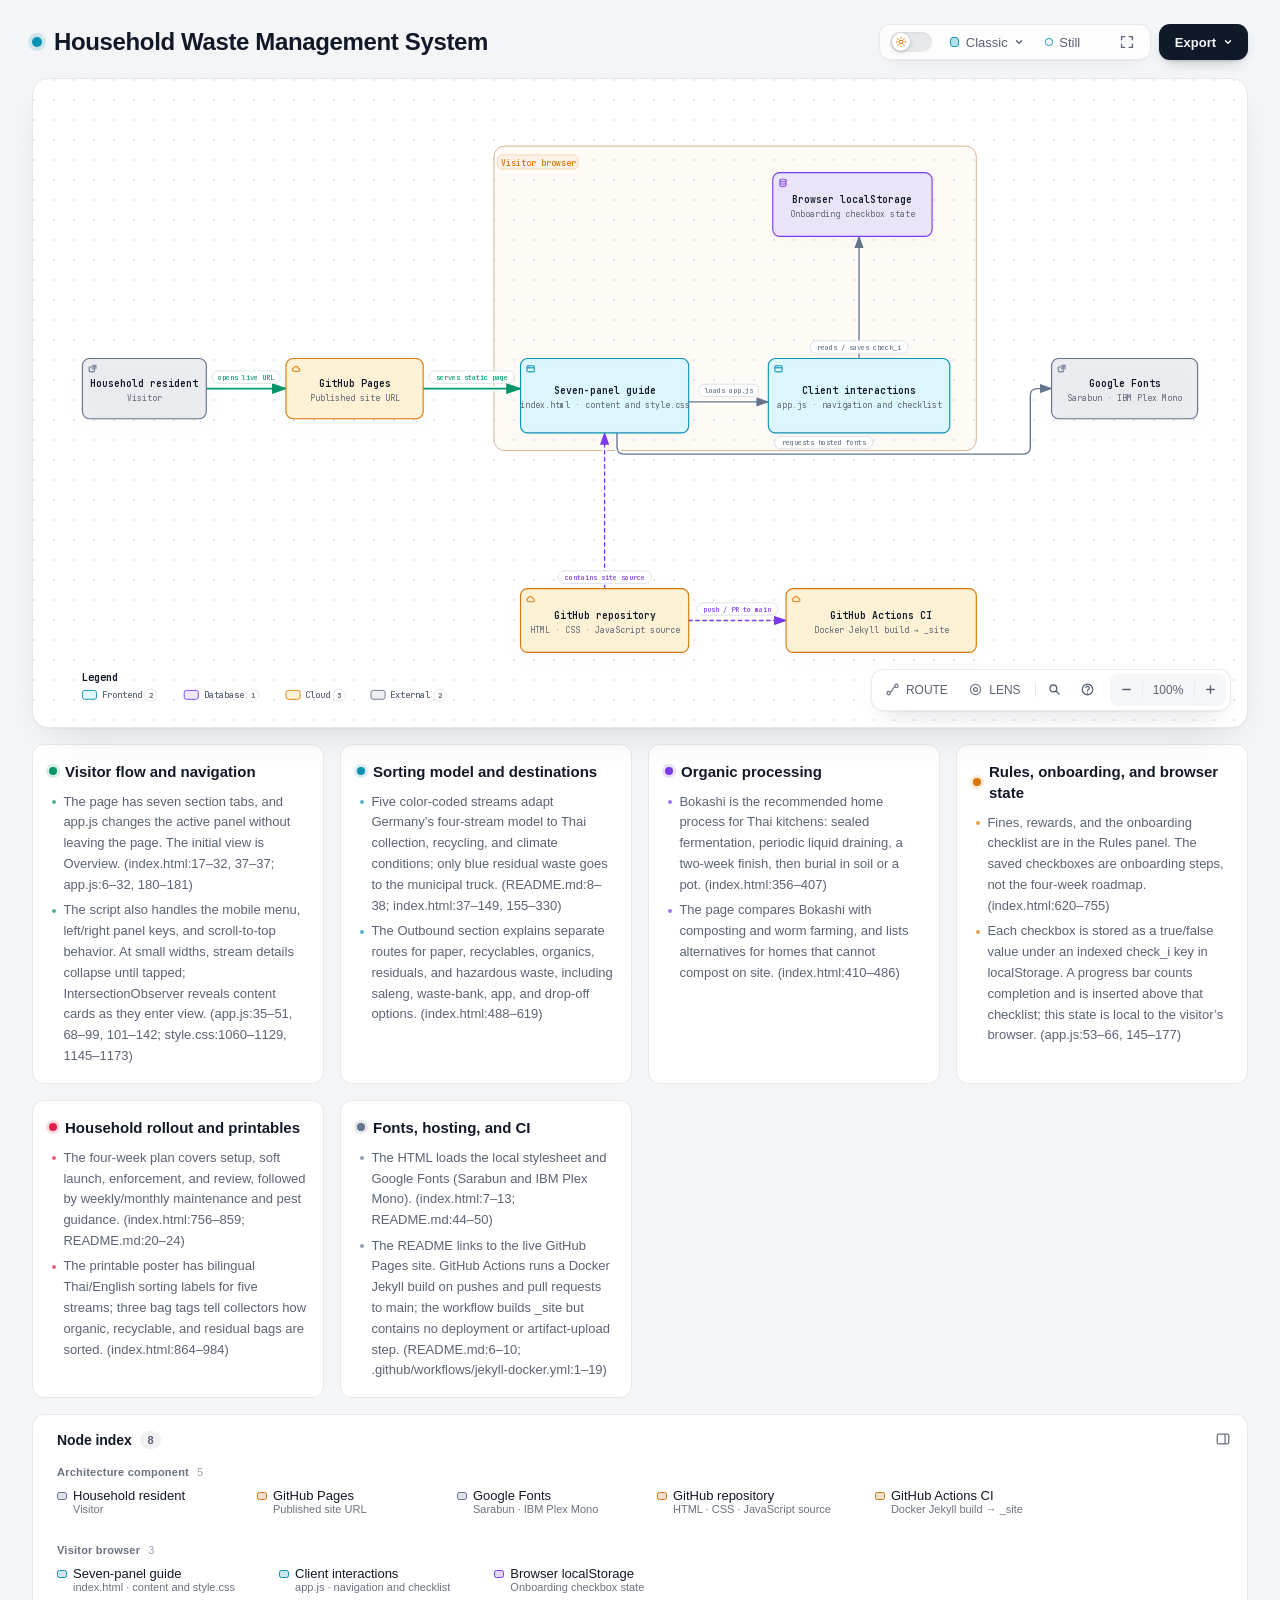
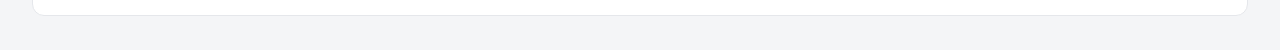
==== commit e0dcaf53: "docs: refresh household waste architecture and graph" ====
--- a/.archify/architecture-household-waste-management-20261024-184519/household-waste-management.html
+++ b/.archify/architecture-household-waste-management-20261024-184519/household-waste-management.html
@@ -5,7 +5,7 @@
   <meta name="viewport" content="width=device-width, initial-scale=1.0">
   <meta name="generator" content="archify 3.2.0">
   <meta name="archify-reader-contract" content="declared-wide-v1">
-  <title>Household Waste Management System — Web Architecture Diagram</title>
+  <title>Household Waste Management System Diagram</title>
   <script>
     // Resolve the theme before first paint so light-preference users don't
     // see a dark flash. The toolbar script below re-applies with UI state.
@@ -2246,14 +2246,12 @@
       white-space: nowrap;
     }
     .diagram-guide-action small {
-      display: -webkit-box;
+      display: block;
       margin-top: 0.18rem;
-      overflow: hidden;
       color: var(--text-faint);
       font-size: 0.5rem;
       line-height: 1.35;
-      -webkit-box-orient: vertical;
-      -webkit-line-clamp: 2;
+      overflow-wrap: anywhere;
     }
     .diagram-guide kbd {
       align-self: start;
@@ -3999,12 +3997,6 @@
       .diagram-guide-action {
         min-height: 3.1rem;
         padding: 0.42rem 0.48rem;
-      }
-      .diagram-guide-action small {
-        display: block;
-        overflow: hidden;
-        text-overflow: ellipsis;
-        white-space: nowrap;
       }
       .diagram-guide-index {
         width: 1.5rem;
@@ -5193,17 +5185,17 @@
            data-preset-badge-blueprint="BLUEPRINT / REV 01"
            data-preset-badge-editorial="EDITORIAL / FIELD NOTE">
         <div class="pulse-dot"></div>
-        <h1>Household Waste Management System — Web Architecture</h1>
+        <h1>Household Waste Management System</h1>
       </div>
     </div>
 
-    <script id="archify-source-evidence-data" type="application/json">{"schemaVersion":1,"verified":true,"repository":{"url":"https://github.com/UNKNOWN-X0/HouseholdWasteManagementSystem","revision":"6e086547621ee63d5cfd0082c10fe889c6a84ad6","shortRevision":"6e08654","label":"UNKNOWN-X0/HouseholdWasteManagementSystem","href":"https://github.com/UNKNOWN-X0/HouseholdWasteManagementSystem/tree/6e086547621ee63d5cfd0082c10fe889c6a84ad6"},"referenceCount":9,"nodes":{"resident":[{"path":"README.md","line":8,"endLine":10,"href":"https://github.com/UNKNOWN-X0/HouseholdWasteManagementSystem/blob/6e086547621ee63d5cfd0082c10fe889c6a84ad6/README.md#L8-L10"}],"pages":[{"path":"README.md","line":6,"endLine":10,"href":"https://github.com/UNKNOWN-X0/HouseholdWasteManagementSystem/blob/6e086547621ee63d5cfd0082c10fe889c6a84ad6/README.md#L6-L10"}],"site":[{"path":"index.html","line":17,"endLine":45,"href":"https://github.com/UNKNOWN-X0/HouseholdWasteManagementSystem/blob/6e086547621ee63d5cfd0082c10fe889c6a84ad6/index.html#L17-L45"},{"path":"app.js","line":10,"endLine":35,"href":"https://github.com/UNKNOWN-X0/HouseholdWasteManagementSystem/blob/6e086547621ee63d5cfd0082c10fe889c6a84ad6/app.js#L10-L35"},{"path":"style.css","line":1,"endLine":34,"href":"https://github.com/UNKNOWN-X0/HouseholdWasteManagementSystem/blob/6e086547621ee63d5cfd0082c10fe889c6a84ad6/style.css#L1-L34"}],"local-state":[{"path":"app.js","line":53,"endLine":66,"href":"https://github.com/UNKNOWN-X0/HouseholdWasteManagementSystem/blob/6e086547621ee63d5cfd0082c10fe889c6a84ad6/app.js#L53-L66"}],"fonts":[{"path":"index.html","line":7,"endLine":13,"href":"https://github.com/UNKNOWN-X0/HouseholdWasteManagementSystem/blob/6e086547621ee63d5cfd0082c10fe889c6a84ad6/index.html#L7-L13"}],"repository":[{"path":"README.md","line":64,"endLine":72,"href":"https://github.com/UNKNOWN-X0/HouseholdWasteManagementSystem/blob/6e086547621ee63d5cfd0082c10fe889c6a84ad6/README.md#L64-L72"}],"ci-build":[{"path":".github/workflows/jekyll-docker.yml","line":3,"endLine":19,"href":"https://github.com/UNKNOWN-X0/HouseholdWasteManagementSystem/blob/6e086547621ee63d5cfd0082c10fe889c6a84ad6/.github/workflows/jekyll-docker.yml#L3-L19"}]}}</script>
+    <script id="archify-source-evidence-data" type="application/json">{"schemaVersion":1,"verified":true,"repository":{"url":"https://github.com/UNKNOWN-X0/HouseholdWasteManagementSystem","revision":"ac922052ebb21ad849ae3807e9c84cbc804d7b8e","shortRevision":"ac92205","label":"UNKNOWN-X0/HouseholdWasteManagementSystem","href":"https://github.com/UNKNOWN-X0/HouseholdWasteManagementSystem/tree/ac922052ebb21ad849ae3807e9c84cbc804d7b8e"},"referenceCount":12,"nodes":{"resident":[{"path":"README.md","line":8,"endLine":10,"href":"https://github.com/UNKNOWN-X0/HouseholdWasteManagementSystem/blob/ac922052ebb21ad849ae3807e9c84cbc804d7b8e/README.md#L8-L10"}],"pages":[{"path":"README.md","line":6,"endLine":10,"href":"https://github.com/UNKNOWN-X0/HouseholdWasteManagementSystem/blob/ac922052ebb21ad849ae3807e9c84cbc804d7b8e/README.md#L6-L10"}],"site":[{"path":"index.html","line":1,"endLine":32,"href":"https://github.com/UNKNOWN-X0/HouseholdWasteManagementSystem/blob/ac922052ebb21ad849ae3807e9c84cbc804d7b8e/index.html#L1-L32"},{"path":"index.html","line":37,"endLine":995,"href":"https://github.com/UNKNOWN-X0/HouseholdWasteManagementSystem/blob/ac922052ebb21ad849ae3807e9c84cbc804d7b8e/index.html#L37-L995"},{"path":"style.css","line":1,"endLine":1203,"href":"https://github.com/UNKNOWN-X0/HouseholdWasteManagementSystem/blob/ac922052ebb21ad849ae3807e9c84cbc804d7b8e/style.css#L1-L1203"}],"interactions":[{"path":"app.js","line":6,"endLine":51,"href":"https://github.com/UNKNOWN-X0/HouseholdWasteManagementSystem/blob/ac922052ebb21ad849ae3807e9c84cbc804d7b8e/app.js#L6-L51"},{"path":"app.js","line":53,"endLine":142,"href":"https://github.com/UNKNOWN-X0/HouseholdWasteManagementSystem/blob/ac922052ebb21ad849ae3807e9c84cbc804d7b8e/app.js#L53-L142"},{"path":"app.js","line":145,"endLine":181,"href":"https://github.com/UNKNOWN-X0/HouseholdWasteManagementSystem/blob/ac922052ebb21ad849ae3807e9c84cbc804d7b8e/app.js#L145-L181"}],"local-state":[{"path":"app.js","line":53,"endLine":66,"href":"https://github.com/UNKNOWN-X0/HouseholdWasteManagementSystem/blob/ac922052ebb21ad849ae3807e9c84cbc804d7b8e/app.js#L53-L66"}],"fonts":[{"path":"index.html","line":7,"endLine":13,"href":"https://github.com/UNKNOWN-X0/HouseholdWasteManagementSystem/blob/ac922052ebb21ad849ae3807e9c84cbc804d7b8e/index.html#L7-L13"}],"repository":[{"path":"README.md","line":64,"endLine":72,"href":"https://github.com/UNKNOWN-X0/HouseholdWasteManagementSystem/blob/ac922052ebb21ad849ae3807e9c84cbc804d7b8e/README.md#L64-L72"}],"ci-build":[{"path":".github/workflows/jekyll-docker.yml","line":1,"endLine":19,"href":"https://github.com/UNKNOWN-X0/HouseholdWasteManagementSystem/blob/ac922052ebb21ad849ae3807e9c84cbc804d7b8e/.github/workflows/jekyll-docker.yml#L1-L19"}]}}</script>
     <script id="archify-i18n-data" type="application/json">{"locale":"en","messages":{"viewer.kind.frontend":"Frontend","viewer.kind.backend":"Backend","viewer.kind.database":"Database","viewer.kind.cloud":"Cloud","viewer.kind.security":"Security","viewer.kind.messagebus":"Message bus","viewer.kind.external":"External","viewer.kind.neutral":"Neutral","viewer.kind.node":"Node","viewer.kind.start":"Start","viewer.kind.active":"Active","viewer.kind.waiting":"Waiting","viewer.kind.decision":"Decision","viewer.kind.success":"Success","viewer.kind.failure":"Failure","viewer.toolbar.actions":"Diagram actions","viewer.theme.toggle.title":"Toggle theme (T)","viewer.theme.toggle":"Toggle color theme","viewer.theme.dark":"Dark","viewer.theme.light":"Light","viewer.preset.choose.title":"Choose visual style (S cycles)","viewer.preset.choose":"Choose visual style","viewer.preset.style":"Style","viewer.preset.menu":"Visual style","viewer.preset.identity":"Visual identity","viewer.preset.cycles":"to cycle","viewer.preset.classic":"Classic","viewer.preset.classic.short":"Classic","viewer.preset.classic.hint":"Stable technical default","viewer.preset.flow":"Signal Flow","viewer.preset.flow.short":"Flow","viewer.preset.flow.hint":"Motion-forward presentation","viewer.preset.blueprint":"Blueprint","viewer.preset.blueprint.hint":"Engineering review","viewer.preset.editorial":"Editorial","viewer.preset.editorial.hint":"Publication and launch notes","viewer.preset.badge.signalFlow":"SIGNAL FLOW","viewer.preset.badge.blueprint":"BLUEPRINT / REV 01","viewer.preset.badge.editorial":"EDITORIAL / FIELD NOTE","viewer.preset.badge.editorialPlate":"ARCHIFY / PLATE 04","viewer.preset.current":"Visual style: {style}. Choose visual style","viewer.motion.live":"Live","viewer.motion.still":"Still","viewer.motion.pause":"Pause motion","viewer.motion.resume":"Resume motion","viewer.motion.reduced":"Motion paused by reduced-motion preference","viewer.motion.hidden":"Motion paused while this page is hidden","viewer.motion.yielding":"Pause motion; currently yielding to {owner}","viewer.motion.yielding.title":"Live preview enabled · yielding to {owner}","viewer.owner.route":"Route Probe","viewer.owner.lens":"Semantic Lens","viewer.owner.relationship":"Relationship Preview","viewer.owner.intent":"Intent Trace","viewer.owner.focus":"semantic focus","viewer.owner.legend":"legend preview","viewer.owner.reader":"reader interaction","viewer.present.enter":"Enter presentation stage","viewer.present.enter.title":"Presentation stage (F)","viewer.present.exit":"Exit presentation stage","viewer.present.exit.title":"Exit presentation stage (F or Escape)","viewer.present.present":"Present","viewer.present.exit.label":"Exit","viewer.export.button":"Export","viewer.export.button.title":"Export diagram (E)","viewer.export.diagram":"Export diagram","viewer.export.menu":"Export","viewer.export.subtitle":"Portable, clean outputs","viewer.export.share":"Share","viewer.export.shareCard":"Share Card","viewer.export.routeShareCard":"Route Share Card","viewer.export.reachShareCard":"Reach Share Card","viewer.export.copyDiagram":"Copy diagram","viewer.export.clipboardPng":"PNG to clipboard","viewer.export.raster":"Raster images","viewer.export.image":"Image","viewer.export.lossless":"Lossless image","viewer.export.compact":"Compact image","viewer.export.modern":"Modern image","viewer.export.vectorMotion":"Vector and motion","viewer.export.vectorMotion.heading":"Vector \u0026 motion","viewer.export.editable":"Editable vector","viewer.export.svg.auto":"SVG · Auto","viewer.export.svg.auto.hint":"Matches host theme","viewer.export.svg.light":"SVG · Light","viewer.export.svg.light.hint":"Always light","viewer.export.svg.dark":"SVG · Dark","viewer.export.svg.dark.hint":"Always dark","viewer.export.motion6s":"6s motion","viewer.export.unsupported":"Not supported by this browser","viewer.export.clipboardUnsupported":"Clipboard image write not supported by this browser","viewer.export.clipboardUnsupported.short":"Clipboard image write not supported in this browser.","viewer.export.motionUnavailable":"Motion capture unavailable in this browser","viewer.export.webmUnavailable":"WebM unavailable in this browser","viewer.export.failed":"Export failed: {message}","viewer.export.unknownVariant":"Unknown Share Card variant: {variant}","viewer.export.routeRequired":"Trace a route before exporting a Route Share Card","viewer.export.reachRequired":"Trace authored reach before exporting a Reach Share Card","viewer.export.unknown":"unknown","viewer.export.routeFailed":"Route Share Card export failed: {message}","viewer.export.reachFailed":"Reach Share Card export failed: {message}","viewer.export.copyFailed":"Copy failed: {message}","viewer.export.copiedPng":"Copied PNG to clipboard","viewer.export.downloadedRoute":"Downloaded Route Share Card","viewer.export.downloadedReach":"Downloaded Reach Share Card","viewer.export.downloadedWebm":"Downloaded WebM","viewer.export.recording":"Recording 6 seconds of motion…","viewer.export.card.routeSummary.one":"Path: {source} → {target} · {count} step","viewer.export.card.routeSummary.other":"Path: {source} → {target} · {count} steps","viewer.export.card.reachSummary":"Authored {direction} from {origin} · {nodes} · {links} · max {hops}","viewer.export.card.node.one":"{count} node","viewer.export.card.node.other":"{count} nodes","viewer.export.card.link.one":"{count} link","viewer.export.card.link.other":"{count} links","viewer.export.card.hop.one":"{count} hop","viewer.export.card.hop.other":"{count} hops","viewer.export.card.routeBadge":"ARCHIFY · ROUTE · {hops}","viewer.export.card.reachBadge":"ARCHIFY · {direction} REACH","viewer.export.direction.upstream":"Upstream","viewer.export.direction.downstream":"Downstream","viewer.export.error.canvasUnavailable":"Canvas unavailable for {label}","viewer.export.error.contextUnavailable":"2D canvas context unavailable for {label}","viewer.export.error.toBlobUnavailable":"canvas.toBlob unavailable for {label}","viewer.export.error.toBlobNull":"canvas.toBlob returned no data for {label}","viewer.export.error.variantsCombined":"Share Card variants cannot be combined","viewer.export.error.viewerState":"Share Card export could not remove temporary viewer state","viewer.export.error.routeState":"Route Card export could not preserve the resolved route safely","viewer.export.error.reachState":"Reach Card export could not preserve authored reach safely","viewer.export.error.webmRequirements":"WebM motion export requires a trace animation and browser MediaRecorder support","viewer.export.error.mediaRecorder":"MediaRecorder failed","viewer.export.error.emptyWebm":"MediaRecorder produced an empty WebM","viewer.export.error.webmBackground":"SVG background could not be loaded for WebM export","viewer.guide.title":"Explore this system","viewer.focus.selectedNodes":"{count} selected nodes","viewer.guide.eyebrow":"Diagram guide","viewer.guide.close":"Close diagram guide","viewer.guide.inspecting":"Inspecting compiled semantics","viewer.guide.actions":"Diagram exploration actions","viewer.guide.find":"Find any node","viewer.guide.find.hint":"Search labels, responsibilities, kinds, and stable IDs.","viewer.guide.route":"Trace a route","viewer.guide.route.aria":"Trace a directed route","viewer.guide.route.hint":"Ask how two semantic nodes connect in authored direction.","viewer.guide.map":"See the whole system","viewer.guide.map.hint":"Open Semantic Radar with a live viewport and stable nodes.","viewer.guide.lens":"Compare semantic kinds","viewer.guide.lens.hint":"Count roles, reveal their traffic, and compare direct authored links.","viewer.guide.present":"Enter Presentation Stage","viewer.guide.present.hint":"Give the live diagram the viewport without changing export.","viewer.guide.shortcuts":"Additional keyboard shortcuts","viewer.guide.shortcut.export":"Export","viewer.guide.shortcut.theme":"Theme","viewer.guide.shortcut.style":"Style","viewer.guide.shortcut.reset":"Reset","viewer.guide.shortcut.zoomIn":"Zoom in","viewer.guide.shortcut.zoomOut":"Zoom out","viewer.guide.shortcut.close":"Close","viewer.guide.credit":"Find Archify useful? A star on GitHub helps","viewer.guide.star":"Star","viewer.guide.facts":"{nodes} · {relationships}","viewer.guide.fact.node.one":"{count} semantic node","viewer.guide.fact.node.other":"{count} semantic nodes","viewer.guide.fact.relationship.one":"{count} relationship","viewer.guide.fact.relationship.other":"{count} relationships","viewer.guide.open":"Open diagram guide","viewer.finder.title":"Find a node","viewer.finder.close":"Close node finder","viewer.finder.placeholder":"Search labels or IDs","viewer.finder.search":"Search diagram nodes","viewer.finder.results":"Diagram nodes","viewer.finder.empty":"No matching nodes","viewer.finder.result.focus":"Focus {label}","viewer.finder.result.routeStart":"Choose {label} as route start","viewer.finder.result.routeTarget":"Choose {label} as route destination, {links}","viewer.finder.status.empty":"No matching nodes","viewer.finder.status.count.one":"{count} matching node","viewer.finder.status.count.other":"{count} matching nodes","viewer.finder.noun.nodes":"nodes","viewer.finder.link.one":"{count} link","viewer.finder.link.other":"{count} links","viewer.finder.result.focus.one":"Focus {label}, {count} related connection","viewer.finder.result.focus.other":"Focus {label}, {count} related connections","viewer.finder.status.filtered":"{visible} of {available} {noun}","viewer.finder.status.all":"{available} {noun}","viewer.passport.eyebrow":"Semantic passport","viewer.passport.metadata":"Node metadata","viewer.passport.evidence":"Verified source evidence","viewer.passport.verified":"Verified source","viewer.passport.verificationScope":"Verified against local Git at the pinned revision. Remote access has not been checked.","viewer.passport.reach":"Authored reach","viewer.passport.reach.trace":"Trace authored reachability","viewer.passport.upstream":"Upstream","viewer.passport.downstream":"Downstream","viewer.passport.upstream.trace":"Trace upstream authored reachability","viewer.passport.downstream.trace":"Trace downstream authored reachability","viewer.passport.close":"Close semantic passport","viewer.passport.move":"Move semantic passport. Drag, use arrow keys, or press Home to reset.","viewer.passport.copy":"Copy link","viewer.passport.copy.focus":"Copy link to focused node","viewer.passport.relations":"Relations","viewer.passport.relations.show":"Show connected relationships","viewer.passport.relations.hide":"Hide connected relationships","viewer.passport.relations.list":"Connected relationships","viewer.passport.copyRelation":"Copy relation","viewer.passport.copyNode":"Copy node","viewer.passport.copyPinned":"Copy link to pinned relationship","viewer.passport.copySource":"Copy link to source node","viewer.passport.copy.focused.success":"Focused node link copied","viewer.passport.copy.pinned.success":"Pinned relationship link copied","viewer.passport.copy.focused.failed":"Could not copy focused node link","viewer.passport.copy.pinned.failed":"Could not copy pinned relationship link","viewer.passport.relationship.none":"No connected relationships","viewer.passport.relationship.count.one":"{count} relation","viewer.passport.relationship.count.other":"{count} relations","viewer.passport.relationship.show.one":"Show {count} connected relationship","viewer.passport.relationship.show.other":"Show {count} connected relationships","viewer.passport.relationship.summary":"{out} outgoing · {in} incoming{loops}","viewer.passport.relationship.loops":" · {count} loop","viewer.passport.relationship.explorer":"Direct relationship explorer","viewer.passport.relationship.help":"Use arrow keys to explore relationships. Press Enter or Space to pin details; Escape clears.","viewer.passport.relationship.loopsBack":"loops back","viewer.passport.relationship.connectsTo":"connects to","viewer.passport.relationship.connectsFrom":"connects from","viewer.passport.relationship.pinned":"Pinned relationship · {from} → {to} · {label}","viewer.passport.relationship.inspect":"Inspect relationship {index} of {total}: {from} to {to}, {label}. Press Enter for details.","viewer.passport.relationship.group.out":"Outgoing","viewer.passport.relationship.group.in":"Incoming","viewer.passport.relationship.group.loop":"Self loops","viewer.passport.relationship.row":"{group}: {relationship}, {neighbor}","viewer.passport.relationship.direction.out":"OUT →","viewer.passport.relationship.direction.in":"← IN","viewer.passport.relationship.direction.loop":"LOOP","viewer.passport.sourceCount.one":"{count} verified source reference","viewer.passport.sourceCount.other":"{count} verified source references","viewer.passport.repository.open":"Open verified repository revision {revision}","viewer.passport.source.open":"Open verified source {path} at revision {revision}","viewer.passport.source.openLink":"Open ↗","viewer.passport.reach.upstream.one":"Trace {count} upstream authored node","viewer.passport.reach.upstream.other":"Trace {count} upstream authored nodes","viewer.passport.reach.downstream.one":"Trace {count} downstream authored node","viewer.passport.reach.downstream.other":"Trace {count} downstream authored nodes","viewer.passport.reach.noUpstream":"No upstream authored nodes","viewer.passport.reach.noDownstream":"No downstream authored nodes","viewer.passport.reach.status":"{direction} · {nodes} nodes · {links} links · max {hops} hops","viewer.route.eyebrow":"Path","viewer.route.start":"Click where the path starts","viewer.route.start.find":"Find start","viewer.route.start.find.aria":"Find a route start","viewer.route.copy":"Copy link","viewer.route.copy.aria":"Copy link to traced route","viewer.route.clear":"Clear","viewer.route.clear.aria":"Clear route probe","viewer.route.traced":"Path","viewer.route.pickTwo":"Click two nodes on the diagram","viewer.route.pickOne":"Click a node on the diagram","viewer.route.controls":"Route journey controls","viewer.route.previous":"Previous route position","viewer.route.play":"Play route journey","viewer.route.pause":"Pause route journey","viewer.route.replay":"Replay route journey","viewer.route.next":"Next route position","viewer.route.journey":"Journey","viewer.route.pause.label":"Pause","viewer.route.replay.label":"Replay","viewer.route.overview":"Overview","viewer.route.overview.aria":"Show complete route overview","viewer.route.instructions":"Click a start, then an end. Paths follow the arrows.","viewer.route.destination":"Where does the path from {label} end?","viewer.route.destination.find":"Find target","viewer.route.destination.find.aria":"Find a reachable route destination","viewer.route.differentDestination":"Choose a different destination","viewer.route.distinct":"Pick two different nodes.","viewer.route.unreachable":"Cannot reach {label} from here","viewer.route.unreachable.detail":"{target} cannot be reached from {source} along the arrows. Pick a highlighted node.","viewer.route.start.instructions":"Next, pick the end. Only nodes you can reach will light up.","viewer.route.copy.success":"Traced route link copied","viewer.route.copy.failed":"Could not copy traced route link","viewer.route.position":"Route position {index} of {total}: {label}","viewer.route.step":"Step {index} of {total} · {phase} · {label}","viewer.route.motionRequired":"Automatic journey requires Live motion","viewer.route.trigger.clear":"Clear traced route","viewer.route.overview.status":"{nodes} · {hops} · shortest path","viewer.route.overview.node.one":"{count} node","viewer.route.overview.node.other":"{count} nodes","viewer.route.overview.hop.one":"{count} step","viewer.route.overview.hop.other":"{count} steps","viewer.route.phase.playing":"Playing","viewer.route.phase.complete":"Complete","viewer.route.phase.inspecting":"Inspecting","viewer.route.destination.count.one":"{count} reachable node is highlighted. Click it.","viewer.route.destination.count.other":"{count} reachable nodes are highlighted. Click one.","viewer.route.noOutgoing":"No arrows lead out of this node. Clear it and pick another start.","viewer.route.result.title":"{source} to {target}","viewer.route.finder.source.title":"Choose route start","viewer.route.finder.source.placeholder":"Search route sources","viewer.route.finder.source.empty":"No matching route sources","viewer.route.finder.source.results":"Nodes that can start a route","viewer.route.finder.source.noun":"route sources","viewer.route.finder.source.badge":"start","viewer.route.finder.target.title":"Destination from {label}","viewer.route.finder.target.placeholder":"Search reachable destinations","viewer.route.finder.target.empty":"No matching reachable destinations","viewer.route.finder.target.results":"Reachable route destinations","viewer.route.finder.target.noun":"reachable destinations","viewer.route.hop.one":"{count} hop","viewer.route.hop.other":"{count} hops","viewer.lens.eyebrow":"Semantic lens","viewer.lens.title":"Compare system roles","viewer.lens.close":"Close semantic lens","viewer.lens.instruction":"Choose up to two semantic kinds. One reveals its real traffic; two compare only direct authored relationships.","viewer.lens.kinds":"Semantic kinds","viewer.lens.choose":"Choose a kind to inspect its nodes and touching relationships.","viewer.lens.copy":"Copy link to semantic lens","viewer.lens.clear":"Clear semantic lens","viewer.lens.open":"Open semantic lens","viewer.lens.openActive":"Open active semantic lens","viewer.lens.legend":"Semantic legend","viewer.lens.legend.inspect.one":"Inspect {label}, {count} node","viewer.lens.legend.inspect.other":"Inspect {label}, {count} nodes","viewer.lens.kind.count.one":"{label}, {count} node","viewer.lens.kind.count.other":"{label}, {count} nodes","viewer.lens.compare.one":"{first} → {second}: {forward} · {second} → {first}: {reverse} · {count} direct relationship","viewer.lens.compare.other":"{first} → {second}: {forward} · {second} → {first}: {reverse} · {count} direct relationships","viewer.lens.single":"{nodes} · {relationships} · connected peers remain visible","viewer.lens.node.one":"{count} {label} node","viewer.lens.node.other":"{count} {label} nodes","viewer.lens.relationship.one":"{count} touching relationship","viewer.lens.relationship.other":"{count} touching relationships","viewer.radar.title":"Semantic radar","viewer.radar.building":"Building overview","viewer.radar.openFull":"Open full semantic radar","viewer.radar.open":"Open radar","viewer.radar.close":"Close semantic radar","viewer.radar.surface":"Diagram overview. Click a node to focus it, or use arrow keys to pan.","viewer.radar.click":"Click node","viewer.radar.drag":"Drag to pan","viewer.radar.space":"Semantic radar needs more MAP space.","viewer.radar.nodes":"Semantic diagram radar nodes","viewer.radar.focus":"Focus {label} from Semantic Radar","viewer.radar.status":"{count} nodes · {viewport}","viewer.radar.fullMap":"{count} nodes · full map","viewer.radar.compacted":"Radar compacted to avoid covering the Semantic Passport or MAP controls.","viewer.radar.cancelWaiting":"Cancel semantic radar waiting for more MAP space","viewer.radar.needsSpace":"Semantic radar needs more visible MAP space","viewer.radar.viewport.full":"full map","viewer.radar.viewport.width":"{percent}% width","viewer.radar.viewport.scale":"{percent}% viewport","viewer.nav.controls":"Diagram view controls","viewer.nav.route":"Trace a directed route","viewer.nav.route.title":"Trace route (R)","viewer.nav.route.short":"ROUTE","viewer.nav.radar":"Open semantic radar","viewer.nav.radar.title":"Semantic radar (M)","viewer.nav.radar.short":"MAP","viewer.nav.lens":"Open semantic lens","viewer.nav.lens.title":"Semantic lens (L)","viewer.nav.lens.short":"LENS","viewer.nav.find":"Find a node","viewer.nav.find.title":"Find a node (/)","viewer.outline.title":"Node index","viewer.rail.show":"Notes \u0026 index","viewer.rail.controls":"Side panel","viewer.rail.collapse":"Collapse side panel","viewer.rail.bottom":"Move panel below the diagram","viewer.rail.right":"Move panel beside the diagram","viewer.nav.guide":"Open diagram guide","viewer.nav.guide.title":"Diagram guide (?)","viewer.nav.zoomOut":"Zoom out","viewer.nav.zoomOut.title":"Zoom out (-)","viewer.nav.reset":"Reset diagram view","viewer.nav.reset.title":"Reset view (0)","viewer.nav.read":"READ","viewer.nav.zoomIn":"Zoom in","viewer.nav.zoomIn.title":"Zoom in (+)","viewer.nav.camera":"{hint}. Reset diagram view","viewer.nav.camera.title":"{semantic}{hint} · reset view (0)","viewer.nav.camera.semantic":"Semantic camera active · ","viewer.nav.level.map":"MAP","viewer.nav.level.read":"READ","viewer.nav.level.full":"FULL","viewer.nav.level.auto":"AUTO","viewer.nav.detail.map":"Zoom in to reveal relationship labels and node context","viewer.nav.detail.read":"Zoom in again to reveal tags and annotations","viewer.nav.detail.full":"Full diagram detail","viewer.intent.summary":"{label}. {out} outgoing, {in} incoming{loops}. {total} connections. Press Enter for details.","viewer.intent.loops":", {count} self loop","viewer.common.copied":"Copied","viewer.common.copyFailed":"Copy failed","viewer.common.copyLink":"Copy link","viewer.common.clear":"Clear","viewer.common.close":"Close"}}</script>
     <!-- Main Diagram -->
     <div class="diagram-container" data-detail-level="read"
          data-preset-badge-editorial-plate="ARCHIFY / PLATE 04">
-      <svg viewBox="0 0 1195 698" role="img" lang="en" aria-labelledby="archify-diagram-title archify-diagram-description" data-animation="trace" data-preset="classic" data-quality-profile="showcase" data-node-ui="" data-reader-fit="intrinsic-height" data-reader-min-text="7.5" data-reader-primary-text="14">
-        <title id="archify-diagram-title">Household Waste Management System — Web Architecture</title>
+      <svg viewBox="0 0 1340 700" role="img" lang="en" aria-labelledby="archify-diagram-title archify-diagram-description" data-animation="trace" data-preset="classic" data-quality-profile="showcase" data-node-ui="" data-reader-fit="intrinsic-height" data-reader-min-text="7.5" data-reader-primary-text="14">
+        <title id="archify-diagram-title">Household Waste Management System</title>
         <desc id="archify-diagram-description">An architecture diagram generated by Archify.</desc>
         <!-- Definitions -->
         <defs>
@@ -5249,168 +5241,190 @@
         <rect width="100%" height="100%" fill="url(#grid)" />
 
         <!-- Boundaries (behind everything) -->
-        <rect data-graph-role="structural-frame" data-composition-frame-kind="region" data-composition-frame-id="0" data-composition-frame-label="Visitor browser" x="550" y="60" width="240" height="361" rx="12" class="c-region" stroke-width="1"/>
+        <rect data-graph-role="structural-frame" data-composition-frame-kind="region" data-composition-frame-id="0" data-composition-frame-label="Visitor browser" x="505" y="60" width="545" height="344" rx="12" class="c-region" stroke-width="1"/>
 
         <!-- Connection paths (before components for correct z-order) -->
         <g data-graph-role="automatic-crossover" style="--step:0">
-          <path data-graph-role="automatic-crossover-underlay" d="M 170 347 L 290 347" fill="none" stroke="var(--mask)" stroke-width="5.8" stroke-linecap="round" stroke-linejoin="round" pointer-events="none"/>
-          <path data-edge-from="resident" data-edge-to="pages" data-edge-label="opens live URL" data-edge-key="0" data-edge-id="visit" data-composition-points="170,347;290,347" data-composition-crossover="halo" data-composition-independent="true" d="M 170 347 L 290 347" class="a-emphasis" data-animate="edge" style="--step:0" stroke-width="1.8" marker-end="url(#arrowhead-emphasis)"/>
+          <path data-graph-role="automatic-crossover-underlay" d="M 180 334 L 270 334" fill="none" stroke="var(--mask)" stroke-width="5.8" stroke-linecap="round" stroke-linejoin="round" pointer-events="none"/>
+          <path data-edge-from="resident" data-edge-to="pages" data-edge-label="opens live URL" data-edge-key="0" data-edge-id="visit" data-composition-points="180,334;270,334" data-composition-crossover="halo" data-composition-independent="true" d="M 180 334 L 270 334" class="a-emphasis" data-animate="edge" style="--step:0" stroke-width="1.8" marker-end="url(#arrowhead-emphasis)"/>
         </g>
         <g data-graph-role="automatic-crossover" style="--step:1">
-          <path data-graph-role="automatic-crossover-underlay" d="M 440 349 L 580 349" fill="none" stroke="var(--mask)" stroke-width="5.8" stroke-linecap="round" stroke-linejoin="round" pointer-events="none"/>
-          <path data-edge-from="pages" data-edge-to="site" data-edge-label="serves static page" data-edge-key="1" data-edge-id="serve" data-composition-points="440,349;580,349" data-composition-crossover="halo" data-composition-independent="true" d="M 440 349 L 580 349" class="a-emphasis" data-animate="edge" style="--step:1" stroke-width="1.8" marker-end="url(#arrowhead-emphasis)"/>
+          <path data-graph-role="automatic-crossover-underlay" d="M 425 334 L 535 334" fill="none" stroke="var(--mask)" stroke-width="5.8" stroke-linecap="round" stroke-linejoin="round" pointer-events="none"/>
+          <path data-edge-from="pages" data-edge-to="site" data-edge-label="serves static page" data-edge-key="1" data-edge-id="serve" data-composition-points="425,334;535,334" data-composition-crossover="halo" data-composition-independent="true" d="M 425 334 L 535 334" class="a-emphasis" data-animate="edge" style="--step:1" stroke-width="1.8" marker-end="url(#arrowhead-emphasis)"/>
         </g>
         <g data-graph-role="automatic-crossover" style="--step:2">
-          <path data-graph-role="automatic-crossover-underlay" d="M 670 315 L 670 158" fill="none" stroke="var(--mask)" stroke-width="5.5" stroke-linecap="round" stroke-linejoin="round" pointer-events="none"/>
-          <path data-edge-from="site" data-edge-to="local-state" data-edge-label="reads / saves checklist" data-edge-key="2" data-edge-id="checklist" data-composition-points="670,315;670,158" data-composition-crossover="halo" data-composition-independent="true" d="M 670 315 L 670 158" class="a-default" data-animate="edge" style="--step:2" stroke-width="1.5" marker-end="url(#arrowhead)"/>
+          <path data-graph-role="automatic-crossover-underlay" d="M 725 349 L 815 349" fill="none" stroke="var(--mask)" stroke-width="5.5" stroke-linecap="round" stroke-linejoin="round" pointer-events="none"/>
+          <path data-edge-from="site" data-edge-to="interactions" data-edge-label="loads app.js" data-edge-key="2" data-edge-id="load-script" data-composition-points="725,349;815,349" data-composition-crossover="halo" data-composition-independent="true" d="M 725 349 L 815 349" class="a-default" data-animate="edge" style="--step:2" stroke-width="1.5" marker-end="url(#arrowhead)"/>
         </g>
         <g data-graph-role="automatic-crossover" style="--step:3">
-          <path data-graph-role="automatic-crossover-underlay" d="M 760 358 L 1000 358" fill="none" stroke="var(--mask)" stroke-width="5.5" stroke-linecap="round" stroke-linejoin="round" pointer-events="none"/>
-          <path data-edge-from="site" data-edge-to="fonts" data-edge-label="requests hosted fonts" data-edge-key="3" data-edge-id="typefaces" data-composition-points="760,358;1000,358" data-composition-crossover="halo" data-composition-independent="true" d="M 760 358 L 1000 358" class="a-default" data-animate="edge" style="--step:3" stroke-width="1.5" marker-end="url(#arrowhead)"/>
+          <path data-graph-role="automatic-crossover-underlay" d="M 917.5 300 L 917.5 162" fill="none" stroke="var(--mask)" stroke-width="5.5" stroke-linecap="round" stroke-linejoin="round" pointer-events="none"/>
+          <path data-edge-from="interactions" data-edge-to="local-state" data-edge-label="reads / saves check_i" data-edge-key="3" data-edge-id="checklist-state" data-composition-points="917.5,300;917.5,162" data-composition-crossover="halo" data-composition-independent="true" d="M 917.5 300 L 917.5 162" class="a-default" data-animate="edge" style="--step:3" stroke-width="1.5" marker-end="url(#arrowhead)"/>
         </g>
         <g data-graph-role="automatic-crossover" style="--step:4">
-          <path data-graph-role="automatic-crossover-underlay" d="M 670 560 L 670 401" fill="none" stroke="var(--mask)" stroke-width="5.5" stroke-linecap="round" stroke-linejoin="round" pointer-events="none"/>
-          <path data-edge-from="repository" data-edge-to="site" data-edge-label="contains source" data-edge-key="4" data-edge-id="source" data-composition-points="670,560;670,401" data-composition-crossover="halo" data-composition-independent="true" d="M 670 560 L 670 401" class="a-dashed" data-animate="edge" style="--step:4" stroke-width="1.5" marker-end="url(#arrowhead-dashed)"/>
+          <path data-graph-role="automatic-crossover-underlay" d="M 644 384 L 644 400 Q 644 408 652 408 L 1103 408 Q 1111 408 1111 400 L 1111 342 Q 1111 334 1119 334 L 1135 334" fill="none" stroke="var(--mask)" stroke-width="5.5" stroke-linecap="round" stroke-linejoin="round" pointer-events="none"/>
+          <path data-edge-from="site" data-edge-to="fonts" data-edge-label="requests hosted fonts" data-edge-key="4" data-edge-id="typefaces" data-composition-points="644,384;644,408;1111,408;1111,334;1135,334" data-composition-crossover="halo" data-composition-independent="true" d="M 644 384 L 644 400 Q 644 408 652 408 L 1103 408 Q 1111 408 1111 400 L 1111 342 Q 1111 334 1119 334 L 1135 334" class="a-default" data-animate="edge" style="--step:4" stroke-width="1.5" marker-end="url(#arrowhead)"/>
         </g>
         <g data-graph-role="automatic-crossover" style="--step:5">
-          <path data-graph-role="automatic-crossover-underlay" d="M 760 595 L 900 595" fill="none" stroke="var(--mask)" stroke-width="5.5" stroke-linecap="round" stroke-linejoin="round" pointer-events="none"/>
-          <path data-edge-from="repository" data-edge-to="ci-build" data-edge-label="push / PR on main" data-edge-key="5" data-edge-id="ci" data-composition-points="760,595;900,595" data-composition-crossover="halo" data-composition-independent="true" d="M 760 595 L 900 595" class="a-dashed" data-animate="edge" style="--step:5" stroke-width="1.5" marker-end="url(#arrowhead-dashed)"/>
+          <path data-graph-role="automatic-crossover-underlay" d="M 630 560 L 630 384" fill="none" stroke="var(--mask)" stroke-width="5.5" stroke-linecap="round" stroke-linejoin="round" pointer-events="none"/>
+          <path data-edge-from="repository" data-edge-to="site" data-edge-label="contains site source" data-edge-key="5" data-edge-id="source" data-composition-points="630,560;630,384" data-composition-crossover="halo" data-composition-independent="true" d="M 630 560 L 630 384" class="a-dashed" data-animate="edge" style="--step:5" stroke-width="1.5" marker-end="url(#arrowhead-dashed)"/>
         </g>
+        <g data-graph-role="automatic-crossover" style="--step:6">
+          <path data-graph-role="automatic-crossover-underlay" d="M 725 596 L 835 596" fill="none" stroke="var(--mask)" stroke-width="5.5" stroke-linecap="round" stroke-linejoin="round" pointer-events="none"/>
+          <path data-edge-from="repository" data-edge-to="ci-build" data-edge-label="push / PR to main" data-edge-key="6" data-edge-id="ci" data-composition-points="725,596;835,596" data-composition-crossover="halo" data-composition-independent="true" d="M 725 596 L 835 596" class="a-dashed" data-animate="edge" style="--step:6" stroke-width="1.5" marker-end="url(#arrowhead-dashed)"/>
+        </g>
 
         <!-- Components -->
-        <g id="node-resident" data-node-id="resident" data-node-label="Household resident" tabindex="0" role="button" aria-label="Focus Household resident, Site visitor, Architecture component" aria-pressed="false" data-node-kind="external" data-node-sublabel="Site visitor" data-node-context="Architecture component">
-          <title>Household resident · Site visitor · Architecture component</title>
-          <rect x="40" y="315" width="130" height="64" rx="8" class="c-mask"/>
-          <rect x="40" y="315" width="130" height="64" rx="8" class="c-external" data-animate="node" style="--step:0" stroke-width="1.5"/>
-          <g aria-hidden="true" data-semantic-sigil="external" class="semantic-sigil s-external" transform="translate(46 321) scale(0.6875)">
+        <g id="node-resident" data-node-id="resident" data-node-label="Household resident" tabindex="0" role="button" aria-label="Focus Household resident, Visitor, Architecture component" aria-pressed="false" data-node-kind="external" data-node-sublabel="Visitor" data-node-context="Architecture component">
+          <title>Household resident · Visitor · Architecture component</title>
+          <rect x="40" y="300" width="140" height="68" rx="8" class="c-mask"/>
+          <rect x="40" y="300" width="140" height="68" rx="8" class="c-external" data-animate="node" style="--step:0" stroke-width="1.5"/>
+          <g aria-hidden="true" data-semantic-sigil="external" class="semantic-sigil s-external" transform="translate(46 306) scale(0.6875)">
             <rect x="2.5" y="5" width="8.5" height="8" rx="1.5"/>
             <path d="M8 2.5h5.5V8M13.5 2.5 7.5 8.5"/>
           </g>
-          <text data-node-label="" data-detail-anchor="" x="105" y="345" class="t-primary" font-size="11" font-weight="600" text-anchor="middle">Household resident</text>
-        <text data-detail="context" x="105" y="361" class="t-muted" font-size="9" text-anchor="middle">Site visitor</text>
+          <text data-node-label="" data-detail-anchor="" x="110" y="332" class="t-primary" font-size="11" font-weight="600" text-anchor="middle">Household resident</text>
+        <text data-detail="context" x="110" y="348" class="t-muted" font-size="9" text-anchor="middle">Visitor</text>
         </g>
 
         <g id="node-pages" data-node-id="pages" data-node-label="GitHub Pages" tabindex="0" role="button" aria-label="Focus GitHub Pages, Published site URL, Architecture component" aria-pressed="false" data-node-kind="cloud" data-node-sublabel="Published site URL" data-node-context="Architecture component">
           <title>GitHub Pages · Published site URL · Architecture component</title>
-          <rect x="290" y="315" width="150" height="68" rx="8" class="c-mask"/>
-          <rect x="290" y="315" width="150" height="68" rx="8" class="c-cloud" data-animate="node" style="--step:1" stroke-width="1.5"/>
-          <g aria-hidden="true" data-semantic-sigil="cloud" class="semantic-sigil s-cloud" transform="translate(296 321) scale(0.6875)">
+          <rect x="270" y="300" width="155" height="68" rx="8" class="c-mask"/>
+          <rect x="270" y="300" width="155" height="68" rx="8" class="c-cloud" data-animate="node" style="--step:1" stroke-width="1.5"/>
+          <g aria-hidden="true" data-semantic-sigil="cloud" class="semantic-sigil s-cloud" transform="translate(276 306) scale(0.6875)">
             <path d="M4.3 12.5h7.3a2.4 2.4 0 0 0 .2-4.8 4 4 0 0 0-7.5-1.3A3.1 3.1 0 0 0 4.3 12.5Z"/>
           </g>
-          <text data-node-label="" data-detail-anchor="" x="365" y="347" class="t-primary" font-size="11" font-weight="600" text-anchor="middle">GitHub Pages</text>
-        <text data-detail="context" x="365" y="363" class="t-muted" font-size="9" text-anchor="middle">Published site URL</text>
+          <text data-node-label="" data-detail-anchor="" x="347.5" y="332" class="t-primary" font-size="11" font-weight="600" text-anchor="middle">GitHub Pages</text>
+        <text data-detail="context" x="347.5" y="348" class="t-muted" font-size="9" text-anchor="middle">Published site URL</text>
         </g>
 
-        <g id="node-site" data-node-id="site" data-node-label="Static website" tabindex="0" role="button" aria-label="Focus Static website, index.html · app.js · style.css, Visitor browser" aria-pressed="false" data-node-kind="frontend" data-node-sublabel="index.html · app.js · style.css" data-node-context="Visitor browser">
-          <title>Static website · index.html · app.js · style.css · Visitor browser</title>
-          <rect x="580" y="315" width="180" height="86" rx="8" class="c-mask"/>
-          <rect x="580" y="315" width="180" height="86" rx="8" class="c-frontend" data-animate="node" style="--step:2" stroke-width="1.5"/>
-          <g aria-hidden="true" data-semantic-sigil="frontend" class="semantic-sigil s-frontend" transform="translate(586 321) scale(0.6875)">
+        <g id="node-site" data-node-id="site" data-node-label="Seven-panel guide" tabindex="0" role="button" aria-label="Focus Seven-panel guide, index.html · content and style.css, Visitor browser" aria-pressed="false" data-node-kind="frontend" data-node-sublabel="index.html · content and style.css" data-node-context="Visitor browser">
+          <title>Seven-panel guide · index.html · content and style.css · Visitor browser</title>
+          <rect x="535" y="300" width="190" height="84" rx="8" class="c-mask"/>
+          <rect x="535" y="300" width="190" height="84" rx="8" class="c-frontend" data-animate="node" style="--step:2" stroke-width="1.5"/>
+          <g aria-hidden="true" data-semantic-sigil="frontend" class="semantic-sigil s-frontend" transform="translate(541 306) scale(0.6875)">
             <rect x="2" y="3" width="12" height="10" rx="2"/>
             <path d="M2 6.5h12"/>
             <circle cx="4.1" cy="4.8" r=".7" class="sigil-fill"/>
             <circle cx="6.3" cy="4.8" r=".7" class="sigil-fill"/>
           </g>
-          <text data-node-label="" data-detail-anchor="" x="670" y="356" class="t-primary" font-size="11" font-weight="600" text-anchor="middle">Static website</text>
-        <text data-detail="context" x="670" y="372" class="t-muted" font-size="9" text-anchor="middle">index.html · app.js · style.css</text>
+          <text data-node-label="" data-detail-anchor="" x="630" y="340" class="t-primary" font-size="11" font-weight="600" text-anchor="middle">Seven-panel guide</text>
+        <text data-detail="context" x="630" y="356" class="t-muted" font-size="8.9" text-anchor="middle">index.html · content and style.css</text>
         </g>
 
-        <g id="node-local-state" data-node-id="local-state" data-node-label="Browser localStorage" tabindex="0" role="button" aria-label="Focus Browser localStorage, Checklist state, Visitor browser" aria-pressed="false" data-node-kind="database" data-node-sublabel="Checklist state" data-node-context="Visitor browser">
-          <title>Browser localStorage · Checklist state · Visitor browser</title>
-          <rect x="595" y="90" width="150" height="68" rx="8" class="c-mask"/>
-          <rect x="595" y="90" width="150" height="68" rx="8" class="c-database" data-animate="node" style="--step:3" stroke-width="1.5"/>
-          <g aria-hidden="true" data-semantic-sigil="database" class="semantic-sigil s-database" transform="translate(601 96) scale(0.6875)">
+        <g id="node-interactions" data-node-id="interactions" data-node-label="Client interactions" tabindex="0" role="button" aria-label="Focus Client interactions, app.js · navigation and checklist, Visitor browser" aria-pressed="false" data-node-kind="frontend" data-node-sublabel="app.js · navigation and checklist" data-node-context="Visitor browser">
+          <title>Client interactions · app.js · navigation and checklist · Visitor browser</title>
+          <rect x="815" y="300" width="205" height="84" rx="8" class="c-mask"/>
+          <rect x="815" y="300" width="205" height="84" rx="8" class="c-frontend" data-animate="node" style="--step:3" stroke-width="1.5"/>
+          <g aria-hidden="true" data-semantic-sigil="frontend" class="semantic-sigil s-frontend" transform="translate(821 306) scale(0.6875)">
+            <rect x="2" y="3" width="12" height="10" rx="2"/>
+            <path d="M2 6.5h12"/>
+            <circle cx="4.1" cy="4.8" r=".7" class="sigil-fill"/>
+            <circle cx="6.3" cy="4.8" r=".7" class="sigil-fill"/>
+          </g>
+          <text data-node-label="" data-detail-anchor="" x="917.5" y="340" class="t-primary" font-size="11" font-weight="600" text-anchor="middle">Client interactions</text>
+        <text data-detail="context" x="917.5" y="356" class="t-muted" font-size="9" text-anchor="middle">app.js · navigation and checklist</text>
+        </g>
+
+        <g id="node-local-state" data-node-id="local-state" data-node-label="Browser localStorage" tabindex="0" role="button" aria-label="Focus Browser localStorage, Onboarding checkbox state, Visitor browser" aria-pressed="false" data-node-kind="database" data-node-sublabel="Onboarding checkbox state" data-node-context="Visitor browser">
+          <title>Browser localStorage · Onboarding checkbox state · Visitor browser</title>
+          <rect x="820" y="90" width="180" height="72" rx="8" class="c-mask"/>
+          <rect x="820" y="90" width="180" height="72" rx="8" class="c-database" data-animate="node" style="--step:4" stroke-width="1.5"/>
+          <g aria-hidden="true" data-semantic-sigil="database" class="semantic-sigil s-database" transform="translate(826 96) scale(0.6875)">
             <ellipse cx="8" cy="4" rx="5" ry="2"/>
             <path d="M3 4v8c0 1.1 2.2 2 5 2s5-.9 5-2V4M3 8c0 1.1 2.2 2 5 2s5-.9 5-2"/>
           </g>
-          <text data-node-label="" data-detail-anchor="" x="670" y="122" class="t-primary" font-size="11" font-weight="600" text-anchor="middle">Browser localStorage</text>
-        <text data-detail="context" x="670" y="138" class="t-muted" font-size="9" text-anchor="middle">Checklist state</text>
+          <text data-node-label="" data-detail-anchor="" x="910" y="124" class="t-primary" font-size="11" font-weight="600" text-anchor="middle">Browser localStorage</text>
+        <text data-detail="context" x="910" y="140" class="t-muted" font-size="9" text-anchor="middle">Onboarding checkbox state</text>
         </g>
 
         <g id="node-fonts" data-node-id="fonts" data-node-label="Google Fonts" tabindex="0" role="button" aria-label="Focus Google Fonts, Sarabun · IBM Plex Mono, Architecture component" aria-pressed="false" data-node-kind="external" data-node-sublabel="Sarabun · IBM Plex Mono" data-node-context="Architecture component">
           <title>Google Fonts · Sarabun · IBM Plex Mono · Architecture component</title>
-          <rect x="1000" y="315" width="155" height="68" rx="8" class="c-mask"/>
-          <rect x="1000" y="315" width="155" height="68" rx="8" class="c-external" data-animate="node" style="--step:4" stroke-width="1.5"/>
-          <g aria-hidden="true" data-semantic-sigil="external" class="semantic-sigil s-external" transform="translate(1006 321) scale(0.6875)">
+          <rect x="1135" y="300" width="165" height="68" rx="8" class="c-mask"/>
+          <rect x="1135" y="300" width="165" height="68" rx="8" class="c-external" data-animate="node" style="--step:5" stroke-width="1.5"/>
+          <g aria-hidden="true" data-semantic-sigil="external" class="semantic-sigil s-external" transform="translate(1141 306) scale(0.6875)">
             <rect x="2.5" y="5" width="8.5" height="8" rx="1.5"/>
             <path d="M8 2.5h5.5V8M13.5 2.5 7.5 8.5"/>
           </g>
-          <text data-node-label="" data-detail-anchor="" x="1077.5" y="347" class="t-primary" font-size="11" font-weight="600" text-anchor="middle">Google Fonts</text>
-        <text data-detail="context" x="1077.5" y="363" class="t-muted" font-size="9" text-anchor="middle">Sarabun · IBM Plex Mono</text>
+          <text data-node-label="" data-detail-anchor="" x="1217.5" y="332" class="t-primary" font-size="11" font-weight="600" text-anchor="middle">Google Fonts</text>
+        <text data-detail="context" x="1217.5" y="348" class="t-muted" font-size="9" text-anchor="middle">Sarabun · IBM Plex Mono</text>
         </g>
 
-        <g id="node-repository" data-node-id="repository" data-node-label="GitHub repository" tabindex="0" role="button" aria-label="Focus GitHub repository, HTML · CSS · JavaScript, Architecture component" aria-pressed="false" data-node-kind="cloud" data-node-sublabel="HTML · CSS · JavaScript" data-node-context="Architecture component">
-          <title>GitHub repository · HTML · CSS · JavaScript · Architecture component</title>
-          <rect x="580" y="560" width="180" height="70" rx="8" class="c-mask"/>
-          <rect x="580" y="560" width="180" height="70" rx="8" class="c-cloud" data-animate="node" style="--step:4" stroke-width="1.5"/>
-          <g aria-hidden="true" data-semantic-sigil="cloud" class="semantic-sigil s-cloud" transform="translate(586 566) scale(0.6875)">
+        <g id="node-repository" data-node-id="repository" data-node-label="GitHub repository" tabindex="0" role="button" aria-label="Focus GitHub repository, HTML · CSS · JavaScript source, Architecture component" aria-pressed="false" data-node-kind="cloud" data-node-sublabel="HTML · CSS · JavaScript source" data-node-context="Architecture component">
+          <title>GitHub repository · HTML · CSS · JavaScript source · Architecture component</title>
+          <rect x="535" y="560" width="190" height="72" rx="8" class="c-mask"/>
+          <rect x="535" y="560" width="190" height="72" rx="8" class="c-cloud" data-animate="node" style="--step:5" stroke-width="1.5"/>
+          <g aria-hidden="true" data-semantic-sigil="cloud" class="semantic-sigil s-cloud" transform="translate(541 566) scale(0.6875)">
             <path d="M4.3 12.5h7.3a2.4 2.4 0 0 0 .2-4.8 4 4 0 0 0-7.5-1.3A3.1 3.1 0 0 0 4.3 12.5Z"/>
           </g>
-          <text data-node-label="" data-detail-anchor="" x="670" y="593" class="t-primary" font-size="11" font-weight="600" text-anchor="middle">GitHub repository</text>
-        <text data-detail="context" x="670" y="609" class="t-muted" font-size="9" text-anchor="middle">HTML · CSS · JavaScript</text>
+          <text data-node-label="" data-detail-anchor="" x="630" y="594" class="t-primary" font-size="11" font-weight="600" text-anchor="middle">GitHub repository</text>
+        <text data-detail="context" x="630" y="610" class="t-muted" font-size="9" text-anchor="middle">HTML · CSS · JavaScript source</text>
         </g>
 
-        <g id="node-ci-build" data-node-id="ci-build" data-node-label="GitHub Actions build" tabindex="0" role="button" aria-label="Focus GitHub Actions build, Jekyll builder in Docker, Architecture component" aria-pressed="false" data-node-kind="cloud" data-node-sublabel="Jekyll builder in Docker" data-node-context="Architecture component">
-          <title>GitHub Actions build · Jekyll builder in Docker · Architecture component</title>
-          <rect x="900" y="560" width="190" height="70" rx="8" class="c-mask"/>
-          <rect x="900" y="560" width="190" height="70" rx="8" class="c-cloud" data-animate="node" style="--step:6" stroke-width="1.5"/>
-          <g aria-hidden="true" data-semantic-sigil="cloud" class="semantic-sigil s-cloud" transform="translate(906 566) scale(0.6875)">
+        <g id="node-ci-build" data-node-id="ci-build" data-node-label="GitHub Actions CI" tabindex="0" role="button" aria-label="Focus GitHub Actions CI, Docker Jekyll build → _site, Architecture component" aria-pressed="false" data-node-kind="cloud" data-node-sublabel="Docker Jekyll build → _site" data-node-context="Architecture component">
+          <title>GitHub Actions CI · Docker Jekyll build → _site · Architecture component</title>
+          <rect x="835" y="560" width="215" height="72" rx="8" class="c-mask"/>
+          <rect x="835" y="560" width="215" height="72" rx="8" class="c-cloud" data-animate="node" style="--step:7" stroke-width="1.5"/>
+          <g aria-hidden="true" data-semantic-sigil="cloud" class="semantic-sigil s-cloud" transform="translate(841 566) scale(0.6875)">
             <path d="M4.3 12.5h7.3a2.4 2.4 0 0 0 .2-4.8 4 4 0 0 0-7.5-1.3A3.1 3.1 0 0 0 4.3 12.5Z"/>
           </g>
-          <text data-node-label="" data-detail-anchor="" x="995" y="593" class="t-primary" font-size="11" font-weight="600" text-anchor="middle">GitHub Actions build</text>
-        <text data-detail="context" x="995" y="609" class="t-muted" font-size="9" text-anchor="middle">Jekyll builder in Docker</text>
+          <text data-node-label="" data-detail-anchor="" x="942.5" y="594" class="t-primary" font-size="11" font-weight="600" text-anchor="middle">GitHub Actions CI</text>
+        <text data-detail="context" x="942.5" y="610" class="t-muted" font-size="9" text-anchor="middle">Docker Jekyll build → _site</text>
         </g>
 
         <!-- Connection labels -->
         <g data-detail="context" data-edge-from="resident" data-edge-to="pages" data-edge-label="opens live URL" data-edge-key="0" data-edge-id="visit">
-          <rect x="191.4" y="327" width="77.2" height="14" rx="3" class="c-mask"/>
-          <text x="230" y="337" class="t-edge-emphasis" font-size="8" text-anchor="middle">opens live URL</text>
+          <rect x="186.4" y="314" width="77.2" height="14" rx="3" class="c-mask"/>
+          <text x="225" y="324" class="t-edge-emphasis" font-size="8" text-anchor="middle">opens live URL</text>
         </g>
         <g data-detail="context" data-edge-from="pages" data-edge-to="site" data-edge-label="serves static page" data-edge-key="1" data-edge-id="serve">
-          <rect x="461.8" y="329" width="96.39999999999999" height="14" rx="3" class="c-mask"/>
-          <text x="510" y="339" class="t-edge-emphasis" font-size="8" text-anchor="middle">serves static page</text>
+          <rect x="431.8" y="314" width="96.39999999999999" height="14" rx="3" class="c-mask"/>
+          <text x="480" y="324" class="t-edge-emphasis" font-size="8" text-anchor="middle">serves static page</text>
         </g>
-        <g data-detail="context" data-edge-from="site" data-edge-to="local-state" data-edge-label="reads / saves checklist" data-edge-key="2" data-edge-id="checklist">
-          <rect x="609.8" y="295" width="120.39999999999999" height="14" rx="3" class="c-mask"/>
-          <text x="670" y="305" class="t-edge-default" font-size="8" text-anchor="middle">reads / saves checklist</text>
+        <g data-detail="context" data-edge-from="site" data-edge-to="interactions" data-edge-label="loads app.js" data-edge-key="2" data-edge-id="load-script">
+          <rect x="736.2" y="329" width="67.6" height="14" rx="3" class="c-mask"/>
+          <text x="770" y="339" class="t-edge-default" font-size="8" text-anchor="middle">loads app.js</text>
         </g>
-        <g data-detail="context" data-edge-from="site" data-edge-to="fonts" data-edge-label="requests hosted fonts" data-edge-key="3" data-edge-id="typefaces">
-          <rect x="824.6" y="338" width="110.8" height="14" rx="3" class="c-mask"/>
-          <text x="880" y="348" class="t-edge-default" font-size="8" text-anchor="middle">requests hosted fonts</text>
+        <g data-detail="context" data-edge-from="interactions" data-edge-to="local-state" data-edge-label="reads / saves check_i" data-edge-key="3" data-edge-id="checklist-state">
+          <rect x="862.1" y="280" width="110.8" height="14" rx="3" class="c-mask"/>
+          <text x="917.5" y="290" class="t-edge-default" font-size="8" text-anchor="middle">reads / saves check_i</text>
         </g>
-        <g data-detail="context" data-edge-from="repository" data-edge-to="site" data-edge-label="contains source" data-edge-key="4" data-edge-id="source">
-          <rect x="629" y="540" width="82" height="14" rx="3" class="c-mask"/>
-          <text x="670" y="550" class="t-edge-dashed" font-size="8" text-anchor="middle">contains source</text>
+        <g data-detail="context" data-edge-from="site" data-edge-to="fonts" data-edge-label="requests hosted fonts" data-edge-key="4" data-edge-id="typefaces">
+          <rect x="822.1" y="388" width="110.8" height="14" rx="3" class="c-mask"/>
+          <text x="877.5" y="398" class="t-edge-default" font-size="8" text-anchor="middle">requests hosted fonts</text>
         </g>
-        <g data-detail="context" data-edge-from="repository" data-edge-to="ci-build" data-edge-label="push / PR on main" data-edge-key="5" data-edge-id="ci">
-          <rect x="784.2" y="575" width="91.6" height="14" rx="3" class="c-mask"/>
-          <text x="830" y="585" class="t-edge-dashed" font-size="8" text-anchor="middle">push / PR on main</text>
+        <g data-detail="context" data-edge-from="repository" data-edge-to="site" data-edge-label="contains site source" data-edge-key="5" data-edge-id="source">
+          <rect x="577" y="540" width="106" height="14" rx="3" class="c-mask"/>
+          <text x="630" y="550" class="t-edge-dashed" font-size="8" text-anchor="middle">contains site source</text>
+        </g>
+        <g data-detail="context" data-edge-from="repository" data-edge-to="ci-build" data-edge-label="push / PR to main" data-edge-key="6" data-edge-id="ci">
+          <rect x="734.2" y="576" width="91.6" height="14" rx="3" class="c-mask"/>
+          <text x="780" y="586" class="t-edge-dashed" font-size="8" text-anchor="middle">push / PR to main</text>
         </g>
 
         <!-- Boundary labels (foreground masks keep routes out of titles) -->
         <g data-graph-role="structural-frame-label" data-composition-frame-id="0" data-composition-frame-kind="region" data-composition-frame-label="Visitor browser">
-          <rect data-graph-role="structural-frame-label-mask" x="554" y="70" width="91" height="16" rx="3" class="c-mask"/>
-          <text data-boundary-label="" x="558" y="83" class="t-cloud" font-size="9" font-weight="600">Visitor browser</text>
+          <rect data-graph-role="structural-frame-label-mask" x="509" y="70" width="91" height="16" rx="3" class="c-mask"/>
+          <text data-boundary-label="" x="513" y="83" class="t-cloud" font-size="9" font-weight="600">Visitor browser</text>
         </g>
 
         <!-- Legend -->
         <g data-legend="" data-legend-bridge="">
-          <text x="40" y="662" class="t-primary" font-size="12" font-weight="650">Legend</text>
-          <g data-legend-semantic-kind="frontend" data-legend-kind="frontend" data-legend-label="Frontend" data-legend-x="40" data-legend-baseline="682" data-legend-width="93">
-            <rect x="40" y="673" width="16" height="10" rx="2.5" class="c-frontend" stroke-width="1"/>
-            <text x="62" y="682" class="t-muted" font-size="10" font-weight="500">Frontend</text>
+          <text x="40" y="664" class="t-primary" font-size="12" font-weight="650">Legend</text>
+          <g data-legend-semantic-kind="frontend" data-legend-kind="frontend" data-legend-label="Frontend" data-legend-x="40" data-legend-baseline="684" data-legend-width="93">
+            <rect x="40" y="675" width="16" height="10" rx="2.5" class="c-frontend" stroke-width="1"/>
+            <text x="62" y="684" class="t-muted" font-size="10" font-weight="500">Frontend</text>
           </g>
-          <g data-legend-semantic-kind="database" data-legend-kind="database" data-legend-label="Database" data-legend-x="155" data-legend-baseline="682" data-legend-width="93">
-            <rect x="155" y="673" width="16" height="10" rx="2.5" class="c-database" stroke-width="1"/>
-            <text x="177" y="682" class="t-muted" font-size="10" font-weight="500">Database</text>
+          <g data-legend-semantic-kind="database" data-legend-kind="database" data-legend-label="Database" data-legend-x="155" data-legend-baseline="684" data-legend-width="93">
+            <rect x="155" y="675" width="16" height="10" rx="2.5" class="c-database" stroke-width="1"/>
+            <text x="177" y="684" class="t-muted" font-size="10" font-weight="500">Database</text>
           </g>
-          <g data-legend-semantic-kind="cloud" data-legend-kind="cloud" data-legend-label="Cloud" data-legend-x="270" data-legend-baseline="682" data-legend-width="74">
-            <rect x="270" y="673" width="16" height="10" rx="2.5" class="c-cloud" stroke-width="1"/>
-            <text x="292" y="682" class="t-muted" font-size="10" font-weight="500">Cloud</text>
+          <g data-legend-semantic-kind="cloud" data-legend-kind="cloud" data-legend-label="Cloud" data-legend-x="270" data-legend-baseline="684" data-legend-width="74">
+            <rect x="270" y="675" width="16" height="10" rx="2.5" class="c-cloud" stroke-width="1"/>
+            <text x="292" y="684" class="t-muted" font-size="10" font-weight="500">Cloud</text>
           </g>
-          <g data-legend-semantic-kind="external" data-legend-kind="external" data-legend-label="External" data-legend-x="366" data-legend-baseline="682" data-legend-width="93">
-            <rect x="366" y="673" width="16" height="10" rx="2.5" class="c-external" stroke-width="1"/>
-            <text x="388" y="682" class="t-muted" font-size="10" font-weight="500">External</text>
+          <g data-legend-semantic-kind="external" data-legend-kind="external" data-legend-label="External" data-legend-x="366" data-legend-baseline="684" data-legend-width="93">
+            <rect x="366" y="675" width="16" height="10" rx="2.5" class="c-external" stroke-width="1"/>
+            <text x="388" y="684" class="t-muted" font-size="10" font-weight="500">External</text>
           </g>
         </g>
       </svg>
@@ -5593,33 +5607,66 @@
       <div class="card">
         <div class="card-header">
           <div class="card-dot emerald"></div>
-          <h3>Visitor experience</h3>
+          <h3>Visitor flow and navigation</h3>
         </div>
         <ul>
-          <li>The page presents five waste streams through seven navigation tabs. (index.html:21–27, 42–50, 157–160)</li>
-          <li>The client script controls tab navigation, mobile navigation, reveal effects, and roadmap progress. (app.js:6–50, 68–99, 145–177)</li>
+          <li>The page has seven section tabs, and app.js changes the active panel without leaving the page. The initial view is Overview. (index.html:17–32, 37–37; app.js:6–32, 180–181)</li>
+          <li>The script also handles the mobile menu, left/right panel keys, and scroll-to-top behavior. At small widths, stream details collapse until tapped; IntersectionObserver reveals content cards as they enter view. (app.js:35–51, 68–99, 101–142; style.css:1060–1129, 1145–1173)</li>
         </ul>
       </div>
 
       <div class="card">
         <div class="card-header">
           <div class="card-dot cyan"></div>
-          <h3>Checklist storage</h3>
+          <h3>Sorting model and destinations</h3>
         </div>
         <ul>
-          <li>Roadmap checkbox state is restored from and written to localStorage in the visitor&#39;s browser. (app.js:53–65)</li>
-          <li>The repository contains no shared checklist API; localStorage is the only progress persistence shown. (README.md:52–58, 64–72; app.js:53–65)</li>
+          <li>Five color-coded streams adapt Germany’s four-stream model to Thai collection, recycling, and climate conditions; only blue residual waste goes to the municipal truck. (README.md:8–38; index.html:37–149, 155–330)</li>
+          <li>The Outbound section explains separate routes for paper, recyclables, organics, residuals, and hazardous waste, including saleng, waste-bank, app, and drop-off options. (index.html:488–619)</li>
+        </ul>
+      </div>
+
+      <div class="card">
+        <div class="card-header">
+          <div class="card-dot violet"></div>
+          <h3>Organic processing</h3>
+        </div>
+        <ul>
+          <li>Bokashi is the recommended home process for Thai kitchens: sealed fermentation, periodic liquid draining, a two-week finish, then burial in soil or a pot. (index.html:356–407)</li>
+          <li>The page compares Bokashi with composting and worm farming, and lists alternatives for homes that cannot compost on site. (index.html:410–486)</li>
         </ul>
       </div>
 
       <div class="card">
         <div class="card-header">
           <div class="card-dot amber"></div>
-          <h3>Build and publishing boundary</h3>
+          <h3>Rules, onboarding, and browser state</h3>
         </div>
         <ul>
-          <li>The README links to the live GitHub Pages site. (README.md:6–10)</li>
-          <li>The workflow builds with Jekyll on pushes and pull requests to main; it defines no Pages deployment step. (README.md:64–72; .github/workflows/jekyll-docker.yml:1–19)</li>
+          <li>Fines, rewards, and the onboarding checklist are in the Rules panel. The saved checkboxes are onboarding steps, not the four-week roadmap. (index.html:620–755)</li>
+          <li>Each checkbox is stored as a true/false value under an indexed check_i key in localStorage. A progress bar counts completion and is inserted above that checklist; this state is local to the visitor’s browser. (app.js:53–66, 145–177)</li>
+        </ul>
+      </div>
+
+      <div class="card">
+        <div class="card-header">
+          <div class="card-dot rose"></div>
+          <h3>Household rollout and printables</h3>
+        </div>
+        <ul>
+          <li>The four-week plan covers setup, soft launch, enforcement, and review, followed by weekly/monthly maintenance and pest guidance. (index.html:756–859; README.md:20–24)</li>
+          <li>The printable poster has bilingual Thai/English sorting labels for five streams; three bag tags tell collectors how organic, recyclable, and residual bags are sorted. (index.html:864–984)</li>
+        </ul>
+      </div>
+
+      <div class="card">
+        <div class="card-header">
+          <div class="card-dot slate"></div>
+          <h3>Fonts, hosting, and CI</h3>
+        </div>
+        <ul>
+          <li>The HTML loads the local stylesheet and Google Fonts (Sarabun and IBM Plex Mono). (index.html:7–13; README.md:44–50)</li>
+          <li>The README links to the live GitHub Pages site. GitHub Actions runs a Docker Jekyll build on pushes and pull requests to main; the workflow builds _site but contains no deployment or artifact-upload step. (README.md:6–10; .github/workflows/jekyll-docker.yml:1–19)</li>
         </ul>
       </div>
     </div>
